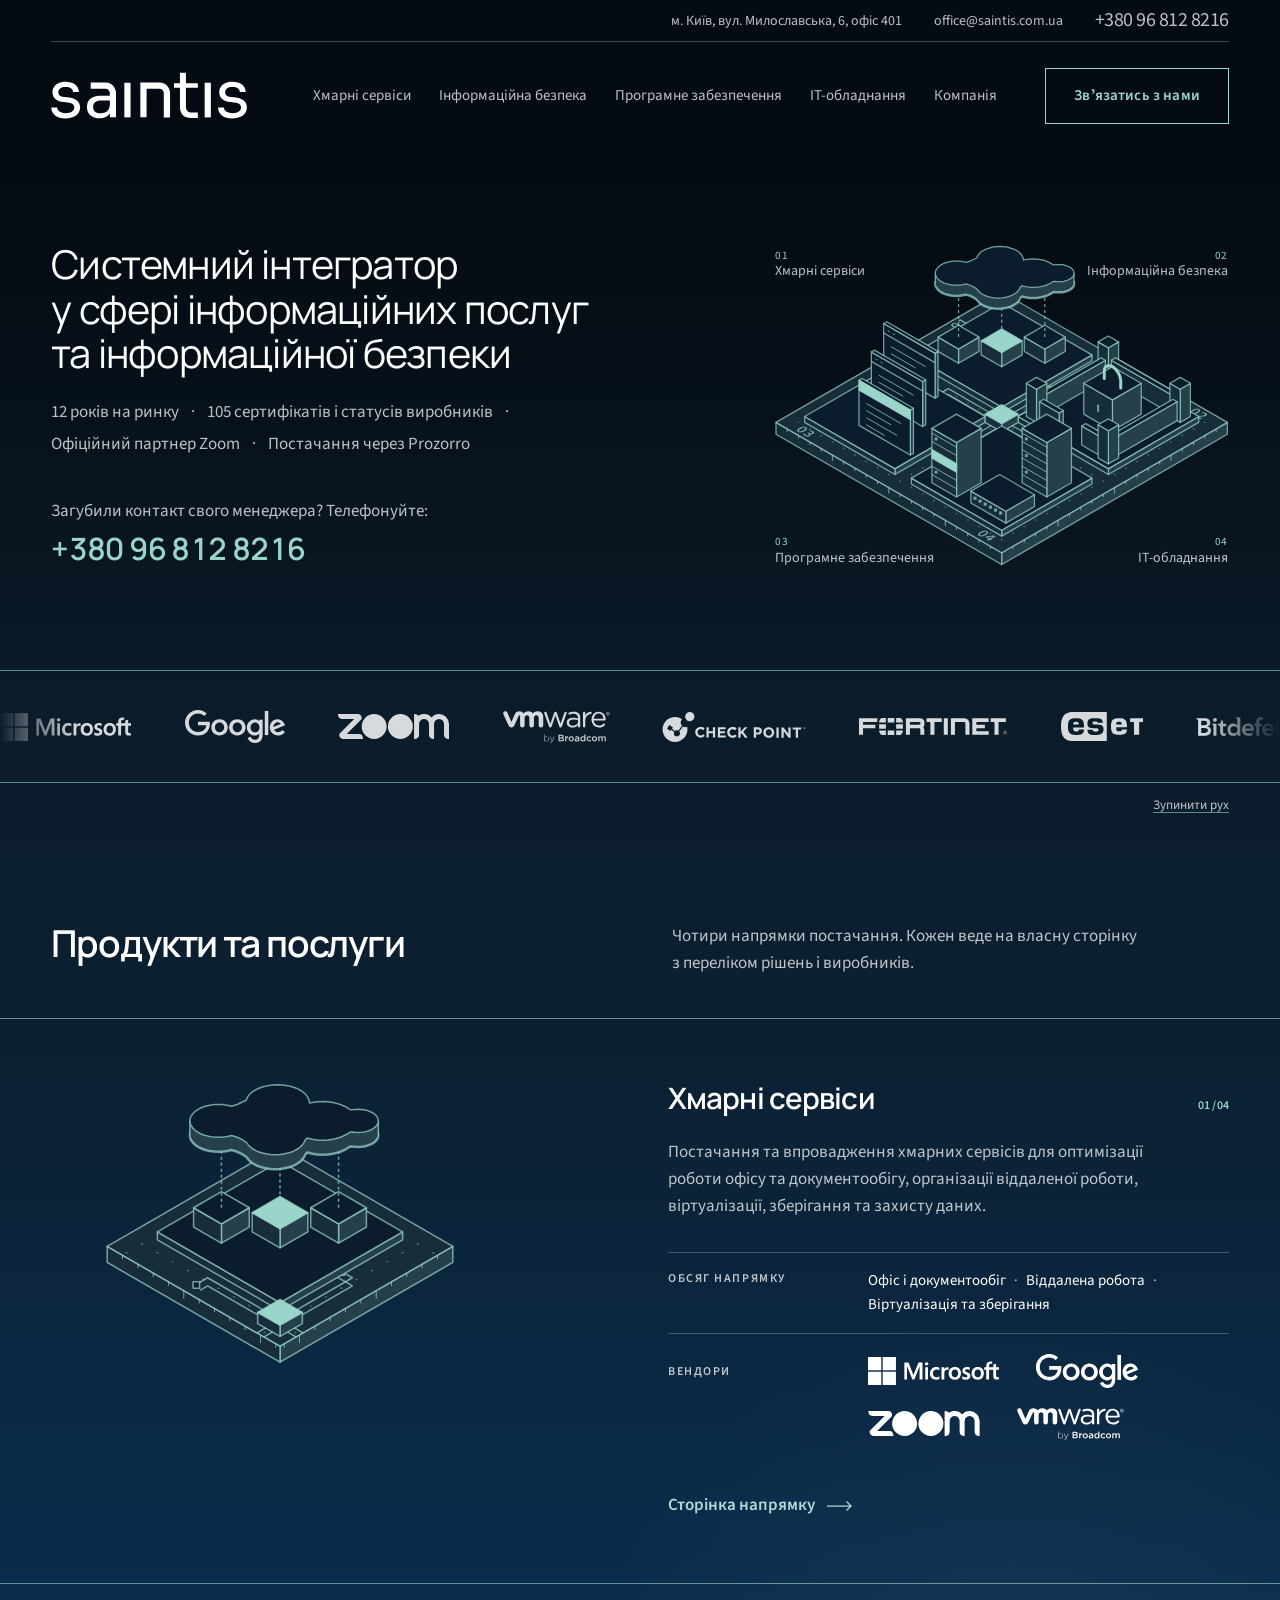
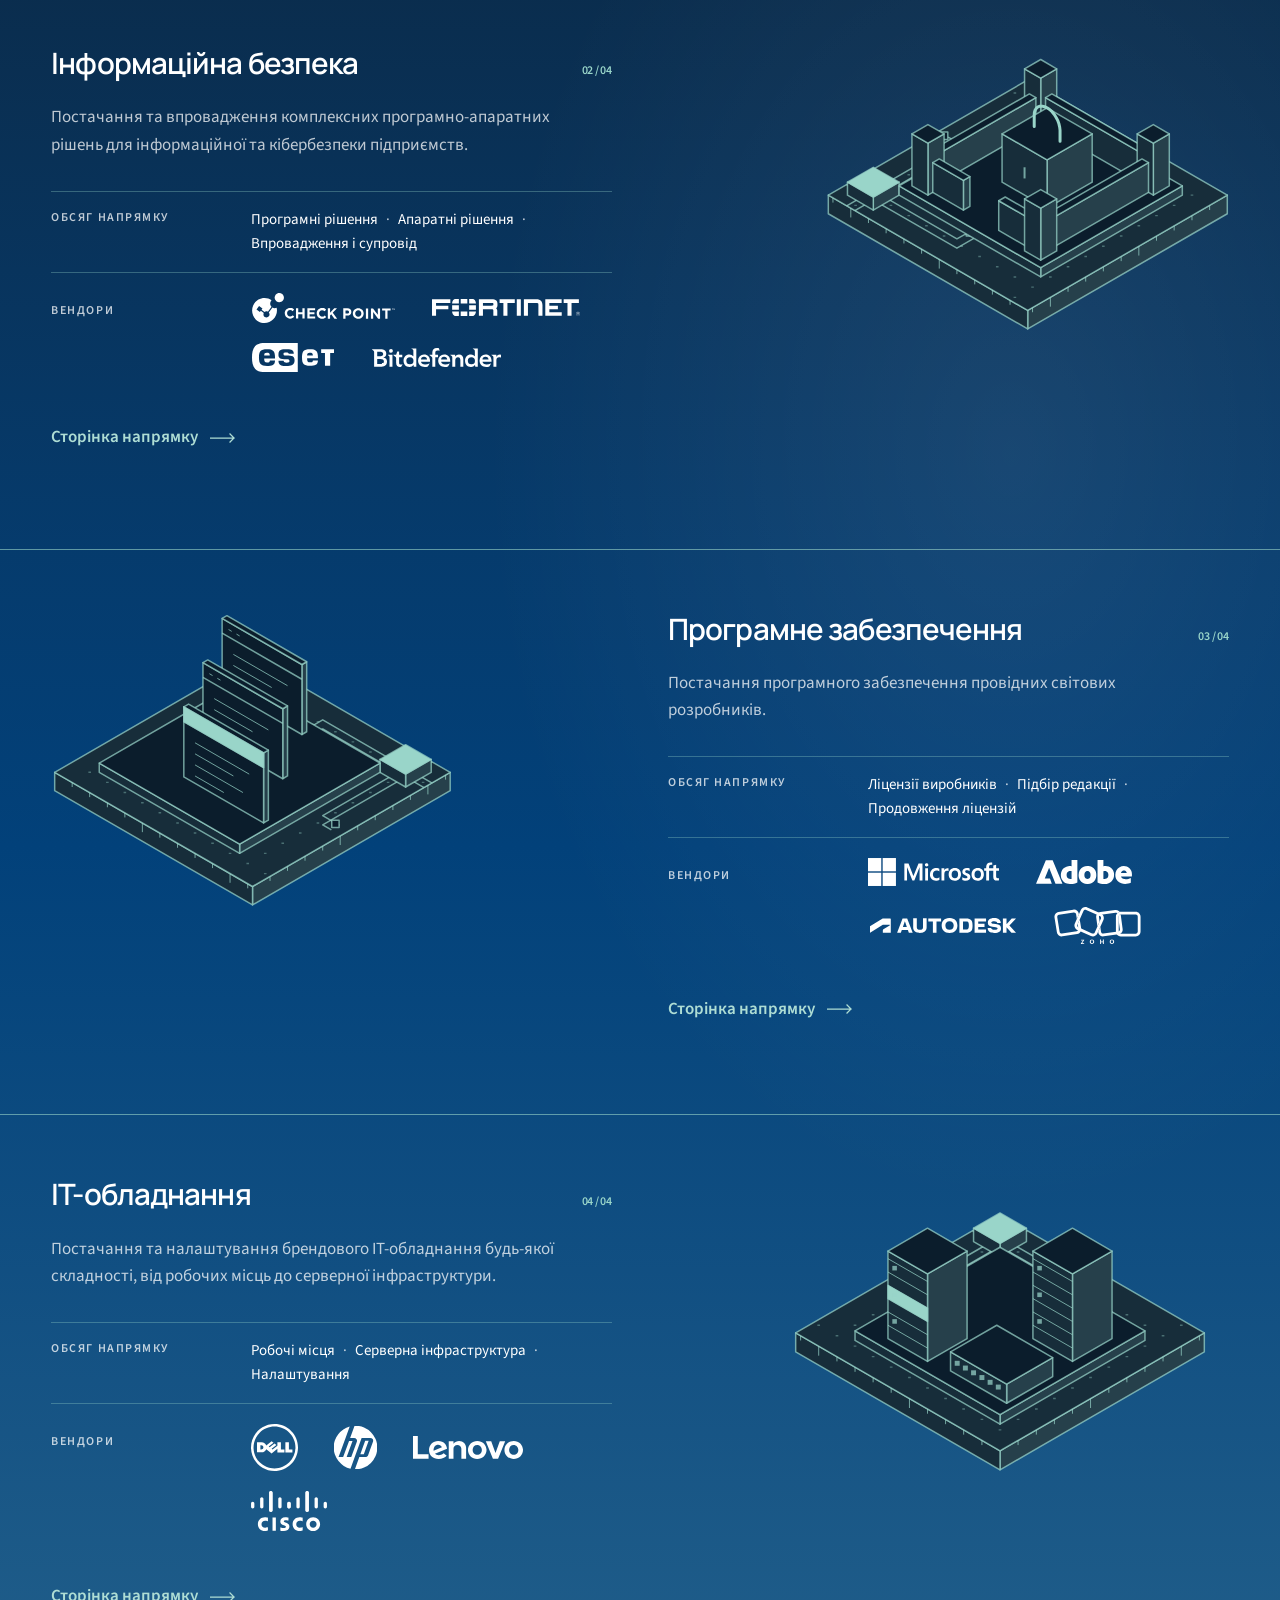
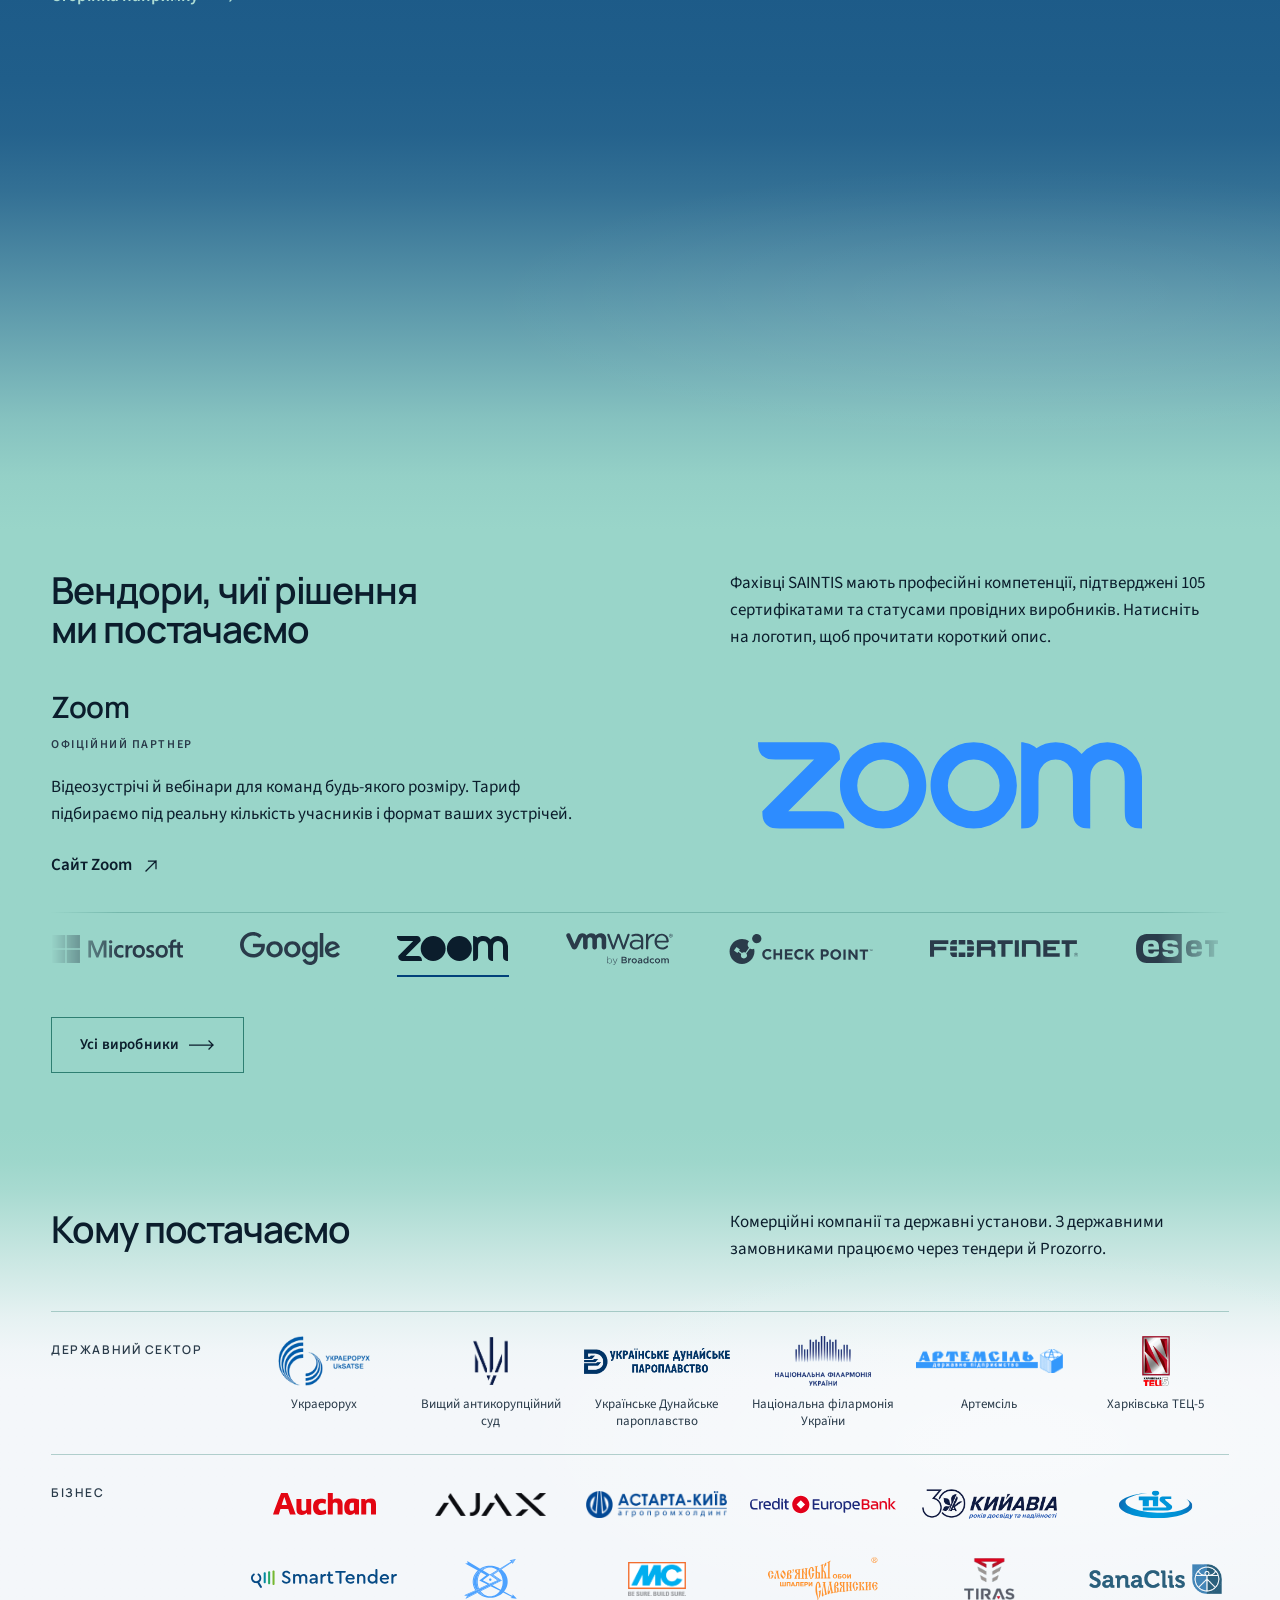
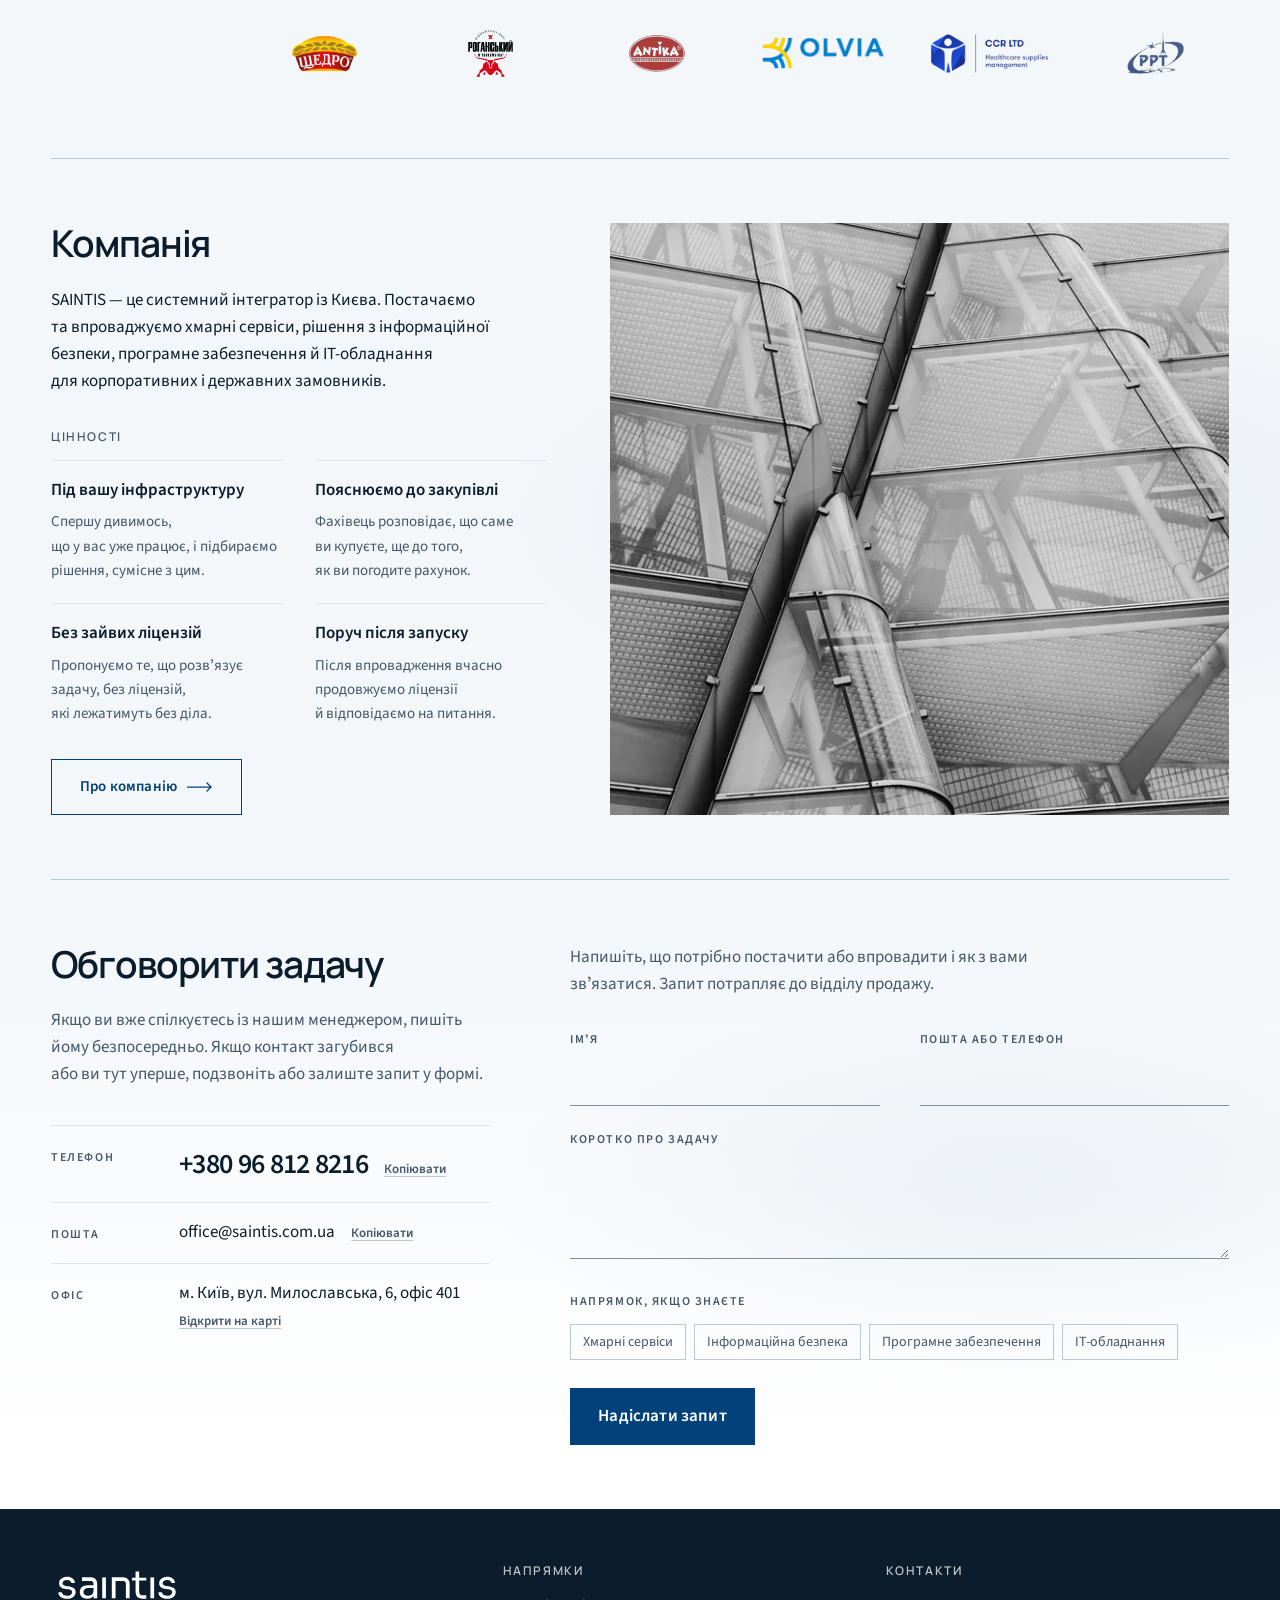
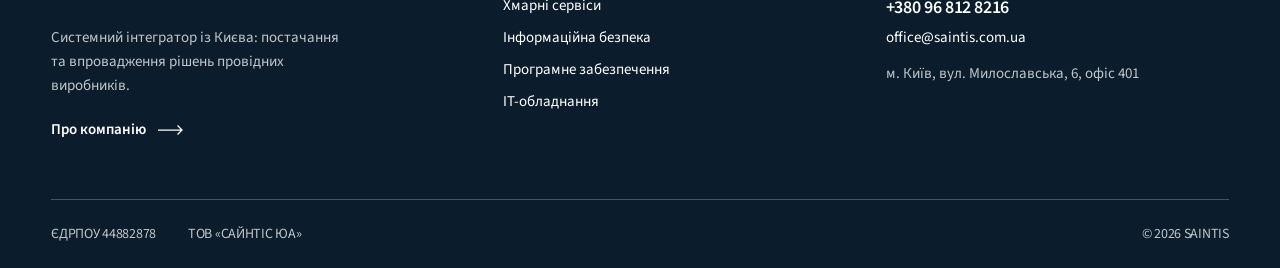
==== v11/index.html @ 276bfa2f "Горизонт з правками (v11) і сторінка «Компанія» Co-Authored-By: Claude Opus 5.5 <noreply@anthropic.c" ====
<!DOCTYPE html><html lang="uk"><head><meta charset="utf-8"><meta name="viewport" content="width=device-width, initial-scale=1"><meta name="robots" content="noindex" /><title>Системний інтегратор SAINTIS, Київ</title><meta name="description" content="ТОВ «САЙНТІС ЮА», Київ: хмарні сервіси, інформаційна безпека, програмне забезпечення та ІТ-обладнання. 12 років на ринку, 105 сертифікатів і статусів виробників."><link rel="icon" href="/_astro/icon-tile.CX155H_2_1tXdYQ.png" sizes="32x32"><link rel="apple-touch-icon" href="/_astro/icon-tile.CX155H_2_Z1qPI3j.png"><meta property="og:title" content="Системний інтегратор SAINTIS, Київ"><meta property="og:description" content="ТОВ «САЙНТІС ЮА», Київ: хмарні сервіси, інформаційна безпека, програмне забезпечення та ІТ-обладнання. 12 років на ринку, 105 сертифікатів і статусів виробників."><meta property="og:locale" content="uk_UA"><link rel="preconnect" href="https://fonts.googleapis.com"><link rel="preconnect" href="https://fonts.gstatic.com" crossorigin><link rel="stylesheet" href="https://fonts.googleapis.com/css2?family=Manrope:wght@400;600&family=Source+Sans+3:wght@400;600&display=swap"><link rel="stylesheet" href="/_astro/global.CYIT8djG.css"><link rel="stylesheet" href="/_astro/site.C4BrkSta.css"></head><body><a href="#main" class="sr-only focus:not-sr-only focus:absolute focus:z-50 focus:m-4 focus:bg-aqua focus:px-4 focus:py-2 focus:text-night-1">Перейти до вмісту</a><div><header class="masthead phase phase-dark relative z-50" style="--from:#050b12;--to:#050b12;--air:transparent" data-masthead><div class="shell"><div class="masthead-top flex flex-wrap items-center justify-end gap-x-8 gap-y-1 py-2 text-sm" style="border-bottom:1px solid var(--rule)"><span class="hidden text-[color:var(--dim)] sm:inline">м. Київ, вул. Милославська, 6, офіс 401</span><a href="mailto:office@saintis.com.ua" class="text-[color:var(--dim)] hover:text-white">office@saintis.com.ua</a><a href="tel:+380968128216" class="num text-[1.25rem] leading-tight tracking-tight text-[color:var(--dim)] hover:text-white">+380 96 812 8216</a></div><div class="masthead-row flex flex-wrap items-center gap-x-6 py-5"><a href="/v11/" class="masthead-logo order-1 -ml-2 block w-[160px] shrink-0 text-[color:var(--ink)] sm:-ml-3 sm:w-[220px]" aria-label="SAINTIS, на головну"><?xml version="1.0" encoding="utf-8"?>
<!-- Generator: Adobe Illustrator 23.1.0, SVG Export Plug-In . SVG Version: 6.00 Build 0)  -->
<svg version="1.1" xmlns="http://www.w3.org/2000/svg" xmlns:xlink="http://www.w3.org/1999/xlink" x="0px" y="0px"
	 viewBox="0 0 566.9 173.2" style="enable-background:new 0 0 566.9 173.2;" xml:space="preserve">
<style type="text/css">
	.st0{fill:currentColor;}
</style>
<g>
	<g>
		<path class="st0" d="M68.6,145.4c-11.7,0-20.7-2.5-27.1-7.5c-6.4-5-9.7-11.8-9.9-20.5h15c0.2,3.4,2,6.7,5.3,9.8
			c3.3,3.1,8.9,4.6,16.8,4.6c7.1,0,12.6-1.4,16.4-4.3c3.8-2.8,5.7-6.3,5.7-10.4c0-3.7-1.4-6.5-4.2-8.6c-2.8-2.1-7.3-3.4-13.5-4.1
			l-9.7-1c-8.5-0.9-15.4-3.4-20.7-7.6c-5.3-4.2-8-10-8-17.6c0-5.7,1.4-10.5,4.3-14.6c2.9-4.1,6.9-7.2,12-9.3C56,52,61.9,51,68.6,51
			c10,0,18.1,2.2,24.4,6.7c6.2,4.5,9.5,11.1,9.7,19.9h-15c-0.1-3.6-1.8-6.6-4.9-9.1s-7.9-3.8-14.1-3.8s-11,1.3-14.2,3.8
			c-3.2,2.6-4.8,5.8-4.8,9.7c0,3.3,1.1,6,3.4,8c2.3,2,6,3.3,11.3,3.8l9.7,1c9.6,1,17.2,3.6,23,7.9c5.8,4.3,8.7,10.3,8.7,18.1
			c0,5.6-1.6,10.5-4.8,14.8c-3.2,4.3-7.5,7.6-13.1,10S75.8,145.4,68.6,145.4z"/>
		<polygon class="st0" points="219.9,142.7 219.9,66.3 219.9,53.6 235.9,53.6 235.9,66.3 235.9,142.7 		"/>
		<path class="st0" d="M409.3,66.5v-12h-30.7v-27h-15.4v27h-15.4v12h15.4v46.7c0,7.9,1.3,14.2,3.9,18.8c2.6,4.6,6.3,7.9,11.2,9.8
			c4.8,1.9,10.6,2.8,17.3,2.8h13.7v-14.3h-15.7c-4.8,0-8.5-1.3-11.1-3.9c-2.6-2.6-3.9-6.3-3.9-11.1V66.5H409.3z"/>
		<path class="st0" d="M426.9,53.4v89.4h16V53.4H426.9z"/>
		<path class="st0" d="M498.4,145.4c-11.7,0-20.7-2.5-27.1-7.5c-6.4-5-9.7-11.8-9.9-20.5h15c0.2,3.4,2,6.7,5.3,9.8
			c3.3,3.1,8.9,4.6,16.8,4.6c7.1,0,12.6-1.4,16.4-4.3c3.8-2.8,5.7-6.3,5.7-10.4c0-3.7-1.4-6.5-4.2-8.6c-2.8-2.1-7.3-3.4-13.5-4.1
			l-9.7-1c-8.5-0.9-15.4-3.4-20.7-7.6c-5.3-4.2-8-10-8-17.6c0-5.7,1.4-10.5,4.3-14.6c2.9-4.1,6.9-7.2,12-9.3
			c5.1-2.2,11-3.3,17.7-3.3c10,0,18.1,2.2,24.4,6.7c6.2,4.5,9.5,11.1,9.7,19.9h-15c-0.1-3.6-1.8-6.6-4.9-9.1
			c-3.2-2.5-7.9-3.8-14.1-3.8c-6.2,0-11,1.3-14.2,3.8c-3.2,2.6-4.8,5.8-4.8,9.7c0,3.3,1.1,6,3.4,8c2.3,2,6,3.3,11.3,3.8l9.7,1
			c9.6,1,17.2,3.6,23,7.9c5.8,4.3,8.7,10.3,8.7,18.1c0,5.6-1.6,10.5-4.8,14.8c-3.2,4.3-7.5,7.6-13.1,10
			C512,144.2,505.6,145.4,498.4,145.4z"/>
		<path class="st0" d="M337.5,142.8L337.5,142.8l-15.9,0V79.9c0-0.4-0.1-0.7-0.1-1.1c-0.7-3-2-5.6-4-7.5c-0.1-0.1-0.2-0.2-0.3-0.3
			c-0.2-0.2-0.5-0.4-0.7-0.5c-1.7-1.1-3.8-1.8-6.1-1.8h-33.1v18.5c-0.1,0.7-0.1,1.5-0.1,2.3v53.2h-16V53.6h0l0,0c0,0,0.1,0,0.1,0
			v-0.7h26.5c5.3-0.1,9.6-0.2,10.5-0.2c2.3,0,4.5,0.1,6.5,0.2h5.7c14.9,0,27.1,12.1,27.1,27.1V84c0,0.8,0.1,1.5,0.1,2.4v56.4v0
			H337.5z"/>
		<path class="st0" d="M171.4,52.8h-38.2v15.9h38.2c6.1,0,11.1,5,11.1,11.1v7.4H160c-7.7,0-14.2,1.1-19.7,3.3
			c-5.5,2.2-9.6,5.4-12.4,9.6c-2.8,4.2-4.3,9.5-4.3,15.9c0,6.1,1.3,11.3,3.9,15.7c2.6,4.3,6.3,7.7,11.2,9.9
			c4.8,2.3,10.6,3.4,17.3,3.4c6.2,0,11.5-1.1,15.9-3.3c4.4-2.2,7.8-5.5,10.3-9.8c0.1-0.2,0.2-0.5,0.3-0.7v11.5h15.9V79.9
			C198.5,65,186.4,52.8,171.4,52.8z M182.5,109.7c-0.2,5.8-1.5,10.3-3.8,13.6c-2.3,3.3-5.1,5.6-8.6,7c-3.5,1.4-7.1,2.1-10.8,2.1
			c-6.4,0-11.4-1.5-14.8-4.5c-3.5-3-5.2-7-5.2-11.9c0-4.9,1.7-8.9,5.2-12c3.4-3.1,8.4-4.7,14.8-4.7h23.3v10.5L182.5,109.7z"/>
	</g>
</g>
</svg>
</a><nav class="navrow order-4 hidden basis-full pt-4 sm:block xl:order-2 xl:ml-auto xl:basis-auto xl:pt-0" aria-label="Основна навігація"><ul class="flex items-center gap-4 text-[0.9375rem] md:gap-7"><li><a href="#hmarni-servisy" class="whitespace-nowrap text-[color:var(--dim)] hover:text-[color:var(--ink)]">Хмарні сервіси</a></li><li><a href="#informatsiina-bezpeka" class="whitespace-nowrap text-[color:var(--dim)] hover:text-[color:var(--ink)]">Інформаційна безпека</a></li><li><a href="#programne-zabezpechennia" class="whitespace-nowrap text-[color:var(--dim)] hover:text-[color:var(--ink)]">Програмне забезпечення</a></li><li><a href="#it-obladnannia" class="whitespace-nowrap text-[color:var(--dim)] hover:text-[color:var(--ink)]">ІТ-обладнання</a></li><li><a href="#kompaniia" class="whitespace-nowrap text-[color:var(--dim)] hover:text-[color:var(--ink)]">Компанія</a></li></ul></nav><button type="button" class="cta cta-ghost order-2 ml-auto hidden text-[0.9375rem] sm:inline-flex xl:order-3 xl:ml-6" data-open-request>Звʼязатись з нами</button><details class="menu order-3 ml-auto sm:hidden"><summary class="flex cursor-pointer list-none items-center gap-2.5 py-2 pl-3 font-semibold [&amp;::-webkit-details-marker]:hidden"><span class="menu-label">Меню</span><svg width="18" height="14" viewBox="0 0 18 14" fill="none" aria-hidden="true"><path class="menu-bar-1" d="M0 1.5h18" stroke="currentColor" stroke-width="1.5"></path><path class="menu-bar-2" d="M0 7h18" stroke="currentColor" stroke-width="1.5"></path><path class="menu-bar-3" d="M0 12.5h18" stroke="currentColor" stroke-width="1.5"></path></svg></summary><div class="menu-panel phase-dark"><div class="horizon"></div><div class="shell"><nav aria-label="Основна навігація"><ul><li><a href="#hmarni-servisy" class="rule-top block py-4 text-[1.0625rem] font-semibold hover:text-aqua">Хмарні сервіси</a></li><li><a href="#informatsiina-bezpeka" class="rule-top block py-4 text-[1.0625rem] font-semibold hover:text-aqua">Інформаційна безпека</a></li><li><a href="#programne-zabezpechennia" class="rule-top block py-4 text-[1.0625rem] font-semibold hover:text-aqua">Програмне забезпечення</a></li><li><a href="#it-obladnannia" class="rule-top block py-4 text-[1.0625rem] font-semibold hover:text-aqua">ІТ-обладнання</a></li><li><a href="#kompaniia" class="rule-top block py-4 text-[1.0625rem] font-semibold hover:text-aqua">Компанія</a></li></ul></nav><div class="rule-top mt-2 flex flex-col gap-4 pt-6 pb-8"><button type="button" class="cta cta-aqua justify-center" data-open-request>Звʼязатись з нами</button><a href="tel:+380968128216" class="num text-center text-lg font-semibold">+380 96 812 8216</a></div></div></div></details></div></div></header></div><script type="module">var e=document.querySelector(`[data-masthead]`),t=e?.parentElement;if(e&&t){new IntersectionObserver(([n])=>{let r=!n.isIntersecting&&n.boundingClientRect.top<0;r!==e.classList.contains(`is-compact`)&&(t.style.height=r?`${t.offsetHeight}px`:``,e.classList.toggle(`is-compact`,r),r?_():(e.style.background=``,u(!1)))}).observe(t);let n=(e,t,n)=>`color-mix(in oklab, ${t} ${(n*100).toFixed(2)}%, ${e})`,r=[[0,0],[.12,.04],[.25,.16],[.5,.5],[.75,.84],[.88,.96],[1,1]],i=`#0b1d2c`,a=`#02417a`,o=`#205e8a`,s=[[0,i],[.14,n(i,a,.16)],[.34,n(i,a,.5)],[.54,n(i,a,.84)],[.66,a],[.84,n(a,o,.5)],[1,o]],c=[...document.querySelectorAll(`main > .phase, body > footer.phase`)],l=e=>{if(e.classList.contains(`phase-directions`))return s;let t=getComputedStyle(e),i=t.getPropertyValue(`--from`).trim(),a=t.getPropertyValue(`--to`).trim(),o=parseFloat(t.getPropertyValue(`--ramp`))||1;return[...r.map(([e,t])=>[e*o,n(i,a,t)]),[1,a]]},u=t=>{e.classList.toggle(`phase-light`,t),e.classList.toggle(`phase-dark`,!t)},d=e=>Math.min(1,Math.max(0,e)),f=(e,t,n)=>{let r=(e+.3963377774*t+.2158037573*n)**3,i=(e-.1055613458*t-.0638541728*n)**3,a=(e-.0894841775*t-1.291485548*n)**3;return .2126*d(4.0767416621*r-3.3077115913*i+.2309699292*a)+.7152*d(-1.2684380046*r+2.6097574011*i-.3413193965*a)+.0722*d(-.0041960863*r-.7034186147*i+1.707614701*a)},p=.085,m=.235,h=t=>{let n=(t.match(/-?[\d.]+%?/g)??[]).map(parseFloat);if(!t.startsWith(`oklab`)||n.length<3)return u(!1);let r=t.includes(`%`)&&n[0]>1?n[0]/100:n[0],[i,a]=[n[1],n[2]],o=f(r,i,a);if(o>p&&o<m){let t=o<.15?p:m,n=0,r=1;for(let e=0;e<20;e++){let e=(n+r)/2;f(e,i,a)<t?n=e:r=e}return e.style.background=`oklab(${r.toFixed(4)} ${i} ${a})`,u(t===m)}u(o>=m)},g=!1;function _(){if(g=!1,!e.classList.contains(`is-compact`))return;let t=e.getBoundingClientRect().bottom,r=c.find(e=>{let n=e.getBoundingClientRect();return n.top<=t&&n.bottom>t});if(!r)return;let i=r.getBoundingClientRect(),a=Math.min(1,Math.max(0,(t-i.top)/i.height)),o=l(r),s=Math.max(1,o.findIndex(([e])=>e>=a)),[u,d]=o[s-1],[f,p]=o[s];e.style.background=n(d,p,f>u?(a-u)/(f-u):0),h(getComputedStyle(e).backgroundColor)}let v=e.querySelector(`.menu`);v&&(v.addEventListener(`click`,e=>{e.target.closest(`.menu-panel a`)&&(v.open=!1)}),addEventListener(`keydown`,e=>{e.key===`Escape`&&v.open&&!document.querySelector(`dialog[open]`)&&(v.open=!1,v.querySelector(`summary`)?.focus())})),addEventListener(`scroll`,()=>{g||(g=!0,requestAnimationFrame(_))},{passive:!0})}</script><main id="main"><section class="phase phase-dark hero-fill" style="--from:#050b12;--to:#0b1d2c;--air:transparent"><div class="hero-body"><div class="shell"><div class="grid gap-x-16 gap-y-12 pt-10 pb-14 md:pt-14 md:pb-16 lg:grid-cols-12"><div class="lg:col-span-7"><h1 class="max-w-[29ch] text-[clamp(1.4375rem,6.4vw,1.75rem)] leading-[1.12] font-normal tracking-[-0.02em] md:text-[clamp(1.75rem,3.1vw,2.75rem)]">Системний інтегратор у сфері інформаційних послуг та інформаційної безпеки</h1><ul class="hero-facts mt-6 flex max-w-[36rem] flex-col gap-x-3 gap-y-1 text-[color:var(--dim)] sm:flex-row sm:flex-wrap"><li>12 років на ринку</li><li>105 сертифікатів і статусів виробників</li><li>Офіційний партнер Zoom</li><li>Постачання через Prozorro</li></ul><div class="mt-10"><p class="text-[color:var(--dim)]">Загубили контакт свого менеджера? Телефонуйте:</p><a href="tel:+380968128216" class="hero-phone num display mt-2 inline-block text-[clamp(1.5rem,2.4vw,2rem)] text-aqua hover:text-white">+380 96 812 8216</a></div></div><div class="hero-scene hidden lg:col-span-5 lg:col-start-8 lg:block lg:w-[min(30rem,100%)] lg:justify-self-end"><svg class="scene" viewBox="0 0 486 343" preserveAspectRatio="xMaxYMid meet" fill="none" xmlns="http://www.w3.org/2000/svg" role="group" aria-label="Чотири напрямки однією системою"><g transform="translate(243 49.9) scale(1.270)" stroke="var(--art-line)" stroke-width="1.25" stroke-linejoin="round"><path d="M190.5 120L0 230L0 220L190.5 110Z" fill="var(--art-s2)"/><path d="M-190.5 120L0 230L0 220L-190.5 110Z" fill="var(--art-s1)"/><path d="M0 0L190.5 110L0 220L-190.5 110Z" fill="var(--art-s1)"/><g stroke-width="1"><path d="M181 115.5L181 118"/><path d="M-181 115.5L-181 118"/><path d="M171.5 121L171.5 123.5"/><path d="M-171.5 121L-171.5 123.5"/><path d="M161.9 126.5L161.9 129"/><path d="M-161.9 126.5L-161.9 129"/><path d="M152.4 132L152.4 134.5"/><path d="M-152.4 132L-152.4 134.5"/><path d="M142.9 137.5L142.9 142.5"/><path d="M-142.9 137.5L-142.9 142.5"/><path d="M133.4 143L133.4 145.5"/><path d="M-133.4 143L-133.4 145.5"/><path d="M123.8 148.5L123.8 151"/><path d="M-123.8 148.5L-123.8 151"/><path d="M114.3 154L114.3 156.5"/><path d="M-114.3 154L-114.3 156.5"/><path d="M104.8 159.5L104.8 162"/><path d="M-104.8 159.5L-104.8 162"/><path d="M95.3 165L95.3 170"/><path d="M-95.3 165L-95.3 170"/><path d="M85.7 170.5L85.7 173"/><path d="M-85.7 170.5L-85.7 173"/><path d="M76.2 176L76.2 178.5"/><path d="M-76.2 176L-76.2 178.5"/><path d="M66.7 181.5L66.7 184"/><path d="M-66.7 181.5L-66.7 184"/><path d="M57.2 187L57.2 189.5"/><path d="M-57.2 187L-57.2 189.5"/><path d="M47.6 192.5L47.6 197.5"/><path d="M-47.6 192.5L-47.6 197.5"/><path d="M38.1 198L38.1 200.5"/><path d="M-38.1 198L-38.1 200.5"/><path d="M28.6 203.5L28.6 206"/><path d="M-28.6 203.5L-28.6 206"/><path d="M19.1 209L19.1 211.5"/><path d="M-19.1 209L-19.1 211.5"/><path d="M9.5 214.5L9.5 217"/><path d="M-9.5 214.5L-9.5 217"/></g><path d="M-0.7 11h1.4M-10.2 16.5h1.4M-19.8 22h1.4M-29.3 27.5h1.4M-38.8 33h1.4M-48.3 38.5h1.4M-57.9 44h1.4M-67.4 49.5h1.4M-76.9 55h1.4M-86.4 60.5h1.4M-96 66h1.4M-105.5 71.5h1.4M-115 77h1.4M-124.5 82.5h1.4M-134.1 88h1.4M-143.6 93.5h1.4M-153.1 99h1.4M-162.6 104.5h1.4M-172.2 110h1.4M8.8 16.5h1.4M-76.9 66h1.4M-162.6 115.5h1.4M18.4 22h1.4M-67.4 71.5h1.4M-153.1 121h1.4M27.9 27.5h1.4M-57.9 77h1.4M-143.6 126.5h1.4M37.4 33h1.4M-48.3 82.5h1.4M-134.1 132h1.4M46.9 38.5h1.4M-38.8 88h1.4M-124.5 137.5h1.4M56.5 44h1.4M-29.3 93.5h1.4M-115 143h1.4M66 49.5h1.4M-19.8 99h1.4M-105.5 148.5h1.4M75.5 55h1.4M-10.2 104.5h1.4M-96 154h1.4M85 60.5h1.4M75.5 66h1.4M66 71.5h1.4M56.5 77h1.4M46.9 82.5h1.4M37.4 88h1.4M27.9 93.5h1.4M18.4 99h1.4M8.8 104.5h1.4M-10.2 115.5h1.4M-19.8 121h1.4M-29.3 126.5h1.4M-38.8 132h1.4M-48.3 137.5h1.4M-57.9 143h1.4M-67.4 148.5h1.4M-76.9 154h1.4M-86.4 159.5h1.4M94.6 66h1.4M8.8 115.5h1.4M-76.9 165h1.4M104.1 71.5h1.4M18.4 121h1.4M-67.4 170.5h1.4M113.6 77h1.4M27.9 126.5h1.4M-57.9 176h1.4M123.1 82.5h1.4M37.4 132h1.4M-48.3 181.5h1.4M132.7 88h1.4M46.9 137.5h1.4M-38.8 187h1.4M142.2 93.5h1.4M56.5 143h1.4M-29.3 192.5h1.4M151.7 99h1.4M66 148.5h1.4M-19.8 198h1.4M161.2 104.5h1.4M75.5 154h1.4M-10.2 203.5h1.4M170.8 110h1.4M161.2 115.5h1.4M151.7 121h1.4M142.2 126.5h1.4M132.7 132h1.4M123.1 137.5h1.4M113.6 143h1.4M104.1 148.5h1.4M94.6 154h1.4M85 159.5h1.4M75.5 165h1.4M66 170.5h1.4M56.5 176h1.4M46.9 181.5h1.4M37.4 187h1.4M27.9 192.5h1.4M18.4 198h1.4M8.8 203.5h1.4M-0.7 209h1.4" stroke-width="1.4" opacity="0.55"/><text class="scene-silk" aria-hidden="true" transform="matrix(0.866 -0.5 0.866 0.5 -37.7 32.3)">01</text><text class="scene-silk" aria-hidden="true" transform="matrix(0.866 0.5 -0.866 0.5 157.2 101.3)">02</text><text class="scene-silk" aria-hidden="true" transform="matrix(0.866 0.5 -0.866 0.5 -174.1 116.5)">03</text><text class="scene-silk" aria-hidden="true" transform="matrix(0.866 0.5 -0.866 0.5 -21.7 204.5)">04</text><path d="M-2.2 108.8L45 81.5L40.3 78.8"/><path d="M2.2 111.3L45 86.5L35.9 81.3"/><rect x="36.1" y="76" width="4" height="4" fill="var(--art-panel)"/><path d="M2.2 108.8L45 133.5L49.8 130.8"/><path d="M-2.2 111.3L45 138.5L54.1 133.3"/><rect x="50" y="128" width="4" height="4" fill="var(--art-panel)"/><path d="M2.2 108.8L-45 81.5L-54.1 86.8"/><path d="M-2.2 111.3L-45 86.5L-49.8 89.3"/><rect x="-54" y="84" width="4" height="4" fill="var(--art-panel)"/><path d="M-2.2 108.8L-45 133.5L-35.9 138.8"/><path d="M2.2 111.3L-45 138.5L-40.3 141.3"/><rect x="-40.1" y="136" width="4" height="4" fill="var(--art-panel)"/><a href="#hmarni-servisy" class="scene-link" data-dir="0" aria-label="Хмарні сервіси"><g class="scene-mod"><path d="M76.2 58L0 102L0 97L76.2 53Z" fill="var(--art-s2)"/><path d="M-76.2 58L0 102L0 97L-76.2 53Z" fill="var(--art-s1)"/><path d="M0 9L76.2 53L0 97L-76.2 53Z" fill="var(--art-panel)"/><path d="M-19.1 50L-36.4 60L-36.4 48L-19.1 38Z" fill="var(--art-s2)"/><path d="M-53.7 50L-36.4 60L-36.4 48L-53.7 38Z" fill="var(--art-s1)"/><path d="M-36.4 28L-19.1 38L-36.4 48L-53.7 38Z" fill="var(--art-panel)"/><path d="M53.7 50L36.4 60L36.4 48L53.7 38Z" fill="var(--art-s2)"/><path d="M19.1 50L36.4 60L36.4 48L19.1 38Z" fill="var(--art-s1)"/><path d="M36.4 28L53.7 38L36.4 48L19.1 38Z" fill="var(--art-panel)"/><path d="M17.3 53L0 63L0 51L17.3 41Z" fill="var(--art-s2)"/><path d="M-17.3 53L0 63L0 51L-17.3 41Z" fill="var(--art-s1)"/><path d="M0 31L17.3 41L0 51L-17.3 41Z" fill="var(--art-mark)"/><g stroke-dasharray="3 3"><path d="M-36.4 38L-36.4 -10"/><path d="M0 41L0 -7"/><path d="M36.4 38L36.4 -10"/></g><defs><path id="sc-cloud" d="M-21 -28.8L-20.3 -30.6L-19.1 -32.2L-17.5 -33.8L-15.5 -35.1L-13.1 -36.3L-10.5 -37.2L-7.6 -37.9L-4.6 -38.3L-1.5 -38.5L1.6 -38.3L4.6 -37.9L7.5 -37.2L10.2 -36.3L12.5 -35.1L14.5 -33.8L16.2 -32.2L17.3 -30.6L18.1 -28.8L18.3 -27.1L20.1 -27.4L23.2 -27.9L26.5 -28L29.8 -27.9L32.9 -27.4L36 -26.7L38.7 -25.7L41.2 -24.5L43.3 -23.1L44.7 -22.9L46.6 -23.1L48.6 -23.2L50.5 -23.1L52.4 -22.9L54.3 -22.4L55.9 -21.8L57.4 -21.1L58.7 -20.2L59.7 -19.3L60.5 -18.2L60.9 -17.1L61.1 -16L60.9 -14.9L60.5 -13.8L59.7 -12.7L58.7 -11.8L57.4 -10.9L55.9 -10.2L54.3 -9.6L52.4 -9.1L50.5 -8.9L48.6 -8.8L46.6 -8.9L44.7 -9.1L43.3 -8.9L41.2 -7.5L38.7 -6.3L36 -5.3L32.9 -4.6L29.8 -4.1L26.5 -4L23.2 -4.1L20.1 -4.6L17 -5.3L15.6 -4.1L14.9 -2.5L13.8 -0.9L12.2 0.6L10.3 1.8L8.1 3L5.6 3.8L2.8 4.5L0 4.9L-2.9 5L-5.9 4.9L-8.7 4.5L-11.5 3.8L-14 3L-16.2 1.8L-18.1 0.6L-19.6 -0.9L-20.8 -2.5L-23.5 -4.3L-26.5 -5.8L-30.2 -6.9L-32.8 -6.3L-35.5 -5.9L-38.3 -5.8L-41 -5.9L-43.7 -6.3L-46.3 -6.9L-48.7 -7.7L-50.8 -8.8L-52.6 -10L-54 -11.4L-55.1 -12.8L-55.8 -14.4L-56 -16L-55.8 -17.6L-55.1 -19.2L-54 -20.6L-52.6 -22L-50.8 -23.2L-48.7 -24.3L-46.3 -25.1L-43.7 -25.7L-41 -26.1L-38.3 -26.2L-35.5 -26.1L-32.8 -25.7L-30.2 -25.1L-26.5 -26.2L-23.5 -27.7Z"/></defs><use href="#sc-cloud" y="9" fill="var(--art-s2)" stroke-width="2.5"/><use href="#sc-cloud" y="7.5" fill="var(--art-s2)" stroke="none"/><use href="#sc-cloud" y="6" fill="var(--art-s2)" stroke="none"/><use href="#sc-cloud" y="4.5" fill="var(--art-s2)" stroke="none"/><use href="#sc-cloud" y="3" fill="var(--art-s2)" stroke="none"/><use href="#sc-cloud" y="1.5" fill="var(--art-s2)" stroke="none"/><path d="M-56 -16v9M61.1 -16v9"/><use href="#sc-cloud" fill="var(--art-panel)"/></g></a><a href="#informatsiina-bezpeka" class="scene-link" data-dir="1" aria-label="Інформаційна безпека"><g class="scene-mod"><path d="M166.3 110L90.1 154L90.1 149L166.3 105Z" fill="var(--art-s2)"/><path d="M13.9 110L90.1 154L90.1 149L13.9 105Z" fill="var(--art-s1)"/><path d="M90.1 61L166.3 105L90.1 149L13.9 105Z" fill="var(--art-panel)"/><path d="M98.7 70L90.1 75L90.1 47L98.7 42Z" fill="var(--art-s2)"/><path d="M81.4 70L90.1 75L90.1 47L81.4 42Z" fill="var(--art-s1)"/><path d="M90.1 37L98.7 42L90.1 47L81.4 42Z" fill="var(--art-panel)"/><path d="M148.1 101.5L144.6 103.5L144.6 87.5L148.1 85.5Z" fill="var(--art-s2)"/><path d="M92.7 73.5L144.6 103.5L144.6 87.5L92.7 57.5Z" fill="var(--art-s1)"/><path d="M96.1 55.5L148.1 85.5L144.6 87.5L92.7 57.5Z" fill="var(--art-panel)"/><path d="M87.5 73.5L35.5 103.5L35.5 87.5L87.5 57.5Z" fill="var(--art-s2)"/><path d="M32 101.5L35.5 103.5L35.5 87.5L32 85.5Z" fill="var(--art-s1)"/><path d="M84 55.5L87.5 57.5L35.5 87.5L32 85.5Z" fill="var(--art-panel)"/><path d="M117.8 103L93.5 117L93.5 91L117.8 77Z" fill="var(--art-s2)"/><path d="M69.3 103L93.5 117L93.5 91L69.3 77Z" fill="var(--art-s1)"/><path d="M93.5 63L117.8 77L93.5 91L69.3 77Z" fill="var(--art-panel)"/><path d="M81.4 101L81.4 95" stroke-width="2"/><path d="M86.6 73L86.6 67L86.7 65.5L87.1 64.2L87.8 63.2L88.6 62.5L89.7 62.1L90.9 62.1L92.2 62.4L93.5 63L94.9 63.9L96.2 65.1L97.4 66.6L98.4 68.2L99.3 69.9L99.9 71.6L100.3 73.4L100.5 75L100.5 81" stroke="var(--art-mark)" stroke-width="3" stroke-linecap="round"/><path d="M159.3 105L150.7 110L150.7 82L159.3 77Z" fill="var(--art-s2)"/><path d="M142 105L150.7 110L150.7 82L142 77Z" fill="var(--art-s1)"/><path d="M150.7 72L159.3 77L150.7 82L142 77Z" fill="var(--art-panel)"/><path d="M38.1 105L29.4 110L29.4 82L38.1 77Z" fill="var(--art-s2)"/><path d="M20.8 105L29.4 110L29.4 82L20.8 77Z" fill="var(--art-s1)"/><path d="M29.4 72L38.1 77L29.4 82L20.8 77Z" fill="var(--art-panel)"/><path d="M52 116L48.5 118L48.5 102L52 100Z" fill="var(--art-s2)"/><path d="M32 108.5L48.5 118L48.5 102L32 92.5Z" fill="var(--art-s1)"/><path d="M35.5 90.5L52 100L48.5 102L32 92.5Z" fill="var(--art-panel)"/><path d="M148.1 108.5L96.1 138.5L96.1 122.5L148.1 92.5Z" fill="var(--art-s2)"/><path d="M92.7 136.5L96.1 138.5L96.1 122.5L92.7 120.5Z" fill="var(--art-s1)"/><path d="M144.6 90.5L148.1 92.5L96.1 122.5L92.7 120.5Z" fill="var(--art-panel)"/><path d="M87.5 136.5L84 138.5L84 122.5L87.5 120.5Z" fill="var(--art-s2)"/><path d="M67.5 129L84 138.5L84 122.5L67.5 113Z" fill="var(--art-s1)"/><path d="M71 111L87.5 120.5L84 122.5L67.5 113Z" fill="var(--art-panel)"/><path d="M98.7 140L90.1 145L90.1 117L98.7 112Z" fill="var(--art-s2)"/><path d="M81.4 140L90.1 145L90.1 117L81.4 112Z" fill="var(--art-s1)"/><path d="M90.1 107L98.7 112L90.1 117L81.4 112Z" fill="var(--art-panel)"/></g></a><a href="#programne-zabezpechennia" class="scene-link" data-dir="2" aria-label="Програмне забезпечення"><g class="scene-mod"><path d="M-13.9 110L-90.1 154L-90.1 149L-13.9 105Z" fill="var(--art-s2)"/><path d="M-166.3 110L-90.1 154L-90.1 149L-166.3 105Z" fill="var(--art-s1)"/><path d="M-90.1 61L-13.9 105L-90.1 149L-166.3 105Z" fill="var(--art-panel)"/><path d="M-53.7 88L-56.3 89.5L-56.3 51.5L-53.7 50Z" fill="var(--art-s2)"/><path d="M-99.6 64.5L-56.3 89.5L-56.3 51.5L-99.6 26.5Z" fill="var(--art-panel)"/><path d="M-97 25L-53.7 50L-56.3 51.5L-99.6 26.5Z" fill="var(--art-panel)"/><path d="M-99.6 34.5L-56.3 59.5"/><g stroke-width="1"><path d="M-96.1 32.5L-94.4 33.5"/><path d="M-91.8 35L-90.1 36"/><path d="M-93.5 46L-64.1 63"/><path d="M-93.5 52L-72.7 64"/></g><path d="M-64.1 112L-66.7 113.5L-66.7 75.5L-64.1 74Z" fill="var(--art-s2)"/><path d="M-110 88.5L-66.7 113.5L-66.7 75.5L-110 50.5Z" fill="var(--art-panel)"/><path d="M-107.4 49L-64.1 74L-66.7 75.5L-110 50.5Z" fill="var(--art-panel)"/><path d="M-110 58.5L-66.7 83.5"/><g stroke-width="1"><path d="M-106.5 56.5L-104.8 57.5"/><path d="M-102.2 59L-100.5 60"/><path d="M-103.9 70L-74.5 87"/><path d="M-103.9 76L-83.1 88"/></g><path d="M-74.5 136L-77.1 137.5L-77.1 99.5L-74.5 98Z" fill="var(--art-s2)"/><path d="M-120.4 112.5L-77.1 137.5L-77.1 99.5L-120.4 74.5Z" fill="var(--art-panel)"/><path d="M-117.8 73L-74.5 98L-77.1 99.5L-120.4 74.5Z" fill="var(--art-panel)"/><path d="M-120.4 82.5L-77.1 107.5L-77.1 99.5L-120.4 74.5Z" fill="var(--art-mark)"/><path d="M-120.4 82.5L-77.1 107.5"/><g stroke-width="1"><path d="M-116.9 80.5L-115.2 81.5"/><path d="M-112.6 83L-110.9 84"/><path d="M-114.3 94L-84.9 111"/><path d="M-114.3 100L-93.5 112"/><path d="M-114.3 106L-88.3 121"/><path d="M-114.3 112L-98.7 121"/></g></g></a><path d="M13.9 110L0 118L0 111L13.9 103Z" fill="var(--art-s2)"/><path d="M-13.9 110L0 118L0 111L-13.9 103Z" fill="var(--art-s1)"/><path d="M0 95L13.9 103L0 111L-13.9 103Z" fill="var(--art-mark)"/><a href="#it-obladnannia" class="scene-link" data-dir="3" aria-label="ІТ-обладнання"><g class="scene-mod"><path d="M76.2 162L0 206L0 201L76.2 157Z" fill="var(--art-s2)"/><path d="M-76.2 162L0 206L0 201L-76.2 157Z" fill="var(--art-s1)"/><path d="M0 113L76.2 157L0 201L-76.2 157Z" fill="var(--art-panel)"/><path d="M-17.3 161L-38.1 173L-38.1 127L-17.3 115Z" fill="var(--art-s2)"/><path d="M-58.9 161L-38.1 173L-38.1 127L-58.9 115Z" fill="var(--art-s1)"/><path d="M-38.1 103L-17.3 115L-38.1 127L-58.9 115Z" fill="var(--art-panel)"/><path d="M-58.9 140L-38.1 152L-38.1 145L-58.9 133Z" fill="var(--art-mark)"/><g stroke-width="1"><path d="M-58.9 154L-38.1 166"/><path d="M-58.9 147L-38.1 159"/><path d="M-58.9 140L-38.1 152"/><path d="M-58.9 133L-38.1 145"/><path d="M-58.9 126L-38.1 138"/><path d="M-58.9 119L-38.1 131"/></g><rect x="-56.6" y="150.8" width="2.4" height="2.4" fill="var(--art-line)" stroke="none"/><rect x="-56.6" y="136.8" width="2.4" height="2.4" fill="var(--art-line)" stroke="none"/><rect x="-56.6" y="122.8" width="2.4" height="2.4" fill="var(--art-line)" stroke="none"/><path d="M58.9 161L38.1 173L38.1 127L58.9 115Z" fill="var(--art-s2)"/><path d="M17.3 161L38.1 173L38.1 127L17.3 115Z" fill="var(--art-s1)"/><path d="M38.1 103L58.9 115L38.1 127L17.3 115Z" fill="var(--art-panel)"/><g stroke-width="1"><path d="M17.3 154L38.1 166"/><path d="M17.3 147L38.1 159"/><path d="M17.3 140L38.1 152"/><path d="M17.3 133L38.1 145"/><path d="M17.3 126L38.1 138"/><path d="M17.3 119L38.1 131"/></g><rect x="19.6" y="150.8" width="2.4" height="2.4" fill="var(--art-line)" stroke="none"/><rect x="19.6" y="136.8" width="2.4" height="2.4" fill="var(--art-line)" stroke="none"/><rect x="19.6" y="122.8" width="2.4" height="2.4" fill="var(--art-line)" stroke="none"/><path d="M27.7 181L3.5 195L3.5 185L27.7 171Z" fill="var(--art-s2)"/><path d="M-26 178L3.5 195L3.5 185L-26 168Z" fill="var(--art-s1)"/><path d="M-1.7 154L27.7 171L3.5 185L-26 168Z" fill="var(--art-panel)"/><rect x="-23.8" y="172.7" width="2.6" height="2.6" fill="var(--art-line)" stroke="none"/><rect x="-19.5" y="175.2" width="2.6" height="2.6" fill="var(--art-line)" stroke="none"/><rect x="-15.2" y="177.7" width="2.6" height="2.6" fill="var(--art-line)" stroke="none"/><rect x="-10.8" y="180.2" width="2.6" height="2.6" fill="var(--art-line)" stroke="none"/><rect x="-6.5" y="182.7" width="2.6" height="2.6" fill="var(--art-line)" stroke="none"/><rect x="-2.2" y="185.2" width="2.6" height="2.6" fill="var(--art-line)" stroke="none"/></g></a></g><a href="#hmarni-servisy" class="scene-link" data-dir="0" tabindex="-1" aria-hidden="true"><text class="scene-label" x="0" y="14" text-anchor="start"><tspan class="scene-num">01</tspan><tspan x="0" dy="18">Хмарні сервіси</tspan></text></a><a href="#informatsiina-bezpeka" class="scene-link" data-dir="1" tabindex="-1" aria-hidden="true"><text class="scene-label" x="486" y="14" text-anchor="end"><tspan class="scene-num">02</tspan><tspan x="486" dy="18">Інформаційна безпека</tspan></text></a><a href="#programne-zabezpechennia" class="scene-link" data-dir="2" tabindex="-1" aria-hidden="true"><text class="scene-label" x="0" y="321" text-anchor="start"><tspan class="scene-num">03</tspan><tspan x="0" dy="18">Програмне забезпечення</tspan></text></a><a href="#it-obladnannia" class="scene-link" data-dir="3" tabindex="-1" aria-hidden="true"><text class="scene-label" x="486" y="321" text-anchor="end"><tspan class="scene-num">04</tspan><tspan x="486" dy="18">ІТ-обладнання</tspan></text></a></svg></div></div></div></div><div><div class="horizon"></div><div class="strip py-7 md:py-8" style="--drift:125s;--strip-gap:3.25rem" role="group" aria-label="Вендори, з якими працюємо"><div class="strip-track"><div class="strip-group"><a class="logo-link" href="#vendory" data-vendor="microsoft" tabindex="-1" aria-label="Microsoft"><span class="logo" style="--src:url('/vendors/microsoft.svg');--h:28.1;--r:4.69"></span></a><a class="logo-link" href="#vendory" data-vendor="google" tabindex="-1" aria-label="Google"><span class="logo" style="--src:url('/vendors/google.svg');--h:33.5;--r:3.04"></span></a><a class="logo-link" href="#vendory" data-vendor="zoom" tabindex="-1" aria-label="Zoom"><span class="logo" style="--src:url('/vendors/zoom.svg');--h:25.256;--r:4.45"></span></a><a class="logo-link" href="#vendory" data-vendor="vmware" tabindex="-1" aria-label="VMware"><span class="logo" style="--src:url('/vendors/color/vmware-by-broadcom.svg');--h:32.2;--r:3.36"></span></a><a class="logo-link" href="#vendory" data-vendor="checkpoint" tabindex="-1" aria-label="Check Point"><span class="logo" style="--src:url('/vendors/checkpoint.svg');--h:30.240000000000002;--r:4.76"></span></a><a class="logo-link" href="#vendory" data-vendor="fortinet" tabindex="-1" aria-label="Fortinet"><span class="logo" style="--src:url('/vendors/fortinet.svg');--h:17.2;--r:8.72"></span></a><a class="logo-link" href="#vendory" data-vendor="eset" tabindex="-1" aria-label="ESET"><span class="logo" style="--src:url('/vendors/eset.svg');--h:29.325;--r:2.83"></span></a><a class="logo-link" href="#vendory" data-vendor="bitdefender" tabindex="-1" aria-label="Bitdefender"><span class="logo" style="--src:url('/vendors/bitdefender.svg');--h:19.36;--r:6.81"></span></a><a class="logo-link" href="#vendory" data-vendor="adobe" tabindex="-1" aria-label="Adobe"><span class="logo" style="--src:url('/vendors/adobe.svg');--h:24;--r:4"></span></a><a class="logo-link" href="#vendory" data-vendor="autodesk" tabindex="-1" aria-label="Autodesk"><span class="logo" style="--src:url('/vendors/autodesk.svg');--h:15.4;--r:9.74"></span></a><a class="logo-link" href="#vendory" data-vendor="zoho" tabindex="-1" aria-label="Zoho"><span class="logo" style="--src:url('/vendors/zoho.svg');--h:37.4;--r:2.33"></span></a><a class="logo-link" href="#vendory" data-vendor="dell" tabindex="-1" aria-label="Dell"><span class="logo" style="--src:url('/vendors/dell.svg');--h:47.199999999999996;--r:1"></span></a><a class="logo-link" href="#vendory" data-vendor="hp" tabindex="-1" aria-label="HP"><span class="logo" style="--src:url('/vendors/color/hp-2025.svg');--h:42.400000000000006;--r:1"></span></a><a class="logo-link" href="#vendory" data-vendor="lenovo" tabindex="-1" aria-label="Lenovo"><span class="logo" style="--src:url('/vendors/color/lenovo.svg');--h:22.796;--r:4.83"></span></a><a class="logo-link" href="#vendory" data-vendor="cisco" tabindex="-1" aria-label="Cisco"><span class="logo" style="--src:url('/vendors/cisco.svg');--h:40;--r:1.9"></span></a></div><div class="strip-group" aria-hidden="true"><a class="logo-link" href="#vendory" data-vendor="microsoft" tabindex="-1" aria-label="Microsoft"><span class="logo" style="--src:url('/vendors/microsoft.svg');--h:28.1;--r:4.69"></span></a><a class="logo-link" href="#vendory" data-vendor="google" tabindex="-1" aria-label="Google"><span class="logo" style="--src:url('/vendors/google.svg');--h:33.5;--r:3.04"></span></a><a class="logo-link" href="#vendory" data-vendor="zoom" tabindex="-1" aria-label="Zoom"><span class="logo" style="--src:url('/vendors/zoom.svg');--h:25.256;--r:4.45"></span></a><a class="logo-link" href="#vendory" data-vendor="vmware" tabindex="-1" aria-label="VMware"><span class="logo" style="--src:url('/vendors/color/vmware-by-broadcom.svg');--h:32.2;--r:3.36"></span></a><a class="logo-link" href="#vendory" data-vendor="checkpoint" tabindex="-1" aria-label="Check Point"><span class="logo" style="--src:url('/vendors/checkpoint.svg');--h:30.240000000000002;--r:4.76"></span></a><a class="logo-link" href="#vendory" data-vendor="fortinet" tabindex="-1" aria-label="Fortinet"><span class="logo" style="--src:url('/vendors/fortinet.svg');--h:17.2;--r:8.72"></span></a><a class="logo-link" href="#vendory" data-vendor="eset" tabindex="-1" aria-label="ESET"><span class="logo" style="--src:url('/vendors/eset.svg');--h:29.325;--r:2.83"></span></a><a class="logo-link" href="#vendory" data-vendor="bitdefender" tabindex="-1" aria-label="Bitdefender"><span class="logo" style="--src:url('/vendors/bitdefender.svg');--h:19.36;--r:6.81"></span></a><a class="logo-link" href="#vendory" data-vendor="adobe" tabindex="-1" aria-label="Adobe"><span class="logo" style="--src:url('/vendors/adobe.svg');--h:24;--r:4"></span></a><a class="logo-link" href="#vendory" data-vendor="autodesk" tabindex="-1" aria-label="Autodesk"><span class="logo" style="--src:url('/vendors/autodesk.svg');--h:15.4;--r:9.74"></span></a><a class="logo-link" href="#vendory" data-vendor="zoho" tabindex="-1" aria-label="Zoho"><span class="logo" style="--src:url('/vendors/zoho.svg');--h:37.4;--r:2.33"></span></a><a class="logo-link" href="#vendory" data-vendor="dell" tabindex="-1" aria-label="Dell"><span class="logo" style="--src:url('/vendors/dell.svg');--h:47.199999999999996;--r:1"></span></a><a class="logo-link" href="#vendory" data-vendor="hp" tabindex="-1" aria-label="HP"><span class="logo" style="--src:url('/vendors/color/hp-2025.svg');--h:42.400000000000006;--r:1"></span></a><a class="logo-link" href="#vendory" data-vendor="lenovo" tabindex="-1" aria-label="Lenovo"><span class="logo" style="--src:url('/vendors/color/lenovo.svg');--h:22.796;--r:4.83"></span></a><a class="logo-link" href="#vendory" data-vendor="cisco" tabindex="-1" aria-label="Cisco"><span class="logo" style="--src:url('/vendors/cisco.svg');--h:40;--r:1.9"></span></a></div></div></div><div class="horizon"></div><div class="shell flex justify-end"><button type="button" class="motion-toggle" data-motion-toggle>Зупинити рух</button></div></div></section><script type="module">var e=document.querySelector(`[data-motion-toggle]`);e?.addEventListener(`click`,()=>{e.textContent=document.documentElement.classList.toggle(`motion-paused`)?`Увімкнути рух`:`Зупинити рух`});</script><script type="module">document.querySelectorAll(`[data-vendor]`).forEach(e=>{e.addEventListener(`click`,()=>{let t=document.querySelector(`#vf-${e.dataset.vendor}`);t&&(t.checked=!0,t.dispatchEvent(new Event(`change`,{bubbles:!0})))})});</script><section class="phase phase-dark phase-directions" aria-labelledby="napriamky"><div class="shell pt-16 pb-6 md:pt-24 md:pb-10"><div class="grid gap-x-16 gap-y-5 lg:grid-cols-[1fr_1fr]"><h2 id="napriamky" class="text-[clamp(1.375rem,2.9vw,2.5rem)]">Продукти та послуги</h2><p class="measure text-[color:var(--dim)] lg:self-end">Чотири напрямки постачання. Кожен веде на власну сторінку з переліком рішень і виробників.</p></div></div><div class="dir-rows"><article id="hmarni-servisy" class="dir-row"><div class="horizon"></div><div class="shell"><div class="grid items-center gap-x-14 gap-y-10 py-12 md:grid-cols-12 md:py-16"><figure class="dir-art md:col-span-5 md:row-start-1 md:self-start"><div class="mx-auto max-w-[540px] [&amp;&gt;svg]:h-auto [&amp;&gt;svg]:w-full"><svg class="dir-scene" viewBox="0 0 540 345" fill="none" xmlns="http://www.w3.org/2000/svg" role="img" aria-label="Схема: хмарна платформа над трьома підключеними майданчиками"><g transform="translate(270 75) scale(1.897)" stroke="var(--art-line)" stroke-width="1.5" stroke-linejoin="round"><path d="M107.4 72L0 134L0 124L107.4 62Z" fill="var(--art-s2)"/><path d="M-107.4 72L0 134L0 124L-107.4 62Z" fill="var(--art-s1)"/><path d="M0 0L107.4 62L0 124L-107.4 62Z" fill="var(--art-s1)"/><g stroke-width="1"><path d="M97.9 67.5L97.9 70"/><path d="M-97.9 67.5L-97.9 70"/><path d="M88.3 73L88.3 75.5"/><path d="M-88.3 73L-88.3 75.5"/><path d="M78.8 78.5L78.8 81"/><path d="M-78.8 78.5L-78.8 81"/><path d="M69.3 84L69.3 86.5"/><path d="M-69.3 84L-69.3 86.5"/><path d="M59.8 89.5L59.8 94.5"/><path d="M-59.8 89.5L-59.8 94.5"/><path d="M50.2 95L50.2 97.5"/><path d="M-50.2 95L-50.2 97.5"/><path d="M40.7 100.5L40.7 103"/><path d="M-40.7 100.5L-40.7 103"/><path d="M31.2 106L31.2 108.5"/><path d="M-31.2 106L-31.2 108.5"/><path d="M21.7 111.5L21.7 114"/><path d="M-21.7 111.5L-21.7 114"/><path d="M12.1 117L12.1 122"/><path d="M-12.1 117L-12.1 122"/><path d="M2.6 122.5L2.6 125"/><path d="M-2.6 122.5L-2.6 125"/></g><path d="M-0.7 11h1.4M-10.2 16.5h1.4M-19.8 22h1.4M-29.3 27.5h1.4M-38.8 33h1.4M-48.3 38.5h1.4M-57.9 44h1.4M-67.4 49.5h1.4M-76.9 55h1.4M-86.4 60.5h1.4M-96 66h1.4M8.8 16.5h1.4M-76.9 66h1.4M18.4 22h1.4M-67.4 71.5h1.4M27.9 27.5h1.4M-57.9 77h1.4M37.4 33h1.4M-48.3 82.5h1.4M46.9 38.5h1.4M-38.8 88h1.4M56.5 44h1.4M-29.3 93.5h1.4M66 49.5h1.4M-19.8 99h1.4M75.5 55h1.4M-10.2 104.5h1.4M85 60.5h1.4M75.5 66h1.4M66 71.5h1.4M56.5 77h1.4M46.9 82.5h1.4M37.4 88h1.4M27.9 93.5h1.4M18.4 99h1.4M8.8 104.5h1.4M-10.2 115.5h1.4M94.6 66h1.4M8.8 115.5h1.4" stroke-width="1.4" opacity="0.55"/><clipPath id="sc-clip-0"><path d="M0 0L107.4 62L0 124L-107.4 62Z"/></clipPath><g clip-path="url(#sc-clip-0)"><path d="M-2.2 108.8L45 81.5L40.3 78.8"/><path d="M2.2 111.3L45 86.5L35.9 81.3"/><rect x="36.1" y="76" width="4" height="4" fill="var(--art-panel)"/><path d="M2.2 108.8L45 133.5L49.8 130.8"/><path d="M-2.2 111.3L45 138.5L54.1 133.3"/><rect x="50" y="128" width="4" height="4" fill="var(--art-panel)"/><path d="M2.2 108.8L-45 81.5L-54.1 86.8"/><path d="M-2.2 111.3L-45 86.5L-49.8 89.3"/><rect x="-54" y="84" width="4" height="4" fill="var(--art-panel)"/><path d="M-2.2 108.8L-45 133.5L-35.9 138.8"/><path d="M2.2 111.3L-45 138.5L-40.3 141.3"/><rect x="-40.1" y="136" width="4" height="4" fill="var(--art-panel)"/></g><path d="M0 110L45 84L38.1 80" class="scene-pulse" pathLength="100"/><path d="M76.2 58L0 102L0 97L76.2 53Z" fill="var(--art-s2)"/><path d="M-76.2 58L0 102L0 97L-76.2 53Z" fill="var(--art-s1)"/><path d="M0 9L76.2 53L0 97L-76.2 53Z" fill="var(--art-panel)"/><path d="M-19.1 50L-36.4 60L-36.4 48L-19.1 38Z" fill="var(--art-s2)"/><path d="M-53.7 50L-36.4 60L-36.4 48L-53.7 38Z" fill="var(--art-s1)"/><path d="M-36.4 28L-19.1 38L-36.4 48L-53.7 38Z" fill="var(--art-panel)"/><path d="M53.7 50L36.4 60L36.4 48L53.7 38Z" fill="var(--art-s2)"/><path d="M19.1 50L36.4 60L36.4 48L19.1 38Z" fill="var(--art-s1)"/><path d="M36.4 28L53.7 38L36.4 48L19.1 38Z" fill="var(--art-panel)"/><path d="M17.3 53L0 63L0 51L17.3 41Z" fill="var(--art-s2)"/><path d="M-17.3 53L0 63L0 51L-17.3 41Z" fill="var(--art-s1)"/><path d="M0 31L17.3 41L0 51L-17.3 41Z" fill="var(--art-mark)"/><g stroke-dasharray="3 3"><path d="M-36.4 38L-36.4 -10"/><path d="M0 41L0 -7"/><path d="M36.4 38L36.4 -10"/></g><defs><path id="sc-cloud-card" d="M-21 -28.8L-20.3 -30.6L-19.1 -32.2L-17.5 -33.8L-15.5 -35.1L-13.1 -36.3L-10.5 -37.2L-7.6 -37.9L-4.6 -38.3L-1.5 -38.5L1.6 -38.3L4.6 -37.9L7.5 -37.2L10.2 -36.3L12.5 -35.1L14.5 -33.8L16.2 -32.2L17.3 -30.6L18.1 -28.8L18.3 -27.1L20.1 -27.4L23.2 -27.9L26.5 -28L29.8 -27.9L32.9 -27.4L36 -26.7L38.7 -25.7L41.2 -24.5L43.3 -23.1L44.7 -22.9L46.6 -23.1L48.6 -23.2L50.5 -23.1L52.4 -22.9L54.3 -22.4L55.9 -21.8L57.4 -21.1L58.7 -20.2L59.7 -19.3L60.5 -18.2L60.9 -17.1L61.1 -16L60.9 -14.9L60.5 -13.8L59.7 -12.7L58.7 -11.8L57.4 -10.9L55.9 -10.2L54.3 -9.6L52.4 -9.1L50.5 -8.9L48.6 -8.8L46.6 -8.9L44.7 -9.1L43.3 -8.9L41.2 -7.5L38.7 -6.3L36 -5.3L32.9 -4.6L29.8 -4.1L26.5 -4L23.2 -4.1L20.1 -4.6L17 -5.3L15.6 -4.1L14.9 -2.5L13.8 -0.9L12.2 0.6L10.3 1.8L8.1 3L5.6 3.8L2.8 4.5L0 4.9L-2.9 5L-5.9 4.9L-8.7 4.5L-11.5 3.8L-14 3L-16.2 1.8L-18.1 0.6L-19.6 -0.9L-20.8 -2.5L-23.5 -4.3L-26.5 -5.8L-30.2 -6.9L-32.8 -6.3L-35.5 -5.9L-38.3 -5.8L-41 -5.9L-43.7 -6.3L-46.3 -6.9L-48.7 -7.7L-50.8 -8.8L-52.6 -10L-54 -11.4L-55.1 -12.8L-55.8 -14.4L-56 -16L-55.8 -17.6L-55.1 -19.2L-54 -20.6L-52.6 -22L-50.8 -23.2L-48.7 -24.3L-46.3 -25.1L-43.7 -25.7L-41 -26.1L-38.3 -26.2L-35.5 -26.1L-32.8 -25.7L-30.2 -25.1L-26.5 -26.2L-23.5 -27.7Z"/></defs><use href="#sc-cloud-card" y="9" fill="var(--art-s2)" stroke-width="2.5"/><use href="#sc-cloud-card" y="7.5" fill="var(--art-s2)" stroke="none"/><use href="#sc-cloud-card" y="6" fill="var(--art-s2)" stroke="none"/><use href="#sc-cloud-card" y="4.5" fill="var(--art-s2)" stroke="none"/><use href="#sc-cloud-card" y="3" fill="var(--art-s2)" stroke="none"/><use href="#sc-cloud-card" y="1.5" fill="var(--art-s2)" stroke="none"/><path d="M-56 -16v9M61.1 -16v9"/><use href="#sc-cloud-card" fill="var(--art-panel)"/><path d="M13.9 110L0 118L0 111L13.9 103Z" fill="var(--art-s2)"/><path d="M-13.9 110L0 118L0 111L-13.9 103Z" fill="var(--art-s1)"/><path d="M0 95L13.9 103L0 111L-13.9 103Z" fill="var(--art-mark)"/></g></svg></div></figure><div class="dir-copy md:col-span-6 md:row-start-1 md:col-start-7"><div class="flex items-baseline justify-between gap-6"><h3 class="text-[clamp(1.25rem,2.3vw,2rem)]">Хмарні сервіси</h3><span class="num label shrink-0 text-aqua">01 / 04</span></div><p class="measure mt-6 text-[color:var(--dim)]">Постачання та впровадження хмарних сервісів для оптимізації роботи офісу та документообігу, організації віддаленої роботи, віртуалізації, зберігання та захисту даних.</p><dl class="mt-8 text-[0.9375rem]"><div class="rule-top grid gap-x-6 gap-y-1 py-4 sm:grid-cols-[11rem_1fr] lg:grid-cols-1 xl:grid-cols-[11rem_1fr]"><dt class="label">Обсяг напрямку</dt><dd class="flex flex-wrap items-baseline gap-x-2"><span>Офіс і документообіг</span><span class="text-[color:var(--dim)]" aria-hidden="true">·</span><span>Віддалена робота</span><span class="text-[color:var(--dim)]" aria-hidden="true">·</span><span>Віртуалізація та зберігання</span></dd></div><div class="rule-top grid gap-x-6 gap-y-4 py-5 sm:grid-cols-[11rem_1fr] lg:grid-cols-1 xl:grid-cols-[11rem_1fr]"><dt class="label sm:pt-2 lg:pt-0 xl:pt-2">Вендори</dt><dd class="flex flex-wrap items-center gap-x-9 gap-y-5"><span class="logo" style="--src:url('/vendors/microsoft.svg');--h:28.1;--r:4.69" role="img" aria-label="Microsoft"></span><span class="logo" style="--src:url('/vendors/google.svg');--h:33.5;--r:3.04" role="img" aria-label="Google"></span><span class="logo" style="--src:url('/vendors/zoom.svg');--h:25.256;--r:4.45" role="img" aria-label="Zoom"></span><span class="logo" style="--src:url('/vendors/color/vmware-by-broadcom.svg');--h:32.2;--r:3.36" role="img" aria-label="VMware"></span></dd></div></dl><a href="#hmarni-servisy" class="arrow-link dir-link mt-8 inline-flex items-center gap-3 font-semibold hover:text-white">Сторінка напрямку<svg width="26" height="10" viewBox="0 0 26 10" fill="none" aria-hidden="true"><path d="M0 5h24M20 1l4 4-4 4" stroke="currentColor" stroke-width="1.25" stroke-linecap="square"></path></svg></a></div></div></div></article><article id="informatsiina-bezpeka" class="dir-row"><div class="horizon"></div><div class="shell"><div class="grid items-center gap-x-14 gap-y-10 py-12 md:grid-cols-12 md:py-16"><figure class="dir-art md:col-span-5 md:row-start-1 md:self-start md:col-start-8"><div class="mx-auto max-w-[540px] [&amp;&gt;svg]:h-auto [&amp;&gt;svg]:w-full"><svg class="dir-scene" viewBox="0 0 540 345" fill="none" xmlns="http://www.w3.org/2000/svg" role="img" aria-label="Схема: периметр із вежами, воротами і сховищем під замком"><g transform="translate(120.6 -67.5) scale(2.191)" stroke="var(--art-line)" stroke-width="1.5" stroke-linejoin="round"><path d="M190.5 120L83.1 182L83.1 172L190.5 110Z" fill="var(--art-s2)"/><path d="M-24.2 120L83.1 182L83.1 172L-24.2 110Z" fill="var(--art-s1)"/><path d="M83.1 48L190.5 110L83.1 172L-24.2 110Z" fill="var(--art-s1)"/><g stroke-width="1"><path d="M181 115.5L181 118"/><path d="M171.5 121L171.5 123.5"/><path d="M161.9 126.5L161.9 129"/><path d="M152.4 132L152.4 134.5"/><path d="M142.9 137.5L142.9 142.5"/><path d="M133.4 143L133.4 145.5"/><path d="M123.8 148.5L123.8 151"/><path d="M114.3 154L114.3 156.5"/><path d="M104.8 159.5L104.8 162"/><path d="M-21.7 111.5L-21.7 114"/><path d="M95.3 165L95.3 170"/><path d="M-12.1 117L-12.1 122"/><path d="M85.7 170.5L85.7 173"/><path d="M-2.6 122.5L-2.6 125"/><path d="M6.9 128L6.9 130.5"/><path d="M16.5 133.5L16.5 136"/><path d="M26 139L26 141.5"/><path d="M35.5 144.5L35.5 149.5"/><path d="M45 150L45 152.5"/><path d="M54.6 155.5L54.6 158"/><path d="M64.1 161L64.1 163.5"/><path d="M73.6 166.5L73.6 169"/></g><path d="M75.5 55h1.4M-10.2 104.5h1.4M85 60.5h1.4M75.5 66h1.4M66 71.5h1.4M56.5 77h1.4M46.9 82.5h1.4M37.4 88h1.4M27.9 93.5h1.4M18.4 99h1.4M8.8 104.5h1.4M-10.2 115.5h1.4M94.6 66h1.4M8.8 115.5h1.4M104.1 71.5h1.4M18.4 121h1.4M113.6 77h1.4M27.9 126.5h1.4M123.1 82.5h1.4M37.4 132h1.4M132.7 88h1.4M46.9 137.5h1.4M142.2 93.5h1.4M56.5 143h1.4M151.7 99h1.4M66 148.5h1.4M161.2 104.5h1.4M75.5 154h1.4M170.8 110h1.4M161.2 115.5h1.4M151.7 121h1.4M142.2 126.5h1.4M132.7 132h1.4M123.1 137.5h1.4M113.6 143h1.4M104.1 148.5h1.4M94.6 154h1.4M85 159.5h1.4M75.5 165h1.4" stroke-width="1.4" opacity="0.55"/><clipPath id="sc-clip-1"><path d="M83.1 48L190.5 110L83.1 172L-24.2 110Z"/></clipPath><g clip-path="url(#sc-clip-1)"><path d="M-2.2 108.8L45 81.5L40.3 78.8"/><path d="M2.2 111.3L45 86.5L35.9 81.3"/><rect x="36.1" y="76" width="4" height="4" fill="var(--art-panel)"/><path d="M2.2 108.8L45 133.5L49.8 130.8"/><path d="M-2.2 111.3L45 138.5L54.1 133.3"/><rect x="50" y="128" width="4" height="4" fill="var(--art-panel)"/><path d="M2.2 108.8L-45 81.5L-54.1 86.8"/><path d="M-2.2 111.3L-45 86.5L-49.8 89.3"/><rect x="-54" y="84" width="4" height="4" fill="var(--art-panel)"/><path d="M-2.2 108.8L-45 133.5L-35.9 138.8"/><path d="M2.2 111.3L-45 138.5L-40.3 141.3"/><rect x="-40.1" y="136" width="4" height="4" fill="var(--art-panel)"/></g><path d="M0 110L45 136L52 132" class="scene-pulse" pathLength="100"/><path d="M13.9 110L0 118L0 111L13.9 103Z" fill="var(--art-s2)"/><path d="M-13.9 110L0 118L0 111L-13.9 103Z" fill="var(--art-s1)"/><path d="M0 95L13.9 103L0 111L-13.9 103Z" fill="var(--art-mark)"/><path d="M166.3 110L90.1 154L90.1 149L166.3 105Z" fill="var(--art-s2)"/><path d="M13.9 110L90.1 154L90.1 149L13.9 105Z" fill="var(--art-s1)"/><path d="M90.1 61L166.3 105L90.1 149L13.9 105Z" fill="var(--art-panel)"/><path d="M98.7 70L90.1 75L90.1 47L98.7 42Z" fill="var(--art-s2)"/><path d="M81.4 70L90.1 75L90.1 47L81.4 42Z" fill="var(--art-s1)"/><path d="M90.1 37L98.7 42L90.1 47L81.4 42Z" fill="var(--art-panel)"/><path d="M148.1 101.5L144.6 103.5L144.6 87.5L148.1 85.5Z" fill="var(--art-s2)"/><path d="M92.7 73.5L144.6 103.5L144.6 87.5L92.7 57.5Z" fill="var(--art-s1)"/><path d="M96.1 55.5L148.1 85.5L144.6 87.5L92.7 57.5Z" fill="var(--art-panel)"/><path d="M87.5 73.5L35.5 103.5L35.5 87.5L87.5 57.5Z" fill="var(--art-s2)"/><path d="M32 101.5L35.5 103.5L35.5 87.5L32 85.5Z" fill="var(--art-s1)"/><path d="M84 55.5L87.5 57.5L35.5 87.5L32 85.5Z" fill="var(--art-panel)"/><path d="M117.8 103L93.5 117L93.5 91L117.8 77Z" fill="var(--art-s2)"/><path d="M69.3 103L93.5 117L93.5 91L69.3 77Z" fill="var(--art-s1)"/><path d="M93.5 63L117.8 77L93.5 91L69.3 77Z" fill="var(--art-panel)"/><path d="M81.4 101L81.4 95" stroke-width="2"/><path d="M86.6 73L86.6 67L86.7 65.5L87.1 64.2L87.8 63.2L88.6 62.5L89.7 62.1L90.9 62.1L92.2 62.4L93.5 63L94.9 63.9L96.2 65.1L97.4 66.6L98.4 68.2L99.3 69.9L99.9 71.6L100.3 73.4L100.5 75L100.5 81" stroke="var(--art-mark)" stroke-width="3" stroke-linecap="round"/><path d="M159.3 105L150.7 110L150.7 82L159.3 77Z" fill="var(--art-s2)"/><path d="M142 105L150.7 110L150.7 82L142 77Z" fill="var(--art-s1)"/><path d="M150.7 72L159.3 77L150.7 82L142 77Z" fill="var(--art-panel)"/><path d="M38.1 105L29.4 110L29.4 82L38.1 77Z" fill="var(--art-s2)"/><path d="M20.8 105L29.4 110L29.4 82L20.8 77Z" fill="var(--art-s1)"/><path d="M29.4 72L38.1 77L29.4 82L20.8 77Z" fill="var(--art-panel)"/><path d="M52 116L48.5 118L48.5 102L52 100Z" fill="var(--art-s2)"/><path d="M32 108.5L48.5 118L48.5 102L32 92.5Z" fill="var(--art-s1)"/><path d="M35.5 90.5L52 100L48.5 102L32 92.5Z" fill="var(--art-panel)"/><path d="M148.1 108.5L96.1 138.5L96.1 122.5L148.1 92.5Z" fill="var(--art-s2)"/><path d="M92.7 136.5L96.1 138.5L96.1 122.5L92.7 120.5Z" fill="var(--art-s1)"/><path d="M144.6 90.5L148.1 92.5L96.1 122.5L92.7 120.5Z" fill="var(--art-panel)"/><path d="M87.5 136.5L84 138.5L84 122.5L87.5 120.5Z" fill="var(--art-s2)"/><path d="M67.5 129L84 138.5L84 122.5L67.5 113Z" fill="var(--art-s1)"/><path d="M71 111L87.5 120.5L84 122.5L67.5 113Z" fill="var(--art-panel)"/><path d="M98.7 140L90.1 145L90.1 117L98.7 112Z" fill="var(--art-s2)"/><path d="M81.4 140L90.1 145L90.1 117L81.4 112Z" fill="var(--art-s1)"/><path d="M90.1 107L98.7 112L90.1 117L81.4 112Z" fill="var(--art-panel)"/></g></svg></div></figure><div class="dir-copy md:col-span-6 md:row-start-1 md:col-start-1"><div class="flex items-baseline justify-between gap-6"><h3 class="text-[clamp(1.25rem,2.3vw,2rem)]">Інформаційна безпека</h3><span class="num label shrink-0 text-aqua">02 / 04</span></div><p class="measure mt-6 text-[color:var(--dim)]">Постачання та впровадження комплексних програмно-апаратних рішень для інформаційної та кібербезпеки підприємств.</p><dl class="mt-8 text-[0.9375rem]"><div class="rule-top grid gap-x-6 gap-y-1 py-4 sm:grid-cols-[11rem_1fr] lg:grid-cols-1 xl:grid-cols-[11rem_1fr]"><dt class="label">Обсяг напрямку</dt><dd class="flex flex-wrap items-baseline gap-x-2"><span>Програмні рішення</span><span class="text-[color:var(--dim)]" aria-hidden="true">·</span><span>Апаратні рішення</span><span class="text-[color:var(--dim)]" aria-hidden="true">·</span><span>Впровадження і супровід</span></dd></div><div class="rule-top grid gap-x-6 gap-y-4 py-5 sm:grid-cols-[11rem_1fr] lg:grid-cols-1 xl:grid-cols-[11rem_1fr]"><dt class="label sm:pt-2 lg:pt-0 xl:pt-2">Вендори</dt><dd class="flex flex-wrap items-center gap-x-9 gap-y-5"><span class="logo" style="--src:url('/vendors/checkpoint.svg');--h:30.240000000000002;--r:4.76" role="img" aria-label="Check Point"></span><span class="logo" style="--src:url('/vendors/fortinet.svg');--h:17.2;--r:8.72" role="img" aria-label="Fortinet"></span><span class="logo" style="--src:url('/vendors/eset.svg');--h:29.325;--r:2.83" role="img" aria-label="ESET"></span><span class="logo" style="--src:url('/vendors/bitdefender.svg');--h:19.36;--r:6.81" role="img" aria-label="Bitdefender"></span></dd></div></dl><a href="#informatsiina-bezpeka" class="arrow-link dir-link mt-8 inline-flex items-center gap-3 font-semibold hover:text-white">Сторінка напрямку<svg width="26" height="10" viewBox="0 0 26 10" fill="none" aria-hidden="true"><path d="M0 5h24M20 1l4 4-4 4" stroke="currentColor" stroke-width="1.25" stroke-linecap="square"></path></svg></a></div></div></div></article><article id="programne-zabezpechennia" class="dir-row"><div class="horizon"></div><div class="shell"><div class="grid items-center gap-x-14 gap-y-10 py-12 md:grid-cols-12 md:py-16"><figure class="dir-art md:col-span-5 md:row-start-1 md:self-start"><div class="mx-auto max-w-[540px] [&amp;&gt;svg]:h-auto [&amp;&gt;svg]:w-full"><svg class="dir-scene" viewBox="0 0 540 345" fill="none" xmlns="http://www.w3.org/2000/svg" role="img" aria-label="Схема: три вікна прикладних програм на модулі системи"><g transform="translate(418.1 -52.3) scale(2.172)" stroke="var(--art-line)" stroke-width="1.5" stroke-linejoin="round"><path d="M24.2 120L-83.1 182L-83.1 172L24.2 110Z" fill="var(--art-s2)"/><path d="M-190.5 120L-83.1 182L-83.1 172L-190.5 110Z" fill="var(--art-s1)"/><path d="M-83.1 48L24.2 110L-83.1 172L-190.5 110Z" fill="var(--art-s1)"/><g stroke-width="1"><path d="M-181 115.5L-181 118"/><path d="M-171.5 121L-171.5 123.5"/><path d="M-161.9 126.5L-161.9 129"/><path d="M-152.4 132L-152.4 134.5"/><path d="M-142.9 137.5L-142.9 142.5"/><path d="M-133.4 143L-133.4 145.5"/><path d="M-123.8 148.5L-123.8 151"/><path d="M-114.3 154L-114.3 156.5"/><path d="M21.7 111.5L21.7 114"/><path d="M-104.8 159.5L-104.8 162"/><path d="M12.1 117L12.1 122"/><path d="M-95.3 165L-95.3 170"/><path d="M2.6 122.5L2.6 125"/><path d="M-85.7 170.5L-85.7 173"/><path d="M-6.9 128L-6.9 130.5"/><path d="M-16.5 133.5L-16.5 136"/><path d="M-26 139L-26 141.5"/><path d="M-35.5 144.5L-35.5 149.5"/><path d="M-45 150L-45 152.5"/><path d="M-54.6 155.5L-54.6 158"/><path d="M-64.1 161L-64.1 163.5"/><path d="M-73.6 166.5L-73.6 169"/></g><path d="M-76.9 55h1.4M-86.4 60.5h1.4M-96 66h1.4M-105.5 71.5h1.4M-115 77h1.4M-124.5 82.5h1.4M-134.1 88h1.4M-143.6 93.5h1.4M-153.1 99h1.4M-162.6 104.5h1.4M-172.2 110h1.4M-76.9 66h1.4M-162.6 115.5h1.4M-67.4 71.5h1.4M-153.1 121h1.4M-57.9 77h1.4M-143.6 126.5h1.4M-48.3 82.5h1.4M-134.1 132h1.4M-38.8 88h1.4M-124.5 137.5h1.4M-29.3 93.5h1.4M-115 143h1.4M-19.8 99h1.4M-105.5 148.5h1.4M-10.2 104.5h1.4M-96 154h1.4M8.8 104.5h1.4M-10.2 115.5h1.4M-19.8 121h1.4M-29.3 126.5h1.4M-38.8 132h1.4M-48.3 137.5h1.4M-57.9 143h1.4M-67.4 148.5h1.4M-76.9 154h1.4M-86.4 159.5h1.4M8.8 115.5h1.4M-76.9 165h1.4" stroke-width="1.4" opacity="0.55"/><clipPath id="sc-clip-2"><path d="M-83.1 48L24.2 110L-83.1 172L-190.5 110Z"/></clipPath><g clip-path="url(#sc-clip-2)"><path d="M-2.2 108.8L45 81.5L40.3 78.8"/><path d="M2.2 111.3L45 86.5L35.9 81.3"/><rect x="36.1" y="76" width="4" height="4" fill="var(--art-panel)"/><path d="M2.2 108.8L45 133.5L49.8 130.8"/><path d="M-2.2 111.3L45 138.5L54.1 133.3"/><rect x="50" y="128" width="4" height="4" fill="var(--art-panel)"/><path d="M2.2 108.8L-45 81.5L-54.1 86.8"/><path d="M-2.2 111.3L-45 86.5L-49.8 89.3"/><rect x="-54" y="84" width="4" height="4" fill="var(--art-panel)"/><path d="M-2.2 108.8L-45 133.5L-35.9 138.8"/><path d="M2.2 111.3L-45 138.5L-40.3 141.3"/><rect x="-40.1" y="136" width="4" height="4" fill="var(--art-panel)"/></g><path d="M0 110L-45 84L-52 88" class="scene-pulse" pathLength="100"/><path d="M13.9 110L0 118L0 111L13.9 103Z" fill="var(--art-s2)"/><path d="M-13.9 110L0 118L0 111L-13.9 103Z" fill="var(--art-s1)"/><path d="M0 95L13.9 103L0 111L-13.9 103Z" fill="var(--art-mark)"/><path d="M-13.9 110L-90.1 154L-90.1 149L-13.9 105Z" fill="var(--art-s2)"/><path d="M-166.3 110L-90.1 154L-90.1 149L-166.3 105Z" fill="var(--art-s1)"/><path d="M-90.1 61L-13.9 105L-90.1 149L-166.3 105Z" fill="var(--art-panel)"/><path d="M-53.7 88L-56.3 89.5L-56.3 51.5L-53.7 50Z" fill="var(--art-s2)"/><path d="M-99.6 64.5L-56.3 89.5L-56.3 51.5L-99.6 26.5Z" fill="var(--art-panel)"/><path d="M-97 25L-53.7 50L-56.3 51.5L-99.6 26.5Z" fill="var(--art-panel)"/><path d="M-99.6 34.5L-56.3 59.5"/><g stroke-width="1"><path d="M-96.1 32.5L-94.4 33.5"/><path d="M-91.8 35L-90.1 36"/><path d="M-93.5 46L-64.1 63"/><path d="M-93.5 52L-72.7 64"/></g><path d="M-64.1 112L-66.7 113.5L-66.7 75.5L-64.1 74Z" fill="var(--art-s2)"/><path d="M-110 88.5L-66.7 113.5L-66.7 75.5L-110 50.5Z" fill="var(--art-panel)"/><path d="M-107.4 49L-64.1 74L-66.7 75.5L-110 50.5Z" fill="var(--art-panel)"/><path d="M-110 58.5L-66.7 83.5"/><g stroke-width="1"><path d="M-106.5 56.5L-104.8 57.5"/><path d="M-102.2 59L-100.5 60"/><path d="M-103.9 70L-74.5 87"/><path d="M-103.9 76L-83.1 88"/></g><path d="M-74.5 136L-77.1 137.5L-77.1 99.5L-74.5 98Z" fill="var(--art-s2)"/><path d="M-120.4 112.5L-77.1 137.5L-77.1 99.5L-120.4 74.5Z" fill="var(--art-panel)"/><path d="M-117.8 73L-74.5 98L-77.1 99.5L-120.4 74.5Z" fill="var(--art-panel)"/><path d="M-120.4 82.5L-77.1 107.5L-77.1 99.5L-120.4 74.5Z" fill="var(--art-mark)"/><path d="M-120.4 82.5L-77.1 107.5"/><g stroke-width="1"><path d="M-116.9 80.5L-115.2 81.5"/><path d="M-112.6 83L-110.9 84"/><path d="M-114.3 94L-84.9 111"/><path d="M-114.3 100L-93.5 112"/><path d="M-114.3 106L-88.3 121"/><path d="M-114.3 112L-98.7 121"/></g></g></svg></div></figure><div class="dir-copy md:col-span-6 md:row-start-1 md:col-start-7"><div class="flex items-baseline justify-between gap-6"><h3 class="text-[clamp(1.25rem,2.3vw,2rem)]">Програмне забезпечення</h3><span class="num label shrink-0 text-aqua">03 / 04</span></div><p class="measure mt-6 text-[color:var(--dim)]">Постачання програмного забезпечення провідних світових розробників.</p><dl class="mt-8 text-[0.9375rem]"><div class="rule-top grid gap-x-6 gap-y-1 py-4 sm:grid-cols-[11rem_1fr] lg:grid-cols-1 xl:grid-cols-[11rem_1fr]"><dt class="label">Обсяг напрямку</dt><dd class="flex flex-wrap items-baseline gap-x-2"><span>Ліцензії виробників</span><span class="text-[color:var(--dim)]" aria-hidden="true">·</span><span>Підбір редакції</span><span class="text-[color:var(--dim)]" aria-hidden="true">·</span><span>Продовження ліцензій</span></dd></div><div class="rule-top grid gap-x-6 gap-y-4 py-5 sm:grid-cols-[11rem_1fr] lg:grid-cols-1 xl:grid-cols-[11rem_1fr]"><dt class="label sm:pt-2 lg:pt-0 xl:pt-2">Вендори</dt><dd class="flex flex-wrap items-center gap-x-9 gap-y-5"><span class="logo" style="--src:url('/vendors/microsoft.svg');--h:28.1;--r:4.69" role="img" aria-label="Microsoft"></span><span class="logo" style="--src:url('/vendors/adobe.svg');--h:24;--r:4" role="img" aria-label="Adobe"></span><span class="logo" style="--src:url('/vendors/autodesk.svg');--h:15.4;--r:9.74" role="img" aria-label="Autodesk"></span><span class="logo" style="--src:url('/vendors/zoho.svg');--h:37.4;--r:2.33" role="img" aria-label="Zoho"></span></dd></div></dl><a href="#programne-zabezpechennia" class="arrow-link dir-link mt-8 inline-flex items-center gap-3 font-semibold hover:text-white">Сторінка напрямку<svg width="26" height="10" viewBox="0 0 26 10" fill="none" aria-hidden="true"><path d="M0 5h24M20 1l4 4-4 4" stroke="currentColor" stroke-width="1.25" stroke-linecap="square"></path></svg></a></div></div></div></article><article id="it-obladnannia" class="dir-row"><div class="horizon"></div><div class="shell"><div class="grid items-center gap-x-14 gap-y-10 py-12 md:grid-cols-12 md:py-16"><figure class="dir-art md:col-span-5 md:row-start-1 md:self-start md:col-start-8"><div class="mx-auto max-w-[540px] [&amp;&gt;svg]:h-auto [&amp;&gt;svg]:w-full"><svg class="dir-scene" viewBox="0 0 540 345" fill="none" xmlns="http://www.w3.org/2000/svg" role="img" aria-label="Схема: дві серверні стійки і комутатор на модулі системи"><g transform="translate(270 -173) scale(2.243)" stroke="var(--art-line)" stroke-width="1.5" stroke-linejoin="round"><path d="M107.4 168L0 230L0 220L107.4 158Z" fill="var(--art-s2)"/><path d="M-107.4 168L0 230L0 220L-107.4 158Z" fill="var(--art-s1)"/><path d="M0 96L107.4 158L0 220L-107.4 158Z" fill="var(--art-s1)"/><g stroke-width="1"><path d="M104.8 159.5L104.8 162"/><path d="M-104.8 159.5L-104.8 162"/><path d="M95.3 165L95.3 170"/><path d="M-95.3 165L-95.3 170"/><path d="M85.7 170.5L85.7 173"/><path d="M-85.7 170.5L-85.7 173"/><path d="M76.2 176L76.2 178.5"/><path d="M-76.2 176L-76.2 178.5"/><path d="M66.7 181.5L66.7 184"/><path d="M-66.7 181.5L-66.7 184"/><path d="M57.2 187L57.2 189.5"/><path d="M-57.2 187L-57.2 189.5"/><path d="M47.6 192.5L47.6 197.5"/><path d="M-47.6 192.5L-47.6 197.5"/><path d="M38.1 198L38.1 200.5"/><path d="M-38.1 198L-38.1 200.5"/><path d="M28.6 203.5L28.6 206"/><path d="M-28.6 203.5L-28.6 206"/><path d="M19.1 209L19.1 211.5"/><path d="M-19.1 209L-19.1 211.5"/><path d="M9.5 214.5L9.5 217"/><path d="M-9.5 214.5L-9.5 217"/></g><path d="M-10.2 104.5h1.4M-96 154h1.4M8.8 104.5h1.4M-10.2 115.5h1.4M-19.8 121h1.4M-29.3 126.5h1.4M-38.8 132h1.4M-48.3 137.5h1.4M-57.9 143h1.4M-67.4 148.5h1.4M-76.9 154h1.4M-86.4 159.5h1.4M8.8 115.5h1.4M-76.9 165h1.4M18.4 121h1.4M-67.4 170.5h1.4M27.9 126.5h1.4M-57.9 176h1.4M37.4 132h1.4M-48.3 181.5h1.4M46.9 137.5h1.4M-38.8 187h1.4M56.5 143h1.4M-29.3 192.5h1.4M66 148.5h1.4M-19.8 198h1.4M75.5 154h1.4M-10.2 203.5h1.4M94.6 154h1.4M85 159.5h1.4M75.5 165h1.4M66 170.5h1.4M56.5 176h1.4M46.9 181.5h1.4M37.4 187h1.4M27.9 192.5h1.4M18.4 198h1.4M8.8 203.5h1.4M-0.7 209h1.4" stroke-width="1.4" opacity="0.55"/><clipPath id="sc-clip-3"><path d="M0 96L107.4 158L0 220L-107.4 158Z"/></clipPath><g clip-path="url(#sc-clip-3)"><path d="M-2.2 108.8L45 81.5L40.3 78.8"/><path d="M2.2 111.3L45 86.5L35.9 81.3"/><rect x="36.1" y="76" width="4" height="4" fill="var(--art-panel)"/><path d="M2.2 108.8L45 133.5L49.8 130.8"/><path d="M-2.2 111.3L45 138.5L54.1 133.3"/><rect x="50" y="128" width="4" height="4" fill="var(--art-panel)"/><path d="M2.2 108.8L-45 81.5L-54.1 86.8"/><path d="M-2.2 111.3L-45 86.5L-49.8 89.3"/><rect x="-54" y="84" width="4" height="4" fill="var(--art-panel)"/><path d="M-2.2 108.8L-45 133.5L-35.9 138.8"/><path d="M2.2 111.3L-45 138.5L-40.3 141.3"/><rect x="-40.1" y="136" width="4" height="4" fill="var(--art-panel)"/></g><path d="M0 110L-45 136L-38.1 140" class="scene-pulse" pathLength="100"/><path d="M13.9 110L0 118L0 111L13.9 103Z" fill="var(--art-s2)"/><path d="M-13.9 110L0 118L0 111L-13.9 103Z" fill="var(--art-s1)"/><path d="M0 95L13.9 103L0 111L-13.9 103Z" fill="var(--art-mark)"/><path d="M76.2 162L0 206L0 201L76.2 157Z" fill="var(--art-s2)"/><path d="M-76.2 162L0 206L0 201L-76.2 157Z" fill="var(--art-s1)"/><path d="M0 113L76.2 157L0 201L-76.2 157Z" fill="var(--art-panel)"/><path d="M-17.3 161L-38.1 173L-38.1 127L-17.3 115Z" fill="var(--art-s2)"/><path d="M-58.9 161L-38.1 173L-38.1 127L-58.9 115Z" fill="var(--art-s1)"/><path d="M-38.1 103L-17.3 115L-38.1 127L-58.9 115Z" fill="var(--art-panel)"/><path d="M-58.9 140L-38.1 152L-38.1 145L-58.9 133Z" fill="var(--art-mark)"/><g stroke-width="1"><path d="M-58.9 154L-38.1 166"/><path d="M-58.9 147L-38.1 159"/><path d="M-58.9 140L-38.1 152"/><path d="M-58.9 133L-38.1 145"/><path d="M-58.9 126L-38.1 138"/><path d="M-58.9 119L-38.1 131"/></g><rect x="-56.6" y="150.8" width="2.4" height="2.4" fill="var(--art-line)" stroke="none"/><rect x="-56.6" y="136.8" width="2.4" height="2.4" fill="var(--art-line)" stroke="none"/><rect x="-56.6" y="122.8" width="2.4" height="2.4" fill="var(--art-line)" stroke="none"/><path d="M58.9 161L38.1 173L38.1 127L58.9 115Z" fill="var(--art-s2)"/><path d="M17.3 161L38.1 173L38.1 127L17.3 115Z" fill="var(--art-s1)"/><path d="M38.1 103L58.9 115L38.1 127L17.3 115Z" fill="var(--art-panel)"/><g stroke-width="1"><path d="M17.3 154L38.1 166"/><path d="M17.3 147L38.1 159"/><path d="M17.3 140L38.1 152"/><path d="M17.3 133L38.1 145"/><path d="M17.3 126L38.1 138"/><path d="M17.3 119L38.1 131"/></g><rect x="19.6" y="150.8" width="2.4" height="2.4" fill="var(--art-line)" stroke="none"/><rect x="19.6" y="136.8" width="2.4" height="2.4" fill="var(--art-line)" stroke="none"/><rect x="19.6" y="122.8" width="2.4" height="2.4" fill="var(--art-line)" stroke="none"/><path d="M27.7 181L3.5 195L3.5 185L27.7 171Z" fill="var(--art-s2)"/><path d="M-26 178L3.5 195L3.5 185L-26 168Z" fill="var(--art-s1)"/><path d="M-1.7 154L27.7 171L3.5 185L-26 168Z" fill="var(--art-panel)"/><rect x="-23.8" y="172.7" width="2.6" height="2.6" fill="var(--art-line)" stroke="none"/><rect x="-19.5" y="175.2" width="2.6" height="2.6" fill="var(--art-line)" stroke="none"/><rect x="-15.2" y="177.7" width="2.6" height="2.6" fill="var(--art-line)" stroke="none"/><rect x="-10.8" y="180.2" width="2.6" height="2.6" fill="var(--art-line)" stroke="none"/><rect x="-6.5" y="182.7" width="2.6" height="2.6" fill="var(--art-line)" stroke="none"/><rect x="-2.2" y="185.2" width="2.6" height="2.6" fill="var(--art-line)" stroke="none"/></g></svg></div></figure><div class="dir-copy md:col-span-6 md:row-start-1 md:col-start-1"><div class="flex items-baseline justify-between gap-6"><h3 class="text-[clamp(1.25rem,2.3vw,2rem)]">ІТ-обладнання</h3><span class="num label shrink-0 text-aqua">04 / 04</span></div><p class="measure mt-6 text-[color:var(--dim)]">Постачання та налаштування брендового ІТ-обладнання будь-якої складності, від робочих місць до серверної інфраструктури.</p><dl class="mt-8 text-[0.9375rem]"><div class="rule-top grid gap-x-6 gap-y-1 py-4 sm:grid-cols-[11rem_1fr] lg:grid-cols-1 xl:grid-cols-[11rem_1fr]"><dt class="label">Обсяг напрямку</dt><dd class="flex flex-wrap items-baseline gap-x-2"><span>Робочі місця</span><span class="text-[color:var(--dim)]" aria-hidden="true">·</span><span>Серверна інфраструктура</span><span class="text-[color:var(--dim)]" aria-hidden="true">·</span><span>Налаштування</span></dd></div><div class="rule-top grid gap-x-6 gap-y-4 py-5 sm:grid-cols-[11rem_1fr] lg:grid-cols-1 xl:grid-cols-[11rem_1fr]"><dt class="label sm:pt-2 lg:pt-0 xl:pt-2">Вендори</dt><dd class="flex flex-wrap items-center gap-x-9 gap-y-5"><span class="logo" style="--src:url('/vendors/dell.svg');--h:47.199999999999996;--r:1" role="img" aria-label="Dell"></span><span class="logo" style="--src:url('/vendors/color/hp-2025.svg');--h:42.400000000000006;--r:1" role="img" aria-label="HP"></span><span class="logo" style="--src:url('/vendors/color/lenovo.svg');--h:22.796;--r:4.83" role="img" aria-label="Lenovo"></span><span class="logo" style="--src:url('/vendors/cisco.svg');--h:40;--r:1.9" role="img" aria-label="Cisco"></span></dd></div></dl><a href="#it-obladnannia" class="arrow-link dir-link mt-8 inline-flex items-center gap-3 font-semibold hover:text-white">Сторінка напрямку<svg width="26" height="10" viewBox="0 0 26 10" fill="none" aria-hidden="true"><path d="M0 5h24M20 1l4 4-4 4" stroke="currentColor" stroke-width="1.25" stroke-linecap="square"></path></svg></a></div></div></div></article></div></section><script type="module">var e=e=>{let t=performance.now();t-(Number(e.dataset.pulsedAt)||-6e3)<6e3||(e.dataset.pulsedAt=String(t),e.classList.remove(`is-pulsed`),e.offsetWidth,e.classList.add(`is-pulsed`))},t=new IntersectionObserver(n=>{for(let r of n)r.isIntersecting&&(e(r.target),t.unobserve(r.target))},{threshold:.75});document.querySelectorAll(`.dir-art:has(.scene-pulse)`).forEach(n=>{t.observe(n),n.querySelector(`svg`)?.addEventListener(`pointerenter`,()=>e(n))});</script><div class="phase phase-dark" style="--from:#205e8a;--to:#99d5c9;height:clamp(390px,50vh,680px)" aria-hidden="true"></div><section id="vendory" class="phase phase-light scroll-mt-4" style="--from:#99d5c9;--to:#99d5c9;--air:transparent" aria-labelledby="vendory-title"><div class="shell pt-6 pb-10 md:pt-10 md:pb-14"><div class="grid gap-x-20 gap-y-5 lg:grid-cols-[1.2fr_1fr]"><h2 id="vendory-title" class="text-[clamp(1.375rem,2.9vw,2.5rem)]">Вендори, чиї рішення ми постачаємо</h2><p class="measure text-[1.0625rem] lg:self-end">Фахівці SAINTIS мають професійні компетенції, підтверджені 105 сертифікатами та статусами провідних виробників. Натисніть на логотип, щоб прочитати короткий опис.</p></div><fieldset class="vendor-stage mt-8 md:mt-10"><legend class="sr-only">Оберіть вендора</legend><input class="sr-only" type="radio" name="vendor" id="vf-microsoft"><input class="sr-only" type="radio" name="vendor" id="vf-google"><input class="sr-only" type="radio" name="vendor" id="vf-zoom" checked><input class="sr-only" type="radio" name="vendor" id="vf-vmware"><input class="sr-only" type="radio" name="vendor" id="vf-checkpoint"><input class="sr-only" type="radio" name="vendor" id="vf-fortinet"><input class="sr-only" type="radio" name="vendor" id="vf-eset"><input class="sr-only" type="radio" name="vendor" id="vf-bitdefender"><input class="sr-only" type="radio" name="vendor" id="vf-adobe"><input class="sr-only" type="radio" name="vendor" id="vf-autodesk"><input class="sr-only" type="radio" name="vendor" id="vf-zoho"><input class="sr-only" type="radio" name="vendor" id="vf-dell"><input class="sr-only" type="radio" name="vendor" id="vf-hp"><input class="sr-only" type="radio" name="vendor" id="vf-lenovo"><input class="sr-only" type="radio" name="vendor" id="vf-cisco"><div class="vendor-panels"><article class="vendor-panel" data-panel="microsoft"><div><h3 class="text-[clamp(1.25rem,2.3vw,2rem)]">Microsoft</h3><p class="measure mt-5 text-[1.0625rem]">Робочі місця, пошта, сервери та хмарні сервіси в одній екосистемі. Підбираємо схему ліцензування під розмір компанії та спосіб її роботи.</p><a href="https://www.microsoft.com" target="_blank" rel="noopener" class="arrow-link mt-6 inline-flex items-center gap-3 font-semibold hover:text-navy">Сайт Microsoft<svg width="14" height="14" viewBox="0 0 14 14" fill="none" aria-hidden="true"><path d="M2 12L12 2M4.5 2H12v7.5" stroke="currentColor" stroke-width="1.25" stroke-linecap="square"></path></svg></a></div><figure class="vendor-mark"><img src="/vendors/color/microsoft.svg" alt="" loading="lazy" decoding="async"></figure></article><article class="vendor-panel" data-panel="google"><div><h3 class="text-[clamp(1.25rem,2.3vw,2rem)]">Google</h3><p class="measure mt-5 text-[1.0625rem]">Пошта, диск, документи й відеозустрічі одним набором для команд, що працюють розподілено.</p><a href="https://workspace.google.com" target="_blank" rel="noopener" class="arrow-link mt-6 inline-flex items-center gap-3 font-semibold hover:text-navy">Сайт Google<svg width="14" height="14" viewBox="0 0 14 14" fill="none" aria-hidden="true"><path d="M2 12L12 2M4.5 2H12v7.5" stroke="currentColor" stroke-width="1.25" stroke-linecap="square"></path></svg></a></div><figure class="vendor-mark"><img src="/vendors/color/google.svg" alt="" loading="lazy" decoding="async"></figure></article><article class="vendor-panel" data-panel="zoom"><div><h3 class="text-[clamp(1.25rem,2.3vw,2rem)]">Zoom</h3><p class="label mt-3">Офіційний партнер</p><p class="measure mt-5 text-[1.0625rem]">Відеозустрічі й вебінари для команд будь-якого розміру. Тариф підбираємо під реальну кількість учасників і формат ваших зустрічей.</p><a href="https://www.zoom.com" target="_blank" rel="noopener" class="arrow-link mt-6 inline-flex items-center gap-3 font-semibold hover:text-navy">Сайт Zoom<svg width="14" height="14" viewBox="0 0 14 14" fill="none" aria-hidden="true"><path d="M2 12L12 2M4.5 2H12v7.5" stroke="currentColor" stroke-width="1.25" stroke-linecap="square"></path></svg></a></div><figure class="vendor-mark"><img src="/vendors/color/zoom.svg" alt="" loading="lazy" decoding="async"></figure></article><article class="vendor-panel" data-panel="vmware"><div><h3 class="text-[clamp(1.25rem,2.3vw,2rem)]">VMware</h3><p class="measure mt-5 text-[1.0625rem]">Віртуалізація серверів і робочих місць, коли кілька систем працюють на одному обладнанні.</p><a href="https://www.vmware.com" target="_blank" rel="noopener" class="arrow-link mt-6 inline-flex items-center gap-3 font-semibold hover:text-navy">Сайт VMware<svg width="14" height="14" viewBox="0 0 14 14" fill="none" aria-hidden="true"><path d="M2 12L12 2M4.5 2H12v7.5" stroke="currentColor" stroke-width="1.25" stroke-linecap="square"></path></svg></a></div><figure class="vendor-mark"><img src="/vendors/color/vmware-by-broadcom.svg" alt="" loading="lazy" decoding="async"></figure></article><article class="vendor-panel" data-panel="checkpoint"><div><h3 class="text-[clamp(1.25rem,2.3vw,2rem)]">Check Point</h3><p class="measure mt-5 text-[1.0625rem]">Мережеві шлюзи та централізоване керування політиками безпеки. Разом із замовником визначаємо, що захищати першим.</p><a href="https://www.checkpoint.com" target="_blank" rel="noopener" class="arrow-link mt-6 inline-flex items-center gap-3 font-semibold hover:text-navy">Сайт Check Point<svg width="14" height="14" viewBox="0 0 14 14" fill="none" aria-hidden="true"><path d="M2 12L12 2M4.5 2H12v7.5" stroke="currentColor" stroke-width="1.25" stroke-linecap="square"></path></svg></a></div><figure class="vendor-mark"><img src="/vendors/color/checkpoint.svg" alt="" loading="lazy" decoding="async"></figure></article><article class="vendor-panel" data-panel="fortinet"><div><h3 class="text-[clamp(1.25rem,2.3vw,2rem)]">Fortinet</h3><p class="measure mt-5 text-[1.0625rem]">Міжмережеві екрани та захист мережі для головного офісу й філій. Обладнання підбираємо під пропускну здатність ваших каналів.</p><a href="https://www.fortinet.com" target="_blank" rel="noopener" class="arrow-link mt-6 inline-flex items-center gap-3 font-semibold hover:text-navy">Сайт Fortinet<svg width="14" height="14" viewBox="0 0 14 14" fill="none" aria-hidden="true"><path d="M2 12L12 2M4.5 2H12v7.5" stroke="currentColor" stroke-width="1.25" stroke-linecap="square"></path></svg></a></div><figure class="vendor-mark"><img src="/vendors/color/fortinet.svg" alt="" loading="lazy" decoding="async"></figure></article><article class="vendor-panel" data-panel="eset"><div><h3 class="text-[clamp(1.25rem,2.3vw,2rem)]">ESET</h3><p class="measure mt-5 text-[1.0625rem]">Захист робочих станцій і серверів від шкідливого програмного забезпечення. Усі пристрої керуються з однієї консолі.</p><a href="https://www.eset.com" target="_blank" rel="noopener" class="arrow-link mt-6 inline-flex items-center gap-3 font-semibold hover:text-navy">Сайт ESET<svg width="14" height="14" viewBox="0 0 14 14" fill="none" aria-hidden="true"><path d="M2 12L12 2M4.5 2H12v7.5" stroke="currentColor" stroke-width="1.25" stroke-linecap="square"></path></svg></a></div><figure class="vendor-mark"><img src="/vendors/color/eset.svg" alt="" loading="lazy" decoding="async"></figure></article><article class="vendor-panel" data-panel="bitdefender"><div><h3 class="text-[clamp(1.25rem,2.3vw,2rem)]">Bitdefender</h3><p class="measure mt-5 text-[1.0625rem]">Захист кінцевих пристроїв з єдиною консоллю для адміністратора. Підходить і невеликому офісу, і мережі філій.</p><a href="https://www.bitdefender.com" target="_blank" rel="noopener" class="arrow-link mt-6 inline-flex items-center gap-3 font-semibold hover:text-navy">Сайт Bitdefender<svg width="14" height="14" viewBox="0 0 14 14" fill="none" aria-hidden="true"><path d="M2 12L12 2M4.5 2H12v7.5" stroke="currentColor" stroke-width="1.25" stroke-linecap="square"></path></svg></a></div><figure class="vendor-mark"><img src="/vendors/color/bitdefender.svg" alt="" loading="lazy" decoding="async"></figure></article><article class="vendor-panel" data-panel="adobe"><div><h3 class="text-[clamp(1.25rem,2.3vw,2rem)]">Adobe</h3><p class="measure mt-5 text-[1.0625rem]">Програми для роботи з графікою та документами PDF.</p><a href="https://www.adobe.com" target="_blank" rel="noopener" class="arrow-link mt-6 inline-flex items-center gap-3 font-semibold hover:text-navy">Сайт Adobe<svg width="14" height="14" viewBox="0 0 14 14" fill="none" aria-hidden="true"><path d="M2 12L12 2M4.5 2H12v7.5" stroke="currentColor" stroke-width="1.25" stroke-linecap="square"></path></svg></a></div><figure class="vendor-mark"><img src="/vendors/color/adobe.svg" alt="" loading="lazy" decoding="async"></figure></article><article class="vendor-panel" data-panel="autodesk"><div><h3 class="text-[clamp(1.25rem,2.3vw,2rem)]">Autodesk</h3><p class="measure mt-5 text-[1.0625rem]">Програмне забезпечення для проєктування й інженерних креслень. Ним користуються в будівництві та машинобудуванні.</p><a href="https://www.autodesk.com" target="_blank" rel="noopener" class="arrow-link mt-6 inline-flex items-center gap-3 font-semibold hover:text-navy">Сайт Autodesk<svg width="14" height="14" viewBox="0 0 14 14" fill="none" aria-hidden="true"><path d="M2 12L12 2M4.5 2H12v7.5" stroke="currentColor" stroke-width="1.25" stroke-linecap="square"></path></svg></a></div><figure class="vendor-mark"><img src="/vendors/color/autodesk.svg" alt="" loading="lazy" decoding="async"></figure></article><article class="vendor-panel" data-panel="zoho"><div><h3 class="text-[clamp(1.25rem,2.3vw,2rem)]">Zoho</h3><p class="measure mt-5 text-[1.0625rem]">Хмарні застосунки для продажів і роботи з клієнтами. Налаштовуємо їх під процеси вашого відділу продажу.</p><a href="https://www.zoho.com" target="_blank" rel="noopener" class="arrow-link mt-6 inline-flex items-center gap-3 font-semibold hover:text-navy">Сайт Zoho<svg width="14" height="14" viewBox="0 0 14 14" fill="none" aria-hidden="true"><path d="M2 12L12 2M4.5 2H12v7.5" stroke="currentColor" stroke-width="1.25" stroke-linecap="square"></path></svg></a></div><figure class="vendor-mark"><img src="/vendors/color/zoho.svg" alt="" loading="lazy" decoding="async"></figure></article><article class="vendor-panel" data-panel="dell"><div><h3 class="text-[clamp(1.25rem,2.3vw,2rem)]">Dell</h3><p class="measure mt-5 text-[1.0625rem]">Робочі станції, ноутбуки, сервери та системи зберігання даних.</p><a href="https://www.dell.com" target="_blank" rel="noopener" class="arrow-link mt-6 inline-flex items-center gap-3 font-semibold hover:text-navy">Сайт Dell<svg width="14" height="14" viewBox="0 0 14 14" fill="none" aria-hidden="true"><path d="M2 12L12 2M4.5 2H12v7.5" stroke="currentColor" stroke-width="1.25" stroke-linecap="square"></path></svg></a></div><figure class="vendor-mark"><img src="/vendors/color/dell.svg" alt="" loading="lazy" decoding="async"></figure></article><article class="vendor-panel" data-panel="hp"><div><h3 class="text-[clamp(1.25rem,2.3vw,2rem)]">HP</h3><p class="measure mt-5 text-[1.0625rem]">Компʼютери й друкарська техніка для офісу.</p><a href="https://www.hp.com" target="_blank" rel="noopener" class="arrow-link mt-6 inline-flex items-center gap-3 font-semibold hover:text-navy">Сайт HP<svg width="14" height="14" viewBox="0 0 14 14" fill="none" aria-hidden="true"><path d="M2 12L12 2M4.5 2H12v7.5" stroke="currentColor" stroke-width="1.25" stroke-linecap="square"></path></svg></a></div><figure class="vendor-mark"><img src="/vendors/color/hp-2025.svg" alt="" loading="lazy" decoding="async"></figure></article><article class="vendor-panel" data-panel="lenovo"><div><h3 class="text-[clamp(1.25rem,2.3vw,2rem)]">Lenovo</h3><p class="measure mt-5 text-[1.0625rem]">Ноутбуки та робочі станції для корпоративних парків техніки.</p><a href="https://www.lenovo.com" target="_blank" rel="noopener" class="arrow-link mt-6 inline-flex items-center gap-3 font-semibold hover:text-navy">Сайт Lenovo<svg width="14" height="14" viewBox="0 0 14 14" fill="none" aria-hidden="true"><path d="M2 12L12 2M4.5 2H12v7.5" stroke="currentColor" stroke-width="1.25" stroke-linecap="square"></path></svg></a></div><figure class="vendor-mark"><img src="/vendors/color/lenovo.svg" alt="" loading="lazy" decoding="async"></figure></article><article class="vendor-panel" data-panel="cisco"><div><h3 class="text-[clamp(1.25rem,2.3vw,2rem)]">Cisco</h3><p class="measure mt-5 text-[1.0625rem]">Комутатори та маршрутизатори для корпоративної мережі. Конфігурацію підбираємо під інфраструктуру, що вже стоїть у замовника.</p><a href="https://www.cisco.com" target="_blank" rel="noopener" class="arrow-link mt-6 inline-flex items-center gap-3 font-semibold hover:text-navy">Сайт Cisco<svg width="14" height="14" viewBox="0 0 14 14" fill="none" aria-hidden="true"><path d="M2 12L12 2M4.5 2H12v7.5" stroke="currentColor" stroke-width="1.25" stroke-linecap="square"></path></svg></a></div><figure class="vendor-mark"><img src="/vendors/color/cisco.svg" alt="" loading="lazy" decoding="async"></figure></article></div><div class="vendor-strip strip rule-top mt-8" style="--drift:140s;--strip-gap:3.5rem"><div class="strip-track"><div class="strip-group"><label class="vendor-tab" for="vf-microsoft"><span class="logo" style="--src:url('/vendors/microsoft.svg');--h:28.1;--r:4.69"></span><span class="sr-only">Microsoft</span></label><label class="vendor-tab" for="vf-google"><span class="logo" style="--src:url('/vendors/google.svg');--h:33.5;--r:3.04"></span><span class="sr-only">Google</span></label><label class="vendor-tab" for="vf-zoom"><span class="logo" style="--src:url('/vendors/zoom.svg');--h:25.256;--r:4.45"></span><span class="sr-only">Zoom</span></label><label class="vendor-tab" for="vf-vmware"><span class="logo" style="--src:url('/vendors/color/vmware-by-broadcom.svg');--h:32.2;--r:3.36"></span><span class="sr-only">VMware</span></label><label class="vendor-tab" for="vf-checkpoint"><span class="logo" style="--src:url('/vendors/checkpoint.svg');--h:30.240000000000002;--r:4.76"></span><span class="sr-only">Check Point</span></label><label class="vendor-tab" for="vf-fortinet"><span class="logo" style="--src:url('/vendors/fortinet.svg');--h:17.2;--r:8.72"></span><span class="sr-only">Fortinet</span></label><label class="vendor-tab" for="vf-eset"><span class="logo" style="--src:url('/vendors/eset.svg');--h:29.325;--r:2.83"></span><span class="sr-only">ESET</span></label><label class="vendor-tab" for="vf-bitdefender"><span class="logo" style="--src:url('/vendors/bitdefender.svg');--h:19.36;--r:6.81"></span><span class="sr-only">Bitdefender</span></label><label class="vendor-tab" for="vf-adobe"><span class="logo" style="--src:url('/vendors/adobe.svg');--h:24;--r:4"></span><span class="sr-only">Adobe</span></label><label class="vendor-tab" for="vf-autodesk"><span class="logo" style="--src:url('/vendors/autodesk.svg');--h:15.4;--r:9.74"></span><span class="sr-only">Autodesk</span></label><label class="vendor-tab" for="vf-zoho"><span class="logo" style="--src:url('/vendors/zoho.svg');--h:37.4;--r:2.33"></span><span class="sr-only">Zoho</span></label><label class="vendor-tab" for="vf-dell"><span class="logo" style="--src:url('/vendors/dell.svg');--h:47.199999999999996;--r:1"></span><span class="sr-only">Dell</span></label><label class="vendor-tab" for="vf-hp"><span class="logo" style="--src:url('/vendors/color/hp-2025.svg');--h:42.400000000000006;--r:1"></span><span class="sr-only">HP</span></label><label class="vendor-tab" for="vf-lenovo"><span class="logo" style="--src:url('/vendors/color/lenovo.svg');--h:22.796;--r:4.83"></span><span class="sr-only">Lenovo</span></label><label class="vendor-tab" for="vf-cisco"><span class="logo" style="--src:url('/vendors/cisco.svg');--h:40;--r:1.9"></span><span class="sr-only">Cisco</span></label></div><div class="strip-group" aria-hidden="true"><label class="vendor-tab" for="vf-microsoft"><span class="logo" style="--src:url('/vendors/microsoft.svg');--h:28.1;--r:4.69"></span></label><label class="vendor-tab" for="vf-google"><span class="logo" style="--src:url('/vendors/google.svg');--h:33.5;--r:3.04"></span></label><label class="vendor-tab" for="vf-zoom"><span class="logo" style="--src:url('/vendors/zoom.svg');--h:25.256;--r:4.45"></span></label><label class="vendor-tab" for="vf-vmware"><span class="logo" style="--src:url('/vendors/color/vmware-by-broadcom.svg');--h:32.2;--r:3.36"></span></label><label class="vendor-tab" for="vf-checkpoint"><span class="logo" style="--src:url('/vendors/checkpoint.svg');--h:30.240000000000002;--r:4.76"></span></label><label class="vendor-tab" for="vf-fortinet"><span class="logo" style="--src:url('/vendors/fortinet.svg');--h:17.2;--r:8.72"></span></label><label class="vendor-tab" for="vf-eset"><span class="logo" style="--src:url('/vendors/eset.svg');--h:29.325;--r:2.83"></span></label><label class="vendor-tab" for="vf-bitdefender"><span class="logo" style="--src:url('/vendors/bitdefender.svg');--h:19.36;--r:6.81"></span></label><label class="vendor-tab" for="vf-adobe"><span class="logo" style="--src:url('/vendors/adobe.svg');--h:24;--r:4"></span></label><label class="vendor-tab" for="vf-autodesk"><span class="logo" style="--src:url('/vendors/autodesk.svg');--h:15.4;--r:9.74"></span></label><label class="vendor-tab" for="vf-zoho"><span class="logo" style="--src:url('/vendors/zoho.svg');--h:37.4;--r:2.33"></span></label><label class="vendor-tab" for="vf-dell"><span class="logo" style="--src:url('/vendors/dell.svg');--h:47.199999999999996;--r:1"></span></label><label class="vendor-tab" for="vf-hp"><span class="logo" style="--src:url('/vendors/color/hp-2025.svg');--h:42.400000000000006;--r:1"></span></label><label class="vendor-tab" for="vf-lenovo"><span class="logo" style="--src:url('/vendors/color/lenovo.svg');--h:22.796;--r:4.83"></span></label><label class="vendor-tab" for="vf-cisco"><span class="logo" style="--src:url('/vendors/cisco.svg');--h:40;--r:1.9"></span></label></div></div></div></fieldset><a href="/v11/kompaniia/" class="cta cta-ghost mt-8 text-[0.9375rem]">Усі виробники<svg width="26" height="10" viewBox="0 0 26 10" fill="none" aria-hidden="true"><path d="M0 5h24M20 1l4 4-4 4" stroke="currentColor" stroke-width="1.25" stroke-linecap="square"></path></svg></a></div></section><style>@layer components {
  #vf-microsoft:checked ~ .vendor-panels [data-panel="microsoft"] {
    opacity: 1;
    visibility: visible;
    transform: none;
    transition-delay: 0s;
  }
  #vf-microsoft:checked ~ .vendor-strip [for="vf-microsoft"] { --tab-on: 1; color: var(--ink); }
  #vf-microsoft:focus-visible ~ .vendor-strip [for="vf-microsoft"] {
    outline: 2px solid var(--color-yale);
    outline-offset: -4px;
  }
  #vf-google:checked ~ .vendor-panels [data-panel="google"] {
    opacity: 1;
    visibility: visible;
    transform: none;
    transition-delay: 0s;
  }
  #vf-google:checked ~ .vendor-strip [for="vf-google"] { --tab-on: 1; color: var(--ink); }
  #vf-google:focus-visible ~ .vendor-strip [for="vf-google"] {
    outline: 2px solid var(--color-yale);
    outline-offset: -4px;
  }
  #vf-zoom:checked ~ .vendor-panels [data-panel="zoom"] {
    opacity: 1;
    visibility: visible;
    transform: none;
    transition-delay: 0s;
  }
  #vf-zoom:checked ~ .vendor-strip [for="vf-zoom"] { --tab-on: 1; color: var(--ink); }
  #vf-zoom:focus-visible ~ .vendor-strip [for="vf-zoom"] {
    outline: 2px solid var(--color-yale);
    outline-offset: -4px;
  }
  #vf-vmware:checked ~ .vendor-panels [data-panel="vmware"] {
    opacity: 1;
    visibility: visible;
    transform: none;
    transition-delay: 0s;
  }
  #vf-vmware:checked ~ .vendor-strip [for="vf-vmware"] { --tab-on: 1; color: var(--ink); }
  #vf-vmware:focus-visible ~ .vendor-strip [for="vf-vmware"] {
    outline: 2px solid var(--color-yale);
    outline-offset: -4px;
  }
  #vf-checkpoint:checked ~ .vendor-panels [data-panel="checkpoint"] {
    opacity: 1;
    visibility: visible;
    transform: none;
    transition-delay: 0s;
  }
  #vf-checkpoint:checked ~ .vendor-strip [for="vf-checkpoint"] { --tab-on: 1; color: var(--ink); }
  #vf-checkpoint:focus-visible ~ .vendor-strip [for="vf-checkpoint"] {
    outline: 2px solid var(--color-yale);
    outline-offset: -4px;
  }
  #vf-fortinet:checked ~ .vendor-panels [data-panel="fortinet"] {
    opacity: 1;
    visibility: visible;
    transform: none;
    transition-delay: 0s;
  }
  #vf-fortinet:checked ~ .vendor-strip [for="vf-fortinet"] { --tab-on: 1; color: var(--ink); }
  #vf-fortinet:focus-visible ~ .vendor-strip [for="vf-fortinet"] {
    outline: 2px solid var(--color-yale);
    outline-offset: -4px;
  }
  #vf-eset:checked ~ .vendor-panels [data-panel="eset"] {
    opacity: 1;
    visibility: visible;
    transform: none;
    transition-delay: 0s;
  }
  #vf-eset:checked ~ .vendor-strip [for="vf-eset"] { --tab-on: 1; color: var(--ink); }
  #vf-eset:focus-visible ~ .vendor-strip [for="vf-eset"] {
    outline: 2px solid var(--color-yale);
    outline-offset: -4px;
  }
  #vf-bitdefender:checked ~ .vendor-panels [data-panel="bitdefender"] {
    opacity: 1;
    visibility: visible;
    transform: none;
    transition-delay: 0s;
  }
  #vf-bitdefender:checked ~ .vendor-strip [for="vf-bitdefender"] { --tab-on: 1; color: var(--ink); }
  #vf-bitdefender:focus-visible ~ .vendor-strip [for="vf-bitdefender"] {
    outline: 2px solid var(--color-yale);
    outline-offset: -4px;
  }
  #vf-adobe:checked ~ .vendor-panels [data-panel="adobe"] {
    opacity: 1;
    visibility: visible;
    transform: none;
    transition-delay: 0s;
  }
  #vf-adobe:checked ~ .vendor-strip [for="vf-adobe"] { --tab-on: 1; color: var(--ink); }
  #vf-adobe:focus-visible ~ .vendor-strip [for="vf-adobe"] {
    outline: 2px solid var(--color-yale);
    outline-offset: -4px;
  }
  #vf-autodesk:checked ~ .vendor-panels [data-panel="autodesk"] {
    opacity: 1;
    visibility: visible;
    transform: none;
    transition-delay: 0s;
  }
  #vf-autodesk:checked ~ .vendor-strip [for="vf-autodesk"] { --tab-on: 1; color: var(--ink); }
  #vf-autodesk:focus-visible ~ .vendor-strip [for="vf-autodesk"] {
    outline: 2px solid var(--color-yale);
    outline-offset: -4px;
  }
  #vf-zoho:checked ~ .vendor-panels [data-panel="zoho"] {
    opacity: 1;
    visibility: visible;
    transform: none;
    transition-delay: 0s;
  }
  #vf-zoho:checked ~ .vendor-strip [for="vf-zoho"] { --tab-on: 1; color: var(--ink); }
  #vf-zoho:focus-visible ~ .vendor-strip [for="vf-zoho"] {
    outline: 2px solid var(--color-yale);
    outline-offset: -4px;
  }
  #vf-dell:checked ~ .vendor-panels [data-panel="dell"] {
    opacity: 1;
    visibility: visible;
    transform: none;
    transition-delay: 0s;
  }
  #vf-dell:checked ~ .vendor-strip [for="vf-dell"] { --tab-on: 1; color: var(--ink); }
  #vf-dell:focus-visible ~ .vendor-strip [for="vf-dell"] {
    outline: 2px solid var(--color-yale);
    outline-offset: -4px;
  }
  #vf-hp:checked ~ .vendor-panels [data-panel="hp"] {
    opacity: 1;
    visibility: visible;
    transform: none;
    transition-delay: 0s;
  }
  #vf-hp:checked ~ .vendor-strip [for="vf-hp"] { --tab-on: 1; color: var(--ink); }
  #vf-hp:focus-visible ~ .vendor-strip [for="vf-hp"] {
    outline: 2px solid var(--color-yale);
    outline-offset: -4px;
  }
  #vf-lenovo:checked ~ .vendor-panels [data-panel="lenovo"] {
    opacity: 1;
    visibility: visible;
    transform: none;
    transition-delay: 0s;
  }
  #vf-lenovo:checked ~ .vendor-strip [for="vf-lenovo"] { --tab-on: 1; color: var(--ink); }
  #vf-lenovo:focus-visible ~ .vendor-strip [for="vf-lenovo"] {
    outline: 2px solid var(--color-yale);
    outline-offset: -4px;
  }
  #vf-cisco:checked ~ .vendor-panels [data-panel="cisco"] {
    opacity: 1;
    visibility: visible;
    transform: none;
    transition-delay: 0s;
  }
  #vf-cisco:checked ~ .vendor-strip [for="vf-cisco"] { --tab-on: 1; color: var(--ink); }
  #vf-cisco:focus-visible ~ .vendor-strip [for="vf-cisco"] {
    outline: 2px solid var(--color-yale);
    outline-offset: -4px;
  }
}</style><script type="module">var e=document.querySelector(`.vendor-stage`),t=e?[...e.querySelectorAll(`input[name="vendor"]`)]:[];if(e&&t.length>1){let n=matchMedia(`(prefers-reduced-motion: reduce)`),r,i,a=!1,o=!1,s=!1,c=!1,l=e.querySelector(`.vendor-strip`),u=()=>{let e=t.find(e=>e.checked);l?.querySelector(`[for="${e?.id}"]`)?.scrollIntoView({block:`nearest`,inline:`center`})},d=()=>{clearInterval(r),l&&(l.classList.toggle(`is-keyboard`,s),s||(l.scrollLeft=0)),!(n.matches||!a||o||s||c)&&(r=window.setInterval(()=>{if(document.documentElement.classList.contains(`motion-paused`))return;let e=t.findIndex(e=>e.checked);t[(e+1)%t.length].checked=!0},6e3))};new IntersectionObserver(([e])=>{a=e.isIntersecting,d()}).observe(e),e.addEventListener(`pointerenter`,()=>{o=!0,d()}),e.addEventListener(`pointerleave`,()=>{o=!1,d()}),e.addEventListener(`focusin`,e=>{s=e.target.matches(`:focus-visible`),d(),s&&u()}),e.addEventListener(`focusout`,()=>{s=!1,d()}),e.addEventListener(`change`,()=>{c=!0,d(),s&&u(),clearTimeout(i),i=window.setTimeout(()=>{c=!1,d()},2e4)}),n.addEventListener(`change`,d)}</script><section class="phase phase-light" style="--from:#99d5c9;--to:#f4f7fa;--ramp:0.4" aria-labelledby="kliienty-title"><div class="shell pt-16 pb-12 md:pt-20 md:pb-14"><div class="grid gap-x-20 gap-y-6 lg:grid-cols-[1.2fr_1fr]"><h2 id="kliienty-title" class="text-[clamp(1.375rem,2.9vw,2.5rem)]">Кому постачаємо</h2><p class="measure text-[1.0625rem] lg:self-end">Комерційні компанії та державні установи. З державними замовниками працюємо через тендери й Prozorro.</p></div><div class="mt-10 md:mt-12"><div class="rule-top grid gap-x-6 gap-y-5 py-6 xl:grid-cols-[11rem_1fr]"><h3 class="label xl:pt-2">Державний сектор</h3><ul class="client-grid" role="list"><li class="client-cell"><span class="client-slot"><img class="client-logo" src="/clients/uksatse.png" alt loading="lazy" decoding="async" style="--h:48;--r:1.83"></span><span class="client-name">Украерорух</span></li><li class="client-cell"><span class="client-slot"><img class="client-logo" src="/clients/vaks-t.png" alt loading="lazy" decoding="async" style="--h:46;--r:0.72"></span><span class="client-name">Вищий антикорупційний суд</span></li><li class="client-cell"><span class="client-slot"><img class="client-logo" src="/clients/udp.png" alt loading="lazy" decoding="async" style="--h:26;--r:5.74"></span><span class="client-name">Українське Дунайське пароплавство</span></li><li class="client-cell"><span class="client-slot"><img class="client-logo" src="/clients/filarmonia.png" alt loading="lazy" decoding="async" style="--h:48;--r:1.9"></span><span class="client-name">Національна філармонія України</span></li><li class="client-cell"><span class="client-slot"><img class="client-logo" src="/clients/artemsil.png" alt loading="lazy" decoding="async" style="--h:24.5;--r:6.11"></span><span class="client-name">Артемсіль</span></li><li class="client-cell"><span class="client-slot"><img class="client-logo" src="/clients/tec5.png" alt loading="lazy" decoding="async" style="--h:48;--r:0.56"></span><span class="client-name">Харківська ТЕЦ-5</span></li></ul></div><div class="rule-top grid gap-x-6 gap-y-5 py-6 xl:grid-cols-[11rem_1fr]"><h3 class="label xl:pt-2">Бізнес</h3><ul class="client-grid" role="list"><li class="client-cell"><span class="client-slot"><img class="client-logo" src="/clients/auchan.svg" alt="Auchan" loading="lazy" decoding="async" style="--h:20.72;--r:4.77"></span></li><li class="client-cell"><span class="client-slot"><img class="client-logo" src="/clients/ajax.png" alt="AJAX" loading="lazy" decoding="async" style="--h:21.45;--r:4.96"></span></li><li class="client-cell"><span class="client-slot"><img class="client-logo" src="/clients/astarta.png" alt="АСТАРТА-КИЇВ" loading="lazy" decoding="async" style="--h:25.46;--r:5.29"></span></li><li class="client-cell"><span class="client-slot"><img class="client-logo" src="/clients/crediteurope.svg" alt="Credit Europe Bank" loading="lazy" decoding="async" style="--h:19;--r:7.9"></span></li><li class="client-cell"><span class="client-slot"><img class="client-logo" src="/clients/kiyavia.png" alt="Кий Авіа" loading="lazy" decoding="async" style="--h:28.5;--r:4.53"></span></li><li class="client-cell"><span class="client-slot"><img class="client-logo" src="/clients/tis.svg" alt="TIS" loading="lazy" decoding="async" style="--h:27.69;--r:2.62"></span></li><li class="client-cell"><span class="client-slot"><img class="client-logo" src="/clients/smarttender.svg" alt="SmartTender" loading="lazy" decoding="async" style="--h:19.8;--r:7.58"></span></li><li class="client-cell"><span class="client-slot"><img class="client-logo" src="/clients/oriongroup.svg" alt="ORION.GROUP" loading="lazy" decoding="async" style="--h:38;--r:1.32"></span></li><li class="client-cell"><span class="client-slot"><img class="client-logo" src="/clients/mcbauchemie.png" alt="MC-Bauchemie" loading="lazy" decoding="async" style="--h:32.8;--r:1.67"></span></li><li class="client-cell"><span class="client-slot"><img class="client-logo" src="/clients/slavoboi.svg" alt="Слов'янські шпалери" loading="lazy" decoding="async" style="--h:41.4;--r:2.53"></span></li><li class="client-cell"><span class="client-slot"><img class="client-logo" src="/clients/tiras.png" alt="TIRAS" loading="lazy" decoding="async" style="--h:40;--r:1.21"></span></li><li class="client-cell"><span class="client-slot"><img class="client-logo" src="/clients/sanaclis.png" alt="SanaClis" loading="lazy" decoding="async" style="--h:28.8;--r:4.42"></span></li><li class="client-cell"><span class="client-slot"><img class="client-logo" src="/clients/shchedro.png" alt="Щедро" loading="lazy" decoding="async" style="--h:35.2;--r:1.8"></span></li><li class="client-cell"><span class="client-slot"><img class="client-logo" src="/clients/rogan.png" alt="Роганський м'ясокомбінат" loading="lazy" decoding="async" style="--h:44.800000000000004;--r:0.97"></span></li><li class="client-cell"><span class="client-slot"><img class="client-logo" src="/clients/antika.png" alt="ANTIKA" loading="lazy" decoding="async" style="--h:35.2;--r:1.51"></span></li><li class="client-cell"><span class="client-slot"><img class="client-logo" src="/clients/olvia.png" alt="OLVIA" loading="lazy" decoding="async" style="--h:30.7;--r:3.77"></span></li><li class="client-cell"><span class="client-slot"><img class="client-logo" src="/clients/ccr.png" alt="CCR LTD" loading="lazy" decoding="async" style="--h:36.96000000000001;--r:3.02"></span></li><li class="client-cell"><span class="client-slot"><img class="client-logo" src="/clients/ppt.png" alt="PPT" loading="lazy" decoding="async" style="--h:40;--r:1.36"></span></li></ul></div></div></div></section><section id="kompaniia" class="phase phase-day" style="--from:#f4f7fa;--to:#f4f7fa" aria-labelledby="kompaniia-title"><div class="shell"><div class="section-rule grid items-center gap-x-16 gap-y-10 py-12 md:py-16 lg:grid-cols-[minmax(0,1fr)_minmax(0,1.25fr)]"><div><h2 id="kompaniia-title" class="text-[clamp(1.375rem,2.9vw,2.5rem)]">Компанія</h2><p class="measure mt-6 text-[1.0625rem]">SAINTIS — це системний інтегратор із Києва. Постачаємо та впроваджуємо хмарні сервіси, рішення з інформаційної безпеки, програмне забезпечення й ІТ-обладнання для корпоративних і державних замовників.</p><h3 class="label mt-9">Цінності</h3><ul class="mt-4 grid gap-x-8 gap-y-5 sm:grid-cols-2" role="list"><li class="rule-top pt-4"><p class="font-semibold">Під вашу інфраструктуру</p><p class="mt-1.5 text-[0.9375rem] leading-relaxed text-[color:var(--dim)]">Спершу дивимось, що у вас уже працює, і підбираємо рішення, сумісне з цим.</p></li><li class="rule-top pt-4"><p class="font-semibold">Пояснюємо до закупівлі</p><p class="mt-1.5 text-[0.9375rem] leading-relaxed text-[color:var(--dim)]">Фахівець розповідає, що саме ви купуєте, ще до того, як ви погодите рахунок.</p></li><li class="rule-top pt-4"><p class="font-semibold">Без зайвих ліцензій</p><p class="mt-1.5 text-[0.9375rem] leading-relaxed text-[color:var(--dim)]">Пропонуємо те, що розвʼязує задачу, без ліцензій, які лежатимуть без діла.</p></li><li class="rule-top pt-4"><p class="font-semibold">Поруч після запуску</p><p class="mt-1.5 text-[0.9375rem] leading-relaxed text-[color:var(--dim)]">Після впровадження вчасно продовжуємо ліцензії й відповідаємо на питання.</p></li></ul><a href="/v11/kompaniia/" class="cta cta-ghost arrow-link mt-8 text-[0.9375rem]">Про компанію<svg width="26" height="10" viewBox="0 0 26 10" fill="none" aria-hidden="true"><path d="M0 5h24M20 1l4 4-4 4" stroke="currentColor" stroke-width="1.25" stroke-linecap="square"></path></svg></a></div><figure class="company-shot w-full lg:max-w-[630px] lg:justify-self-end"><img src="/_astro/facade.DhBAhoup_25HbDi.webp" srcset="/_astro/facade.DhBAhoup_Z1SwyBH.webp 640w, /_astro/facade.DhBAhoup_Za2T8Q.webp 1260w" alt sizes="(min-width: 1024px) 630px, 92vw" loading="lazy" decoding="async" width="1800" height="2700"></figure></div></div></section><section id="zapyt" class="phase phase-day" style="--from:#f4f7fa;--to:#ffffff"><div class="shell"><div class="section-rule grid gap-x-20 gap-y-12 py-12 md:py-16 lg:grid-cols-[0.8fr_1.2fr]"><div><h2 class="text-[clamp(1.375rem,2.9vw,2.5rem)]">Обговорити задачу</h2><p class="measure mt-6 text-[1.0625rem] text-[color:var(--dim)]">Якщо ви вже спілкуєтесь із нашим менеджером, пишіть йому безпосередньо. Якщо контакт загубився або ви тут уперше, подзвоніть або залиште запит у формі.</p><dl class="mt-9"><div class="rule-top grid gap-x-6 gap-y-1 py-4 sm:grid-cols-[6.5rem_1fr]"><dt class="label sm:pt-1.5">Телефон</dt><dd class="flex flex-wrap items-baseline gap-x-4 gap-y-1"><span class="num text-[clamp(1.375rem,2.4vw,1.75rem)] font-semibold tracking-tight"><a href="tel:+380968128216" class="hover:text-navy">+380 96 812 8216</a></span><button type="button" class="contact-aside" data-copy="+380 96 812 8216" aria-live="polite">Копіювати</button></dd></div><div class="rule-top grid gap-x-6 gap-y-1 py-4 sm:grid-cols-[6.5rem_1fr]"><dt class="label sm:pt-1.5">Пошта</dt><dd class="flex flex-wrap items-baseline gap-x-4 gap-y-1"><span><a href="mailto:office@saintis.com.ua" class="hover:text-navy">office@saintis.com.ua</a></span><button type="button" class="contact-aside" data-copy="office@saintis.com.ua" aria-live="polite">Копіювати</button></dd></div><div class="rule-top grid gap-x-6 gap-y-1 py-4 sm:grid-cols-[6.5rem_1fr]"><dt class="label sm:pt-1.5">Офіс</dt><dd class="flex flex-wrap items-baseline gap-x-4 gap-y-1"><span>м. Київ, вул. Милославська, 6, офіс 401</span><a href="https://www.google.com/maps/search/?api=1&amp;query=%D0%B2%D1%83%D0%BB.%20%D0%9C%D0%B8%D0%BB%D0%BE%D1%81%D0%BB%D0%B0%D0%B2%D1%81%D1%8C%D0%BA%D0%B0%2C%206%2C%20%D0%9A%D0%B8%D1%97%D0%B2" class="contact-aside" target="_blank" rel="noopener">Відкрити на карті</a></dd></div></dl></div><div><p class="measure mb-8 text-[1.0625rem] text-[color:var(--dim)]">Напишіть, що потрібно постачити або впровадити і як з вами звʼязатися. Запит потрапляє до відділу продажу.</p><form class="request-form" data-request-form data-fallback="Не вдалося надіслати. Напишіть на office@saintis.com.ua або зателефонуйте +380 96 812 8216." novalidate><input type="hidden" name="access_key" value="WEB3FORMS_ACCESS_KEY_PLACEHOLDER"><input type="hidden" name="subject" value="Запит із сайту SAINTIS"><input type="text" name="botcheck" class="hidden" tabindex="-1" autocomplete="off"><div><label for="page-name" class="label block">Імʼя</label><input id="page-name" name="name" type="text" required autocomplete="name" aria-describedby="page-name-error" class="v11-field mt-1"><p id="page-name-error" class="field-error" hidden></p></div><div><label for="page-contact" class="label block">Пошта або телефон</label><input id="page-contact" name="contact" type="text" required autocomplete="email" aria-describedby="page-contact-error" class="v11-field mt-1"><p id="page-contact-error" class="field-error" hidden></p></div><div class="request-span"><label for="page-task" class="label block">Коротко про задачу</label><textarea id="page-task" name="task" rows="3" class="v11-field mt-1"></textarea></div><fieldset class="request-span"><legend class="label">Напрямок, якщо знаєте</legend><div class="mt-3 flex flex-wrap gap-2"><label class="topic"><input type="checkbox" name="topic" value="Хмарні сервіси" class="sr-only">Хмарні сервіси</label><label class="topic"><input type="checkbox" name="topic" value="Інформаційна безпека" class="sr-only">Інформаційна безпека</label><label class="topic"><input type="checkbox" name="topic" value="Програмне забезпечення" class="sr-only">Програмне забезпечення</label><label class="topic"><input type="checkbox" name="topic" value="ІТ-обладнання" class="sr-only">ІТ-обладнання</label></div></fieldset><div class="request-span flex flex-wrap items-center gap-6 pt-1"><button type="submit" class="cta cta-ink" data-submit>Надіслати запит</button><p data-status role="status" aria-live="polite" class="text-[0.9375rem] text-[color:var(--dim)]"></p></div></form><script type="module">var e={name:e=>e?``:`Вкажіть, як до вас звертатися.`,contact:e=>e?e.includes(`@`)?/^[^\s@]+@[^\s@]+\.[^\s@]{2,}$/.test(e)?``:`Схоже, в адресі пошти помилка.`:/^[\d\s()+-]+$/.test(e)?e.replace(/\D/g,``).length>=10?``:`У номері має бути щонайменше 10 цифр.`:`Вкажіть пошту з «@» або номер телефону.`:`Залиште пошту або телефон, щоб ми могли відповісти.`};function t(t){let n=e[t.name]?.(t.value.trim())??``,r=document.getElementById(`${t.id}-error`);return t.setCustomValidity(n),n?t.setAttribute(`aria-invalid`,`true`):t.removeAttribute(`aria-invalid`),r&&(r.textContent=n,r.hidden=!n),!n}document.querySelectorAll(`[data-request-form]`).forEach(e=>{let n=e.querySelector(`[data-status]`),r=e.querySelector(`[data-submit]`),i=[...e.querySelectorAll(`input[required]`)];i.forEach(e=>{e.addEventListener(`blur`,()=>e.value.trim()&&t(e)),e.addEventListener(`input`,()=>e.hasAttribute(`aria-invalid`)&&t(e))}),e.addEventListener(`submit`,async a=>{if(a.preventDefault(),!n||!r)return;let o=i.filter(e=>!t(e));if(o.length){o[0].focus();return}let s=e.querySelector(`[name="access_key"]`)?.value??``,c=e=>{n.textContent=e,n.scrollIntoView({block:`nearest`})};if(s.startsWith(`WEB3FORMS_ACCESS_KEY`)){c(`Форма ще не підключена до пошти.`);return}let l=new FormData(e),u=l.getAll(`topic`).join(`, `),d=Object.fromEntries(l);d.topic=u,u&&(d.subject=`${d.subject}: ${u}`),r.disabled=!0,r.style.opacity=`0.6`,c(`Надсилаємо…`);try{let t=await fetch(`https://api.web3forms.com/submit`,{method:`POST`,headers:{"Content-Type":`application/json`,Accept:`application/json`},body:JSON.stringify(d)});if(!t.ok)throw Error(String(t.status));e.reset(),c(`Запит надіслано. Відповімо на вказаний контакт.`)}catch{c(e.dataset.fallback??``)}finally{r.disabled=!1,r.style.opacity=`1`}})});</script></div></div></div></section></main><script type="module">document.querySelectorAll(`[data-copy]`).forEach(e=>{e.addEventListener(`click`,async()=>{try{await navigator.clipboard.writeText(e.dataset.copy??``),e.textContent=`Скопійовано`,setTimeout(()=>e.textContent=`Копіювати`,1800)}catch{}})});</script><footer class="phase phase-dark" style="--from:#0b1d2c;--to:#0b1d2c;--air:transparent"><div class="shell"><div class="grid gap-10 py-14 md:grid-cols-[1.2fr_1fr_1fr]"><div><div class="w-[132px]"><?xml version="1.0" encoding="utf-8"?>
<!-- Generator: Adobe Illustrator 23.1.0, SVG Export Plug-In . SVG Version: 6.00 Build 0)  -->
<svg version="1.1" xmlns="http://www.w3.org/2000/svg" xmlns:xlink="http://www.w3.org/1999/xlink" x="0px" y="0px"
	 viewBox="0 0 566.9 173.2" style="enable-background:new 0 0 566.9 173.2;" xml:space="preserve">
<style type="text/css">
	.st0{fill:currentColor;}
</style>
<g>
	<g>
		<path class="st0" d="M68.6,145.4c-11.7,0-20.7-2.5-27.1-7.5c-6.4-5-9.7-11.8-9.9-20.5h15c0.2,3.4,2,6.7,5.3,9.8
			c3.3,3.1,8.9,4.6,16.8,4.6c7.1,0,12.6-1.4,16.4-4.3c3.8-2.8,5.7-6.3,5.7-10.4c0-3.7-1.4-6.5-4.2-8.6c-2.8-2.1-7.3-3.4-13.5-4.1
			l-9.7-1c-8.5-0.9-15.4-3.4-20.7-7.6c-5.3-4.2-8-10-8-17.6c0-5.7,1.4-10.5,4.3-14.6c2.9-4.1,6.9-7.2,12-9.3C56,52,61.9,51,68.6,51
			c10,0,18.1,2.2,24.4,6.7c6.2,4.5,9.5,11.1,9.7,19.9h-15c-0.1-3.6-1.8-6.6-4.9-9.1s-7.9-3.8-14.1-3.8s-11,1.3-14.2,3.8
			c-3.2,2.6-4.8,5.8-4.8,9.7c0,3.3,1.1,6,3.4,8c2.3,2,6,3.3,11.3,3.8l9.7,1c9.6,1,17.2,3.6,23,7.9c5.8,4.3,8.7,10.3,8.7,18.1
			c0,5.6-1.6,10.5-4.8,14.8c-3.2,4.3-7.5,7.6-13.1,10S75.8,145.4,68.6,145.4z"/>
		<polygon class="st0" points="219.9,142.7 219.9,66.3 219.9,53.6 235.9,53.6 235.9,66.3 235.9,142.7 		"/>
		<path class="st0" d="M409.3,66.5v-12h-30.7v-27h-15.4v27h-15.4v12h15.4v46.7c0,7.9,1.3,14.2,3.9,18.8c2.6,4.6,6.3,7.9,11.2,9.8
			c4.8,1.9,10.6,2.8,17.3,2.8h13.7v-14.3h-15.7c-4.8,0-8.5-1.3-11.1-3.9c-2.6-2.6-3.9-6.3-3.9-11.1V66.5H409.3z"/>
		<path class="st0" d="M426.9,53.4v89.4h16V53.4H426.9z"/>
		<path class="st0" d="M498.4,145.4c-11.7,0-20.7-2.5-27.1-7.5c-6.4-5-9.7-11.8-9.9-20.5h15c0.2,3.4,2,6.7,5.3,9.8
			c3.3,3.1,8.9,4.6,16.8,4.6c7.1,0,12.6-1.4,16.4-4.3c3.8-2.8,5.7-6.3,5.7-10.4c0-3.7-1.4-6.5-4.2-8.6c-2.8-2.1-7.3-3.4-13.5-4.1
			l-9.7-1c-8.5-0.9-15.4-3.4-20.7-7.6c-5.3-4.2-8-10-8-17.6c0-5.7,1.4-10.5,4.3-14.6c2.9-4.1,6.9-7.2,12-9.3
			c5.1-2.2,11-3.3,17.7-3.3c10,0,18.1,2.2,24.4,6.7c6.2,4.5,9.5,11.1,9.7,19.9h-15c-0.1-3.6-1.8-6.6-4.9-9.1
			c-3.2-2.5-7.9-3.8-14.1-3.8c-6.2,0-11,1.3-14.2,3.8c-3.2,2.6-4.8,5.8-4.8,9.7c0,3.3,1.1,6,3.4,8c2.3,2,6,3.3,11.3,3.8l9.7,1
			c9.6,1,17.2,3.6,23,7.9c5.8,4.3,8.7,10.3,8.7,18.1c0,5.6-1.6,10.5-4.8,14.8c-3.2,4.3-7.5,7.6-13.1,10
			C512,144.2,505.6,145.4,498.4,145.4z"/>
		<path class="st0" d="M337.5,142.8L337.5,142.8l-15.9,0V79.9c0-0.4-0.1-0.7-0.1-1.1c-0.7-3-2-5.6-4-7.5c-0.1-0.1-0.2-0.2-0.3-0.3
			c-0.2-0.2-0.5-0.4-0.7-0.5c-1.7-1.1-3.8-1.8-6.1-1.8h-33.1v18.5c-0.1,0.7-0.1,1.5-0.1,2.3v53.2h-16V53.6h0l0,0c0,0,0.1,0,0.1,0
			v-0.7h26.5c5.3-0.1,9.6-0.2,10.5-0.2c2.3,0,4.5,0.1,6.5,0.2h5.7c14.9,0,27.1,12.1,27.1,27.1V84c0,0.8,0.1,1.5,0.1,2.4v56.4v0
			H337.5z"/>
		<path class="st0" d="M171.4,52.8h-38.2v15.9h38.2c6.1,0,11.1,5,11.1,11.1v7.4H160c-7.7,0-14.2,1.1-19.7,3.3
			c-5.5,2.2-9.6,5.4-12.4,9.6c-2.8,4.2-4.3,9.5-4.3,15.9c0,6.1,1.3,11.3,3.9,15.7c2.6,4.3,6.3,7.7,11.2,9.9
			c4.8,2.3,10.6,3.4,17.3,3.4c6.2,0,11.5-1.1,15.9-3.3c4.4-2.2,7.8-5.5,10.3-9.8c0.1-0.2,0.2-0.5,0.3-0.7v11.5h15.9V79.9
			C198.5,65,186.4,52.8,171.4,52.8z M182.5,109.7c-0.2,5.8-1.5,10.3-3.8,13.6c-2.3,3.3-5.1,5.6-8.6,7c-3.5,1.4-7.1,2.1-10.8,2.1
			c-6.4,0-11.4-1.5-14.8-4.5c-3.5-3-5.2-7-5.2-11.9c0-4.9,1.7-8.9,5.2-12c3.4-3.1,8.4-4.7,14.8-4.7h23.3v10.5L182.5,109.7z"/>
	</g>
</g>
</svg>
</div><p class="mt-5 max-w-[42ch] text-[0.9375rem] text-[color:var(--dim)]">Системний інтегратор із Києва: постачання та впровадження рішень провідних виробників.</p><a href="/v11/kompaniia/" class="arrow-link mt-5 inline-flex items-center gap-3 text-[0.9375rem] font-semibold hover:text-aqua">Про компанію<svg width="26" height="10" viewBox="0 0 26 10" fill="none" aria-hidden="true"><path d="M0 5h24M20 1l4 4-4 4" stroke="currentColor" stroke-width="1.25" stroke-linecap="square"></path></svg></a></div><nav aria-label="Напрямки"><h2 class="label">Напрямки</h2><ul class="mt-4 space-y-2 text-[0.9375rem]"><li><a href="#hmarni-servisy" class="hover:text-aqua">Хмарні сервіси</a></li><li><a href="#informatsiina-bezpeka" class="hover:text-aqua">Інформаційна безпека</a></li><li><a href="#programne-zabezpechennia" class="hover:text-aqua">Програмне забезпечення</a></li><li><a href="#it-obladnannia" class="hover:text-aqua">ІТ-обладнання</a></li></ul></nav><div><h2 class="label">Контакти</h2><div class="mt-4 text-[0.9375rem]"><a href="tel:+380968128216" class="num block text-lg font-semibold hover:text-aqua">+380 96 812 8216</a><a href="mailto:office@saintis.com.ua" class="mt-1 block hover:text-aqua">office@saintis.com.ua</a><p class="mt-3 text-[color:var(--dim)]">м. Київ, вул. Милославська, 6, офіс 401</p></div></div></div><div class="rule-top flex flex-wrap gap-x-8 gap-y-2 py-6 text-sm text-[color:var(--dim)]"><span class="num">ЄДРПОУ 44882878</span><span class="num">ТОВ «САЙНТІС ЮА»</span><span class="ml-auto num">© 2026 SAINTIS</span></div></div></footer><dialog id="request" class="modal" aria-labelledby="request-title"><form method="dialog"><button type="submit" class="modal-close" aria-label="Закрити вікно"><svg width="16" height="16" viewBox="0 0 16 16" fill="none" aria-hidden="true"><path d="M1 1l14 14M15 1L1 15" stroke="currentColor" stroke-width="1.5"></path></svg></button></form><div class="modal-body phase-day"><h2 id="request-title" class="max-w-[22ch] text-[clamp(1.5rem,2.9vw,2.25rem)]">Звʼязатись з нами</h2><p class="measure mt-4 mb-9 text-[0.9375rem] text-[color:var(--dim)]">Напишіть, що потрібно постачити або впровадити і як з вами звʼязатися. Запит потрапляє до відділу продажу.</p><form class="request-form" data-request-form data-fallback="Не вдалося надіслати. Напишіть на office@saintis.com.ua або зателефонуйте +380 96 812 8216." novalidate><input type="hidden" name="access_key" value="WEB3FORMS_ACCESS_KEY_PLACEHOLDER"><input type="hidden" name="subject" value="Запит із сайту SAINTIS"><input type="text" name="botcheck" class="hidden" tabindex="-1" autocomplete="off"><div><label for="modal-name" class="label block">Імʼя</label><input id="modal-name" name="name" type="text" required autocomplete="name" aria-describedby="modal-name-error" class="v11-field mt-1"><p id="modal-name-error" class="field-error" hidden></p></div><div><label for="modal-contact" class="label block">Пошта або телефон</label><input id="modal-contact" name="contact" type="text" required autocomplete="email" aria-describedby="modal-contact-error" class="v11-field mt-1"><p id="modal-contact-error" class="field-error" hidden></p></div><div class="request-span"><label for="modal-task" class="label block">Коротко про задачу</label><textarea id="modal-task" name="task" rows="3" class="v11-field mt-1"></textarea></div><fieldset class="request-span"><legend class="label">Напрямок, якщо знаєте</legend><div class="mt-3 flex flex-wrap gap-2"><label class="topic"><input type="checkbox" name="topic" value="Хмарні сервіси" class="sr-only">Хмарні сервіси</label><label class="topic"><input type="checkbox" name="topic" value="Інформаційна безпека" class="sr-only">Інформаційна безпека</label><label class="topic"><input type="checkbox" name="topic" value="Програмне забезпечення" class="sr-only">Програмне забезпечення</label><label class="topic"><input type="checkbox" name="topic" value="ІТ-обладнання" class="sr-only">ІТ-обладнання</label></div></fieldset><div class="request-span flex flex-wrap items-center gap-6 pt-1"><button type="submit" class="cta cta-ink" data-submit>Надіслати запит</button><p data-status role="status" aria-live="polite" class="text-[0.9375rem] text-[color:var(--dim)]"></p></div></form></div></dialog><script type="module">var e=document.querySelector(`#request`);document.querySelectorAll(`[data-open-request]`).forEach(t=>{t.addEventListener(`click`,t=>{t.preventDefault();let n=e?.querySelector(`[data-status]`);n&&(n.textContent=``),e?.showModal(),document.body.style.overflow=`hidden`})}),e?.addEventListener(`close`,()=>{document.body.style.overflow=``}),e?.addEventListener(`click`,t=>{if(t.target!==e)return;let n=e.getBoundingClientRect();(t.clientX<n.left||t.clientX>n.right||t.clientY<n.top||t.clientY>n.bottom)&&e.close()});</script></body></html>
---- _astro/site.C4BrkSta.css ----
:root{--font-sans:"Source Sans 3", "Segoe UI", system-ui, sans-serif;--color-yale:#02417a;--color-night-0:#050b12;--color-night-1:#0b1d2c;--color-teal:#2e7f72}.focus\:text-night-1:focus{color:var(--color-night-1)}@layer base{html{scroll-behavior:auto;scroll-padding-top:3.5rem}body{font-family:var(--font-sans);-webkit-font-smoothing:antialiased;background:var(--color-night-0);font-size:1.0625rem;line-height:1.6}h1,h2,h3{font-family:var(--font-display);letter-spacing:-.03em;text-wrap:balance;font-weight:600;line-height:1.06}:focus-visible{outline:2px solid var(--color-aqua);outline-offset:3px;box-shadow:none;border-radius:1px}}@layer components{.phase{background:linear-gradient(180deg, var(--from) 0%, color-mix(in oklab, var(--to) 4%, var(--from)) calc(12% * var(--ramp,1)), color-mix(in oklab, var(--to) 16%, var(--from)) calc(25% * var(--ramp,1)), color-mix(in oklab, var(--to) 50%, var(--from)) calc(50% * var(--ramp,1)), color-mix(in oklab, var(--to) 84%, var(--from)) calc(75% * var(--ramp,1)), color-mix(in oklab, var(--to) 96%, var(--from)) calc(88% * var(--ramp,1)), var(--to) calc(100% * var(--ramp,1)));position:relative}.phase-directions{background:linear-gradient(#0b1d2c 0%,oklab(24.7796% -.0184515 -.0462401) 14%,oklab(29.9072% -.024565 -.0710011) 34%,oklab(35.0347% -.0306785 -.095762) 54%,#02417a 66%,oklab(41.9343% -.0377915 -.0962353) 84%,#205e8a 100%)}.phase-dark{--ink:#fff;--dim:#ffffffbd;--rule:#99d5c952;--rule-strong:#99d5c999;--air:#ffffff13;--plane:#ffffff0a;--phantom:#ffffff12;--art-line:#99d5c9b8;--art-panel:#0b1d2c;--art-mark:#99d5c9;color:var(--ink)}.phase-light{--ink:#0b1d2c;--dim:#2a3b4a;--rule:color-mix(in oklab, var(--color-teal) 34%, transparent);--rule-strong:var(--color-teal);--air:#fff6;--plane:#ffffff4d;--phantom:#0b1d2c1a;--art-line:#02417a;--art-panel:#fff;--art-mark:#99d5c9;color:var(--ink)}.phase-day{--ink:#0b1d2c;--dim:#46586a;--rule:#dde5ec;--rule-strong:#b9c8d6;--air:#02417a0d;--plane:#02417a09;--phantom:#02417a14;--art-line:#02417a;--art-panel:#fff;--art-mark:#99d5c9;color:var(--ink)}.phase>*{z-index:1;position:relative}.phase:before{content:"";z-index:0;pointer-events:none;background:radial-gradient(56% 42% at 79% 50%, var(--air) 0%, transparent 74%);position:absolute;inset:0}.menu-panel{background:var(--color-night-1);min-height:calc(100svh - 100%);position:absolute;top:100%;left:0;right:0}.menu svg path{transform-origin:50%;transition:transform .35s cubic-bezier(.16,1,.3,1),opacity .2s linear}.menu[open] .menu-bar-1{transform:translateY(5.5px)rotate(45deg)}.menu[open] .menu-bar-2{opacity:0}.menu[open] .menu-bar-3{transform:translateY(-5.5px)rotate(-45deg)}.plane{border:1px solid var(--rule);background:var(--plane);position:relative}.horizon{background:var(--rule-strong);height:1px;position:relative}.rule-top{border-top:1px solid var(--rule)}.label{letter-spacing:.13em;text-transform:uppercase;color:var(--dim);font-size:.75rem;font-weight:600}.display{font-family:var(--font-display);letter-spacing:-.03em;font-weight:600;line-height:1}.num{font-variant-numeric:tabular-nums lining-nums;letter-spacing:-.02em}.measure{max-width:66ch}.shell{max-width:96rem;margin-inline:auto;padding-inline:clamp(1.25rem,4vw,4.5rem)}.cta{letter-spacing:.01em;align-items:center;gap:.625rem;padding:.9375rem 1.75rem;font-weight:600;transition:transform .5s cubic-bezier(.16,1,.3,1),background-color .5s cubic-bezier(.16,1,.3,1),box-shadow .5s cubic-bezier(.16,1,.3,1);display:inline-flex}.cta-aqua{background:var(--color-aqua);color:var(--color-night-1)}.cta-aqua:hover{background:color-mix(in oklab, var(--color-aqua) 86%, #fff);transform:translateY(-2px)}.cta-ink{background:var(--color-yale);color:#fff}.cta-ink:hover{background:color-mix(in oklab, var(--color-yale) 88%, #fff);transform:translateY(-2px)}.cta-ghost{border:1px solid var(--rule-strong);color:var(--ink)}.cta-ghost:hover{border-color:var(--ink);background:var(--air)}.phase-dark .cta-ghost,.phase-dark .cta-ghost:hover{border-color:var(--color-aqua);color:var(--color-aqua)}.phase-day .cta-ghost,.phase-day .cta-ghost:hover{border-color:var(--color-yale);color:var(--color-yale)}.navrow{scrollbar-width:none;overflow-x:auto}.navrow::-webkit-scrollbar{display:none}.navrow>ul{width:max-content}@media (width<=47rem){.navrow{mask-image:linear-gradient(90deg,#000 0 calc(100% - 3.5rem),#00000038 100%)}}@media (width>=80rem){.navrow{overflow:visible}}a,button,summary{transition:color .35s cubic-bezier(.16,1,.3,1),opacity .35s cubic-bezier(.16,1,.3,1)}.phase-light :focus-visible,.phase-day :focus-visible{outline-color:var(--color-yale)}@media (width>=48rem){.dir-rows{grid-auto-rows:1fr;display:grid}}.dir-row{position:relative}.dir-row:after{content:"";inset-inline:0;pointer-events:none;background:linear-gradient(90deg, transparent 0%, var(--color-aqua) 16%, var(--color-aqua) 84%, transparent 100%);transform-origin:0;height:1px;transition:transform .8s cubic-bezier(.16,1,.3,1);position:absolute;top:0;transform:scaleX(0)}@media (hover:hover){.dir-row:hover:after{transform:scaleX(1)}}.dir-row:focus-within:after{transform:scaleX(1)}.dir-art>*{transition:transform .9s cubic-bezier(.16,1,.3,1)}@media (hover:hover){.dir-row:hover .dir-art>*{transform:translateY(-6px)}}.arrow-link svg{transition:transform .6s cubic-bezier(.16,1,.3,1)}.dir-link{color:color-mix(in oklab, var(--color-aqua) 80%, #fff)}@media (hover:hover){.arrow-link:hover svg,.dir-row:hover .arrow-link svg{transform:translate(.5rem)}}.arrow-link:focus-visible svg{transform:translate(.5rem)}@keyframes rise-in{0%{opacity:0;transform:translateY(28px)}to{opacity:1;transform:none}}@keyframes rise-scroll{0%{transform:translateY(30px)}to{transform:none}}@supports (animation-timeline:view()){@media (prefers-reduced-motion:no-preference){.dir-art,.dir-copy{animation:linear both rise-scroll view()}.dir-art{animation-range:entry 6% cover 32%}.dir-copy{animation-range:entry 14% cover 42%}}}.logo{--k:.82;height:calc(var(--h) * var(--k) * 1px);width:calc(var(--h) * var(--r) * var(--k) * 1px);-webkit-mask:var(--src) center / contain no-repeat;mask:var(--src) center / contain no-repeat;background-color:currentColor;display:block}.client-grid{--k:.9;grid-template-columns:repeat(3,minmax(0,1fr));align-items:start;gap:1.75rem 1.25rem;display:grid}.client-cell{text-align:center;flex-direction:column;align-items:center;gap:.625rem;display:flex}.client-slot{width:100%;height:calc(48px * var(--k));justify-content:center;align-items:center;display:flex}.client-logo{max-width:100%;height:calc(var(--h) * var(--k) * 1px);width:calc(var(--h) * var(--r) * var(--k) * 1px);object-fit:contain;display:block}.client-name{color:var(--dim);font-size:.8125rem;line-height:1.3}.section-rule{border-top:1px solid var(--rule-strong)}.company-shot{margin:0;overflow:clip}.company-shot img{aspect-ratio:3/2;object-fit:cover;filter:grayscale()contrast(1.02);width:100%;height:auto;display:block}@media (width>=64rem){.company-shot{align-self:stretch;position:relative}.company-shot>img{aspect-ratio:auto;height:100%;position:absolute;inset:0}}@media (width>=40rem){.logo{--k:1}}@media (width>=64rem){.client-grid{--k:1.05;grid-template-columns:repeat(6,minmax(0,1fr));gap:1.5rem 1.25rem}}.logo-lg{--k:1.25}@media (width>=40rem){.logo-lg{--k:1.6}}.note{color:var(--dim);font-size:.875rem;line-height:1.5}@keyframes strip-drift{0%{transform:translate(-50%)}to{transform:translate(0)}}.strip{width:100%;min-width:0;max-width:150rem;margin-inline:auto;position:relative;overflow:hidden;-webkit-mask-image:linear-gradient(90deg,#0000 0,#000 6% 94%,#0000 100%);mask-image:linear-gradient(90deg,#0000 0,#000 6% 94%,#0000 100%)}.strip-track{width:max-content;animation:strip-drift var(--drift,60s) linear infinite;display:flex}.strip-reverse .strip-track{animation-direction:reverse}.strip:hover .strip-track,.strip:has(:focus-visible) .strip-track{animation-play-state:paused}.strip-group{align-items:center;gap:var(--strip-gap,3.25rem);padding-inline-end:var(--strip-gap,3.25rem);display:flex}.strip-group>*{flex:none}:root.motion-paused .strip-track{animation-play-state:paused}.motion-toggle{min-height:2.75rem;color:var(--dim);text-decoration:underline;text-decoration-color:var(--rule-strong);text-underline-offset:.25em;font-size:.8125rem}.motion-toggle:hover{color:var(--ink)}@media (prefers-reduced-motion:reduce){.motion-toggle{display:none}}.vendor-strip.is-keyboard{overflow-x:auto}.vendor-strip.is-keyboard .strip-track{animation:none}.vendor-strip.is-keyboard .strip-group[aria-hidden]{display:none}@media (prefers-reduced-motion:reduce){.strip{overflow-x:auto}.strip-track{animation:none}.strip-group[aria-hidden]{display:none}}.vendor-stage{border:0;min-width:0;margin:0;padding:0}.vendor-panels{display:grid}.vendor-panel{opacity:0;visibility:hidden;grid-area:1/1;align-items:center;gap:2rem clamp(2rem,5vw,5rem);transition:opacity .35s ease-out,transform .45s cubic-bezier(.16,1,.3,1),visibility 0s linear .35s;display:grid;transform:translateY(6px)}@media (width>=64rem){.vendor-panel{grid-template-columns:minmax(0,1fr) minmax(0,1fr)}}.vendor-mark{place-items:center;margin:0;display:grid}.vendor-mark img{object-fit:contain;width:min(100%,18.75rem);height:6rem;display:block}@media (width>=64rem){.vendor-mark img{width:min(100%,24rem);height:8rem}}.vendor-stage:has(:focus-visible) .strip-track{animation-play-state:paused}.vendor-tab{--tab-on:0;height:4.5rem;color:var(--dim);cursor:pointer;flex:none;place-items:center;display:grid;position:relative}@media (hover:hover){.vendor-tab:hover{color:var(--ink)}}.vendor-tab:after{content:"";inset-inline:0;background:var(--color-yale);height:2px;transform:scaleX(var(--tab-on));transform-origin:0;transition:transform .5s cubic-bezier(.16,1,.3,1);position:absolute;bottom:.5rem}.logo-link{color:#ffffffd6;display:block}@media (hover:hover){.logo-link:hover{color:#fff}}@media (width>=80rem){.hero-fill{flex-direction:column;min-height:calc(min(100svh,52rem) - 9.625rem);display:flex}.hero-body{flex-direction:column;flex:auto;justify-content:center;display:flex}.hero-body>.shell{width:100%}}.hero-scene{contain:size}.scene,.dir-scene{--art-s1:color-mix(in oklab, var(--art-mark) 10%, var(--art-panel));--art-s2:color-mix(in oklab, var(--art-mark) 22%, var(--art-panel));width:100%;display:block}.scene{height:100%}.scene *,.dir-scene *{vector-effect:non-scaling-stroke}.scene text,.dir-scene text{stroke:none}.dir-scene .scene-pulse{vector-effect:none;stroke:var(--art-mark);stroke-width:2px;stroke-linecap:round;stroke-dasharray:26 100;stroke-dashoffset:26px;opacity:0}@media (prefers-reduced-motion:no-preference){.dir-art.is-pulsed .scene-pulse{animation:1.2s cubic-bezier(.45,0,.25,1) .2s both pulse-run}}@keyframes pulse-run{0%{stroke-dashoffset:26px;opacity:1}85%{opacity:1}to{stroke-dashoffset:-100px;opacity:0}}.scene-label{fill:var(--dim);font-size:15px;transition:fill .3s}.scene-num{letter-spacing:.08em;fill:var(--art-mark);font-size:12px}.scene-silk{letter-spacing:.08em;fill:var(--art-line);font-size:12px;font-weight:600}.scene-mod{transition:transform .6s cubic-bezier(.16,1,.3,1)}.scene:has([data-dir="0"]:hover,[data-dir="0"]:focus-visible) [data-dir="0"],.scene:has([data-dir="1"]:hover,[data-dir="1"]:focus-visible) [data-dir="1"],.scene:has([data-dir="2"]:hover,[data-dir="2"]:focus-visible) [data-dir="2"],.scene:has([data-dir="3"]:hover,[data-dir="3"]:focus-visible) [data-dir="3"]{--lift:-4px;--label:#fff}.scene-link .scene-mod{transform:translateY(var(--lift,0))}.scene-link .scene-label{fill:var(--label,var(--dim))}@media (width>=40rem){.hero-facts>li:not(:last-child):after{content:"·";margin-left:.75rem}}.modal{width:min(46rem,100vw - 2rem);max-height:min(90vh,54rem);color:var(--ink);background:0 0;border:0;margin:auto;padding:0}.modal::backdrop{background:color-mix(in oklab, var(--color-night-0) 74%, transparent);animation:.35s ease-out fade-in}.modal[open]{animation:.4s cubic-bezier(.16,1,.3,1) rise-in}.modal-body{border:1px solid var(--rule);background:#fff;max-height:min(90vh,54rem);padding:clamp(1.75rem,4vw,3.25rem);position:relative;overflow-y:auto}.modal-close{z-index:1;background:var(--color-yale);color:#fff;justify-content:center;align-items:center;width:2.875rem;height:2.875rem;transition:background-color .35s cubic-bezier(.16,1,.3,1);display:flex;position:absolute;top:0;right:0}@media (hover:hover){.modal-close:hover{background:color-mix(in oklab, var(--color-yale) 88%, #fff)}}@keyframes fade-in{0%{opacity:0}to{opacity:1}}.request-form{gap:1.5rem 2.5rem;display:grid}@media (width>=40rem){.request-form{grid-template-columns:1fr 1fr}}.request-span{grid-column:1/-1}.v11-field{width:100%;font:inherit;color:var(--ink);background:0 0;border:0;border-bottom:1px solid #7d8fa1;padding:.75rem 0;transition:border-color .35s cubic-bezier(.16,1,.3,1)}.v11-field::placeholder{color:var(--dim);opacity:1}.v11-field:user-invalid,.v11-field[aria-invalid]{border-bottom-width:2px;border-bottom-color:var(--ink)}.v11-field:focus{border-bottom-color:var(--color-yale);box-shadow:0 2px 0 var(--color-yale);outline:none}.field-error{color:var(--ink);margin-top:.5rem;font-size:.875rem;line-height:1.4}.topic{border:1px solid var(--rule-strong);color:var(--dim);cursor:pointer;align-items:center;padding:.375rem .75rem;font-size:.875rem;transition:border-color .3s cubic-bezier(.16,1,.3,1),color .3s cubic-bezier(.16,1,.3,1);display:inline-flex}.topic:hover{color:var(--ink)}.topic:has(:checked){border-color:var(--color-yale);color:var(--ink);background:var(--air)}.topic:has(:focus-visible){outline:2px solid var(--color-yale);outline-offset:2px}.contact-aside{color:var(--dim);text-decoration:underline;text-decoration-color:var(--rule-strong);text-underline-offset:.25em;cursor:pointer;font-size:.8125rem;font-weight:600}.contact-aside:hover{color:var(--ink)}.masthead-top a,.hero-phone,.arrow-link,.contact-aside,.topic,#zapyt dd a,footer a{position:relative}.masthead-top a:after,.hero-phone:after,.arrow-link:after,.contact-aside:after,.topic:after,#zapyt dd a:after,footer a:after{content:"";position:absolute;inset:min(0px,50% - 22px) -4px}.vendor-tab{min-width:2.75rem}@media (width<40rem){.strip{-webkit-mask-image:linear-gradient(90deg,#0000 0,#000 14% 86%,#0000 100%);mask-image:linear-gradient(90deg,#0000 0,#000 14% 86%,#0000 100%)}}@media (width>=64rem) and (width<80rem){.hero-scene .scene-num{font-size:14px}}}@keyframes masthead-in{0%{transform:translateY(-100%)}}.masthead.is-compact{border-bottom:1px solid var(--rule);animation:.35s cubic-bezier(.16,1,.3,1) masthead-in;position:fixed;inset:0 0 auto}.masthead.is-compact .masthead-top{display:none}.masthead.is-compact.phase-light .navrow a{color:var(--ink)}.masthead.is-compact .masthead-row{padding-block:.375rem}.masthead.is-compact .cta{padding-block:.625rem}.masthead.is-compact .masthead-logo{width:140px}.masthead.is-compact.phase-light .masthead-logo{color:var(--color-yale)}@media (width>=40rem) and (width<80rem){.masthead.is-compact .navrow{display:none}.masthead.is-compact .menu{margin-left:0;display:block}}@media (prefers-reduced-motion:reduce){*,:before,:after{transition-duration:.01ms!important;animation-duration:.01ms!important}}
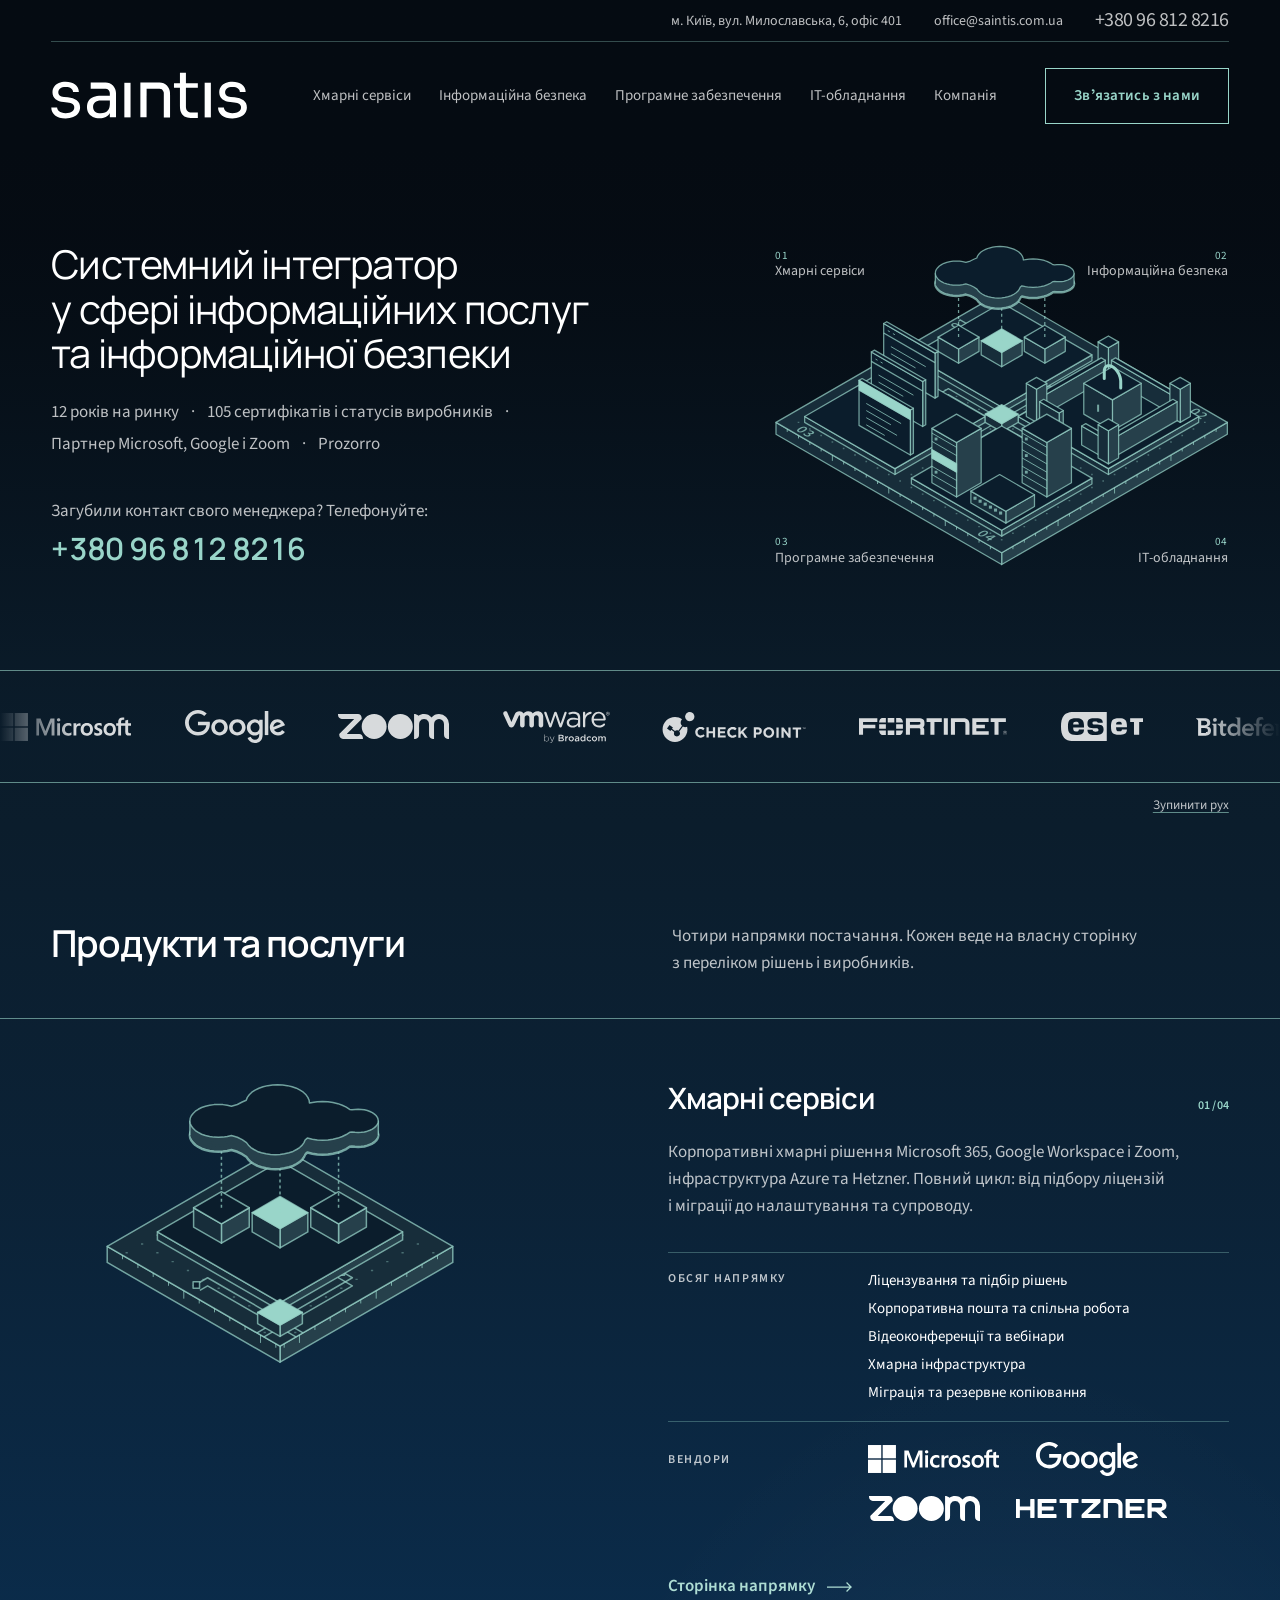
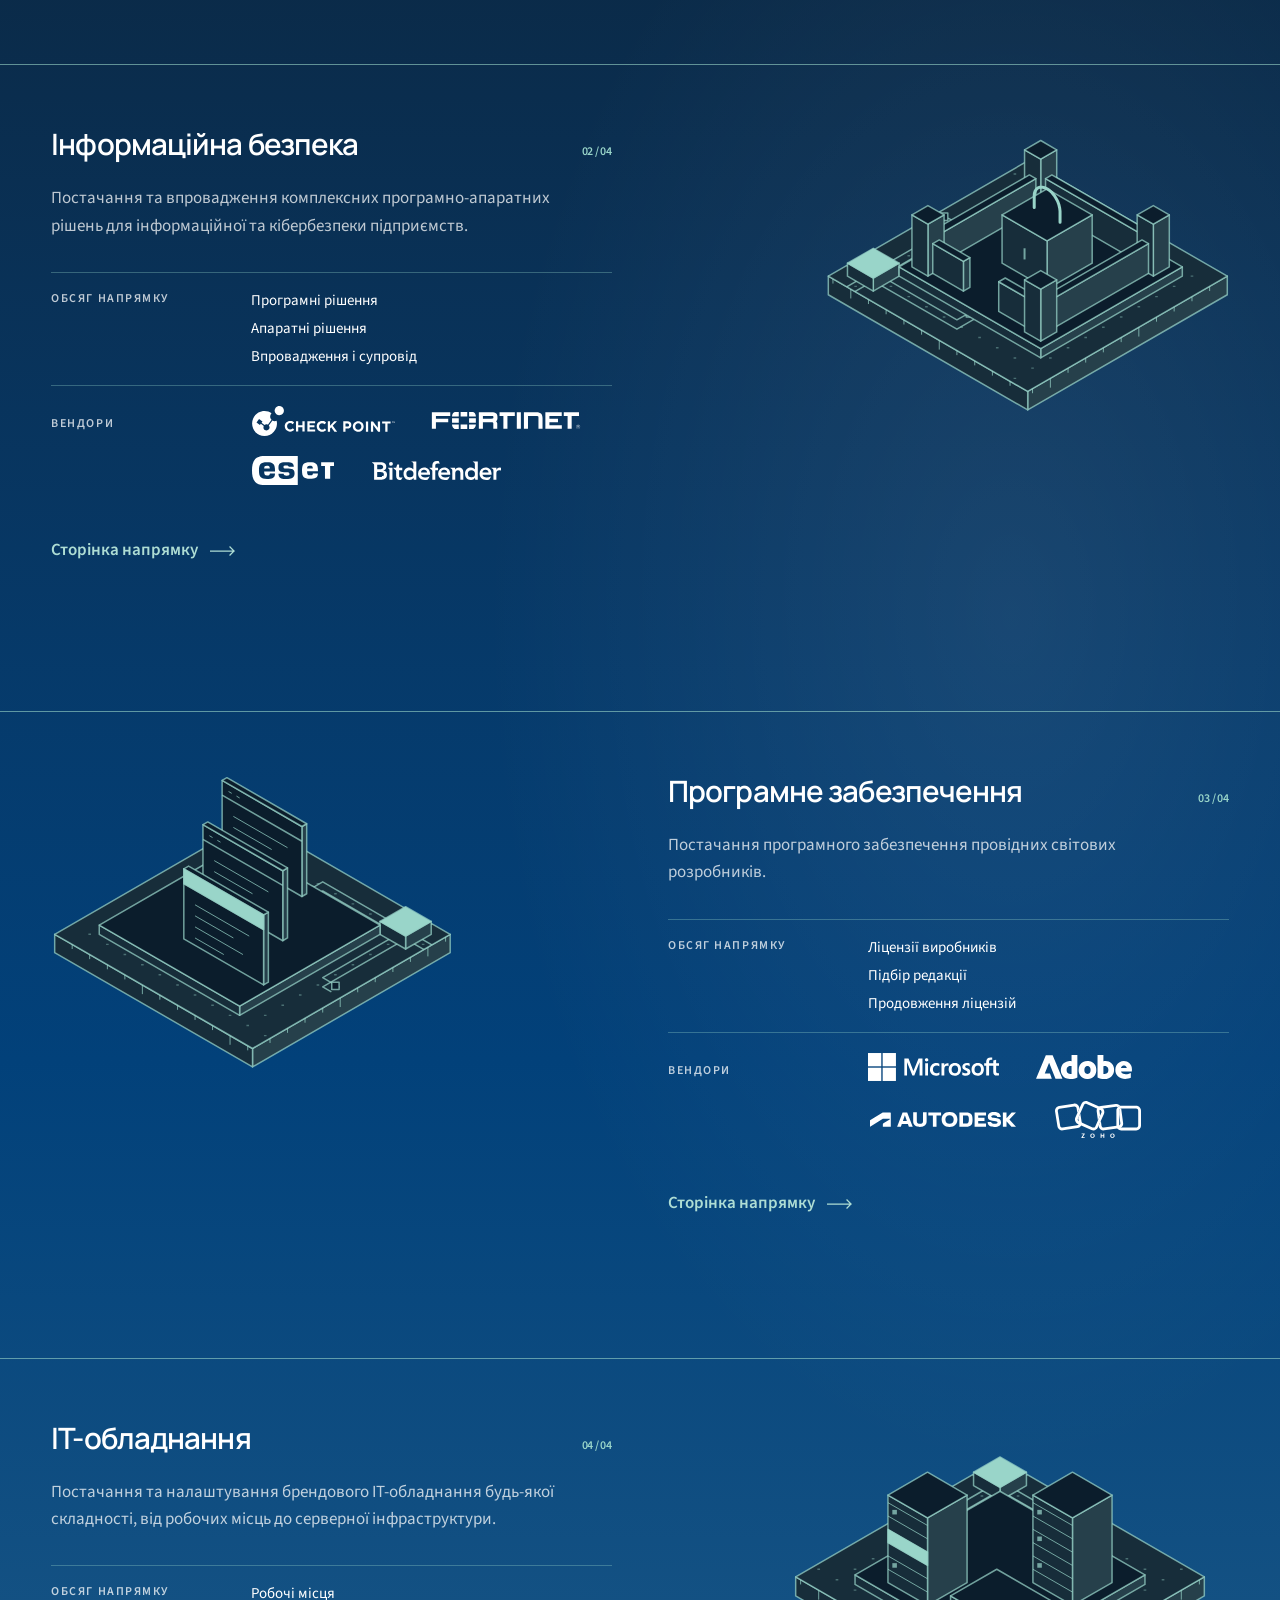
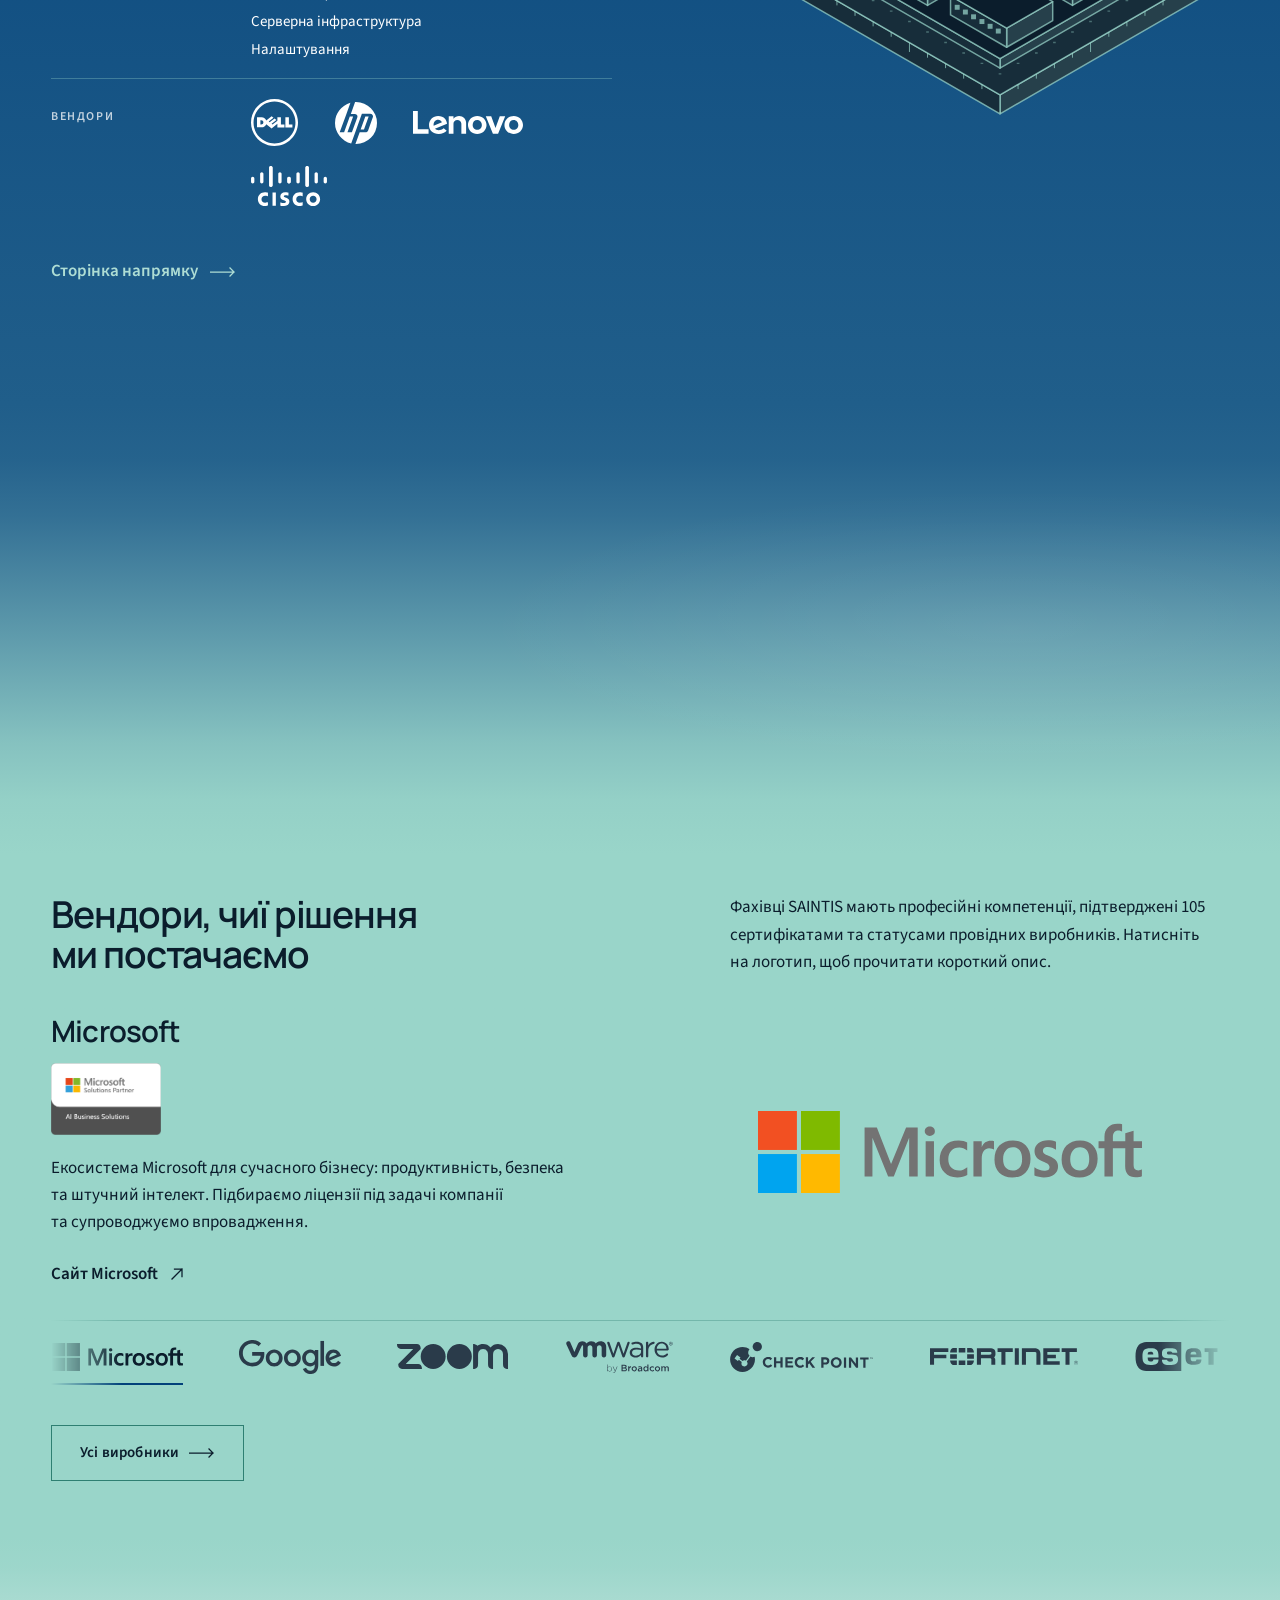
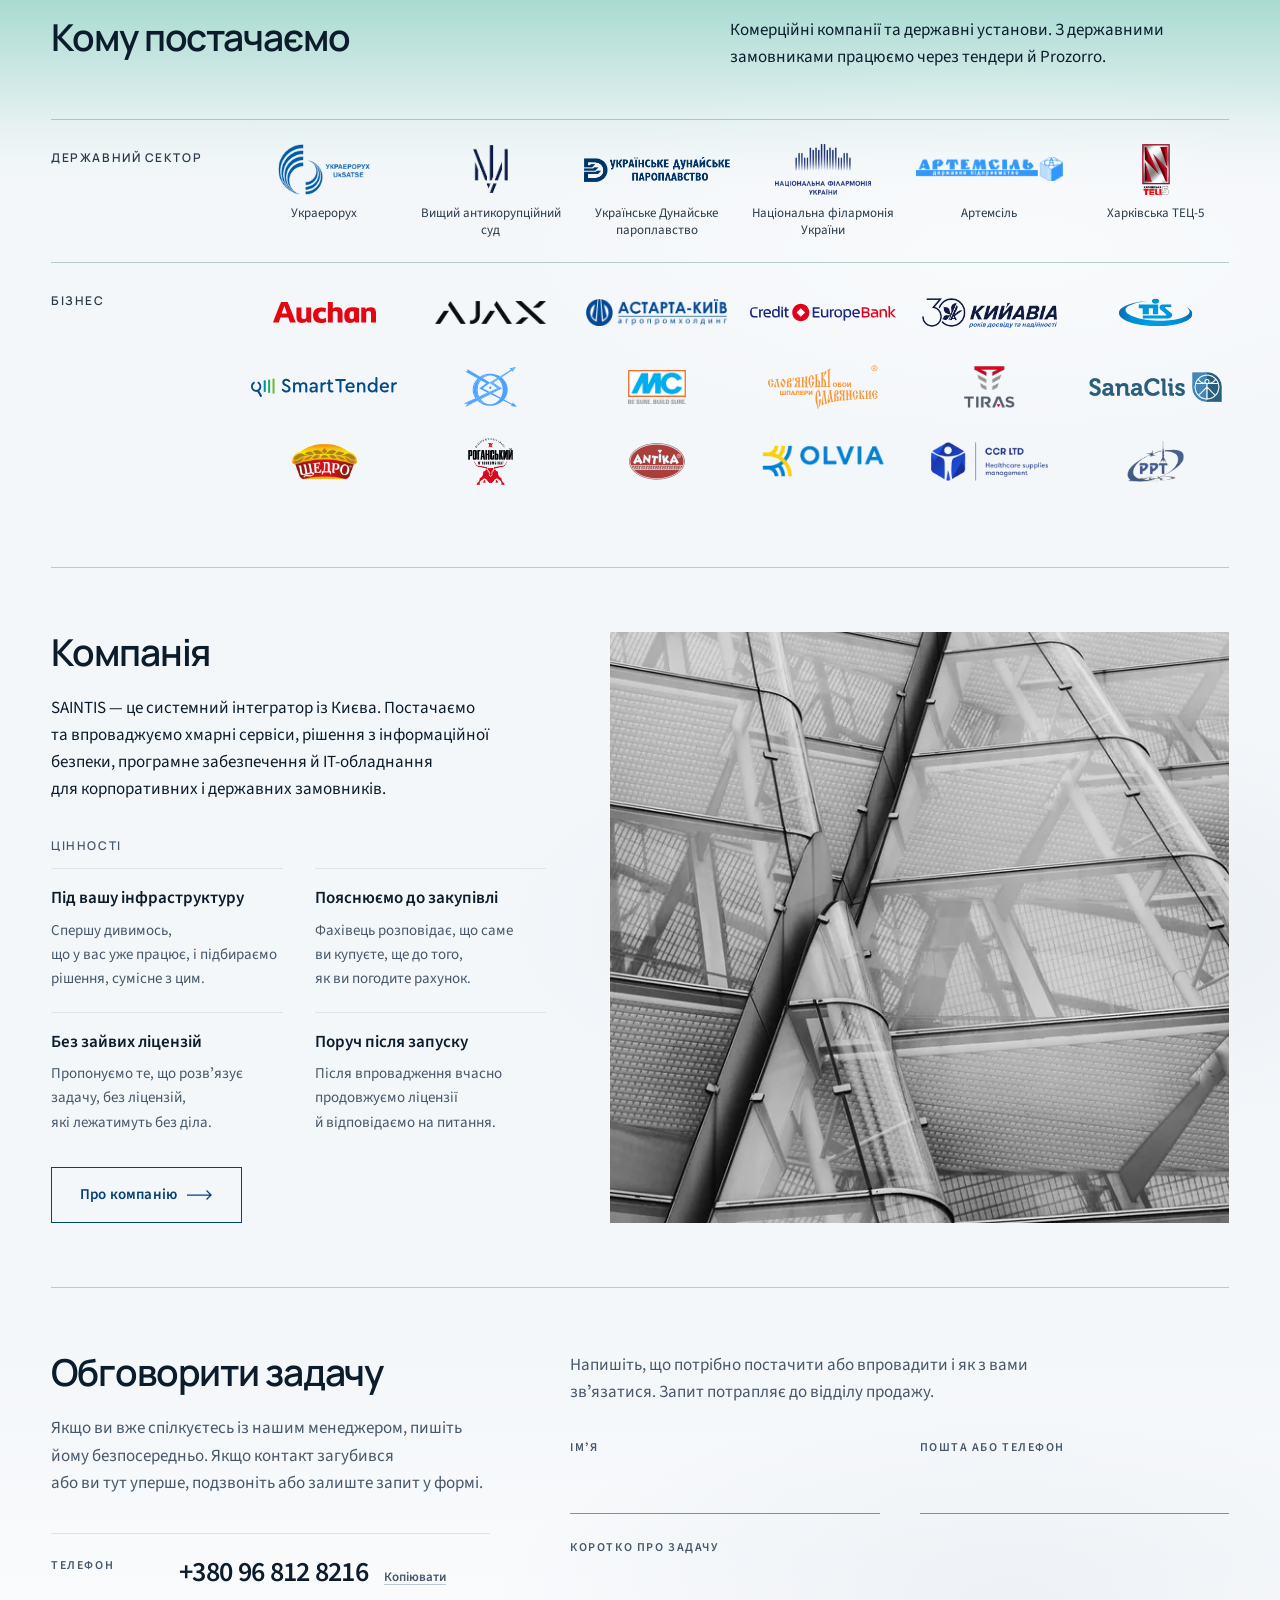
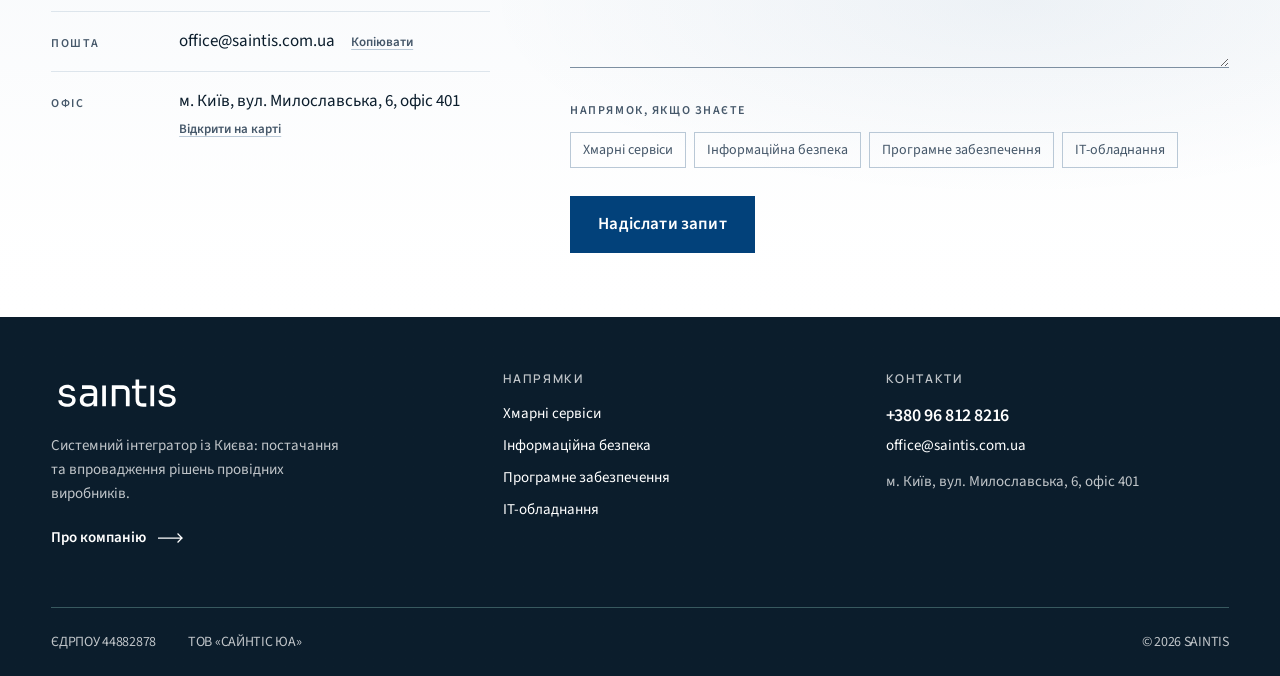
==== commit ad5736a8: "v11: облако, партнерські статуси й бейджі Co-Authored-By: Claude Opus 5.5 <noreply@anthropic.com>" ====
--- a/v11/index.html
+++ b/v11/index.html
@@ -1,4 +1,4 @@
-<!DOCTYPE html><html lang="uk"><head><meta charset="utf-8"><meta name="viewport" content="width=device-width, initial-scale=1"><meta name="robots" content="noindex" /><title>Системний інтегратор SAINTIS, Київ</title><meta name="description" content="ТОВ «САЙНТІС ЮА», Київ: хмарні сервіси, інформаційна безпека, програмне забезпечення та ІТ-обладнання. 12 років на ринку, 105 сертифікатів і статусів виробників."><link rel="icon" href="/_astro/icon-tile.CX155H_2_1tXdYQ.png" sizes="32x32"><link rel="apple-touch-icon" href="/_astro/icon-tile.CX155H_2_Z1qPI3j.png"><meta property="og:title" content="Системний інтегратор SAINTIS, Київ"><meta property="og:description" content="ТОВ «САЙНТІС ЮА», Київ: хмарні сервіси, інформаційна безпека, програмне забезпечення та ІТ-обладнання. 12 років на ринку, 105 сертифікатів і статусів виробників."><meta property="og:locale" content="uk_UA"><link rel="preconnect" href="https://fonts.googleapis.com"><link rel="preconnect" href="https://fonts.gstatic.com" crossorigin><link rel="stylesheet" href="https://fonts.googleapis.com/css2?family=Manrope:wght@400;600&family=Source+Sans+3:wght@400;600&display=swap"><link rel="stylesheet" href="/_astro/global.CYIT8djG.css"><link rel="stylesheet" href="/_astro/site.C4BrkSta.css"></head><body><a href="#main" class="sr-only focus:not-sr-only focus:absolute focus:z-50 focus:m-4 focus:bg-aqua focus:px-4 focus:py-2 focus:text-night-1">Перейти до вмісту</a><div><header class="masthead phase phase-dark relative z-50" style="--from:#050b12;--to:#050b12;--air:transparent" data-masthead><div class="shell"><div class="masthead-top flex flex-wrap items-center justify-end gap-x-8 gap-y-1 py-2 text-sm" style="border-bottom:1px solid var(--rule)"><span class="hidden text-[color:var(--dim)] sm:inline">м. Київ, вул. Милославська, 6, офіс 401</span><a href="mailto:office@saintis.com.ua" class="text-[color:var(--dim)] hover:text-white">office@saintis.com.ua</a><a href="tel:+380968128216" class="num text-[1.25rem] leading-tight tracking-tight text-[color:var(--dim)] hover:text-white">+380 96 812 8216</a></div><div class="masthead-row flex flex-wrap items-center gap-x-6 py-5"><a href="/v11/" class="masthead-logo order-1 -ml-2 block w-[160px] shrink-0 text-[color:var(--ink)] sm:-ml-3 sm:w-[220px]" aria-label="SAINTIS, на головну"><?xml version="1.0" encoding="utf-8"?>
+<!DOCTYPE html><html lang="uk"><head><meta charset="utf-8"><meta name="viewport" content="width=device-width, initial-scale=1"><meta name="robots" content="noindex" /><title>Системний інтегратор SAINTIS, Київ</title><meta name="description" content="ТОВ «САЙНТІС ЮА», Київ: хмарні сервіси, інформаційна безпека, програмне забезпечення та ІТ-обладнання. 12 років на ринку, 105 сертифікатів і статусів виробників."><link rel="icon" href="/_astro/icon-tile.CX155H_2_1tXdYQ.png" sizes="32x32"><link rel="apple-touch-icon" href="/_astro/icon-tile.CX155H_2_Z1qPI3j.png"><meta property="og:title" content="Системний інтегратор SAINTIS, Київ"><meta property="og:description" content="ТОВ «САЙНТІС ЮА», Київ: хмарні сервіси, інформаційна безпека, програмне забезпечення та ІТ-обладнання. 12 років на ринку, 105 сертифікатів і статусів виробників."><meta property="og:locale" content="uk_UA"><link rel="preconnect" href="https://fonts.googleapis.com"><link rel="preconnect" href="https://fonts.gstatic.com" crossorigin><link rel="stylesheet" href="https://fonts.googleapis.com/css2?family=Manrope:wght@400;600&family=Source+Sans+3:wght@400;600&display=swap"><link rel="stylesheet" href="/_astro/global.Dn0qfnr8.css"><link rel="stylesheet" href="/_astro/site.DMiTbckL.css"></head><body><a href="#main" class="sr-only focus:not-sr-only focus:absolute focus:z-50 focus:m-4 focus:bg-aqua focus:px-4 focus:py-2 focus:text-night-1">Перейти до вмісту</a><div><header class="masthead phase phase-dark relative z-50" style="--from:#050b12;--to:#050b12;--air:transparent" data-masthead><div class="shell"><div class="masthead-top flex flex-wrap items-center justify-end gap-x-8 gap-y-1 py-2 text-sm" style="border-bottom:1px solid var(--rule)"><span class="hidden text-[color:var(--dim)] sm:inline">м. Київ, вул. Милославська, 6, офіс 401</span><a href="mailto:office@saintis.com.ua" class="text-[color:var(--dim)] hover:text-white">office@saintis.com.ua</a><a href="tel:+380968128216" class="num text-[1.25rem] leading-tight tracking-tight text-[color:var(--dim)] hover:text-white">+380 96 812 8216</a></div><div class="masthead-row flex flex-wrap items-center gap-x-6 py-5"><a href="/v11/" class="masthead-logo order-1 -ml-2 block w-[160px] shrink-0 text-[color:var(--ink)] sm:-ml-3 sm:w-[220px]" aria-label="SAINTIS, на головну"><?xml version="1.0" encoding="utf-8"?>
 <!-- Generator: Adobe Illustrator 23.1.0, SVG Export Plug-In . SVG Version: 6.00 Build 0)  -->
 <svg version="1.1" xmlns="http://www.w3.org/2000/svg" xmlns:xlink="http://www.w3.org/1999/xlink" x="0px" y="0px"
 	 viewBox="0 0 566.9 173.2" style="enable-background:new 0 0 566.9 173.2;" xml:space="preserve">
@@ -36,7 +36,7 @@
 	</g>
 </g>
 </svg>
-</a><nav class="navrow order-4 hidden basis-full pt-4 sm:block xl:order-2 xl:ml-auto xl:basis-auto xl:pt-0" aria-label="Основна навігація"><ul class="flex items-center gap-4 text-[0.9375rem] md:gap-7"><li><a href="#hmarni-servisy" class="whitespace-nowrap text-[color:var(--dim)] hover:text-[color:var(--ink)]">Хмарні сервіси</a></li><li><a href="#informatsiina-bezpeka" class="whitespace-nowrap text-[color:var(--dim)] hover:text-[color:var(--ink)]">Інформаційна безпека</a></li><li><a href="#programne-zabezpechennia" class="whitespace-nowrap text-[color:var(--dim)] hover:text-[color:var(--ink)]">Програмне забезпечення</a></li><li><a href="#it-obladnannia" class="whitespace-nowrap text-[color:var(--dim)] hover:text-[color:var(--ink)]">ІТ-обладнання</a></li><li><a href="#kompaniia" class="whitespace-nowrap text-[color:var(--dim)] hover:text-[color:var(--ink)]">Компанія</a></li></ul></nav><button type="button" class="cta cta-ghost order-2 ml-auto hidden text-[0.9375rem] sm:inline-flex xl:order-3 xl:ml-6" data-open-request>Звʼязатись з нами</button><details class="menu order-3 ml-auto sm:hidden"><summary class="flex cursor-pointer list-none items-center gap-2.5 py-2 pl-3 font-semibold [&amp;::-webkit-details-marker]:hidden"><span class="menu-label">Меню</span><svg width="18" height="14" viewBox="0 0 18 14" fill="none" aria-hidden="true"><path class="menu-bar-1" d="M0 1.5h18" stroke="currentColor" stroke-width="1.5"></path><path class="menu-bar-2" d="M0 7h18" stroke="currentColor" stroke-width="1.5"></path><path class="menu-bar-3" d="M0 12.5h18" stroke="currentColor" stroke-width="1.5"></path></svg></summary><div class="menu-panel phase-dark"><div class="horizon"></div><div class="shell"><nav aria-label="Основна навігація"><ul><li><a href="#hmarni-servisy" class="rule-top block py-4 text-[1.0625rem] font-semibold hover:text-aqua">Хмарні сервіси</a></li><li><a href="#informatsiina-bezpeka" class="rule-top block py-4 text-[1.0625rem] font-semibold hover:text-aqua">Інформаційна безпека</a></li><li><a href="#programne-zabezpechennia" class="rule-top block py-4 text-[1.0625rem] font-semibold hover:text-aqua">Програмне забезпечення</a></li><li><a href="#it-obladnannia" class="rule-top block py-4 text-[1.0625rem] font-semibold hover:text-aqua">ІТ-обладнання</a></li><li><a href="#kompaniia" class="rule-top block py-4 text-[1.0625rem] font-semibold hover:text-aqua">Компанія</a></li></ul></nav><div class="rule-top mt-2 flex flex-col gap-4 pt-6 pb-8"><button type="button" class="cta cta-aqua justify-center" data-open-request>Звʼязатись з нами</button><a href="tel:+380968128216" class="num text-center text-lg font-semibold">+380 96 812 8216</a></div></div></div></details></div></div></header></div><script type="module">var e=document.querySelector(`[data-masthead]`),t=e?.parentElement;if(e&&t){new IntersectionObserver(([n])=>{let r=!n.isIntersecting&&n.boundingClientRect.top<0;r!==e.classList.contains(`is-compact`)&&(t.style.height=r?`${t.offsetHeight}px`:``,e.classList.toggle(`is-compact`,r),r?_():(e.style.background=``,u(!1)))}).observe(t);let n=(e,t,n)=>`color-mix(in oklab, ${t} ${(n*100).toFixed(2)}%, ${e})`,r=[[0,0],[.12,.04],[.25,.16],[.5,.5],[.75,.84],[.88,.96],[1,1]],i=`#0b1d2c`,a=`#02417a`,o=`#205e8a`,s=[[0,i],[.14,n(i,a,.16)],[.34,n(i,a,.5)],[.54,n(i,a,.84)],[.66,a],[.84,n(a,o,.5)],[1,o]],c=[...document.querySelectorAll(`main > .phase, body > footer.phase`)],l=e=>{if(e.classList.contains(`phase-directions`))return s;let t=getComputedStyle(e),i=t.getPropertyValue(`--from`).trim(),a=t.getPropertyValue(`--to`).trim(),o=parseFloat(t.getPropertyValue(`--ramp`))||1;return[...r.map(([e,t])=>[e*o,n(i,a,t)]),[1,a]]},u=t=>{e.classList.toggle(`phase-light`,t),e.classList.toggle(`phase-dark`,!t)},d=e=>Math.min(1,Math.max(0,e)),f=(e,t,n)=>{let r=(e+.3963377774*t+.2158037573*n)**3,i=(e-.1055613458*t-.0638541728*n)**3,a=(e-.0894841775*t-1.291485548*n)**3;return .2126*d(4.0767416621*r-3.3077115913*i+.2309699292*a)+.7152*d(-1.2684380046*r+2.6097574011*i-.3413193965*a)+.0722*d(-.0041960863*r-.7034186147*i+1.707614701*a)},p=.085,m=.235,h=t=>{let n=(t.match(/-?[\d.]+%?/g)??[]).map(parseFloat);if(!t.startsWith(`oklab`)||n.length<3)return u(!1);let r=t.includes(`%`)&&n[0]>1?n[0]/100:n[0],[i,a]=[n[1],n[2]],o=f(r,i,a);if(o>p&&o<m){let t=o<.15?p:m,n=0,r=1;for(let e=0;e<20;e++){let e=(n+r)/2;f(e,i,a)<t?n=e:r=e}return e.style.background=`oklab(${r.toFixed(4)} ${i} ${a})`,u(t===m)}u(o>=m)},g=!1;function _(){if(g=!1,!e.classList.contains(`is-compact`))return;let t=e.getBoundingClientRect().bottom,r=c.find(e=>{let n=e.getBoundingClientRect();return n.top<=t&&n.bottom>t});if(!r)return;let i=r.getBoundingClientRect(),a=Math.min(1,Math.max(0,(t-i.top)/i.height)),o=l(r),s=Math.max(1,o.findIndex(([e])=>e>=a)),[u,d]=o[s-1],[f,p]=o[s];e.style.background=n(d,p,f>u?(a-u)/(f-u):0),h(getComputedStyle(e).backgroundColor)}let v=e.querySelector(`.menu`);v&&(v.addEventListener(`click`,e=>{e.target.closest(`.menu-panel a`)&&(v.open=!1)}),addEventListener(`keydown`,e=>{e.key===`Escape`&&v.open&&!document.querySelector(`dialog[open]`)&&(v.open=!1,v.querySelector(`summary`)?.focus())})),addEventListener(`scroll`,()=>{g||(g=!0,requestAnimationFrame(_))},{passive:!0})}</script><main id="main"><section class="phase phase-dark hero-fill" style="--from:#050b12;--to:#0b1d2c;--air:transparent"><div class="hero-body"><div class="shell"><div class="grid gap-x-16 gap-y-12 pt-10 pb-14 md:pt-14 md:pb-16 lg:grid-cols-12"><div class="lg:col-span-7"><h1 class="max-w-[29ch] text-[clamp(1.4375rem,6.4vw,1.75rem)] leading-[1.12] font-normal tracking-[-0.02em] md:text-[clamp(1.75rem,3.1vw,2.75rem)]">Системний інтегратор у сфері інформаційних послуг та інформаційної безпеки</h1><ul class="hero-facts mt-6 flex max-w-[36rem] flex-col gap-x-3 gap-y-1 text-[color:var(--dim)] sm:flex-row sm:flex-wrap"><li>12 років на ринку</li><li>105 сертифікатів і статусів виробників</li><li>Офіційний партнер Zoom</li><li>Постачання через Prozorro</li></ul><div class="mt-10"><p class="text-[color:var(--dim)]">Загубили контакт свого менеджера? Телефонуйте:</p><a href="tel:+380968128216" class="hero-phone num display mt-2 inline-block text-[clamp(1.5rem,2.4vw,2rem)] text-aqua hover:text-white">+380 96 812 8216</a></div></div><div class="hero-scene hidden lg:col-span-5 lg:col-start-8 lg:block lg:w-[min(30rem,100%)] lg:justify-self-end"><svg class="scene" viewBox="0 0 486 343" preserveAspectRatio="xMaxYMid meet" fill="none" xmlns="http://www.w3.org/2000/svg" role="group" aria-label="Чотири напрямки однією системою"><g transform="translate(243 49.9) scale(1.270)" stroke="var(--art-line)" stroke-width="1.25" stroke-linejoin="round"><path d="M190.5 120L0 230L0 220L190.5 110Z" fill="var(--art-s2)"/><path d="M-190.5 120L0 230L0 220L-190.5 110Z" fill="var(--art-s1)"/><path d="M0 0L190.5 110L0 220L-190.5 110Z" fill="var(--art-s1)"/><g stroke-width="1"><path d="M181 115.5L181 118"/><path d="M-181 115.5L-181 118"/><path d="M171.5 121L171.5 123.5"/><path d="M-171.5 121L-171.5 123.5"/><path d="M161.9 126.5L161.9 129"/><path d="M-161.9 126.5L-161.9 129"/><path d="M152.4 132L152.4 134.5"/><path d="M-152.4 132L-152.4 134.5"/><path d="M142.9 137.5L142.9 142.5"/><path d="M-142.9 137.5L-142.9 142.5"/><path d="M133.4 143L133.4 145.5"/><path d="M-133.4 143L-133.4 145.5"/><path d="M123.8 148.5L123.8 151"/><path d="M-123.8 148.5L-123.8 151"/><path d="M114.3 154L114.3 156.5"/><path d="M-114.3 154L-114.3 156.5"/><path d="M104.8 159.5L104.8 162"/><path d="M-104.8 159.5L-104.8 162"/><path d="M95.3 165L95.3 170"/><path d="M-95.3 165L-95.3 170"/><path d="M85.7 170.5L85.7 173"/><path d="M-85.7 170.5L-85.7 173"/><path d="M76.2 176L76.2 178.5"/><path d="M-76.2 176L-76.2 178.5"/><path d="M66.7 181.5L66.7 184"/><path d="M-66.7 181.5L-66.7 184"/><path d="M57.2 187L57.2 189.5"/><path d="M-57.2 187L-57.2 189.5"/><path d="M47.6 192.5L47.6 197.5"/><path d="M-47.6 192.5L-47.6 197.5"/><path d="M38.1 198L38.1 200.5"/><path d="M-38.1 198L-38.1 200.5"/><path d="M28.6 203.5L28.6 206"/><path d="M-28.6 203.5L-28.6 206"/><path d="M19.1 209L19.1 211.5"/><path d="M-19.1 209L-19.1 211.5"/><path d="M9.5 214.5L9.5 217"/><path d="M-9.5 214.5L-9.5 217"/></g><path d="M-0.7 11h1.4M-10.2 16.5h1.4M-19.8 22h1.4M-29.3 27.5h1.4M-38.8 33h1.4M-48.3 38.5h1.4M-57.9 44h1.4M-67.4 49.5h1.4M-76.9 55h1.4M-86.4 60.5h1.4M-96 66h1.4M-105.5 71.5h1.4M-115 77h1.4M-124.5 82.5h1.4M-134.1 88h1.4M-143.6 93.5h1.4M-153.1 99h1.4M-162.6 104.5h1.4M-172.2 110h1.4M8.8 16.5h1.4M-76.9 66h1.4M-162.6 115.5h1.4M18.4 22h1.4M-67.4 71.5h1.4M-153.1 121h1.4M27.9 27.5h1.4M-57.9 77h1.4M-143.6 126.5h1.4M37.4 33h1.4M-48.3 82.5h1.4M-134.1 132h1.4M46.9 38.5h1.4M-38.8 88h1.4M-124.5 137.5h1.4M56.5 44h1.4M-29.3 93.5h1.4M-115 143h1.4M66 49.5h1.4M-19.8 99h1.4M-105.5 148.5h1.4M75.5 55h1.4M-10.2 104.5h1.4M-96 154h1.4M85 60.5h1.4M75.5 66h1.4M66 71.5h1.4M56.5 77h1.4M46.9 82.5h1.4M37.4 88h1.4M27.9 93.5h1.4M18.4 99h1.4M8.8 104.5h1.4M-10.2 115.5h1.4M-19.8 121h1.4M-29.3 126.5h1.4M-38.8 132h1.4M-48.3 137.5h1.4M-57.9 143h1.4M-67.4 148.5h1.4M-76.9 154h1.4M-86.4 159.5h1.4M94.6 66h1.4M8.8 115.5h1.4M-76.9 165h1.4M104.1 71.5h1.4M18.4 121h1.4M-67.4 170.5h1.4M113.6 77h1.4M27.9 126.5h1.4M-57.9 176h1.4M123.1 82.5h1.4M37.4 132h1.4M-48.3 181.5h1.4M132.7 88h1.4M46.9 137.5h1.4M-38.8 187h1.4M142.2 93.5h1.4M56.5 143h1.4M-29.3 192.5h1.4M151.7 99h1.4M66 148.5h1.4M-19.8 198h1.4M161.2 104.5h1.4M75.5 154h1.4M-10.2 203.5h1.4M170.8 110h1.4M161.2 115.5h1.4M151.7 121h1.4M142.2 126.5h1.4M132.7 132h1.4M123.1 137.5h1.4M113.6 143h1.4M104.1 148.5h1.4M94.6 154h1.4M85 159.5h1.4M75.5 165h1.4M66 170.5h1.4M56.5 176h1.4M46.9 181.5h1.4M37.4 187h1.4M27.9 192.5h1.4M18.4 198h1.4M8.8 203.5h1.4M-0.7 209h1.4" stroke-width="1.4" opacity="0.55"/><text class="scene-silk" aria-hidden="true" transform="matrix(0.866 -0.5 0.866 0.5 -37.7 32.3)">01</text><text class="scene-silk" aria-hidden="true" transform="matrix(0.866 0.5 -0.866 0.5 157.2 101.3)">02</text><text class="scene-silk" aria-hidden="true" transform="matrix(0.866 0.5 -0.866 0.5 -174.1 116.5)">03</text><text class="scene-silk" aria-hidden="true" transform="matrix(0.866 0.5 -0.866 0.5 -21.7 204.5)">04</text><path d="M-2.2 108.8L45 81.5L40.3 78.8"/><path d="M2.2 111.3L45 86.5L35.9 81.3"/><rect x="36.1" y="76" width="4" height="4" fill="var(--art-panel)"/><path d="M2.2 108.8L45 133.5L49.8 130.8"/><path d="M-2.2 111.3L45 138.5L54.1 133.3"/><rect x="50" y="128" width="4" height="4" fill="var(--art-panel)"/><path d="M2.2 108.8L-45 81.5L-54.1 86.8"/><path d="M-2.2 111.3L-45 86.5L-49.8 89.3"/><rect x="-54" y="84" width="4" height="4" fill="var(--art-panel)"/><path d="M-2.2 108.8L-45 133.5L-35.9 138.8"/><path d="M2.2 111.3L-45 138.5L-40.3 141.3"/><rect x="-40.1" y="136" width="4" height="4" fill="var(--art-panel)"/><a href="#hmarni-servisy" class="scene-link" data-dir="0" aria-label="Хмарні сервіси"><g class="scene-mod"><path d="M76.2 58L0 102L0 97L76.2 53Z" fill="var(--art-s2)"/><path d="M-76.2 58L0 102L0 97L-76.2 53Z" fill="var(--art-s1)"/><path d="M0 9L76.2 53L0 97L-76.2 53Z" fill="var(--art-panel)"/><path d="M-19.1 50L-36.4 60L-36.4 48L-19.1 38Z" fill="var(--art-s2)"/><path d="M-53.7 50L-36.4 60L-36.4 48L-53.7 38Z" fill="var(--art-s1)"/><path d="M-36.4 28L-19.1 38L-36.4 48L-53.7 38Z" fill="var(--art-panel)"/><path d="M53.7 50L36.4 60L36.4 48L53.7 38Z" fill="var(--art-s2)"/><path d="M19.1 50L36.4 60L36.4 48L19.1 38Z" fill="var(--art-s1)"/><path d="M36.4 28L53.7 38L36.4 48L19.1 38Z" fill="var(--art-panel)"/><path d="M17.3 53L0 63L0 51L17.3 41Z" fill="var(--art-s2)"/><path d="M-17.3 53L0 63L0 51L-17.3 41Z" fill="var(--art-s1)"/><path d="M0 31L17.3 41L0 51L-17.3 41Z" fill="var(--art-mark)"/><g stroke-dasharray="3 3"><path d="M-36.4 38L-36.4 -10"/><path d="M0 41L0 -7"/><path d="M36.4 38L36.4 -10"/></g><defs><path id="sc-cloud" d="M-21 -28.8L-20.3 -30.6L-19.1 -32.2L-17.5 -33.8L-15.5 -35.1L-13.1 -36.3L-10.5 -37.2L-7.6 -37.9L-4.6 -38.3L-1.5 -38.5L1.6 -38.3L4.6 -37.9L7.5 -37.2L10.2 -36.3L12.5 -35.1L14.5 -33.8L16.2 -32.2L17.3 -30.6L18.1 -28.8L18.3 -27.1L20.1 -27.4L23.2 -27.9L26.5 -28L29.8 -27.9L32.9 -27.4L36 -26.7L38.7 -25.7L41.2 -24.5L43.3 -23.1L44.7 -22.9L46.6 -23.1L48.6 -23.2L50.5 -23.1L52.4 -22.9L54.3 -22.4L55.9 -21.8L57.4 -21.1L58.7 -20.2L59.7 -19.3L60.5 -18.2L60.9 -17.1L61.1 -16L60.9 -14.9L60.5 -13.8L59.7 -12.7L58.7 -11.8L57.4 -10.9L55.9 -10.2L54.3 -9.6L52.4 -9.1L50.5 -8.9L48.6 -8.8L46.6 -8.9L44.7 -9.1L43.3 -8.9L41.2 -7.5L38.7 -6.3L36 -5.3L32.9 -4.6L29.8 -4.1L26.5 -4L23.2 -4.1L20.1 -4.6L17 -5.3L15.6 -4.1L14.9 -2.5L13.8 -0.9L12.2 0.6L10.3 1.8L8.1 3L5.6 3.8L2.8 4.5L0 4.9L-2.9 5L-5.9 4.9L-8.7 4.5L-11.5 3.8L-14 3L-16.2 1.8L-18.1 0.6L-19.6 -0.9L-20.8 -2.5L-23.5 -4.3L-26.5 -5.8L-30.2 -6.9L-32.8 -6.3L-35.5 -5.9L-38.3 -5.8L-41 -5.9L-43.7 -6.3L-46.3 -6.9L-48.7 -7.7L-50.8 -8.8L-52.6 -10L-54 -11.4L-55.1 -12.8L-55.8 -14.4L-56 -16L-55.8 -17.6L-55.1 -19.2L-54 -20.6L-52.6 -22L-50.8 -23.2L-48.7 -24.3L-46.3 -25.1L-43.7 -25.7L-41 -26.1L-38.3 -26.2L-35.5 -26.1L-32.8 -25.7L-30.2 -25.1L-26.5 -26.2L-23.5 -27.7Z"/></defs><use href="#sc-cloud" y="9" fill="var(--art-s2)" stroke-width="2.5"/><use href="#sc-cloud" y="7.5" fill="var(--art-s2)" stroke="none"/><use href="#sc-cloud" y="6" fill="var(--art-s2)" stroke="none"/><use href="#sc-cloud" y="4.5" fill="var(--art-s2)" stroke="none"/><use href="#sc-cloud" y="3" fill="var(--art-s2)" stroke="none"/><use href="#sc-cloud" y="1.5" fill="var(--art-s2)" stroke="none"/><path d="M-56 -16v9M61.1 -16v9"/><use href="#sc-cloud" fill="var(--art-panel)"/></g></a><a href="#informatsiina-bezpeka" class="scene-link" data-dir="1" aria-label="Інформаційна безпека"><g class="scene-mod"><path d="M166.3 110L90.1 154L90.1 149L166.3 105Z" fill="var(--art-s2)"/><path d="M13.9 110L90.1 154L90.1 149L13.9 105Z" fill="var(--art-s1)"/><path d="M90.1 61L166.3 105L90.1 149L13.9 105Z" fill="var(--art-panel)"/><path d="M98.7 70L90.1 75L90.1 47L98.7 42Z" fill="var(--art-s2)"/><path d="M81.4 70L90.1 75L90.1 47L81.4 42Z" fill="var(--art-s1)"/><path d="M90.1 37L98.7 42L90.1 47L81.4 42Z" fill="var(--art-panel)"/><path d="M148.1 101.5L144.6 103.5L144.6 87.5L148.1 85.5Z" fill="var(--art-s2)"/><path d="M92.7 73.5L144.6 103.5L144.6 87.5L92.7 57.5Z" fill="var(--art-s1)"/><path d="M96.1 55.5L148.1 85.5L144.6 87.5L92.7 57.5Z" fill="var(--art-panel)"/><path d="M87.5 73.5L35.5 103.5L35.5 87.5L87.5 57.5Z" fill="var(--art-s2)"/><path d="M32 101.5L35.5 103.5L35.5 87.5L32 85.5Z" fill="var(--art-s1)"/><path d="M84 55.5L87.5 57.5L35.5 87.5L32 85.5Z" fill="var(--art-panel)"/><path d="M117.8 103L93.5 117L93.5 91L117.8 77Z" fill="var(--art-s2)"/><path d="M69.3 103L93.5 117L93.5 91L69.3 77Z" fill="var(--art-s1)"/><path d="M93.5 63L117.8 77L93.5 91L69.3 77Z" fill="var(--art-panel)"/><path d="M81.4 101L81.4 95" stroke-width="2"/><path d="M86.6 73L86.6 67L86.7 65.5L87.1 64.2L87.8 63.2L88.6 62.5L89.7 62.1L90.9 62.1L92.2 62.4L93.5 63L94.9 63.9L96.2 65.1L97.4 66.6L98.4 68.2L99.3 69.9L99.9 71.6L100.3 73.4L100.5 75L100.5 81" stroke="var(--art-mark)" stroke-width="3" stroke-linecap="round"/><path d="M159.3 105L150.7 110L150.7 82L159.3 77Z" fill="var(--art-s2)"/><path d="M142 105L150.7 110L150.7 82L142 77Z" fill="var(--art-s1)"/><path d="M150.7 72L159.3 77L150.7 82L142 77Z" fill="var(--art-panel)"/><path d="M38.1 105L29.4 110L29.4 82L38.1 77Z" fill="var(--art-s2)"/><path d="M20.8 105L29.4 110L29.4 82L20.8 77Z" fill="var(--art-s1)"/><path d="M29.4 72L38.1 77L29.4 82L20.8 77Z" fill="var(--art-panel)"/><path d="M52 116L48.5 118L48.5 102L52 100Z" fill="var(--art-s2)"/><path d="M32 108.5L48.5 118L48.5 102L32 92.5Z" fill="var(--art-s1)"/><path d="M35.5 90.5L52 100L48.5 102L32 92.5Z" fill="var(--art-panel)"/><path d="M148.1 108.5L96.1 138.5L96.1 122.5L148.1 92.5Z" fill="var(--art-s2)"/><path d="M92.7 136.5L96.1 138.5L96.1 122.5L92.7 120.5Z" fill="var(--art-s1)"/><path d="M144.6 90.5L148.1 92.5L96.1 122.5L92.7 120.5Z" fill="var(--art-panel)"/><path d="M87.5 136.5L84 138.5L84 122.5L87.5 120.5Z" fill="var(--art-s2)"/><path d="M67.5 129L84 138.5L84 122.5L67.5 113Z" fill="var(--art-s1)"/><path d="M71 111L87.5 120.5L84 122.5L67.5 113Z" fill="var(--art-panel)"/><path d="M98.7 140L90.1 145L90.1 117L98.7 112Z" fill="var(--art-s2)"/><path d="M81.4 140L90.1 145L90.1 117L81.4 112Z" fill="var(--art-s1)"/><path d="M90.1 107L98.7 112L90.1 117L81.4 112Z" fill="var(--art-panel)"/></g></a><a href="#programne-zabezpechennia" class="scene-link" data-dir="2" aria-label="Програмне забезпечення"><g class="scene-mod"><path d="M-13.9 110L-90.1 154L-90.1 149L-13.9 105Z" fill="var(--art-s2)"/><path d="M-166.3 110L-90.1 154L-90.1 149L-166.3 105Z" fill="var(--art-s1)"/><path d="M-90.1 61L-13.9 105L-90.1 149L-166.3 105Z" fill="var(--art-panel)"/><path d="M-53.7 88L-56.3 89.5L-56.3 51.5L-53.7 50Z" fill="var(--art-s2)"/><path d="M-99.6 64.5L-56.3 89.5L-56.3 51.5L-99.6 26.5Z" fill="var(--art-panel)"/><path d="M-97 25L-53.7 50L-56.3 51.5L-99.6 26.5Z" fill="var(--art-panel)"/><path d="M-99.6 34.5L-56.3 59.5"/><g stroke-width="1"><path d="M-96.1 32.5L-94.4 33.5"/><path d="M-91.8 35L-90.1 36"/><path d="M-93.5 46L-64.1 63"/><path d="M-93.5 52L-72.7 64"/></g><path d="M-64.1 112L-66.7 113.5L-66.7 75.5L-64.1 74Z" fill="var(--art-s2)"/><path d="M-110 88.5L-66.7 113.5L-66.7 75.5L-110 50.5Z" fill="var(--art-panel)"/><path d="M-107.4 49L-64.1 74L-66.7 75.5L-110 50.5Z" fill="var(--art-panel)"/><path d="M-110 58.5L-66.7 83.5"/><g stroke-width="1"><path d="M-106.5 56.5L-104.8 57.5"/><path d="M-102.2 59L-100.5 60"/><path d="M-103.9 70L-74.5 87"/><path d="M-103.9 76L-83.1 88"/></g><path d="M-74.5 136L-77.1 137.5L-77.1 99.5L-74.5 98Z" fill="var(--art-s2)"/><path d="M-120.4 112.5L-77.1 137.5L-77.1 99.5L-120.4 74.5Z" fill="var(--art-panel)"/><path d="M-117.8 73L-74.5 98L-77.1 99.5L-120.4 74.5Z" fill="var(--art-panel)"/><path d="M-120.4 82.5L-77.1 107.5L-77.1 99.5L-120.4 74.5Z" fill="var(--art-mark)"/><path d="M-120.4 82.5L-77.1 107.5"/><g stroke-width="1"><path d="M-116.9 80.5L-115.2 81.5"/><path d="M-112.6 83L-110.9 84"/><path d="M-114.3 94L-84.9 111"/><path d="M-114.3 100L-93.5 112"/><path d="M-114.3 106L-88.3 121"/><path d="M-114.3 112L-98.7 121"/></g></g></a><path d="M13.9 110L0 118L0 111L13.9 103Z" fill="var(--art-s2)"/><path d="M-13.9 110L0 118L0 111L-13.9 103Z" fill="var(--art-s1)"/><path d="M0 95L13.9 103L0 111L-13.9 103Z" fill="var(--art-mark)"/><a href="#it-obladnannia" class="scene-link" data-dir="3" aria-label="ІТ-обладнання"><g class="scene-mod"><path d="M76.2 162L0 206L0 201L76.2 157Z" fill="var(--art-s2)"/><path d="M-76.2 162L0 206L0 201L-76.2 157Z" fill="var(--art-s1)"/><path d="M0 113L76.2 157L0 201L-76.2 157Z" fill="var(--art-panel)"/><path d="M-17.3 161L-38.1 173L-38.1 127L-17.3 115Z" fill="var(--art-s2)"/><path d="M-58.9 161L-38.1 173L-38.1 127L-58.9 115Z" fill="var(--art-s1)"/><path d="M-38.1 103L-17.3 115L-38.1 127L-58.9 115Z" fill="var(--art-panel)"/><path d="M-58.9 140L-38.1 152L-38.1 145L-58.9 133Z" fill="var(--art-mark)"/><g stroke-width="1"><path d="M-58.9 154L-38.1 166"/><path d="M-58.9 147L-38.1 159"/><path d="M-58.9 140L-38.1 152"/><path d="M-58.9 133L-38.1 145"/><path d="M-58.9 126L-38.1 138"/><path d="M-58.9 119L-38.1 131"/></g><rect x="-56.6" y="150.8" width="2.4" height="2.4" fill="var(--art-line)" stroke="none"/><rect x="-56.6" y="136.8" width="2.4" height="2.4" fill="var(--art-line)" stroke="none"/><rect x="-56.6" y="122.8" width="2.4" height="2.4" fill="var(--art-line)" stroke="none"/><path d="M58.9 161L38.1 173L38.1 127L58.9 115Z" fill="var(--art-s2)"/><path d="M17.3 161L38.1 173L38.1 127L17.3 115Z" fill="var(--art-s1)"/><path d="M38.1 103L58.9 115L38.1 127L17.3 115Z" fill="var(--art-panel)"/><g stroke-width="1"><path d="M17.3 154L38.1 166"/><path d="M17.3 147L38.1 159"/><path d="M17.3 140L38.1 152"/><path d="M17.3 133L38.1 145"/><path d="M17.3 126L38.1 138"/><path d="M17.3 119L38.1 131"/></g><rect x="19.6" y="150.8" width="2.4" height="2.4" fill="var(--art-line)" stroke="none"/><rect x="19.6" y="136.8" width="2.4" height="2.4" fill="var(--art-line)" stroke="none"/><rect x="19.6" y="122.8" width="2.4" height="2.4" fill="var(--art-line)" stroke="none"/><path d="M27.7 181L3.5 195L3.5 185L27.7 171Z" fill="var(--art-s2)"/><path d="M-26 178L3.5 195L3.5 185L-26 168Z" fill="var(--art-s1)"/><path d="M-1.7 154L27.7 171L3.5 185L-26 168Z" fill="var(--art-panel)"/><rect x="-23.8" y="172.7" width="2.6" height="2.6" fill="var(--art-line)" stroke="none"/><rect x="-19.5" y="175.2" width="2.6" height="2.6" fill="var(--art-line)" stroke="none"/><rect x="-15.2" y="177.7" width="2.6" height="2.6" fill="var(--art-line)" stroke="none"/><rect x="-10.8" y="180.2" width="2.6" height="2.6" fill="var(--art-line)" stroke="none"/><rect x="-6.5" y="182.7" width="2.6" height="2.6" fill="var(--art-line)" stroke="none"/><rect x="-2.2" y="185.2" width="2.6" height="2.6" fill="var(--art-line)" stroke="none"/></g></a></g><a href="#hmarni-servisy" class="scene-link" data-dir="0" tabindex="-1" aria-hidden="true"><text class="scene-label" x="0" y="14" text-anchor="start"><tspan class="scene-num">01</tspan><tspan x="0" dy="18">Хмарні сервіси</tspan></text></a><a href="#informatsiina-bezpeka" class="scene-link" data-dir="1" tabindex="-1" aria-hidden="true"><text class="scene-label" x="486" y="14" text-anchor="end"><tspan class="scene-num">02</tspan><tspan x="486" dy="18">Інформаційна безпека</tspan></text></a><a href="#programne-zabezpechennia" class="scene-link" data-dir="2" tabindex="-1" aria-hidden="true"><text class="scene-label" x="0" y="321" text-anchor="start"><tspan class="scene-num">03</tspan><tspan x="0" dy="18">Програмне забезпечення</tspan></text></a><a href="#it-obladnannia" class="scene-link" data-dir="3" tabindex="-1" aria-hidden="true"><text class="scene-label" x="486" y="321" text-anchor="end"><tspan class="scene-num">04</tspan><tspan x="486" dy="18">ІТ-обладнання</tspan></text></a></svg></div></div></div></div><div><div class="horizon"></div><div class="strip py-7 md:py-8" style="--drift:125s;--strip-gap:3.25rem" role="group" aria-label="Вендори, з якими працюємо"><div class="strip-track"><div class="strip-group"><a class="logo-link" href="#vendory" data-vendor="microsoft" tabindex="-1" aria-label="Microsoft"><span class="logo" style="--src:url('/vendors/microsoft.svg');--h:28.1;--r:4.69"></span></a><a class="logo-link" href="#vendory" data-vendor="google" tabindex="-1" aria-label="Google"><span class="logo" style="--src:url('/vendors/google.svg');--h:33.5;--r:3.04"></span></a><a class="logo-link" href="#vendory" data-vendor="zoom" tabindex="-1" aria-label="Zoom"><span class="logo" style="--src:url('/vendors/zoom.svg');--h:25.256;--r:4.45"></span></a><a class="logo-link" href="#vendory" data-vendor="vmware" tabindex="-1" aria-label="VMware"><span class="logo" style="--src:url('/vendors/color/vmware-by-broadcom.svg');--h:32.2;--r:3.36"></span></a><a class="logo-link" href="#vendory" data-vendor="checkpoint" tabindex="-1" aria-label="Check Point"><span class="logo" style="--src:url('/vendors/checkpoint.svg');--h:30.240000000000002;--r:4.76"></span></a><a class="logo-link" href="#vendory" data-vendor="fortinet" tabindex="-1" aria-label="Fortinet"><span class="logo" style="--src:url('/vendors/fortinet.svg');--h:17.2;--r:8.72"></span></a><a class="logo-link" href="#vendory" data-vendor="eset" tabindex="-1" aria-label="ESET"><span class="logo" style="--src:url('/vendors/eset.svg');--h:29.325;--r:2.83"></span></a><a class="logo-link" href="#vendory" data-vendor="bitdefender" tabindex="-1" aria-label="Bitdefender"><span class="logo" style="--src:url('/vendors/bitdefender.svg');--h:19.36;--r:6.81"></span></a><a class="logo-link" href="#vendory" data-vendor="adobe" tabindex="-1" aria-label="Adobe"><span class="logo" style="--src:url('/vendors/adobe.svg');--h:24;--r:4"></span></a><a class="logo-link" href="#vendory" data-vendor="autodesk" tabindex="-1" aria-label="Autodesk"><span class="logo" style="--src:url('/vendors/autodesk.svg');--h:15.4;--r:9.74"></span></a><a class="logo-link" href="#vendory" data-vendor="zoho" tabindex="-1" aria-label="Zoho"><span class="logo" style="--src:url('/vendors/zoho.svg');--h:37.4;--r:2.33"></span></a><a class="logo-link" href="#vendory" data-vendor="dell" tabindex="-1" aria-label="Dell"><span class="logo" style="--src:url('/vendors/dell.svg');--h:47.199999999999996;--r:1"></span></a><a class="logo-link" href="#vendory" data-vendor="hp" tabindex="-1" aria-label="HP"><span class="logo" style="--src:url('/vendors/color/hp-2025.svg');--h:42.400000000000006;--r:1"></span></a><a class="logo-link" href="#vendory" data-vendor="lenovo" tabindex="-1" aria-label="Lenovo"><span class="logo" style="--src:url('/vendors/color/lenovo.svg');--h:22.796;--r:4.83"></span></a><a class="logo-link" href="#vendory" data-vendor="cisco" tabindex="-1" aria-label="Cisco"><span class="logo" style="--src:url('/vendors/cisco.svg');--h:40;--r:1.9"></span></a></div><div class="strip-group" aria-hidden="true"><a class="logo-link" href="#vendory" data-vendor="microsoft" tabindex="-1" aria-label="Microsoft"><span class="logo" style="--src:url('/vendors/microsoft.svg');--h:28.1;--r:4.69"></span></a><a class="logo-link" href="#vendory" data-vendor="google" tabindex="-1" aria-label="Google"><span class="logo" style="--src:url('/vendors/google.svg');--h:33.5;--r:3.04"></span></a><a class="logo-link" href="#vendory" data-vendor="zoom" tabindex="-1" aria-label="Zoom"><span class="logo" style="--src:url('/vendors/zoom.svg');--h:25.256;--r:4.45"></span></a><a class="logo-link" href="#vendory" data-vendor="vmware" tabindex="-1" aria-label="VMware"><span class="logo" style="--src:url('/vendors/color/vmware-by-broadcom.svg');--h:32.2;--r:3.36"></span></a><a class="logo-link" href="#vendory" data-vendor="checkpoint" tabindex="-1" aria-label="Check Point"><span class="logo" style="--src:url('/vendors/checkpoint.svg');--h:30.240000000000002;--r:4.76"></span></a><a class="logo-link" href="#vendory" data-vendor="fortinet" tabindex="-1" aria-label="Fortinet"><span class="logo" style="--src:url('/vendors/fortinet.svg');--h:17.2;--r:8.72"></span></a><a class="logo-link" href="#vendory" data-vendor="eset" tabindex="-1" aria-label="ESET"><span class="logo" style="--src:url('/vendors/eset.svg');--h:29.325;--r:2.83"></span></a><a class="logo-link" href="#vendory" data-vendor="bitdefender" tabindex="-1" aria-label="Bitdefender"><span class="logo" style="--src:url('/vendors/bitdefender.svg');--h:19.36;--r:6.81"></span></a><a class="logo-link" href="#vendory" data-vendor="adobe" tabindex="-1" aria-label="Adobe"><span class="logo" style="--src:url('/vendors/adobe.svg');--h:24;--r:4"></span></a><a class="logo-link" href="#vendory" data-vendor="autodesk" tabindex="-1" aria-label="Autodesk"><span class="logo" style="--src:url('/vendors/autodesk.svg');--h:15.4;--r:9.74"></span></a><a class="logo-link" href="#vendory" data-vendor="zoho" tabindex="-1" aria-label="Zoho"><span class="logo" style="--src:url('/vendors/zoho.svg');--h:37.4;--r:2.33"></span></a><a class="logo-link" href="#vendory" data-vendor="dell" tabindex="-1" aria-label="Dell"><span class="logo" style="--src:url('/vendors/dell.svg');--h:47.199999999999996;--r:1"></span></a><a class="logo-link" href="#vendory" data-vendor="hp" tabindex="-1" aria-label="HP"><span class="logo" style="--src:url('/vendors/color/hp-2025.svg');--h:42.400000000000006;--r:1"></span></a><a class="logo-link" href="#vendory" data-vendor="lenovo" tabindex="-1" aria-label="Lenovo"><span class="logo" style="--src:url('/vendors/color/lenovo.svg');--h:22.796;--r:4.83"></span></a><a class="logo-link" href="#vendory" data-vendor="cisco" tabindex="-1" aria-label="Cisco"><span class="logo" style="--src:url('/vendors/cisco.svg');--h:40;--r:1.9"></span></a></div></div></div><div class="horizon"></div><div class="shell flex justify-end"><button type="button" class="motion-toggle" data-motion-toggle>Зупинити рух</button></div></div></section><script type="module">var e=document.querySelector(`[data-motion-toggle]`);e?.addEventListener(`click`,()=>{e.textContent=document.documentElement.classList.toggle(`motion-paused`)?`Увімкнути рух`:`Зупинити рух`});</script><script type="module">document.querySelectorAll(`[data-vendor]`).forEach(e=>{e.addEventListener(`click`,()=>{let t=document.querySelector(`#vf-${e.dataset.vendor}`);t&&(t.checked=!0,t.dispatchEvent(new Event(`change`,{bubbles:!0})))})});</script><section class="phase phase-dark phase-directions" aria-labelledby="napriamky"><div class="shell pt-16 pb-6 md:pt-24 md:pb-10"><div class="grid gap-x-16 gap-y-5 lg:grid-cols-[1fr_1fr]"><h2 id="napriamky" class="text-[clamp(1.375rem,2.9vw,2.5rem)]">Продукти та послуги</h2><p class="measure text-[color:var(--dim)] lg:self-end">Чотири напрямки постачання. Кожен веде на власну сторінку з переліком рішень і виробників.</p></div></div><div class="dir-rows"><article id="hmarni-servisy" class="dir-row"><div class="horizon"></div><div class="shell"><div class="grid items-center gap-x-14 gap-y-10 py-12 md:grid-cols-12 md:py-16"><figure class="dir-art md:col-span-5 md:row-start-1 md:self-start"><div class="mx-auto max-w-[540px] [&amp;&gt;svg]:h-auto [&amp;&gt;svg]:w-full"><svg class="dir-scene" viewBox="0 0 540 345" fill="none" xmlns="http://www.w3.org/2000/svg" role="img" aria-label="Схема: хмарна платформа над трьома підключеними майданчиками"><g transform="translate(270 75) scale(1.897)" stroke="var(--art-line)" stroke-width="1.5" stroke-linejoin="round"><path d="M107.4 72L0 134L0 124L107.4 62Z" fill="var(--art-s2)"/><path d="M-107.4 72L0 134L0 124L-107.4 62Z" fill="var(--art-s1)"/><path d="M0 0L107.4 62L0 124L-107.4 62Z" fill="var(--art-s1)"/><g stroke-width="1"><path d="M97.9 67.5L97.9 70"/><path d="M-97.9 67.5L-97.9 70"/><path d="M88.3 73L88.3 75.5"/><path d="M-88.3 73L-88.3 75.5"/><path d="M78.8 78.5L78.8 81"/><path d="M-78.8 78.5L-78.8 81"/><path d="M69.3 84L69.3 86.5"/><path d="M-69.3 84L-69.3 86.5"/><path d="M59.8 89.5L59.8 94.5"/><path d="M-59.8 89.5L-59.8 94.5"/><path d="M50.2 95L50.2 97.5"/><path d="M-50.2 95L-50.2 97.5"/><path d="M40.7 100.5L40.7 103"/><path d="M-40.7 100.5L-40.7 103"/><path d="M31.2 106L31.2 108.5"/><path d="M-31.2 106L-31.2 108.5"/><path d="M21.7 111.5L21.7 114"/><path d="M-21.7 111.5L-21.7 114"/><path d="M12.1 117L12.1 122"/><path d="M-12.1 117L-12.1 122"/><path d="M2.6 122.5L2.6 125"/><path d="M-2.6 122.5L-2.6 125"/></g><path d="M-0.7 11h1.4M-10.2 16.5h1.4M-19.8 22h1.4M-29.3 27.5h1.4M-38.8 33h1.4M-48.3 38.5h1.4M-57.9 44h1.4M-67.4 49.5h1.4M-76.9 55h1.4M-86.4 60.5h1.4M-96 66h1.4M8.8 16.5h1.4M-76.9 66h1.4M18.4 22h1.4M-67.4 71.5h1.4M27.9 27.5h1.4M-57.9 77h1.4M37.4 33h1.4M-48.3 82.5h1.4M46.9 38.5h1.4M-38.8 88h1.4M56.5 44h1.4M-29.3 93.5h1.4M66 49.5h1.4M-19.8 99h1.4M75.5 55h1.4M-10.2 104.5h1.4M85 60.5h1.4M75.5 66h1.4M66 71.5h1.4M56.5 77h1.4M46.9 82.5h1.4M37.4 88h1.4M27.9 93.5h1.4M18.4 99h1.4M8.8 104.5h1.4M-10.2 115.5h1.4M94.6 66h1.4M8.8 115.5h1.4" stroke-width="1.4" opacity="0.55"/><clipPath id="sc-clip-0"><path d="M0 0L107.4 62L0 124L-107.4 62Z"/></clipPath><g clip-path="url(#sc-clip-0)"><path d="M-2.2 108.8L45 81.5L40.3 78.8"/><path d="M2.2 111.3L45 86.5L35.9 81.3"/><rect x="36.1" y="76" width="4" height="4" fill="var(--art-panel)"/><path d="M2.2 108.8L45 133.5L49.8 130.8"/><path d="M-2.2 111.3L45 138.5L54.1 133.3"/><rect x="50" y="128" width="4" height="4" fill="var(--art-panel)"/><path d="M2.2 108.8L-45 81.5L-54.1 86.8"/><path d="M-2.2 111.3L-45 86.5L-49.8 89.3"/><rect x="-54" y="84" width="4" height="4" fill="var(--art-panel)"/><path d="M-2.2 108.8L-45 133.5L-35.9 138.8"/><path d="M2.2 111.3L-45 138.5L-40.3 141.3"/><rect x="-40.1" y="136" width="4" height="4" fill="var(--art-panel)"/></g><path d="M0 110L45 84L38.1 80" class="scene-pulse" pathLength="100"/><path d="M76.2 58L0 102L0 97L76.2 53Z" fill="var(--art-s2)"/><path d="M-76.2 58L0 102L0 97L-76.2 53Z" fill="var(--art-s1)"/><path d="M0 9L76.2 53L0 97L-76.2 53Z" fill="var(--art-panel)"/><path d="M-19.1 50L-36.4 60L-36.4 48L-19.1 38Z" fill="var(--art-s2)"/><path d="M-53.7 50L-36.4 60L-36.4 48L-53.7 38Z" fill="var(--art-s1)"/><path d="M-36.4 28L-19.1 38L-36.4 48L-53.7 38Z" fill="var(--art-panel)"/><path d="M53.7 50L36.4 60L36.4 48L53.7 38Z" fill="var(--art-s2)"/><path d="M19.1 50L36.4 60L36.4 48L19.1 38Z" fill="var(--art-s1)"/><path d="M36.4 28L53.7 38L36.4 48L19.1 38Z" fill="var(--art-panel)"/><path d="M17.3 53L0 63L0 51L17.3 41Z" fill="var(--art-s2)"/><path d="M-17.3 53L0 63L0 51L-17.3 41Z" fill="var(--art-s1)"/><path d="M0 31L17.3 41L0 51L-17.3 41Z" fill="var(--art-mark)"/><g stroke-dasharray="3 3"><path d="M-36.4 38L-36.4 -10"/><path d="M0 41L0 -7"/><path d="M36.4 38L36.4 -10"/></g><defs><path id="sc-cloud-card" d="M-21 -28.8L-20.3 -30.6L-19.1 -32.2L-17.5 -33.8L-15.5 -35.1L-13.1 -36.3L-10.5 -37.2L-7.6 -37.9L-4.6 -38.3L-1.5 -38.5L1.6 -38.3L4.6 -37.9L7.5 -37.2L10.2 -36.3L12.5 -35.1L14.5 -33.8L16.2 -32.2L17.3 -30.6L18.1 -28.8L18.3 -27.1L20.1 -27.4L23.2 -27.9L26.5 -28L29.8 -27.9L32.9 -27.4L36 -26.7L38.7 -25.7L41.2 -24.5L43.3 -23.1L44.7 -22.9L46.6 -23.1L48.6 -23.2L50.5 -23.1L52.4 -22.9L54.3 -22.4L55.9 -21.8L57.4 -21.1L58.7 -20.2L59.7 -19.3L60.5 -18.2L60.9 -17.1L61.1 -16L60.9 -14.9L60.5 -13.8L59.7 -12.7L58.7 -11.8L57.4 -10.9L55.9 -10.2L54.3 -9.6L52.4 -9.1L50.5 -8.9L48.6 -8.8L46.6 -8.9L44.7 -9.1L43.3 -8.9L41.2 -7.5L38.7 -6.3L36 -5.3L32.9 -4.6L29.8 -4.1L26.5 -4L23.2 -4.1L20.1 -4.6L17 -5.3L15.6 -4.1L14.9 -2.5L13.8 -0.9L12.2 0.6L10.3 1.8L8.1 3L5.6 3.8L2.8 4.5L0 4.9L-2.9 5L-5.9 4.9L-8.7 4.5L-11.5 3.8L-14 3L-16.2 1.8L-18.1 0.6L-19.6 -0.9L-20.8 -2.5L-23.5 -4.3L-26.5 -5.8L-30.2 -6.9L-32.8 -6.3L-35.5 -5.9L-38.3 -5.8L-41 -5.9L-43.7 -6.3L-46.3 -6.9L-48.7 -7.7L-50.8 -8.8L-52.6 -10L-54 -11.4L-55.1 -12.8L-55.8 -14.4L-56 -16L-55.8 -17.6L-55.1 -19.2L-54 -20.6L-52.6 -22L-50.8 -23.2L-48.7 -24.3L-46.3 -25.1L-43.7 -25.7L-41 -26.1L-38.3 -26.2L-35.5 -26.1L-32.8 -25.7L-30.2 -25.1L-26.5 -26.2L-23.5 -27.7Z"/></defs><use href="#sc-cloud-card" y="9" fill="var(--art-s2)" stroke-width="2.5"/><use href="#sc-cloud-card" y="7.5" fill="var(--art-s2)" stroke="none"/><use href="#sc-cloud-card" y="6" fill="var(--art-s2)" stroke="none"/><use href="#sc-cloud-card" y="4.5" fill="var(--art-s2)" stroke="none"/><use href="#sc-cloud-card" y="3" fill="var(--art-s2)" stroke="none"/><use href="#sc-cloud-card" y="1.5" fill="var(--art-s2)" stroke="none"/><path d="M-56 -16v9M61.1 -16v9"/><use href="#sc-cloud-card" fill="var(--art-panel)"/><path d="M13.9 110L0 118L0 111L13.9 103Z" fill="var(--art-s2)"/><path d="M-13.9 110L0 118L0 111L-13.9 103Z" fill="var(--art-s1)"/><path d="M0 95L13.9 103L0 111L-13.9 103Z" fill="var(--art-mark)"/></g></svg></div></figure><div class="dir-copy md:col-span-6 md:row-start-1 md:col-start-7"><div class="flex items-baseline justify-between gap-6"><h3 class="text-[clamp(1.25rem,2.3vw,2rem)]">Хмарні сервіси</h3><span class="num label shrink-0 text-aqua">01 / 04</span></div><p class="measure mt-6 text-[color:var(--dim)]">Постачання та впровадження хмарних сервісів для оптимізації роботи офісу та документообігу, організації віддаленої роботи, віртуалізації, зберігання та захисту даних.</p><dl class="mt-8 text-[0.9375rem]"><div class="rule-top grid gap-x-6 gap-y-1 py-4 sm:grid-cols-[11rem_1fr] lg:grid-cols-1 xl:grid-cols-[11rem_1fr]"><dt class="label">Обсяг напрямку</dt><dd class="flex flex-wrap items-baseline gap-x-2"><span>Офіс і документообіг</span><span class="text-[color:var(--dim)]" aria-hidden="true">·</span><span>Віддалена робота</span><span class="text-[color:var(--dim)]" aria-hidden="true">·</span><span>Віртуалізація та зберігання</span></dd></div><div class="rule-top grid gap-x-6 gap-y-4 py-5 sm:grid-cols-[11rem_1fr] lg:grid-cols-1 xl:grid-cols-[11rem_1fr]"><dt class="label sm:pt-2 lg:pt-0 xl:pt-2">Вендори</dt><dd class="flex flex-wrap items-center gap-x-9 gap-y-5"><span class="logo" style="--src:url('/vendors/microsoft.svg');--h:28.1;--r:4.69" role="img" aria-label="Microsoft"></span><span class="logo" style="--src:url('/vendors/google.svg');--h:33.5;--r:3.04" role="img" aria-label="Google"></span><span class="logo" style="--src:url('/vendors/zoom.svg');--h:25.256;--r:4.45" role="img" aria-label="Zoom"></span><span class="logo" style="--src:url('/vendors/color/vmware-by-broadcom.svg');--h:32.2;--r:3.36" role="img" aria-label="VMware"></span></dd></div></dl><a href="#hmarni-servisy" class="arrow-link dir-link mt-8 inline-flex items-center gap-3 font-semibold hover:text-white">Сторінка напрямку<svg width="26" height="10" viewBox="0 0 26 10" fill="none" aria-hidden="true"><path d="M0 5h24M20 1l4 4-4 4" stroke="currentColor" stroke-width="1.25" stroke-linecap="square"></path></svg></a></div></div></div></article><article id="informatsiina-bezpeka" class="dir-row"><div class="horizon"></div><div class="shell"><div class="grid items-center gap-x-14 gap-y-10 py-12 md:grid-cols-12 md:py-16"><figure class="dir-art md:col-span-5 md:row-start-1 md:self-start md:col-start-8"><div class="mx-auto max-w-[540px] [&amp;&gt;svg]:h-auto [&amp;&gt;svg]:w-full"><svg class="dir-scene" viewBox="0 0 540 345" fill="none" xmlns="http://www.w3.org/2000/svg" role="img" aria-label="Схема: периметр із вежами, воротами і сховищем під замком"><g transform="translate(120.6 -67.5) scale(2.191)" stroke="var(--art-line)" stroke-width="1.5" stroke-linejoin="round"><path d="M190.5 120L83.1 182L83.1 172L190.5 110Z" fill="var(--art-s2)"/><path d="M-24.2 120L83.1 182L83.1 172L-24.2 110Z" fill="var(--art-s1)"/><path d="M83.1 48L190.5 110L83.1 172L-24.2 110Z" fill="var(--art-s1)"/><g stroke-width="1"><path d="M181 115.5L181 118"/><path d="M171.5 121L171.5 123.5"/><path d="M161.9 126.5L161.9 129"/><path d="M152.4 132L152.4 134.5"/><path d="M142.9 137.5L142.9 142.5"/><path d="M133.4 143L133.4 145.5"/><path d="M123.8 148.5L123.8 151"/><path d="M114.3 154L114.3 156.5"/><path d="M104.8 159.5L104.8 162"/><path d="M-21.7 111.5L-21.7 114"/><path d="M95.3 165L95.3 170"/><path d="M-12.1 117L-12.1 122"/><path d="M85.7 170.5L85.7 173"/><path d="M-2.6 122.5L-2.6 125"/><path d="M6.9 128L6.9 130.5"/><path d="M16.5 133.5L16.5 136"/><path d="M26 139L26 141.5"/><path d="M35.5 144.5L35.5 149.5"/><path d="M45 150L45 152.5"/><path d="M54.6 155.5L54.6 158"/><path d="M64.1 161L64.1 163.5"/><path d="M73.6 166.5L73.6 169"/></g><path d="M75.5 55h1.4M-10.2 104.5h1.4M85 60.5h1.4M75.5 66h1.4M66 71.5h1.4M56.5 77h1.4M46.9 82.5h1.4M37.4 88h1.4M27.9 93.5h1.4M18.4 99h1.4M8.8 104.5h1.4M-10.2 115.5h1.4M94.6 66h1.4M8.8 115.5h1.4M104.1 71.5h1.4M18.4 121h1.4M113.6 77h1.4M27.9 126.5h1.4M123.1 82.5h1.4M37.4 132h1.4M132.7 88h1.4M46.9 137.5h1.4M142.2 93.5h1.4M56.5 143h1.4M151.7 99h1.4M66 148.5h1.4M161.2 104.5h1.4M75.5 154h1.4M170.8 110h1.4M161.2 115.5h1.4M151.7 121h1.4M142.2 126.5h1.4M132.7 132h1.4M123.1 137.5h1.4M113.6 143h1.4M104.1 148.5h1.4M94.6 154h1.4M85 159.5h1.4M75.5 165h1.4" stroke-width="1.4" opacity="0.55"/><clipPath id="sc-clip-1"><path d="M83.1 48L190.5 110L83.1 172L-24.2 110Z"/></clipPath><g clip-path="url(#sc-clip-1)"><path d="M-2.2 108.8L45 81.5L40.3 78.8"/><path d="M2.2 111.3L45 86.5L35.9 81.3"/><rect x="36.1" y="76" width="4" height="4" fill="var(--art-panel)"/><path d="M2.2 108.8L45 133.5L49.8 130.8"/><path d="M-2.2 111.3L45 138.5L54.1 133.3"/><rect x="50" y="128" width="4" height="4" fill="var(--art-panel)"/><path d="M2.2 108.8L-45 81.5L-54.1 86.8"/><path d="M-2.2 111.3L-45 86.5L-49.8 89.3"/><rect x="-54" y="84" width="4" height="4" fill="var(--art-panel)"/><path d="M-2.2 108.8L-45 133.5L-35.9 138.8"/><path d="M2.2 111.3L-45 138.5L-40.3 141.3"/><rect x="-40.1" y="136" width="4" height="4" fill="var(--art-panel)"/></g><path d="M0 110L45 136L52 132" class="scene-pulse" pathLength="100"/><path d="M13.9 110L0 118L0 111L13.9 103Z" fill="var(--art-s2)"/><path d="M-13.9 110L0 118L0 111L-13.9 103Z" fill="var(--art-s1)"/><path d="M0 95L13.9 103L0 111L-13.9 103Z" fill="var(--art-mark)"/><path d="M166.3 110L90.1 154L90.1 149L166.3 105Z" fill="var(--art-s2)"/><path d="M13.9 110L90.1 154L90.1 149L13.9 105Z" fill="var(--art-s1)"/><path d="M90.1 61L166.3 105L90.1 149L13.9 105Z" fill="var(--art-panel)"/><path d="M98.7 70L90.1 75L90.1 47L98.7 42Z" fill="var(--art-s2)"/><path d="M81.4 70L90.1 75L90.1 47L81.4 42Z" fill="var(--art-s1)"/><path d="M90.1 37L98.7 42L90.1 47L81.4 42Z" fill="var(--art-panel)"/><path d="M148.1 101.5L144.6 103.5L144.6 87.5L148.1 85.5Z" fill="var(--art-s2)"/><path d="M92.7 73.5L144.6 103.5L144.6 87.5L92.7 57.5Z" fill="var(--art-s1)"/><path d="M96.1 55.5L148.1 85.5L144.6 87.5L92.7 57.5Z" fill="var(--art-panel)"/><path d="M87.5 73.5L35.5 103.5L35.5 87.5L87.5 57.5Z" fill="var(--art-s2)"/><path d="M32 101.5L35.5 103.5L35.5 87.5L32 85.5Z" fill="var(--art-s1)"/><path d="M84 55.5L87.5 57.5L35.5 87.5L32 85.5Z" fill="var(--art-panel)"/><path d="M117.8 103L93.5 117L93.5 91L117.8 77Z" fill="var(--art-s2)"/><path d="M69.3 103L93.5 117L93.5 91L69.3 77Z" fill="var(--art-s1)"/><path d="M93.5 63L117.8 77L93.5 91L69.3 77Z" fill="var(--art-panel)"/><path d="M81.4 101L81.4 95" stroke-width="2"/><path d="M86.6 73L86.6 67L86.7 65.5L87.1 64.2L87.8 63.2L88.6 62.5L89.7 62.1L90.9 62.1L92.2 62.4L93.5 63L94.9 63.9L96.2 65.1L97.4 66.6L98.4 68.2L99.3 69.9L99.9 71.6L100.3 73.4L100.5 75L100.5 81" stroke="var(--art-mark)" stroke-width="3" stroke-linecap="round"/><path d="M159.3 105L150.7 110L150.7 82L159.3 77Z" fill="var(--art-s2)"/><path d="M142 105L150.7 110L150.7 82L142 77Z" fill="var(--art-s1)"/><path d="M150.7 72L159.3 77L150.7 82L142 77Z" fill="var(--art-panel)"/><path d="M38.1 105L29.4 110L29.4 82L38.1 77Z" fill="var(--art-s2)"/><path d="M20.8 105L29.4 110L29.4 82L20.8 77Z" fill="var(--art-s1)"/><path d="M29.4 72L38.1 77L29.4 82L20.8 77Z" fill="var(--art-panel)"/><path d="M52 116L48.5 118L48.5 102L52 100Z" fill="var(--art-s2)"/><path d="M32 108.5L48.5 118L48.5 102L32 92.5Z" fill="var(--art-s1)"/><path d="M35.5 90.5L52 100L48.5 102L32 92.5Z" fill="var(--art-panel)"/><path d="M148.1 108.5L96.1 138.5L96.1 122.5L148.1 92.5Z" fill="var(--art-s2)"/><path d="M92.7 136.5L96.1 138.5L96.1 122.5L92.7 120.5Z" fill="var(--art-s1)"/><path d="M144.6 90.5L148.1 92.5L96.1 122.5L92.7 120.5Z" fill="var(--art-panel)"/><path d="M87.5 136.5L84 138.5L84 122.5L87.5 120.5Z" fill="var(--art-s2)"/><path d="M67.5 129L84 138.5L84 122.5L67.5 113Z" fill="var(--art-s1)"/><path d="M71 111L87.5 120.5L84 122.5L67.5 113Z" fill="var(--art-panel)"/><path d="M98.7 140L90.1 145L90.1 117L98.7 112Z" fill="var(--art-s2)"/><path d="M81.4 140L90.1 145L90.1 117L81.4 112Z" fill="var(--art-s1)"/><path d="M90.1 107L98.7 112L90.1 117L81.4 112Z" fill="var(--art-panel)"/></g></svg></div></figure><div class="dir-copy md:col-span-6 md:row-start-1 md:col-start-1"><div class="flex items-baseline justify-between gap-6"><h3 class="text-[clamp(1.25rem,2.3vw,2rem)]">Інформаційна безпека</h3><span class="num label shrink-0 text-aqua">02 / 04</span></div><p class="measure mt-6 text-[color:var(--dim)]">Постачання та впровадження комплексних програмно-апаратних рішень для інформаційної та кібербезпеки підприємств.</p><dl class="mt-8 text-[0.9375rem]"><div class="rule-top grid gap-x-6 gap-y-1 py-4 sm:grid-cols-[11rem_1fr] lg:grid-cols-1 xl:grid-cols-[11rem_1fr]"><dt class="label">Обсяг напрямку</dt><dd class="flex flex-wrap items-baseline gap-x-2"><span>Програмні рішення</span><span class="text-[color:var(--dim)]" aria-hidden="true">·</span><span>Апаратні рішення</span><span class="text-[color:var(--dim)]" aria-hidden="true">·</span><span>Впровадження і супровід</span></dd></div><div class="rule-top grid gap-x-6 gap-y-4 py-5 sm:grid-cols-[11rem_1fr] lg:grid-cols-1 xl:grid-cols-[11rem_1fr]"><dt class="label sm:pt-2 lg:pt-0 xl:pt-2">Вендори</dt><dd class="flex flex-wrap items-center gap-x-9 gap-y-5"><span class="logo" style="--src:url('/vendors/checkpoint.svg');--h:30.240000000000002;--r:4.76" role="img" aria-label="Check Point"></span><span class="logo" style="--src:url('/vendors/fortinet.svg');--h:17.2;--r:8.72" role="img" aria-label="Fortinet"></span><span class="logo" style="--src:url('/vendors/eset.svg');--h:29.325;--r:2.83" role="img" aria-label="ESET"></span><span class="logo" style="--src:url('/vendors/bitdefender.svg');--h:19.36;--r:6.81" role="img" aria-label="Bitdefender"></span></dd></div></dl><a href="#informatsiina-bezpeka" class="arrow-link dir-link mt-8 inline-flex items-center gap-3 font-semibold hover:text-white">Сторінка напрямку<svg width="26" height="10" viewBox="0 0 26 10" fill="none" aria-hidden="true"><path d="M0 5h24M20 1l4 4-4 4" stroke="currentColor" stroke-width="1.25" stroke-linecap="square"></path></svg></a></div></div></div></article><article id="programne-zabezpechennia" class="dir-row"><div class="horizon"></div><div class="shell"><div class="grid items-center gap-x-14 gap-y-10 py-12 md:grid-cols-12 md:py-16"><figure class="dir-art md:col-span-5 md:row-start-1 md:self-start"><div class="mx-auto max-w-[540px] [&amp;&gt;svg]:h-auto [&amp;&gt;svg]:w-full"><svg class="dir-scene" viewBox="0 0 540 345" fill="none" xmlns="http://www.w3.org/2000/svg" role="img" aria-label="Схема: три вікна прикладних програм на модулі системи"><g transform="translate(418.1 -52.3) scale(2.172)" stroke="var(--art-line)" stroke-width="1.5" stroke-linejoin="round"><path d="M24.2 120L-83.1 182L-83.1 172L24.2 110Z" fill="var(--art-s2)"/><path d="M-190.5 120L-83.1 182L-83.1 172L-190.5 110Z" fill="var(--art-s1)"/><path d="M-83.1 48L24.2 110L-83.1 172L-190.5 110Z" fill="var(--art-s1)"/><g stroke-width="1"><path d="M-181 115.5L-181 118"/><path d="M-171.5 121L-171.5 123.5"/><path d="M-161.9 126.5L-161.9 129"/><path d="M-152.4 132L-152.4 134.5"/><path d="M-142.9 137.5L-142.9 142.5"/><path d="M-133.4 143L-133.4 145.5"/><path d="M-123.8 148.5L-123.8 151"/><path d="M-114.3 154L-114.3 156.5"/><path d="M21.7 111.5L21.7 114"/><path d="M-104.8 159.5L-104.8 162"/><path d="M12.1 117L12.1 122"/><path d="M-95.3 165L-95.3 170"/><path d="M2.6 122.5L2.6 125"/><path d="M-85.7 170.5L-85.7 173"/><path d="M-6.9 128L-6.9 130.5"/><path d="M-16.5 133.5L-16.5 136"/><path d="M-26 139L-26 141.5"/><path d="M-35.5 144.5L-35.5 149.5"/><path d="M-45 150L-45 152.5"/><path d="M-54.6 155.5L-54.6 158"/><path d="M-64.1 161L-64.1 163.5"/><path d="M-73.6 166.5L-73.6 169"/></g><path d="M-76.9 55h1.4M-86.4 60.5h1.4M-96 66h1.4M-105.5 71.5h1.4M-115 77h1.4M-124.5 82.5h1.4M-134.1 88h1.4M-143.6 93.5h1.4M-153.1 99h1.4M-162.6 104.5h1.4M-172.2 110h1.4M-76.9 66h1.4M-162.6 115.5h1.4M-67.4 71.5h1.4M-153.1 121h1.4M-57.9 77h1.4M-143.6 126.5h1.4M-48.3 82.5h1.4M-134.1 132h1.4M-38.8 88h1.4M-124.5 137.5h1.4M-29.3 93.5h1.4M-115 143h1.4M-19.8 99h1.4M-105.5 148.5h1.4M-10.2 104.5h1.4M-96 154h1.4M8.8 104.5h1.4M-10.2 115.5h1.4M-19.8 121h1.4M-29.3 126.5h1.4M-38.8 132h1.4M-48.3 137.5h1.4M-57.9 143h1.4M-67.4 148.5h1.4M-76.9 154h1.4M-86.4 159.5h1.4M8.8 115.5h1.4M-76.9 165h1.4" stroke-width="1.4" opacity="0.55"/><clipPath id="sc-clip-2"><path d="M-83.1 48L24.2 110L-83.1 172L-190.5 110Z"/></clipPath><g clip-path="url(#sc-clip-2)"><path d="M-2.2 108.8L45 81.5L40.3 78.8"/><path d="M2.2 111.3L45 86.5L35.9 81.3"/><rect x="36.1" y="76" width="4" height="4" fill="var(--art-panel)"/><path d="M2.2 108.8L45 133.5L49.8 130.8"/><path d="M-2.2 111.3L45 138.5L54.1 133.3"/><rect x="50" y="128" width="4" height="4" fill="var(--art-panel)"/><path d="M2.2 108.8L-45 81.5L-54.1 86.8"/><path d="M-2.2 111.3L-45 86.5L-49.8 89.3"/><rect x="-54" y="84" width="4" height="4" fill="var(--art-panel)"/><path d="M-2.2 108.8L-45 133.5L-35.9 138.8"/><path d="M2.2 111.3L-45 138.5L-40.3 141.3"/><rect x="-40.1" y="136" width="4" height="4" fill="var(--art-panel)"/></g><path d="M0 110L-45 84L-52 88" class="scene-pulse" pathLength="100"/><path d="M13.9 110L0 118L0 111L13.9 103Z" fill="var(--art-s2)"/><path d="M-13.9 110L0 118L0 111L-13.9 103Z" fill="var(--art-s1)"/><path d="M0 95L13.9 103L0 111L-13.9 103Z" fill="var(--art-mark)"/><path d="M-13.9 110L-90.1 154L-90.1 149L-13.9 105Z" fill="var(--art-s2)"/><path d="M-166.3 110L-90.1 154L-90.1 149L-166.3 105Z" fill="var(--art-s1)"/><path d="M-90.1 61L-13.9 105L-90.1 149L-166.3 105Z" fill="var(--art-panel)"/><path d="M-53.7 88L-56.3 89.5L-56.3 51.5L-53.7 50Z" fill="var(--art-s2)"/><path d="M-99.6 64.5L-56.3 89.5L-56.3 51.5L-99.6 26.5Z" fill="var(--art-panel)"/><path d="M-97 25L-53.7 50L-56.3 51.5L-99.6 26.5Z" fill="var(--art-panel)"/><path d="M-99.6 34.5L-56.3 59.5"/><g stroke-width="1"><path d="M-96.1 32.5L-94.4 33.5"/><path d="M-91.8 35L-90.1 36"/><path d="M-93.5 46L-64.1 63"/><path d="M-93.5 52L-72.7 64"/></g><path d="M-64.1 112L-66.7 113.5L-66.7 75.5L-64.1 74Z" fill="var(--art-s2)"/><path d="M-110 88.5L-66.7 113.5L-66.7 75.5L-110 50.5Z" fill="var(--art-panel)"/><path d="M-107.4 49L-64.1 74L-66.7 75.5L-110 50.5Z" fill="var(--art-panel)"/><path d="M-110 58.5L-66.7 83.5"/><g stroke-width="1"><path d="M-106.5 56.5L-104.8 57.5"/><path d="M-102.2 59L-100.5 60"/><path d="M-103.9 70L-74.5 87"/><path d="M-103.9 76L-83.1 88"/></g><path d="M-74.5 136L-77.1 137.5L-77.1 99.5L-74.5 98Z" fill="var(--art-s2)"/><path d="M-120.4 112.5L-77.1 137.5L-77.1 99.5L-120.4 74.5Z" fill="var(--art-panel)"/><path d="M-117.8 73L-74.5 98L-77.1 99.5L-120.4 74.5Z" fill="var(--art-panel)"/><path d="M-120.4 82.5L-77.1 107.5L-77.1 99.5L-120.4 74.5Z" fill="var(--art-mark)"/><path d="M-120.4 82.5L-77.1 107.5"/><g stroke-width="1"><path d="M-116.9 80.5L-115.2 81.5"/><path d="M-112.6 83L-110.9 84"/><path d="M-114.3 94L-84.9 111"/><path d="M-114.3 100L-93.5 112"/><path d="M-114.3 106L-88.3 121"/><path d="M-114.3 112L-98.7 121"/></g></g></svg></div></figure><div class="dir-copy md:col-span-6 md:row-start-1 md:col-start-7"><div class="flex items-baseline justify-between gap-6"><h3 class="text-[clamp(1.25rem,2.3vw,2rem)]">Програмне забезпечення</h3><span class="num label shrink-0 text-aqua">03 / 04</span></div><p class="measure mt-6 text-[color:var(--dim)]">Постачання програмного забезпечення провідних світових розробників.</p><dl class="mt-8 text-[0.9375rem]"><div class="rule-top grid gap-x-6 gap-y-1 py-4 sm:grid-cols-[11rem_1fr] lg:grid-cols-1 xl:grid-cols-[11rem_1fr]"><dt class="label">Обсяг напрямку</dt><dd class="flex flex-wrap items-baseline gap-x-2"><span>Ліцензії виробників</span><span class="text-[color:var(--dim)]" aria-hidden="true">·</span><span>Підбір редакції</span><span class="text-[color:var(--dim)]" aria-hidden="true">·</span><span>Продовження ліцензій</span></dd></div><div class="rule-top grid gap-x-6 gap-y-4 py-5 sm:grid-cols-[11rem_1fr] lg:grid-cols-1 xl:grid-cols-[11rem_1fr]"><dt class="label sm:pt-2 lg:pt-0 xl:pt-2">Вендори</dt><dd class="flex flex-wrap items-center gap-x-9 gap-y-5"><span class="logo" style="--src:url('/vendors/microsoft.svg');--h:28.1;--r:4.69" role="img" aria-label="Microsoft"></span><span class="logo" style="--src:url('/vendors/adobe.svg');--h:24;--r:4" role="img" aria-label="Adobe"></span><span class="logo" style="--src:url('/vendors/autodesk.svg');--h:15.4;--r:9.74" role="img" aria-label="Autodesk"></span><span class="logo" style="--src:url('/vendors/zoho.svg');--h:37.4;--r:2.33" role="img" aria-label="Zoho"></span></dd></div></dl><a href="#programne-zabezpechennia" class="arrow-link dir-link mt-8 inline-flex items-center gap-3 font-semibold hover:text-white">Сторінка напрямку<svg width="26" height="10" viewBox="0 0 26 10" fill="none" aria-hidden="true"><path d="M0 5h24M20 1l4 4-4 4" stroke="currentColor" stroke-width="1.25" stroke-linecap="square"></path></svg></a></div></div></div></article><article id="it-obladnannia" class="dir-row"><div class="horizon"></div><div class="shell"><div class="grid items-center gap-x-14 gap-y-10 py-12 md:grid-cols-12 md:py-16"><figure class="dir-art md:col-span-5 md:row-start-1 md:self-start md:col-start-8"><div class="mx-auto max-w-[540px] [&amp;&gt;svg]:h-auto [&amp;&gt;svg]:w-full"><svg class="dir-scene" viewBox="0 0 540 345" fill="none" xmlns="http://www.w3.org/2000/svg" role="img" aria-label="Схема: дві серверні стійки і комутатор на модулі системи"><g transform="translate(270 -173) scale(2.243)" stroke="var(--art-line)" stroke-width="1.5" stroke-linejoin="round"><path d="M107.4 168L0 230L0 220L107.4 158Z" fill="var(--art-s2)"/><path d="M-107.4 168L0 230L0 220L-107.4 158Z" fill="var(--art-s1)"/><path d="M0 96L107.4 158L0 220L-107.4 158Z" fill="var(--art-s1)"/><g stroke-width="1"><path d="M104.8 159.5L104.8 162"/><path d="M-104.8 159.5L-104.8 162"/><path d="M95.3 165L95.3 170"/><path d="M-95.3 165L-95.3 170"/><path d="M85.7 170.5L85.7 173"/><path d="M-85.7 170.5L-85.7 173"/><path d="M76.2 176L76.2 178.5"/><path d="M-76.2 176L-76.2 178.5"/><path d="M66.7 181.5L66.7 184"/><path d="M-66.7 181.5L-66.7 184"/><path d="M57.2 187L57.2 189.5"/><path d="M-57.2 187L-57.2 189.5"/><path d="M47.6 192.5L47.6 197.5"/><path d="M-47.6 192.5L-47.6 197.5"/><path d="M38.1 198L38.1 200.5"/><path d="M-38.1 198L-38.1 200.5"/><path d="M28.6 203.5L28.6 206"/><path d="M-28.6 203.5L-28.6 206"/><path d="M19.1 209L19.1 211.5"/><path d="M-19.1 209L-19.1 211.5"/><path d="M9.5 214.5L9.5 217"/><path d="M-9.5 214.5L-9.5 217"/></g><path d="M-10.2 104.5h1.4M-96 154h1.4M8.8 104.5h1.4M-10.2 115.5h1.4M-19.8 121h1.4M-29.3 126.5h1.4M-38.8 132h1.4M-48.3 137.5h1.4M-57.9 143h1.4M-67.4 148.5h1.4M-76.9 154h1.4M-86.4 159.5h1.4M8.8 115.5h1.4M-76.9 165h1.4M18.4 121h1.4M-67.4 170.5h1.4M27.9 126.5h1.4M-57.9 176h1.4M37.4 132h1.4M-48.3 181.5h1.4M46.9 137.5h1.4M-38.8 187h1.4M56.5 143h1.4M-29.3 192.5h1.4M66 148.5h1.4M-19.8 198h1.4M75.5 154h1.4M-10.2 203.5h1.4M94.6 154h1.4M85 159.5h1.4M75.5 165h1.4M66 170.5h1.4M56.5 176h1.4M46.9 181.5h1.4M37.4 187h1.4M27.9 192.5h1.4M18.4 198h1.4M8.8 203.5h1.4M-0.7 209h1.4" stroke-width="1.4" opacity="0.55"/><clipPath id="sc-clip-3"><path d="M0 96L107.4 158L0 220L-107.4 158Z"/></clipPath><g clip-path="url(#sc-clip-3)"><path d="M-2.2 108.8L45 81.5L40.3 78.8"/><path d="M2.2 111.3L45 86.5L35.9 81.3"/><rect x="36.1" y="76" width="4" height="4" fill="var(--art-panel)"/><path d="M2.2 108.8L45 133.5L49.8 130.8"/><path d="M-2.2 111.3L45 138.5L54.1 133.3"/><rect x="50" y="128" width="4" height="4" fill="var(--art-panel)"/><path d="M2.2 108.8L-45 81.5L-54.1 86.8"/><path d="M-2.2 111.3L-45 86.5L-49.8 89.3"/><rect x="-54" y="84" width="4" height="4" fill="var(--art-panel)"/><path d="M-2.2 108.8L-45 133.5L-35.9 138.8"/><path d="M2.2 111.3L-45 138.5L-40.3 141.3"/><rect x="-40.1" y="136" width="4" height="4" fill="var(--art-panel)"/></g><path d="M0 110L-45 136L-38.1 140" class="scene-pulse" pathLength="100"/><path d="M13.9 110L0 118L0 111L13.9 103Z" fill="var(--art-s2)"/><path d="M-13.9 110L0 118L0 111L-13.9 103Z" fill="var(--art-s1)"/><path d="M0 95L13.9 103L0 111L-13.9 103Z" fill="var(--art-mark)"/><path d="M76.2 162L0 206L0 201L76.2 157Z" fill="var(--art-s2)"/><path d="M-76.2 162L0 206L0 201L-76.2 157Z" fill="var(--art-s1)"/><path d="M0 113L76.2 157L0 201L-76.2 157Z" fill="var(--art-panel)"/><path d="M-17.3 161L-38.1 173L-38.1 127L-17.3 115Z" fill="var(--art-s2)"/><path d="M-58.9 161L-38.1 173L-38.1 127L-58.9 115Z" fill="var(--art-s1)"/><path d="M-38.1 103L-17.3 115L-38.1 127L-58.9 115Z" fill="var(--art-panel)"/><path d="M-58.9 140L-38.1 152L-38.1 145L-58.9 133Z" fill="var(--art-mark)"/><g stroke-width="1"><path d="M-58.9 154L-38.1 166"/><path d="M-58.9 147L-38.1 159"/><path d="M-58.9 140L-38.1 152"/><path d="M-58.9 133L-38.1 145"/><path d="M-58.9 126L-38.1 138"/><path d="M-58.9 119L-38.1 131"/></g><rect x="-56.6" y="150.8" width="2.4" height="2.4" fill="var(--art-line)" stroke="none"/><rect x="-56.6" y="136.8" width="2.4" height="2.4" fill="var(--art-line)" stroke="none"/><rect x="-56.6" y="122.8" width="2.4" height="2.4" fill="var(--art-line)" stroke="none"/><path d="M58.9 161L38.1 173L38.1 127L58.9 115Z" fill="var(--art-s2)"/><path d="M17.3 161L38.1 173L38.1 127L17.3 115Z" fill="var(--art-s1)"/><path d="M38.1 103L58.9 115L38.1 127L17.3 115Z" fill="var(--art-panel)"/><g stroke-width="1"><path d="M17.3 154L38.1 166"/><path d="M17.3 147L38.1 159"/><path d="M17.3 140L38.1 152"/><path d="M17.3 133L38.1 145"/><path d="M17.3 126L38.1 138"/><path d="M17.3 119L38.1 131"/></g><rect x="19.6" y="150.8" width="2.4" height="2.4" fill="var(--art-line)" stroke="none"/><rect x="19.6" y="136.8" width="2.4" height="2.4" fill="var(--art-line)" stroke="none"/><rect x="19.6" y="122.8" width="2.4" height="2.4" fill="var(--art-line)" stroke="none"/><path d="M27.7 181L3.5 195L3.5 185L27.7 171Z" fill="var(--art-s2)"/><path d="M-26 178L3.5 195L3.5 185L-26 168Z" fill="var(--art-s1)"/><path d="M-1.7 154L27.7 171L3.5 185L-26 168Z" fill="var(--art-panel)"/><rect x="-23.8" y="172.7" width="2.6" height="2.6" fill="var(--art-line)" stroke="none"/><rect x="-19.5" y="175.2" width="2.6" height="2.6" fill="var(--art-line)" stroke="none"/><rect x="-15.2" y="177.7" width="2.6" height="2.6" fill="var(--art-line)" stroke="none"/><rect x="-10.8" y="180.2" width="2.6" height="2.6" fill="var(--art-line)" stroke="none"/><rect x="-6.5" y="182.7" width="2.6" height="2.6" fill="var(--art-line)" stroke="none"/><rect x="-2.2" y="185.2" width="2.6" height="2.6" fill="var(--art-line)" stroke="none"/></g></svg></div></figure><div class="dir-copy md:col-span-6 md:row-start-1 md:col-start-1"><div class="flex items-baseline justify-between gap-6"><h3 class="text-[clamp(1.25rem,2.3vw,2rem)]">ІТ-обладнання</h3><span class="num label shrink-0 text-aqua">04 / 04</span></div><p class="measure mt-6 text-[color:var(--dim)]">Постачання та налаштування брендового ІТ-обладнання будь-якої складності, від робочих місць до серверної інфраструктури.</p><dl class="mt-8 text-[0.9375rem]"><div class="rule-top grid gap-x-6 gap-y-1 py-4 sm:grid-cols-[11rem_1fr] lg:grid-cols-1 xl:grid-cols-[11rem_1fr]"><dt class="label">Обсяг напрямку</dt><dd class="flex flex-wrap items-baseline gap-x-2"><span>Робочі місця</span><span class="text-[color:var(--dim)]" aria-hidden="true">·</span><span>Серверна інфраструктура</span><span class="text-[color:var(--dim)]" aria-hidden="true">·</span><span>Налаштування</span></dd></div><div class="rule-top grid gap-x-6 gap-y-4 py-5 sm:grid-cols-[11rem_1fr] lg:grid-cols-1 xl:grid-cols-[11rem_1fr]"><dt class="label sm:pt-2 lg:pt-0 xl:pt-2">Вендори</dt><dd class="flex flex-wrap items-center gap-x-9 gap-y-5"><span class="logo" style="--src:url('/vendors/dell.svg');--h:47.199999999999996;--r:1" role="img" aria-label="Dell"></span><span class="logo" style="--src:url('/vendors/color/hp-2025.svg');--h:42.400000000000006;--r:1" role="img" aria-label="HP"></span><span class="logo" style="--src:url('/vendors/color/lenovo.svg');--h:22.796;--r:4.83" role="img" aria-label="Lenovo"></span><span class="logo" style="--src:url('/vendors/cisco.svg');--h:40;--r:1.9" role="img" aria-label="Cisco"></span></dd></div></dl><a href="#it-obladnannia" class="arrow-link dir-link mt-8 inline-flex items-center gap-3 font-semibold hover:text-white">Сторінка напрямку<svg width="26" height="10" viewBox="0 0 26 10" fill="none" aria-hidden="true"><path d="M0 5h24M20 1l4 4-4 4" stroke="currentColor" stroke-width="1.25" stroke-linecap="square"></path></svg></a></div></div></div></article></div></section><script type="module">var e=e=>{let t=performance.now();t-(Number(e.dataset.pulsedAt)||-6e3)<6e3||(e.dataset.pulsedAt=String(t),e.classList.remove(`is-pulsed`),e.offsetWidth,e.classList.add(`is-pulsed`))},t=new IntersectionObserver(n=>{for(let r of n)r.isIntersecting&&(e(r.target),t.unobserve(r.target))},{threshold:.75});document.querySelectorAll(`.dir-art:has(.scene-pulse)`).forEach(n=>{t.observe(n),n.querySelector(`svg`)?.addEventListener(`pointerenter`,()=>e(n))});</script><div class="phase phase-dark" style="--from:#205e8a;--to:#99d5c9;height:clamp(390px,50vh,680px)" aria-hidden="true"></div><section id="vendory" class="phase phase-light scroll-mt-4" style="--from:#99d5c9;--to:#99d5c9;--air:transparent" aria-labelledby="vendory-title"><div class="shell pt-6 pb-10 md:pt-10 md:pb-14"><div class="grid gap-x-20 gap-y-5 lg:grid-cols-[1.2fr_1fr]"><h2 id="vendory-title" class="text-[clamp(1.375rem,2.9vw,2.5rem)]">Вендори, чиї рішення ми постачаємо</h2><p class="measure text-[1.0625rem] lg:self-end">Фахівці SAINTIS мають професійні компетенції, підтверджені 105 сертифікатами та статусами провідних виробників. Натисніть на логотип, щоб прочитати короткий опис.</p></div><fieldset class="vendor-stage mt-8 md:mt-10"><legend class="sr-only">Оберіть вендора</legend><input class="sr-only" type="radio" name="vendor" id="vf-microsoft"><input class="sr-only" type="radio" name="vendor" id="vf-google"><input class="sr-only" type="radio" name="vendor" id="vf-zoom" checked><input class="sr-only" type="radio" name="vendor" id="vf-vmware"><input class="sr-only" type="radio" name="vendor" id="vf-checkpoint"><input class="sr-only" type="radio" name="vendor" id="vf-fortinet"><input class="sr-only" type="radio" name="vendor" id="vf-eset"><input class="sr-only" type="radio" name="vendor" id="vf-bitdefender"><input class="sr-only" type="radio" name="vendor" id="vf-adobe"><input class="sr-only" type="radio" name="vendor" id="vf-autodesk"><input class="sr-only" type="radio" name="vendor" id="vf-zoho"><input class="sr-only" type="radio" name="vendor" id="vf-dell"><input class="sr-only" type="radio" name="vendor" id="vf-hp"><input class="sr-only" type="radio" name="vendor" id="vf-lenovo"><input class="sr-only" type="radio" name="vendor" id="vf-cisco"><div class="vendor-panels"><article class="vendor-panel" data-panel="microsoft"><div><h3 class="text-[clamp(1.25rem,2.3vw,2rem)]">Microsoft</h3><p class="measure mt-5 text-[1.0625rem]">Робочі місця, пошта, сервери та хмарні сервіси в одній екосистемі. Підбираємо схему ліцензування під розмір компанії та спосіб її роботи.</p><a href="https://www.microsoft.com" target="_blank" rel="noopener" class="arrow-link mt-6 inline-flex items-center gap-3 font-semibold hover:text-navy">Сайт Microsoft<svg width="14" height="14" viewBox="0 0 14 14" fill="none" aria-hidden="true"><path d="M2 12L12 2M4.5 2H12v7.5" stroke="currentColor" stroke-width="1.25" stroke-linecap="square"></path></svg></a></div><figure class="vendor-mark"><img src="/vendors/color/microsoft.svg" alt="" loading="lazy" decoding="async"></figure></article><article class="vendor-panel" data-panel="google"><div><h3 class="text-[clamp(1.25rem,2.3vw,2rem)]">Google</h3><p class="measure mt-5 text-[1.0625rem]">Пошта, диск, документи й відеозустрічі одним набором для команд, що працюють розподілено.</p><a href="https://workspace.google.com" target="_blank" rel="noopener" class="arrow-link mt-6 inline-flex items-center gap-3 font-semibold hover:text-navy">Сайт Google<svg width="14" height="14" viewBox="0 0 14 14" fill="none" aria-hidden="true"><path d="M2 12L12 2M4.5 2H12v7.5" stroke="currentColor" stroke-width="1.25" stroke-linecap="square"></path></svg></a></div><figure class="vendor-mark"><img src="/vendors/color/google.svg" alt="" loading="lazy" decoding="async"></figure></article><article class="vendor-panel" data-panel="zoom"><div><h3 class="text-[clamp(1.25rem,2.3vw,2rem)]">Zoom</h3><p class="label mt-3">Офіційний партнер</p><p class="measure mt-5 text-[1.0625rem]">Відеозустрічі й вебінари для команд будь-якого розміру. Тариф підбираємо під реальну кількість учасників і формат ваших зустрічей.</p><a href="https://www.zoom.com" target="_blank" rel="noopener" class="arrow-link mt-6 inline-flex items-center gap-3 font-semibold hover:text-navy">Сайт Zoom<svg width="14" height="14" viewBox="0 0 14 14" fill="none" aria-hidden="true"><path d="M2 12L12 2M4.5 2H12v7.5" stroke="currentColor" stroke-width="1.25" stroke-linecap="square"></path></svg></a></div><figure class="vendor-mark"><img src="/vendors/color/zoom.svg" alt="" loading="lazy" decoding="async"></figure></article><article class="vendor-panel" data-panel="vmware"><div><h3 class="text-[clamp(1.25rem,2.3vw,2rem)]">VMware</h3><p class="measure mt-5 text-[1.0625rem]">Віртуалізація серверів і робочих місць, коли кілька систем працюють на одному обладнанні.</p><a href="https://www.vmware.com" target="_blank" rel="noopener" class="arrow-link mt-6 inline-flex items-center gap-3 font-semibold hover:text-navy">Сайт VMware<svg width="14" height="14" viewBox="0 0 14 14" fill="none" aria-hidden="true"><path d="M2 12L12 2M4.5 2H12v7.5" stroke="currentColor" stroke-width="1.25" stroke-linecap="square"></path></svg></a></div><figure class="vendor-mark"><img src="/vendors/color/vmware-by-broadcom.svg" alt="" loading="lazy" decoding="async"></figure></article><article class="vendor-panel" data-panel="checkpoint"><div><h3 class="text-[clamp(1.25rem,2.3vw,2rem)]">Check Point</h3><p class="measure mt-5 text-[1.0625rem]">Мережеві шлюзи та централізоване керування політиками безпеки. Разом із замовником визначаємо, що захищати першим.</p><a href="https://www.checkpoint.com" target="_blank" rel="noopener" class="arrow-link mt-6 inline-flex items-center gap-3 font-semibold hover:text-navy">Сайт Check Point<svg width="14" height="14" viewBox="0 0 14 14" fill="none" aria-hidden="true"><path d="M2 12L12 2M4.5 2H12v7.5" stroke="currentColor" stroke-width="1.25" stroke-linecap="square"></path></svg></a></div><figure class="vendor-mark"><img src="/vendors/color/checkpoint.svg" alt="" loading="lazy" decoding="async"></figure></article><article class="vendor-panel" data-panel="fortinet"><div><h3 class="text-[clamp(1.25rem,2.3vw,2rem)]">Fortinet</h3><p class="measure mt-5 text-[1.0625rem]">Міжмережеві екрани та захист мережі для головного офісу й філій. Обладнання підбираємо під пропускну здатність ваших каналів.</p><a href="https://www.fortinet.com" target="_blank" rel="noopener" class="arrow-link mt-6 inline-flex items-center gap-3 font-semibold hover:text-navy">Сайт Fortinet<svg width="14" height="14" viewBox="0 0 14 14" fill="none" aria-hidden="true"><path d="M2 12L12 2M4.5 2H12v7.5" stroke="currentColor" stroke-width="1.25" stroke-linecap="square"></path></svg></a></div><figure class="vendor-mark"><img src="/vendors/color/fortinet.svg" alt="" loading="lazy" decoding="async"></figure></article><article class="vendor-panel" data-panel="eset"><div><h3 class="text-[clamp(1.25rem,2.3vw,2rem)]">ESET</h3><p class="measure mt-5 text-[1.0625rem]">Захист робочих станцій і серверів від шкідливого програмного забезпечення. Усі пристрої керуються з однієї консолі.</p><a href="https://www.eset.com" target="_blank" rel="noopener" class="arrow-link mt-6 inline-flex items-center gap-3 font-semibold hover:text-navy">Сайт ESET<svg width="14" height="14" viewBox="0 0 14 14" fill="none" aria-hidden="true"><path d="M2 12L12 2M4.5 2H12v7.5" stroke="currentColor" stroke-width="1.25" stroke-linecap="square"></path></svg></a></div><figure class="vendor-mark"><img src="/vendors/color/eset.svg" alt="" loading="lazy" decoding="async"></figure></article><article class="vendor-panel" data-panel="bitdefender"><div><h3 class="text-[clamp(1.25rem,2.3vw,2rem)]">Bitdefender</h3><p class="measure mt-5 text-[1.0625rem]">Захист кінцевих пристроїв з єдиною консоллю для адміністратора. Підходить і невеликому офісу, і мережі філій.</p><a href="https://www.bitdefender.com" target="_blank" rel="noopener" class="arrow-link mt-6 inline-flex items-center gap-3 font-semibold hover:text-navy">Сайт Bitdefender<svg width="14" height="14" viewBox="0 0 14 14" fill="none" aria-hidden="true"><path d="M2 12L12 2M4.5 2H12v7.5" stroke="currentColor" stroke-width="1.25" stroke-linecap="square"></path></svg></a></div><figure class="vendor-mark"><img src="/vendors/color/bitdefender.svg" alt="" loading="lazy" decoding="async"></figure></article><article class="vendor-panel" data-panel="adobe"><div><h3 class="text-[clamp(1.25rem,2.3vw,2rem)]">Adobe</h3><p class="measure mt-5 text-[1.0625rem]">Програми для роботи з графікою та документами PDF.</p><a href="https://www.adobe.com" target="_blank" rel="noopener" class="arrow-link mt-6 inline-flex items-center gap-3 font-semibold hover:text-navy">Сайт Adobe<svg width="14" height="14" viewBox="0 0 14 14" fill="none" aria-hidden="true"><path d="M2 12L12 2M4.5 2H12v7.5" stroke="currentColor" stroke-width="1.25" stroke-linecap="square"></path></svg></a></div><figure class="vendor-mark"><img src="/vendors/color/adobe.svg" alt="" loading="lazy" decoding="async"></figure></article><article class="vendor-panel" data-panel="autodesk"><div><h3 class="text-[clamp(1.25rem,2.3vw,2rem)]">Autodesk</h3><p class="measure mt-5 text-[1.0625rem]">Програмне забезпечення для проєктування й інженерних креслень. Ним користуються в будівництві та машинобудуванні.</p><a href="https://www.autodesk.com" target="_blank" rel="noopener" class="arrow-link mt-6 inline-flex items-center gap-3 font-semibold hover:text-navy">Сайт Autodesk<svg width="14" height="14" viewBox="0 0 14 14" fill="none" aria-hidden="true"><path d="M2 12L12 2M4.5 2H12v7.5" stroke="currentColor" stroke-width="1.25" stroke-linecap="square"></path></svg></a></div><figure class="vendor-mark"><img src="/vendors/color/autodesk.svg" alt="" loading="lazy" decoding="async"></figure></article><article class="vendor-panel" data-panel="zoho"><div><h3 class="text-[clamp(1.25rem,2.3vw,2rem)]">Zoho</h3><p class="measure mt-5 text-[1.0625rem]">Хмарні застосунки для продажів і роботи з клієнтами. Налаштовуємо їх під процеси вашого відділу продажу.</p><a href="https://www.zoho.com" target="_blank" rel="noopener" class="arrow-link mt-6 inline-flex items-center gap-3 font-semibold hover:text-navy">Сайт Zoho<svg width="14" height="14" viewBox="0 0 14 14" fill="none" aria-hidden="true"><path d="M2 12L12 2M4.5 2H12v7.5" stroke="currentColor" stroke-width="1.25" stroke-linecap="square"></path></svg></a></div><figure class="vendor-mark"><img src="/vendors/color/zoho.svg" alt="" loading="lazy" decoding="async"></figure></article><article class="vendor-panel" data-panel="dell"><div><h3 class="text-[clamp(1.25rem,2.3vw,2rem)]">Dell</h3><p class="measure mt-5 text-[1.0625rem]">Робочі станції, ноутбуки, сервери та системи зберігання даних.</p><a href="https://www.dell.com" target="_blank" rel="noopener" class="arrow-link mt-6 inline-flex items-center gap-3 font-semibold hover:text-navy">Сайт Dell<svg width="14" height="14" viewBox="0 0 14 14" fill="none" aria-hidden="true"><path d="M2 12L12 2M4.5 2H12v7.5" stroke="currentColor" stroke-width="1.25" stroke-linecap="square"></path></svg></a></div><figure class="vendor-mark"><img src="/vendors/color/dell.svg" alt="" loading="lazy" decoding="async"></figure></article><article class="vendor-panel" data-panel="hp"><div><h3 class="text-[clamp(1.25rem,2.3vw,2rem)]">HP</h3><p class="measure mt-5 text-[1.0625rem]">Компʼютери й друкарська техніка для офісу.</p><a href="https://www.hp.com" target="_blank" rel="noopener" class="arrow-link mt-6 inline-flex items-center gap-3 font-semibold hover:text-navy">Сайт HP<svg width="14" height="14" viewBox="0 0 14 14" fill="none" aria-hidden="true"><path d="M2 12L12 2M4.5 2H12v7.5" stroke="currentColor" stroke-width="1.25" stroke-linecap="square"></path></svg></a></div><figure class="vendor-mark"><img src="/vendors/color/hp-2025.svg" alt="" loading="lazy" decoding="async"></figure></article><article class="vendor-panel" data-panel="lenovo"><div><h3 class="text-[clamp(1.25rem,2.3vw,2rem)]">Lenovo</h3><p class="measure mt-5 text-[1.0625rem]">Ноутбуки та робочі станції для корпоративних парків техніки.</p><a href="https://www.lenovo.com" target="_blank" rel="noopener" class="arrow-link mt-6 inline-flex items-center gap-3 font-semibold hover:text-navy">Сайт Lenovo<svg width="14" height="14" viewBox="0 0 14 14" fill="none" aria-hidden="true"><path d="M2 12L12 2M4.5 2H12v7.5" stroke="currentColor" stroke-width="1.25" stroke-linecap="square"></path></svg></a></div><figure class="vendor-mark"><img src="/vendors/color/lenovo.svg" alt="" loading="lazy" decoding="async"></figure></article><article class="vendor-panel" data-panel="cisco"><div><h3 class="text-[clamp(1.25rem,2.3vw,2rem)]">Cisco</h3><p class="measure mt-5 text-[1.0625rem]">Комутатори та маршрутизатори для корпоративної мережі. Конфігурацію підбираємо під інфраструктуру, що вже стоїть у замовника.</p><a href="https://www.cisco.com" target="_blank" rel="noopener" class="arrow-link mt-6 inline-flex items-center gap-3 font-semibold hover:text-navy">Сайт Cisco<svg width="14" height="14" viewBox="0 0 14 14" fill="none" aria-hidden="true"><path d="M2 12L12 2M4.5 2H12v7.5" stroke="currentColor" stroke-width="1.25" stroke-linecap="square"></path></svg></a></div><figure class="vendor-mark"><img src="/vendors/color/cisco.svg" alt="" loading="lazy" decoding="async"></figure></article></div><div class="vendor-strip strip rule-top mt-8" style="--drift:140s;--strip-gap:3.5rem"><div class="strip-track"><div class="strip-group"><label class="vendor-tab" for="vf-microsoft"><span class="logo" style="--src:url('/vendors/microsoft.svg');--h:28.1;--r:4.69"></span><span class="sr-only">Microsoft</span></label><label class="vendor-tab" for="vf-google"><span class="logo" style="--src:url('/vendors/google.svg');--h:33.5;--r:3.04"></span><span class="sr-only">Google</span></label><label class="vendor-tab" for="vf-zoom"><span class="logo" style="--src:url('/vendors/zoom.svg');--h:25.256;--r:4.45"></span><span class="sr-only">Zoom</span></label><label class="vendor-tab" for="vf-vmware"><span class="logo" style="--src:url('/vendors/color/vmware-by-broadcom.svg');--h:32.2;--r:3.36"></span><span class="sr-only">VMware</span></label><label class="vendor-tab" for="vf-checkpoint"><span class="logo" style="--src:url('/vendors/checkpoint.svg');--h:30.240000000000002;--r:4.76"></span><span class="sr-only">Check Point</span></label><label class="vendor-tab" for="vf-fortinet"><span class="logo" style="--src:url('/vendors/fortinet.svg');--h:17.2;--r:8.72"></span><span class="sr-only">Fortinet</span></label><label class="vendor-tab" for="vf-eset"><span class="logo" style="--src:url('/vendors/eset.svg');--h:29.325;--r:2.83"></span><span class="sr-only">ESET</span></label><label class="vendor-tab" for="vf-bitdefender"><span class="logo" style="--src:url('/vendors/bitdefender.svg');--h:19.36;--r:6.81"></span><span class="sr-only">Bitdefender</span></label><label class="vendor-tab" for="vf-adobe"><span class="logo" style="--src:url('/vendors/adobe.svg');--h:24;--r:4"></span><span class="sr-only">Adobe</span></label><label class="vendor-tab" for="vf-autodesk"><span class="logo" style="--src:url('/vendors/autodesk.svg');--h:15.4;--r:9.74"></span><span class="sr-only">Autodesk</span></label><label class="vendor-tab" for="vf-zoho"><span class="logo" style="--src:url('/vendors/zoho.svg');--h:37.4;--r:2.33"></span><span class="sr-only">Zoho</span></label><label class="vendor-tab" for="vf-dell"><span class="logo" style="--src:url('/vendors/dell.svg');--h:47.199999999999996;--r:1"></span><span class="sr-only">Dell</span></label><label class="vendor-tab" for="vf-hp"><span class="logo" style="--src:url('/vendors/color/hp-2025.svg');--h:42.400000000000006;--r:1"></span><span class="sr-only">HP</span></label><label class="vendor-tab" for="vf-lenovo"><span class="logo" style="--src:url('/vendors/color/lenovo.svg');--h:22.796;--r:4.83"></span><span class="sr-only">Lenovo</span></label><label class="vendor-tab" for="vf-cisco"><span class="logo" style="--src:url('/vendors/cisco.svg');--h:40;--r:1.9"></span><span class="sr-only">Cisco</span></label></div><div class="strip-group" aria-hidden="true"><label class="vendor-tab" for="vf-microsoft"><span class="logo" style="--src:url('/vendors/microsoft.svg');--h:28.1;--r:4.69"></span></label><label class="vendor-tab" for="vf-google"><span class="logo" style="--src:url('/vendors/google.svg');--h:33.5;--r:3.04"></span></label><label class="vendor-tab" for="vf-zoom"><span class="logo" style="--src:url('/vendors/zoom.svg');--h:25.256;--r:4.45"></span></label><label class="vendor-tab" for="vf-vmware"><span class="logo" style="--src:url('/vendors/color/vmware-by-broadcom.svg');--h:32.2;--r:3.36"></span></label><label class="vendor-tab" for="vf-checkpoint"><span class="logo" style="--src:url('/vendors/checkpoint.svg');--h:30.240000000000002;--r:4.76"></span></label><label class="vendor-tab" for="vf-fortinet"><span class="logo" style="--src:url('/vendors/fortinet.svg');--h:17.2;--r:8.72"></span></label><label class="vendor-tab" for="vf-eset"><span class="logo" style="--src:url('/vendors/eset.svg');--h:29.325;--r:2.83"></span></label><label class="vendor-tab" for="vf-bitdefender"><span class="logo" style="--src:url('/vendors/bitdefender.svg');--h:19.36;--r:6.81"></span></label><label class="vendor-tab" for="vf-adobe"><span class="logo" style="--src:url('/vendors/adobe.svg');--h:24;--r:4"></span></label><label class="vendor-tab" for="vf-autodesk"><span class="logo" style="--src:url('/vendors/autodesk.svg');--h:15.4;--r:9.74"></span></label><label class="vendor-tab" for="vf-zoho"><span class="logo" style="--src:url('/vendors/zoho.svg');--h:37.4;--r:2.33"></span></label><label class="vendor-tab" for="vf-dell"><span class="logo" style="--src:url('/vendors/dell.svg');--h:47.199999999999996;--r:1"></span></label><label class="vendor-tab" for="vf-hp"><span class="logo" style="--src:url('/vendors/color/hp-2025.svg');--h:42.400000000000006;--r:1"></span></label><label class="vendor-tab" for="vf-lenovo"><span class="logo" style="--src:url('/vendors/color/lenovo.svg');--h:22.796;--r:4.83"></span></label><label class="vendor-tab" for="vf-cisco"><span class="logo" style="--src:url('/vendors/cisco.svg');--h:40;--r:1.9"></span></label></div></div></div></fieldset><a href="/v11/kompaniia/" class="cta cta-ghost mt-8 text-[0.9375rem]">Усі виробники<svg width="26" height="10" viewBox="0 0 26 10" fill="none" aria-hidden="true"><path d="M0 5h24M20 1l4 4-4 4" stroke="currentColor" stroke-width="1.25" stroke-linecap="square"></path></svg></a></div></section><style>@layer components {
+</a><nav class="navrow order-4 hidden basis-full pt-4 sm:block xl:order-2 xl:ml-auto xl:basis-auto xl:pt-0" aria-label="Основна навігація"><ul class="flex items-center gap-4 text-[0.9375rem] md:gap-7"><li><a href="#hmarni-servisy" class="whitespace-nowrap text-[color:var(--dim)] hover:text-[color:var(--ink)]">Хмарні сервіси</a></li><li><a href="#informatsiina-bezpeka" class="whitespace-nowrap text-[color:var(--dim)] hover:text-[color:var(--ink)]">Інформаційна безпека</a></li><li><a href="#programne-zabezpechennia" class="whitespace-nowrap text-[color:var(--dim)] hover:text-[color:var(--ink)]">Програмне забезпечення</a></li><li><a href="#it-obladnannia" class="whitespace-nowrap text-[color:var(--dim)] hover:text-[color:var(--ink)]">ІТ-обладнання</a></li><li><a href="#kompaniia" class="whitespace-nowrap text-[color:var(--dim)] hover:text-[color:var(--ink)]">Компанія</a></li></ul></nav><button type="button" class="cta cta-ghost order-2 ml-auto hidden text-[0.9375rem] sm:inline-flex xl:order-3 xl:ml-6" data-open-request>Звʼязатись з нами</button><details class="menu order-3 ml-auto sm:hidden"><summary class="flex cursor-pointer list-none items-center gap-2.5 py-2 pl-3 font-semibold [&amp;::-webkit-details-marker]:hidden"><span class="menu-label">Меню</span><svg width="18" height="14" viewBox="0 0 18 14" fill="none" aria-hidden="true"><path class="menu-bar-1" d="M0 1.5h18" stroke="currentColor" stroke-width="1.5"></path><path class="menu-bar-2" d="M0 7h18" stroke="currentColor" stroke-width="1.5"></path><path class="menu-bar-3" d="M0 12.5h18" stroke="currentColor" stroke-width="1.5"></path></svg></summary><div class="menu-panel phase-dark"><div class="horizon"></div><div class="shell"><nav aria-label="Основна навігація"><ul><li><a href="#hmarni-servisy" class="rule-top block py-4 text-[1.0625rem] font-semibold hover:text-aqua">Хмарні сервіси</a></li><li><a href="#informatsiina-bezpeka" class="rule-top block py-4 text-[1.0625rem] font-semibold hover:text-aqua">Інформаційна безпека</a></li><li><a href="#programne-zabezpechennia" class="rule-top block py-4 text-[1.0625rem] font-semibold hover:text-aqua">Програмне забезпечення</a></li><li><a href="#it-obladnannia" class="rule-top block py-4 text-[1.0625rem] font-semibold hover:text-aqua">ІТ-обладнання</a></li><li><a href="#kompaniia" class="rule-top block py-4 text-[1.0625rem] font-semibold hover:text-aqua">Компанія</a></li></ul></nav><div class="rule-top mt-2 flex flex-col gap-4 pt-6 pb-8"><button type="button" class="cta cta-aqua justify-center" data-open-request>Звʼязатись з нами</button><a href="tel:+380968128216" class="num text-center text-lg font-semibold">+380 96 812 8216</a></div></div></div></details></div></div></header></div><script type="module">var e=document.querySelector(`[data-masthead]`),t=e?.parentElement;if(e&&t){new IntersectionObserver(([n])=>{let r=!n.isIntersecting&&n.boundingClientRect.top<0;r!==e.classList.contains(`is-compact`)&&(t.style.height=r?`${t.offsetHeight}px`:``,e.classList.toggle(`is-compact`,r),r?_():(e.style.background=``,u(!1)))}).observe(t);let n=(e,t,n)=>`color-mix(in oklab, ${t} ${(n*100).toFixed(2)}%, ${e})`,r=[[0,0],[.12,.04],[.25,.16],[.5,.5],[.75,.84],[.88,.96],[1,1]],i=`#0b1d2c`,a=`#02417a`,o=`#205e8a`,s=[[0,i],[.14,n(i,a,.16)],[.34,n(i,a,.5)],[.54,n(i,a,.84)],[.66,a],[.84,n(a,o,.5)],[1,o]],c=[...document.querySelectorAll(`main > .phase, body > footer.phase`)],l=e=>{if(e.classList.contains(`phase-directions`))return s;let t=getComputedStyle(e),i=t.getPropertyValue(`--from`).trim(),a=t.getPropertyValue(`--to`).trim(),o=parseFloat(t.getPropertyValue(`--ramp`))||1;return[...r.map(([e,t])=>[e*o,n(i,a,t)]),[1,a]]},u=t=>{e.classList.toggle(`phase-light`,t),e.classList.toggle(`phase-dark`,!t)},d=e=>Math.min(1,Math.max(0,e)),f=(e,t,n)=>{let r=(e+.3963377774*t+.2158037573*n)**3,i=(e-.1055613458*t-.0638541728*n)**3,a=(e-.0894841775*t-1.291485548*n)**3;return .2126*d(4.0767416621*r-3.3077115913*i+.2309699292*a)+.7152*d(-1.2684380046*r+2.6097574011*i-.3413193965*a)+.0722*d(-.0041960863*r-.7034186147*i+1.707614701*a)},p=.085,m=.235,h=t=>{let n=(t.match(/-?[\d.]+%?/g)??[]).map(parseFloat);if(!t.startsWith(`oklab`)||n.length<3)return u(!1);let r=t.includes(`%`)&&n[0]>1?n[0]/100:n[0],[i,a]=[n[1],n[2]],o=f(r,i,a);if(o>p&&o<m){let t=o<.15?p:m,n=0,r=1;for(let e=0;e<20;e++){let e=(n+r)/2;f(e,i,a)<t?n=e:r=e}return e.style.background=`oklab(${r.toFixed(4)} ${i} ${a})`,u(t===m)}u(o>=m)},g=!1;function _(){if(g=!1,!e.classList.contains(`is-compact`))return;let t=e.getBoundingClientRect().bottom,r=c.find(e=>{let n=e.getBoundingClientRect();return n.top<=t&&n.bottom>t});if(!r)return;let i=r.getBoundingClientRect(),a=Math.min(1,Math.max(0,(t-i.top)/i.height)),o=l(r),s=Math.max(1,o.findIndex(([e])=>e>=a)),[u,d]=o[s-1],[f,p]=o[s];e.style.background=n(d,p,f>u?(a-u)/(f-u):0),h(getComputedStyle(e).backgroundColor)}let v=e.querySelector(`.menu`);v&&(v.addEventListener(`click`,e=>{e.target.closest(`.menu-panel a`)&&(v.open=!1)}),addEventListener(`keydown`,e=>{e.key===`Escape`&&v.open&&!document.querySelector(`dialog[open]`)&&(v.open=!1,v.querySelector(`summary`)?.focus())})),addEventListener(`scroll`,()=>{g||(g=!0,requestAnimationFrame(_))},{passive:!0})}</script><main id="main"><section class="phase phase-dark hero-fill" style="--from:#050b12;--to:#0b1d2c;--air:transparent"><div class="hero-body"><div class="shell"><div class="grid gap-x-16 gap-y-12 pt-10 pb-14 md:pt-14 md:pb-16 lg:grid-cols-12"><div class="lg:col-span-7"><h1 class="max-w-[29ch] text-[clamp(1.4375rem,6.4vw,1.75rem)] leading-[1.12] font-normal tracking-[-0.02em] md:text-[clamp(1.75rem,3.1vw,2.75rem)]">Системний інтегратор у сфері інформаційних послуг та інформаційної безпеки</h1><ul class="hero-facts mt-6 flex max-w-[36rem] flex-col gap-x-3 gap-y-1 text-[color:var(--dim)] sm:flex-row sm:flex-wrap"><li>12 років на ринку</li><li>105 сертифікатів і статусів виробників</li><li>Партнер Microsoft, Google і Zoom</li><li>Prozorro</li></ul><div class="mt-10"><p class="text-[color:var(--dim)]">Загубили контакт свого менеджера? Телефонуйте:</p><a href="tel:+380968128216" class="hero-phone num display mt-2 inline-block text-[clamp(1.5rem,2.4vw,2rem)] text-aqua hover:text-white">+380 96 812 8216</a></div></div><div class="hero-scene hidden lg:col-span-5 lg:col-start-8 lg:block lg:w-[min(30rem,100%)] lg:justify-self-end"><svg class="scene" viewBox="0 0 486 343" preserveAspectRatio="xMaxYMid meet" fill="none" xmlns="http://www.w3.org/2000/svg" role="group" aria-label="Чотири напрямки однією системою"><g transform="translate(243 49.9) scale(1.270)" stroke="var(--art-line)" stroke-width="1.25" stroke-linejoin="round"><path d="M190.5 120L0 230L0 220L190.5 110Z" fill="var(--art-s2)"/><path d="M-190.5 120L0 230L0 220L-190.5 110Z" fill="var(--art-s1)"/><path d="M0 0L190.5 110L0 220L-190.5 110Z" fill="var(--art-s1)"/><g stroke-width="1"><path d="M181 115.5L181 118"/><path d="M-181 115.5L-181 118"/><path d="M171.5 121L171.5 123.5"/><path d="M-171.5 121L-171.5 123.5"/><path d="M161.9 126.5L161.9 129"/><path d="M-161.9 126.5L-161.9 129"/><path d="M152.4 132L152.4 134.5"/><path d="M-152.4 132L-152.4 134.5"/><path d="M142.9 137.5L142.9 142.5"/><path d="M-142.9 137.5L-142.9 142.5"/><path d="M133.4 143L133.4 145.5"/><path d="M-133.4 143L-133.4 145.5"/><path d="M123.8 148.5L123.8 151"/><path d="M-123.8 148.5L-123.8 151"/><path d="M114.3 154L114.3 156.5"/><path d="M-114.3 154L-114.3 156.5"/><path d="M104.8 159.5L104.8 162"/><path d="M-104.8 159.5L-104.8 162"/><path d="M95.3 165L95.3 170"/><path d="M-95.3 165L-95.3 170"/><path d="M85.7 170.5L85.7 173"/><path d="M-85.7 170.5L-85.7 173"/><path d="M76.2 176L76.2 178.5"/><path d="M-76.2 176L-76.2 178.5"/><path d="M66.7 181.5L66.7 184"/><path d="M-66.7 181.5L-66.7 184"/><path d="M57.2 187L57.2 189.5"/><path d="M-57.2 187L-57.2 189.5"/><path d="M47.6 192.5L47.6 197.5"/><path d="M-47.6 192.5L-47.6 197.5"/><path d="M38.1 198L38.1 200.5"/><path d="M-38.1 198L-38.1 200.5"/><path d="M28.6 203.5L28.6 206"/><path d="M-28.6 203.5L-28.6 206"/><path d="M19.1 209L19.1 211.5"/><path d="M-19.1 209L-19.1 211.5"/><path d="M9.5 214.5L9.5 217"/><path d="M-9.5 214.5L-9.5 217"/></g><path d="M-0.7 11h1.4M-10.2 16.5h1.4M-19.8 22h1.4M-29.3 27.5h1.4M-38.8 33h1.4M-48.3 38.5h1.4M-57.9 44h1.4M-67.4 49.5h1.4M-76.9 55h1.4M-86.4 60.5h1.4M-96 66h1.4M-105.5 71.5h1.4M-115 77h1.4M-124.5 82.5h1.4M-134.1 88h1.4M-143.6 93.5h1.4M-153.1 99h1.4M-162.6 104.5h1.4M-172.2 110h1.4M8.8 16.5h1.4M-76.9 66h1.4M-162.6 115.5h1.4M18.4 22h1.4M-67.4 71.5h1.4M-153.1 121h1.4M27.9 27.5h1.4M-57.9 77h1.4M-143.6 126.5h1.4M37.4 33h1.4M-48.3 82.5h1.4M-134.1 132h1.4M46.9 38.5h1.4M-38.8 88h1.4M-124.5 137.5h1.4M56.5 44h1.4M-29.3 93.5h1.4M-115 143h1.4M66 49.5h1.4M-19.8 99h1.4M-105.5 148.5h1.4M75.5 55h1.4M-10.2 104.5h1.4M-96 154h1.4M85 60.5h1.4M75.5 66h1.4M66 71.5h1.4M56.5 77h1.4M46.9 82.5h1.4M37.4 88h1.4M27.9 93.5h1.4M18.4 99h1.4M8.8 104.5h1.4M-10.2 115.5h1.4M-19.8 121h1.4M-29.3 126.5h1.4M-38.8 132h1.4M-48.3 137.5h1.4M-57.9 143h1.4M-67.4 148.5h1.4M-76.9 154h1.4M-86.4 159.5h1.4M94.6 66h1.4M8.8 115.5h1.4M-76.9 165h1.4M104.1 71.5h1.4M18.4 121h1.4M-67.4 170.5h1.4M113.6 77h1.4M27.9 126.5h1.4M-57.9 176h1.4M123.1 82.5h1.4M37.4 132h1.4M-48.3 181.5h1.4M132.7 88h1.4M46.9 137.5h1.4M-38.8 187h1.4M142.2 93.5h1.4M56.5 143h1.4M-29.3 192.5h1.4M151.7 99h1.4M66 148.5h1.4M-19.8 198h1.4M161.2 104.5h1.4M75.5 154h1.4M-10.2 203.5h1.4M170.8 110h1.4M161.2 115.5h1.4M151.7 121h1.4M142.2 126.5h1.4M132.7 132h1.4M123.1 137.5h1.4M113.6 143h1.4M104.1 148.5h1.4M94.6 154h1.4M85 159.5h1.4M75.5 165h1.4M66 170.5h1.4M56.5 176h1.4M46.9 181.5h1.4M37.4 187h1.4M27.9 192.5h1.4M18.4 198h1.4M8.8 203.5h1.4M-0.7 209h1.4" stroke-width="1.4" opacity="0.55"/><text class="scene-silk" aria-hidden="true" transform="matrix(0.866 -0.5 0.866 0.5 -37.7 32.3)">01</text><text class="scene-silk" aria-hidden="true" transform="matrix(0.866 0.5 -0.866 0.5 157.2 101.3)">02</text><text class="scene-silk" aria-hidden="true" transform="matrix(0.866 0.5 -0.866 0.5 -174.1 116.5)">03</text><text class="scene-silk" aria-hidden="true" transform="matrix(0.866 0.5 -0.866 0.5 -21.7 204.5)">04</text><path d="M-2.2 108.8L45 81.5L40.3 78.8"/><path d="M2.2 111.3L45 86.5L35.9 81.3"/><rect x="36.1" y="76" width="4" height="4" fill="var(--art-panel)"/><path d="M2.2 108.8L45 133.5L49.8 130.8"/><path d="M-2.2 111.3L45 138.5L54.1 133.3"/><rect x="50" y="128" width="4" height="4" fill="var(--art-panel)"/><path d="M2.2 108.8L-45 81.5L-54.1 86.8"/><path d="M-2.2 111.3L-45 86.5L-49.8 89.3"/><rect x="-54" y="84" width="4" height="4" fill="var(--art-panel)"/><path d="M-2.2 108.8L-45 133.5L-35.9 138.8"/><path d="M2.2 111.3L-45 138.5L-40.3 141.3"/><rect x="-40.1" y="136" width="4" height="4" fill="var(--art-panel)"/><a href="#hmarni-servisy" class="scene-link" data-dir="0" aria-label="Хмарні сервіси"><g class="scene-mod"><path d="M76.2 58L0 102L0 97L76.2 53Z" fill="var(--art-s2)"/><path d="M-76.2 58L0 102L0 97L-76.2 53Z" fill="var(--art-s1)"/><path d="M0 9L76.2 53L0 97L-76.2 53Z" fill="var(--art-panel)"/><path d="M-19.1 50L-36.4 60L-36.4 48L-19.1 38Z" fill="var(--art-s2)"/><path d="M-53.7 50L-36.4 60L-36.4 48L-53.7 38Z" fill="var(--art-s1)"/><path d="M-36.4 28L-19.1 38L-36.4 48L-53.7 38Z" fill="var(--art-panel)"/><path d="M53.7 50L36.4 60L36.4 48L53.7 38Z" fill="var(--art-s2)"/><path d="M19.1 50L36.4 60L36.4 48L19.1 38Z" fill="var(--art-s1)"/><path d="M36.4 28L53.7 38L36.4 48L19.1 38Z" fill="var(--art-panel)"/><path d="M17.3 53L0 63L0 51L17.3 41Z" fill="var(--art-s2)"/><path d="M-17.3 53L0 63L0 51L-17.3 41Z" fill="var(--art-s1)"/><path d="M0 31L17.3 41L0 51L-17.3 41Z" fill="var(--art-mark)"/><g stroke-dasharray="3 3"><path d="M-36.4 38L-36.4 -10"/><path d="M0 41L0 -7"/><path d="M36.4 38L36.4 -10"/></g><defs><path id="sc-cloud" d="M-21 -28.8L-20.3 -30.6L-19.1 -32.2L-17.5 -33.8L-15.5 -35.1L-13.1 -36.3L-10.5 -37.2L-7.6 -37.9L-4.6 -38.3L-1.5 -38.5L1.6 -38.3L4.6 -37.9L7.5 -37.2L10.2 -36.3L12.5 -35.1L14.5 -33.8L16.2 -32.2L17.3 -30.6L18.1 -28.8L18.3 -27.1L20.1 -27.4L23.2 -27.9L26.5 -28L29.8 -27.9L32.9 -27.4L36 -26.7L38.7 -25.7L41.2 -24.5L43.3 -23.1L44.7 -22.9L46.6 -23.1L48.6 -23.2L50.5 -23.1L52.4 -22.9L54.3 -22.4L55.9 -21.8L57.4 -21.1L58.7 -20.2L59.7 -19.3L60.5 -18.2L60.9 -17.1L61.1 -16L60.9 -14.9L60.5 -13.8L59.7 -12.7L58.7 -11.8L57.4 -10.9L55.9 -10.2L54.3 -9.6L52.4 -9.1L50.5 -8.9L48.6 -8.8L46.6 -8.9L44.7 -9.1L43.3 -8.9L41.2 -7.5L38.7 -6.3L36 -5.3L32.9 -4.6L29.8 -4.1L26.5 -4L23.2 -4.1L20.1 -4.6L17 -5.3L15.6 -4.1L14.9 -2.5L13.8 -0.9L12.2 0.6L10.3 1.8L8.1 3L5.6 3.8L2.8 4.5L0 4.9L-2.9 5L-5.9 4.9L-8.7 4.5L-11.5 3.8L-14 3L-16.2 1.8L-18.1 0.6L-19.6 -0.9L-20.8 -2.5L-23.5 -4.3L-26.5 -5.8L-30.2 -6.9L-32.8 -6.3L-35.5 -5.9L-38.3 -5.8L-41 -5.9L-43.7 -6.3L-46.3 -6.9L-48.7 -7.7L-50.8 -8.8L-52.6 -10L-54 -11.4L-55.1 -12.8L-55.8 -14.4L-56 -16L-55.8 -17.6L-55.1 -19.2L-54 -20.6L-52.6 -22L-50.8 -23.2L-48.7 -24.3L-46.3 -25.1L-43.7 -25.7L-41 -26.1L-38.3 -26.2L-35.5 -26.1L-32.8 -25.7L-30.2 -25.1L-26.5 -26.2L-23.5 -27.7Z"/></defs><use href="#sc-cloud" y="9" fill="var(--art-s2)" stroke-width="2.5"/><use href="#sc-cloud" y="7.5" fill="var(--art-s2)" stroke="none"/><use href="#sc-cloud" y="6" fill="var(--art-s2)" stroke="none"/><use href="#sc-cloud" y="4.5" fill="var(--art-s2)" stroke="none"/><use href="#sc-cloud" y="3" fill="var(--art-s2)" stroke="none"/><use href="#sc-cloud" y="1.5" fill="var(--art-s2)" stroke="none"/><path d="M-56 -16v9M61.1 -16v9"/><use href="#sc-cloud" fill="var(--art-panel)"/></g></a><a href="#informatsiina-bezpeka" class="scene-link" data-dir="1" aria-label="Інформаційна безпека"><g class="scene-mod"><path d="M166.3 110L90.1 154L90.1 149L166.3 105Z" fill="var(--art-s2)"/><path d="M13.9 110L90.1 154L90.1 149L13.9 105Z" fill="var(--art-s1)"/><path d="M90.1 61L166.3 105L90.1 149L13.9 105Z" fill="var(--art-panel)"/><path d="M98.7 70L90.1 75L90.1 47L98.7 42Z" fill="var(--art-s2)"/><path d="M81.4 70L90.1 75L90.1 47L81.4 42Z" fill="var(--art-s1)"/><path d="M90.1 37L98.7 42L90.1 47L81.4 42Z" fill="var(--art-panel)"/><path d="M148.1 101.5L144.6 103.5L144.6 87.5L148.1 85.5Z" fill="var(--art-s2)"/><path d="M92.7 73.5L144.6 103.5L144.6 87.5L92.7 57.5Z" fill="var(--art-s1)"/><path d="M96.1 55.5L148.1 85.5L144.6 87.5L92.7 57.5Z" fill="var(--art-panel)"/><path d="M87.5 73.5L35.5 103.5L35.5 87.5L87.5 57.5Z" fill="var(--art-s2)"/><path d="M32 101.5L35.5 103.5L35.5 87.5L32 85.5Z" fill="var(--art-s1)"/><path d="M84 55.5L87.5 57.5L35.5 87.5L32 85.5Z" fill="var(--art-panel)"/><path d="M117.8 103L93.5 117L93.5 91L117.8 77Z" fill="var(--art-s2)"/><path d="M69.3 103L93.5 117L93.5 91L69.3 77Z" fill="var(--art-s1)"/><path d="M93.5 63L117.8 77L93.5 91L69.3 77Z" fill="var(--art-panel)"/><path d="M81.4 101L81.4 95" stroke-width="2"/><path d="M86.6 73L86.6 67L86.7 65.5L87.1 64.2L87.8 63.2L88.6 62.5L89.7 62.1L90.9 62.1L92.2 62.4L93.5 63L94.9 63.9L96.2 65.1L97.4 66.6L98.4 68.2L99.3 69.9L99.9 71.6L100.3 73.4L100.5 75L100.5 81" stroke="var(--art-mark)" stroke-width="3" stroke-linecap="round"/><path d="M159.3 105L150.7 110L150.7 82L159.3 77Z" fill="var(--art-s2)"/><path d="M142 105L150.7 110L150.7 82L142 77Z" fill="var(--art-s1)"/><path d="M150.7 72L159.3 77L150.7 82L142 77Z" fill="var(--art-panel)"/><path d="M38.1 105L29.4 110L29.4 82L38.1 77Z" fill="var(--art-s2)"/><path d="M20.8 105L29.4 110L29.4 82L20.8 77Z" fill="var(--art-s1)"/><path d="M29.4 72L38.1 77L29.4 82L20.8 77Z" fill="var(--art-panel)"/><path d="M52 116L48.5 118L48.5 102L52 100Z" fill="var(--art-s2)"/><path d="M32 108.5L48.5 118L48.5 102L32 92.5Z" fill="var(--art-s1)"/><path d="M35.5 90.5L52 100L48.5 102L32 92.5Z" fill="var(--art-panel)"/><path d="M148.1 108.5L96.1 138.5L96.1 122.5L148.1 92.5Z" fill="var(--art-s2)"/><path d="M92.7 136.5L96.1 138.5L96.1 122.5L92.7 120.5Z" fill="var(--art-s1)"/><path d="M144.6 90.5L148.1 92.5L96.1 122.5L92.7 120.5Z" fill="var(--art-panel)"/><path d="M87.5 136.5L84 138.5L84 122.5L87.5 120.5Z" fill="var(--art-s2)"/><path d="M67.5 129L84 138.5L84 122.5L67.5 113Z" fill="var(--art-s1)"/><path d="M71 111L87.5 120.5L84 122.5L67.5 113Z" fill="var(--art-panel)"/><path d="M98.7 140L90.1 145L90.1 117L98.7 112Z" fill="var(--art-s2)"/><path d="M81.4 140L90.1 145L90.1 117L81.4 112Z" fill="var(--art-s1)"/><path d="M90.1 107L98.7 112L90.1 117L81.4 112Z" fill="var(--art-panel)"/></g></a><a href="#programne-zabezpechennia" class="scene-link" data-dir="2" aria-label="Програмне забезпечення"><g class="scene-mod"><path d="M-13.9 110L-90.1 154L-90.1 149L-13.9 105Z" fill="var(--art-s2)"/><path d="M-166.3 110L-90.1 154L-90.1 149L-166.3 105Z" fill="var(--art-s1)"/><path d="M-90.1 61L-13.9 105L-90.1 149L-166.3 105Z" fill="var(--art-panel)"/><path d="M-53.7 88L-56.3 89.5L-56.3 51.5L-53.7 50Z" fill="var(--art-s2)"/><path d="M-99.6 64.5L-56.3 89.5L-56.3 51.5L-99.6 26.5Z" fill="var(--art-panel)"/><path d="M-97 25L-53.7 50L-56.3 51.5L-99.6 26.5Z" fill="var(--art-panel)"/><path d="M-99.6 34.5L-56.3 59.5"/><g stroke-width="1"><path d="M-96.1 32.5L-94.4 33.5"/><path d="M-91.8 35L-90.1 36"/><path d="M-93.5 46L-64.1 63"/><path d="M-93.5 52L-72.7 64"/></g><path d="M-64.1 112L-66.7 113.5L-66.7 75.5L-64.1 74Z" fill="var(--art-s2)"/><path d="M-110 88.5L-66.7 113.5L-66.7 75.5L-110 50.5Z" fill="var(--art-panel)"/><path d="M-107.4 49L-64.1 74L-66.7 75.5L-110 50.5Z" fill="var(--art-panel)"/><path d="M-110 58.5L-66.7 83.5"/><g stroke-width="1"><path d="M-106.5 56.5L-104.8 57.5"/><path d="M-102.2 59L-100.5 60"/><path d="M-103.9 70L-74.5 87"/><path d="M-103.9 76L-83.1 88"/></g><path d="M-74.5 136L-77.1 137.5L-77.1 99.5L-74.5 98Z" fill="var(--art-s2)"/><path d="M-120.4 112.5L-77.1 137.5L-77.1 99.5L-120.4 74.5Z" fill="var(--art-panel)"/><path d="M-117.8 73L-74.5 98L-77.1 99.5L-120.4 74.5Z" fill="var(--art-panel)"/><path d="M-120.4 82.5L-77.1 107.5L-77.1 99.5L-120.4 74.5Z" fill="var(--art-mark)"/><path d="M-120.4 82.5L-77.1 107.5"/><g stroke-width="1"><path d="M-116.9 80.5L-115.2 81.5"/><path d="M-112.6 83L-110.9 84"/><path d="M-114.3 94L-84.9 111"/><path d="M-114.3 100L-93.5 112"/><path d="M-114.3 106L-88.3 121"/><path d="M-114.3 112L-98.7 121"/></g></g></a><path d="M13.9 110L0 118L0 111L13.9 103Z" fill="var(--art-s2)"/><path d="M-13.9 110L0 118L0 111L-13.9 103Z" fill="var(--art-s1)"/><path d="M0 95L13.9 103L0 111L-13.9 103Z" fill="var(--art-mark)"/><a href="#it-obladnannia" class="scene-link" data-dir="3" aria-label="ІТ-обладнання"><g class="scene-mod"><path d="M76.2 162L0 206L0 201L76.2 157Z" fill="var(--art-s2)"/><path d="M-76.2 162L0 206L0 201L-76.2 157Z" fill="var(--art-s1)"/><path d="M0 113L76.2 157L0 201L-76.2 157Z" fill="var(--art-panel)"/><path d="M-17.3 161L-38.1 173L-38.1 127L-17.3 115Z" fill="var(--art-s2)"/><path d="M-58.9 161L-38.1 173L-38.1 127L-58.9 115Z" fill="var(--art-s1)"/><path d="M-38.1 103L-17.3 115L-38.1 127L-58.9 115Z" fill="var(--art-panel)"/><path d="M-58.9 140L-38.1 152L-38.1 145L-58.9 133Z" fill="var(--art-mark)"/><g stroke-width="1"><path d="M-58.9 154L-38.1 166"/><path d="M-58.9 147L-38.1 159"/><path d="M-58.9 140L-38.1 152"/><path d="M-58.9 133L-38.1 145"/><path d="M-58.9 126L-38.1 138"/><path d="M-58.9 119L-38.1 131"/></g><rect x="-56.6" y="150.8" width="2.4" height="2.4" fill="var(--art-line)" stroke="none"/><rect x="-56.6" y="136.8" width="2.4" height="2.4" fill="var(--art-line)" stroke="none"/><rect x="-56.6" y="122.8" width="2.4" height="2.4" fill="var(--art-line)" stroke="none"/><path d="M58.9 161L38.1 173L38.1 127L58.9 115Z" fill="var(--art-s2)"/><path d="M17.3 161L38.1 173L38.1 127L17.3 115Z" fill="var(--art-s1)"/><path d="M38.1 103L58.9 115L38.1 127L17.3 115Z" fill="var(--art-panel)"/><g stroke-width="1"><path d="M17.3 154L38.1 166"/><path d="M17.3 147L38.1 159"/><path d="M17.3 140L38.1 152"/><path d="M17.3 133L38.1 145"/><path d="M17.3 126L38.1 138"/><path d="M17.3 119L38.1 131"/></g><rect x="19.6" y="150.8" width="2.4" height="2.4" fill="var(--art-line)" stroke="none"/><rect x="19.6" y="136.8" width="2.4" height="2.4" fill="var(--art-line)" stroke="none"/><rect x="19.6" y="122.8" width="2.4" height="2.4" fill="var(--art-line)" stroke="none"/><path d="M27.7 181L3.5 195L3.5 185L27.7 171Z" fill="var(--art-s2)"/><path d="M-26 178L3.5 195L3.5 185L-26 168Z" fill="var(--art-s1)"/><path d="M-1.7 154L27.7 171L3.5 185L-26 168Z" fill="var(--art-panel)"/><rect x="-23.8" y="172.7" width="2.6" height="2.6" fill="var(--art-line)" stroke="none"/><rect x="-19.5" y="175.2" width="2.6" height="2.6" fill="var(--art-line)" stroke="none"/><rect x="-15.2" y="177.7" width="2.6" height="2.6" fill="var(--art-line)" stroke="none"/><rect x="-10.8" y="180.2" width="2.6" height="2.6" fill="var(--art-line)" stroke="none"/><rect x="-6.5" y="182.7" width="2.6" height="2.6" fill="var(--art-line)" stroke="none"/><rect x="-2.2" y="185.2" width="2.6" height="2.6" fill="var(--art-line)" stroke="none"/></g></a></g><a href="#hmarni-servisy" class="scene-link" data-dir="0" tabindex="-1" aria-hidden="true"><text class="scene-label" x="0" y="14" text-anchor="start"><tspan class="scene-num">01</tspan><tspan x="0" dy="18">Хмарні сервіси</tspan></text></a><a href="#informatsiina-bezpeka" class="scene-link" data-dir="1" tabindex="-1" aria-hidden="true"><text class="scene-label" x="486" y="14" text-anchor="end"><tspan class="scene-num">02</tspan><tspan x="486" dy="18">Інформаційна безпека</tspan></text></a><a href="#programne-zabezpechennia" class="scene-link" data-dir="2" tabindex="-1" aria-hidden="true"><text class="scene-label" x="0" y="321" text-anchor="start"><tspan class="scene-num">03</tspan><tspan x="0" dy="18">Програмне забезпечення</tspan></text></a><a href="#it-obladnannia" class="scene-link" data-dir="3" tabindex="-1" aria-hidden="true"><text class="scene-label" x="486" y="321" text-anchor="end"><tspan class="scene-num">04</tspan><tspan x="486" dy="18">ІТ-обладнання</tspan></text></a></svg></div></div></div></div><div><div class="horizon"></div><div class="strip py-7 md:py-8" style="--drift:125s;--strip-gap:3.25rem" role="group" aria-label="Вендори, з якими працюємо"><div class="strip-track"><div class="strip-group"><a class="logo-link" href="#vendory" data-vendor="microsoft" tabindex="-1" aria-label="Microsoft"><span class="logo" style="--src:url('/vendors/microsoft.svg');--h:28.1;--r:4.69"></span></a><a class="logo-link" href="#vendory" data-vendor="google" tabindex="-1" aria-label="Google"><span class="logo" style="--src:url('/vendors/google.svg');--h:33.5;--r:3.04"></span></a><a class="logo-link" href="#vendory" data-vendor="zoom" tabindex="-1" aria-label="Zoom"><span class="logo" style="--src:url('/vendors/zoom.svg');--h:25.256;--r:4.45"></span></a><a class="logo-link" href="#vendory" data-vendor="vmware" tabindex="-1" aria-label="VMware"><span class="logo" style="--src:url('/vendors/color/vmware-by-broadcom.svg');--h:32.2;--r:3.36"></span></a><a class="logo-link" href="#vendory" data-vendor="checkpoint" tabindex="-1" aria-label="Check Point"><span class="logo" style="--src:url('/vendors/checkpoint.svg');--h:30.240000000000002;--r:4.76"></span></a><a class="logo-link" href="#vendory" data-vendor="fortinet" tabindex="-1" aria-label="Fortinet"><span class="logo" style="--src:url('/vendors/fortinet.svg');--h:17.2;--r:8.72"></span></a><a class="logo-link" href="#vendory" data-vendor="eset" tabindex="-1" aria-label="ESET"><span class="logo" style="--src:url('/vendors/eset.svg');--h:29.325;--r:2.83"></span></a><a class="logo-link" href="#vendory" data-vendor="bitdefender" tabindex="-1" aria-label="Bitdefender"><span class="logo" style="--src:url('/vendors/bitdefender.svg');--h:19.36;--r:6.81"></span></a><a class="logo-link" href="#vendory" data-vendor="adobe" tabindex="-1" aria-label="Adobe"><span class="logo" style="--src:url('/vendors/adobe.svg');--h:24;--r:4"></span></a><a class="logo-link" href="#vendory" data-vendor="autodesk" tabindex="-1" aria-label="Autodesk"><span class="logo" style="--src:url('/vendors/autodesk.svg');--h:15.4;--r:9.74"></span></a><a class="logo-link" href="#vendory" data-vendor="zoho" tabindex="-1" aria-label="Zoho"><span class="logo" style="--src:url('/vendors/zoho.svg');--h:37.4;--r:2.33"></span></a><a class="logo-link" href="#vendory" data-vendor="dell" tabindex="-1" aria-label="Dell"><span class="logo" style="--src:url('/vendors/dell.svg');--h:47.199999999999996;--r:1"></span></a><a class="logo-link" href="#vendory" data-vendor="hp" tabindex="-1" aria-label="HP"><span class="logo" style="--src:url('/vendors/color/hp-2025.svg');--h:42.400000000000006;--r:1"></span></a><a class="logo-link" href="#vendory" data-vendor="lenovo" tabindex="-1" aria-label="Lenovo"><span class="logo" style="--src:url('/vendors/color/lenovo.svg');--h:22.796;--r:4.83"></span></a><a class="logo-link" href="#vendory" data-vendor="cisco" tabindex="-1" aria-label="Cisco"><span class="logo" style="--src:url('/vendors/cisco.svg');--h:40;--r:1.9"></span></a></div><div class="strip-group" aria-hidden="true"><a class="logo-link" href="#vendory" data-vendor="microsoft" tabindex="-1" aria-label="Microsoft"><span class="logo" style="--src:url('/vendors/microsoft.svg');--h:28.1;--r:4.69"></span></a><a class="logo-link" href="#vendory" data-vendor="google" tabindex="-1" aria-label="Google"><span class="logo" style="--src:url('/vendors/google.svg');--h:33.5;--r:3.04"></span></a><a class="logo-link" href="#vendory" data-vendor="zoom" tabindex="-1" aria-label="Zoom"><span class="logo" style="--src:url('/vendors/zoom.svg');--h:25.256;--r:4.45"></span></a><a class="logo-link" href="#vendory" data-vendor="vmware" tabindex="-1" aria-label="VMware"><span class="logo" style="--src:url('/vendors/color/vmware-by-broadcom.svg');--h:32.2;--r:3.36"></span></a><a class="logo-link" href="#vendory" data-vendor="checkpoint" tabindex="-1" aria-label="Check Point"><span class="logo" style="--src:url('/vendors/checkpoint.svg');--h:30.240000000000002;--r:4.76"></span></a><a class="logo-link" href="#vendory" data-vendor="fortinet" tabindex="-1" aria-label="Fortinet"><span class="logo" style="--src:url('/vendors/fortinet.svg');--h:17.2;--r:8.72"></span></a><a class="logo-link" href="#vendory" data-vendor="eset" tabindex="-1" aria-label="ESET"><span class="logo" style="--src:url('/vendors/eset.svg');--h:29.325;--r:2.83"></span></a><a class="logo-link" href="#vendory" data-vendor="bitdefender" tabindex="-1" aria-label="Bitdefender"><span class="logo" style="--src:url('/vendors/bitdefender.svg');--h:19.36;--r:6.81"></span></a><a class="logo-link" href="#vendory" data-vendor="adobe" tabindex="-1" aria-label="Adobe"><span class="logo" style="--src:url('/vendors/adobe.svg');--h:24;--r:4"></span></a><a class="logo-link" href="#vendory" data-vendor="autodesk" tabindex="-1" aria-label="Autodesk"><span class="logo" style="--src:url('/vendors/autodesk.svg');--h:15.4;--r:9.74"></span></a><a class="logo-link" href="#vendory" data-vendor="zoho" tabindex="-1" aria-label="Zoho"><span class="logo" style="--src:url('/vendors/zoho.svg');--h:37.4;--r:2.33"></span></a><a class="logo-link" href="#vendory" data-vendor="dell" tabindex="-1" aria-label="Dell"><span class="logo" style="--src:url('/vendors/dell.svg');--h:47.199999999999996;--r:1"></span></a><a class="logo-link" href="#vendory" data-vendor="hp" tabindex="-1" aria-label="HP"><span class="logo" style="--src:url('/vendors/color/hp-2025.svg');--h:42.400000000000006;--r:1"></span></a><a class="logo-link" href="#vendory" data-vendor="lenovo" tabindex="-1" aria-label="Lenovo"><span class="logo" style="--src:url('/vendors/color/lenovo.svg');--h:22.796;--r:4.83"></span></a><a class="logo-link" href="#vendory" data-vendor="cisco" tabindex="-1" aria-label="Cisco"><span class="logo" style="--src:url('/vendors/cisco.svg');--h:40;--r:1.9"></span></a></div></div></div><div class="horizon"></div><div class="shell flex justify-end"><button type="button" class="motion-toggle" data-motion-toggle>Зупинити рух</button></div></div></section><script type="module">var e=document.querySelector(`[data-motion-toggle]`);e?.addEventListener(`click`,()=>{e.textContent=document.documentElement.classList.toggle(`motion-paused`)?`Увімкнути рух`:`Зупинити рух`});</script><script type="module">document.querySelectorAll(`[data-vendor]`).forEach(e=>{e.addEventListener(`click`,()=>{let t=document.querySelector(`#vf-${e.dataset.vendor}`);t&&(t.checked=!0,t.dispatchEvent(new Event(`change`,{bubbles:!0})))})});</script><section class="phase phase-dark phase-directions" aria-labelledby="napriamky"><div class="shell pt-16 pb-6 md:pt-24 md:pb-10"><div class="grid gap-x-16 gap-y-5 lg:grid-cols-[1fr_1fr]"><h2 id="napriamky" class="text-[clamp(1.375rem,2.9vw,2.5rem)]">Продукти та послуги</h2><p class="measure text-[color:var(--dim)] lg:self-end">Чотири напрямки постачання. Кожен веде на власну сторінку з переліком рішень і виробників.</p></div></div><div class="dir-rows"><article id="hmarni-servisy" class="dir-row"><div class="horizon"></div><div class="shell"><div class="grid items-center gap-x-14 gap-y-10 py-12 md:grid-cols-12 md:py-16"><figure class="dir-art md:col-span-5 md:row-start-1 md:self-start"><div class="mx-auto max-w-[540px] [&amp;&gt;svg]:h-auto [&amp;&gt;svg]:w-full"><svg class="dir-scene" viewBox="0 0 540 345" fill="none" xmlns="http://www.w3.org/2000/svg" role="img" aria-label="Схема: хмарна платформа над трьома підключеними майданчиками"><g transform="translate(270 75) scale(1.897)" stroke="var(--art-line)" stroke-width="1.5" stroke-linejoin="round"><path d="M107.4 72L0 134L0 124L107.4 62Z" fill="var(--art-s2)"/><path d="M-107.4 72L0 134L0 124L-107.4 62Z" fill="var(--art-s1)"/><path d="M0 0L107.4 62L0 124L-107.4 62Z" fill="var(--art-s1)"/><g stroke-width="1"><path d="M97.9 67.5L97.9 70"/><path d="M-97.9 67.5L-97.9 70"/><path d="M88.3 73L88.3 75.5"/><path d="M-88.3 73L-88.3 75.5"/><path d="M78.8 78.5L78.8 81"/><path d="M-78.8 78.5L-78.8 81"/><path d="M69.3 84L69.3 86.5"/><path d="M-69.3 84L-69.3 86.5"/><path d="M59.8 89.5L59.8 94.5"/><path d="M-59.8 89.5L-59.8 94.5"/><path d="M50.2 95L50.2 97.5"/><path d="M-50.2 95L-50.2 97.5"/><path d="M40.7 100.5L40.7 103"/><path d="M-40.7 100.5L-40.7 103"/><path d="M31.2 106L31.2 108.5"/><path d="M-31.2 106L-31.2 108.5"/><path d="M21.7 111.5L21.7 114"/><path d="M-21.7 111.5L-21.7 114"/><path d="M12.1 117L12.1 122"/><path d="M-12.1 117L-12.1 122"/><path d="M2.6 122.5L2.6 125"/><path d="M-2.6 122.5L-2.6 125"/></g><path d="M-0.7 11h1.4M-10.2 16.5h1.4M-19.8 22h1.4M-29.3 27.5h1.4M-38.8 33h1.4M-48.3 38.5h1.4M-57.9 44h1.4M-67.4 49.5h1.4M-76.9 55h1.4M-86.4 60.5h1.4M-96 66h1.4M8.8 16.5h1.4M-76.9 66h1.4M18.4 22h1.4M-67.4 71.5h1.4M27.9 27.5h1.4M-57.9 77h1.4M37.4 33h1.4M-48.3 82.5h1.4M46.9 38.5h1.4M-38.8 88h1.4M56.5 44h1.4M-29.3 93.5h1.4M66 49.5h1.4M-19.8 99h1.4M75.5 55h1.4M-10.2 104.5h1.4M85 60.5h1.4M75.5 66h1.4M66 71.5h1.4M56.5 77h1.4M46.9 82.5h1.4M37.4 88h1.4M27.9 93.5h1.4M18.4 99h1.4M8.8 104.5h1.4M-10.2 115.5h1.4M94.6 66h1.4M8.8 115.5h1.4" stroke-width="1.4" opacity="0.55"/><clipPath id="sc-clip-0"><path d="M0 0L107.4 62L0 124L-107.4 62Z"/></clipPath><g clip-path="url(#sc-clip-0)"><path d="M-2.2 108.8L45 81.5L40.3 78.8"/><path d="M2.2 111.3L45 86.5L35.9 81.3"/><rect x="36.1" y="76" width="4" height="4" fill="var(--art-panel)"/><path d="M2.2 108.8L45 133.5L49.8 130.8"/><path d="M-2.2 111.3L45 138.5L54.1 133.3"/><rect x="50" y="128" width="4" height="4" fill="var(--art-panel)"/><path d="M2.2 108.8L-45 81.5L-54.1 86.8"/><path d="M-2.2 111.3L-45 86.5L-49.8 89.3"/><rect x="-54" y="84" width="4" height="4" fill="var(--art-panel)"/><path d="M-2.2 108.8L-45 133.5L-35.9 138.8"/><path d="M2.2 111.3L-45 138.5L-40.3 141.3"/><rect x="-40.1" y="136" width="4" height="4" fill="var(--art-panel)"/></g><path d="M0 110L45 84L38.1 80" class="scene-pulse" pathLength="100"/><path d="M76.2 58L0 102L0 97L76.2 53Z" fill="var(--art-s2)"/><path d="M-76.2 58L0 102L0 97L-76.2 53Z" fill="var(--art-s1)"/><path d="M0 9L76.2 53L0 97L-76.2 53Z" fill="var(--art-panel)"/><path d="M-19.1 50L-36.4 60L-36.4 48L-19.1 38Z" fill="var(--art-s2)"/><path d="M-53.7 50L-36.4 60L-36.4 48L-53.7 38Z" fill="var(--art-s1)"/><path d="M-36.4 28L-19.1 38L-36.4 48L-53.7 38Z" fill="var(--art-panel)"/><path d="M53.7 50L36.4 60L36.4 48L53.7 38Z" fill="var(--art-s2)"/><path d="M19.1 50L36.4 60L36.4 48L19.1 38Z" fill="var(--art-s1)"/><path d="M36.4 28L53.7 38L36.4 48L19.1 38Z" fill="var(--art-panel)"/><path d="M17.3 53L0 63L0 51L17.3 41Z" fill="var(--art-s2)"/><path d="M-17.3 53L0 63L0 51L-17.3 41Z" fill="var(--art-s1)"/><path d="M0 31L17.3 41L0 51L-17.3 41Z" fill="var(--art-mark)"/><g stroke-dasharray="3 3"><path d="M-36.4 38L-36.4 -10"/><path d="M0 41L0 -7"/><path d="M36.4 38L36.4 -10"/></g><defs><path id="sc-cloud-card" d="M-21 -28.8L-20.3 -30.6L-19.1 -32.2L-17.5 -33.8L-15.5 -35.1L-13.1 -36.3L-10.5 -37.2L-7.6 -37.9L-4.6 -38.3L-1.5 -38.5L1.6 -38.3L4.6 -37.9L7.5 -37.2L10.2 -36.3L12.5 -35.1L14.5 -33.8L16.2 -32.2L17.3 -30.6L18.1 -28.8L18.3 -27.1L20.1 -27.4L23.2 -27.9L26.5 -28L29.8 -27.9L32.9 -27.4L36 -26.7L38.7 -25.7L41.2 -24.5L43.3 -23.1L44.7 -22.9L46.6 -23.1L48.6 -23.2L50.5 -23.1L52.4 -22.9L54.3 -22.4L55.9 -21.8L57.4 -21.1L58.7 -20.2L59.7 -19.3L60.5 -18.2L60.9 -17.1L61.1 -16L60.9 -14.9L60.5 -13.8L59.7 -12.7L58.7 -11.8L57.4 -10.9L55.9 -10.2L54.3 -9.6L52.4 -9.1L50.5 -8.9L48.6 -8.8L46.6 -8.9L44.7 -9.1L43.3 -8.9L41.2 -7.5L38.7 -6.3L36 -5.3L32.9 -4.6L29.8 -4.1L26.5 -4L23.2 -4.1L20.1 -4.6L17 -5.3L15.6 -4.1L14.9 -2.5L13.8 -0.9L12.2 0.6L10.3 1.8L8.1 3L5.6 3.8L2.8 4.5L0 4.9L-2.9 5L-5.9 4.9L-8.7 4.5L-11.5 3.8L-14 3L-16.2 1.8L-18.1 0.6L-19.6 -0.9L-20.8 -2.5L-23.5 -4.3L-26.5 -5.8L-30.2 -6.9L-32.8 -6.3L-35.5 -5.9L-38.3 -5.8L-41 -5.9L-43.7 -6.3L-46.3 -6.9L-48.7 -7.7L-50.8 -8.8L-52.6 -10L-54 -11.4L-55.1 -12.8L-55.8 -14.4L-56 -16L-55.8 -17.6L-55.1 -19.2L-54 -20.6L-52.6 -22L-50.8 -23.2L-48.7 -24.3L-46.3 -25.1L-43.7 -25.7L-41 -26.1L-38.3 -26.2L-35.5 -26.1L-32.8 -25.7L-30.2 -25.1L-26.5 -26.2L-23.5 -27.7Z"/></defs><use href="#sc-cloud-card" y="9" fill="var(--art-s2)" stroke-width="2.5"/><use href="#sc-cloud-card" y="7.5" fill="var(--art-s2)" stroke="none"/><use href="#sc-cloud-card" y="6" fill="var(--art-s2)" stroke="none"/><use href="#sc-cloud-card" y="4.5" fill="var(--art-s2)" stroke="none"/><use href="#sc-cloud-card" y="3" fill="var(--art-s2)" stroke="none"/><use href="#sc-cloud-card" y="1.5" fill="var(--art-s2)" stroke="none"/><path d="M-56 -16v9M61.1 -16v9"/><use href="#sc-cloud-card" fill="var(--art-panel)"/><path d="M13.9 110L0 118L0 111L13.9 103Z" fill="var(--art-s2)"/><path d="M-13.9 110L0 118L0 111L-13.9 103Z" fill="var(--art-s1)"/><path d="M0 95L13.9 103L0 111L-13.9 103Z" fill="var(--art-mark)"/></g></svg></div></figure><div class="dir-copy md:col-span-6 md:row-start-1 md:col-start-7"><div class="flex items-baseline justify-between gap-6"><h3 class="text-[clamp(1.25rem,2.3vw,2rem)]">Хмарні сервіси</h3><span class="num label shrink-0 text-aqua">01 / 04</span></div><p class="measure mt-6 text-[color:var(--dim)]">Корпоративні хмарні рішення Microsoft 365, Google Workspace і Zoom, інфраструктура Azure та Hetzner. Повний цикл: від підбору ліцензій і міграції до налаштування та супроводу.</p><dl class="mt-8 text-[0.9375rem]"><div class="rule-top grid gap-x-6 gap-y-1 py-4 sm:grid-cols-[11rem_1fr] lg:grid-cols-1 xl:grid-cols-[11rem_1fr]"><dt class="label">Обсяг напрямку</dt><dd class="grid gap-y-1"><span>Ліцензування та підбір рішень</span><span>Корпоративна пошта та спільна робота</span><span>Відеоконференції та вебінари</span><span>Хмарна інфраструктура</span><span>Міграція та резервне копіювання</span></dd></div><div class="rule-top grid gap-x-6 gap-y-4 py-5 sm:grid-cols-[11rem_1fr] lg:grid-cols-1 xl:grid-cols-[11rem_1fr]"><dt class="label sm:pt-2 lg:pt-0 xl:pt-2">Вендори</dt><dd class="flex flex-wrap items-center gap-x-9 gap-y-5"><span class="logo" style="--src:url('/vendors/microsoft.svg');--h:28.1;--r:4.69" role="img" aria-label="Microsoft"></span><span class="logo" style="--src:url('/vendors/google.svg');--h:33.5;--r:3.04" role="img" aria-label="Google"></span><span class="logo" style="--src:url('/vendors/zoom.svg');--h:25.256;--r:4.45" role="img" aria-label="Zoom"></span><span class="logo" style="--src:url('/vendors/hetzner.svg');--h:18.4;--r:8.16" role="img" aria-label="Hetzner"></span></dd></div></dl><a href="#hmarni-servisy" class="arrow-link dir-link mt-8 inline-flex items-center gap-3 font-semibold hover:text-white">Сторінка напрямку<svg width="26" height="10" viewBox="0 0 26 10" fill="none" aria-hidden="true"><path d="M0 5h24M20 1l4 4-4 4" stroke="currentColor" stroke-width="1.25" stroke-linecap="square"></path></svg></a></div></div></div></article><article id="informatsiina-bezpeka" class="dir-row"><div class="horizon"></div><div class="shell"><div class="grid items-center gap-x-14 gap-y-10 py-12 md:grid-cols-12 md:py-16"><figure class="dir-art md:col-span-5 md:row-start-1 md:self-start md:col-start-8"><div class="mx-auto max-w-[540px] [&amp;&gt;svg]:h-auto [&amp;&gt;svg]:w-full"><svg class="dir-scene" viewBox="0 0 540 345" fill="none" xmlns="http://www.w3.org/2000/svg" role="img" aria-label="Схема: периметр із вежами, воротами і сховищем під замком"><g transform="translate(120.6 -67.5) scale(2.191)" stroke="var(--art-line)" stroke-width="1.5" stroke-linejoin="round"><path d="M190.5 120L83.1 182L83.1 172L190.5 110Z" fill="var(--art-s2)"/><path d="M-24.2 120L83.1 182L83.1 172L-24.2 110Z" fill="var(--art-s1)"/><path d="M83.1 48L190.5 110L83.1 172L-24.2 110Z" fill="var(--art-s1)"/><g stroke-width="1"><path d="M181 115.5L181 118"/><path d="M171.5 121L171.5 123.5"/><path d="M161.9 126.5L161.9 129"/><path d="M152.4 132L152.4 134.5"/><path d="M142.9 137.5L142.9 142.5"/><path d="M133.4 143L133.4 145.5"/><path d="M123.8 148.5L123.8 151"/><path d="M114.3 154L114.3 156.5"/><path d="M104.8 159.5L104.8 162"/><path d="M-21.7 111.5L-21.7 114"/><path d="M95.3 165L95.3 170"/><path d="M-12.1 117L-12.1 122"/><path d="M85.7 170.5L85.7 173"/><path d="M-2.6 122.5L-2.6 125"/><path d="M6.9 128L6.9 130.5"/><path d="M16.5 133.5L16.5 136"/><path d="M26 139L26 141.5"/><path d="M35.5 144.5L35.5 149.5"/><path d="M45 150L45 152.5"/><path d="M54.6 155.5L54.6 158"/><path d="M64.1 161L64.1 163.5"/><path d="M73.6 166.5L73.6 169"/></g><path d="M75.5 55h1.4M-10.2 104.5h1.4M85 60.5h1.4M75.5 66h1.4M66 71.5h1.4M56.5 77h1.4M46.9 82.5h1.4M37.4 88h1.4M27.9 93.5h1.4M18.4 99h1.4M8.8 104.5h1.4M-10.2 115.5h1.4M94.6 66h1.4M8.8 115.5h1.4M104.1 71.5h1.4M18.4 121h1.4M113.6 77h1.4M27.9 126.5h1.4M123.1 82.5h1.4M37.4 132h1.4M132.7 88h1.4M46.9 137.5h1.4M142.2 93.5h1.4M56.5 143h1.4M151.7 99h1.4M66 148.5h1.4M161.2 104.5h1.4M75.5 154h1.4M170.8 110h1.4M161.2 115.5h1.4M151.7 121h1.4M142.2 126.5h1.4M132.7 132h1.4M123.1 137.5h1.4M113.6 143h1.4M104.1 148.5h1.4M94.6 154h1.4M85 159.5h1.4M75.5 165h1.4" stroke-width="1.4" opacity="0.55"/><clipPath id="sc-clip-1"><path d="M83.1 48L190.5 110L83.1 172L-24.2 110Z"/></clipPath><g clip-path="url(#sc-clip-1)"><path d="M-2.2 108.8L45 81.5L40.3 78.8"/><path d="M2.2 111.3L45 86.5L35.9 81.3"/><rect x="36.1" y="76" width="4" height="4" fill="var(--art-panel)"/><path d="M2.2 108.8L45 133.5L49.8 130.8"/><path d="M-2.2 111.3L45 138.5L54.1 133.3"/><rect x="50" y="128" width="4" height="4" fill="var(--art-panel)"/><path d="M2.2 108.8L-45 81.5L-54.1 86.8"/><path d="M-2.2 111.3L-45 86.5L-49.8 89.3"/><rect x="-54" y="84" width="4" height="4" fill="var(--art-panel)"/><path d="M-2.2 108.8L-45 133.5L-35.9 138.8"/><path d="M2.2 111.3L-45 138.5L-40.3 141.3"/><rect x="-40.1" y="136" width="4" height="4" fill="var(--art-panel)"/></g><path d="M0 110L45 136L52 132" class="scene-pulse" pathLength="100"/><path d="M13.9 110L0 118L0 111L13.9 103Z" fill="var(--art-s2)"/><path d="M-13.9 110L0 118L0 111L-13.9 103Z" fill="var(--art-s1)"/><path d="M0 95L13.9 103L0 111L-13.9 103Z" fill="var(--art-mark)"/><path d="M166.3 110L90.1 154L90.1 149L166.3 105Z" fill="var(--art-s2)"/><path d="M13.9 110L90.1 154L90.1 149L13.9 105Z" fill="var(--art-s1)"/><path d="M90.1 61L166.3 105L90.1 149L13.9 105Z" fill="var(--art-panel)"/><path d="M98.7 70L90.1 75L90.1 47L98.7 42Z" fill="var(--art-s2)"/><path d="M81.4 70L90.1 75L90.1 47L81.4 42Z" fill="var(--art-s1)"/><path d="M90.1 37L98.7 42L90.1 47L81.4 42Z" fill="var(--art-panel)"/><path d="M148.1 101.5L144.6 103.5L144.6 87.5L148.1 85.5Z" fill="var(--art-s2)"/><path d="M92.7 73.5L144.6 103.5L144.6 87.5L92.7 57.5Z" fill="var(--art-s1)"/><path d="M96.1 55.5L148.1 85.5L144.6 87.5L92.7 57.5Z" fill="var(--art-panel)"/><path d="M87.5 73.5L35.5 103.5L35.5 87.5L87.5 57.5Z" fill="var(--art-s2)"/><path d="M32 101.5L35.5 103.5L35.5 87.5L32 85.5Z" fill="var(--art-s1)"/><path d="M84 55.5L87.5 57.5L35.5 87.5L32 85.5Z" fill="var(--art-panel)"/><path d="M117.8 103L93.5 117L93.5 91L117.8 77Z" fill="var(--art-s2)"/><path d="M69.3 103L93.5 117L93.5 91L69.3 77Z" fill="var(--art-s1)"/><path d="M93.5 63L117.8 77L93.5 91L69.3 77Z" fill="var(--art-panel)"/><path d="M81.4 101L81.4 95" stroke-width="2"/><path d="M86.6 73L86.6 67L86.7 65.5L87.1 64.2L87.8 63.2L88.6 62.5L89.7 62.1L90.9 62.1L92.2 62.4L93.5 63L94.9 63.9L96.2 65.1L97.4 66.6L98.4 68.2L99.3 69.9L99.9 71.6L100.3 73.4L100.5 75L100.5 81" stroke="var(--art-mark)" stroke-width="3" stroke-linecap="round"/><path d="M159.3 105L150.7 110L150.7 82L159.3 77Z" fill="var(--art-s2)"/><path d="M142 105L150.7 110L150.7 82L142 77Z" fill="var(--art-s1)"/><path d="M150.7 72L159.3 77L150.7 82L142 77Z" fill="var(--art-panel)"/><path d="M38.1 105L29.4 110L29.4 82L38.1 77Z" fill="var(--art-s2)"/><path d="M20.8 105L29.4 110L29.4 82L20.8 77Z" fill="var(--art-s1)"/><path d="M29.4 72L38.1 77L29.4 82L20.8 77Z" fill="var(--art-panel)"/><path d="M52 116L48.5 118L48.5 102L52 100Z" fill="var(--art-s2)"/><path d="M32 108.5L48.5 118L48.5 102L32 92.5Z" fill="var(--art-s1)"/><path d="M35.5 90.5L52 100L48.5 102L32 92.5Z" fill="var(--art-panel)"/><path d="M148.1 108.5L96.1 138.5L96.1 122.5L148.1 92.5Z" fill="var(--art-s2)"/><path d="M92.7 136.5L96.1 138.5L96.1 122.5L92.7 120.5Z" fill="var(--art-s1)"/><path d="M144.6 90.5L148.1 92.5L96.1 122.5L92.7 120.5Z" fill="var(--art-panel)"/><path d="M87.5 136.5L84 138.5L84 122.5L87.5 120.5Z" fill="var(--art-s2)"/><path d="M67.5 129L84 138.5L84 122.5L67.5 113Z" fill="var(--art-s1)"/><path d="M71 111L87.5 120.5L84 122.5L67.5 113Z" fill="var(--art-panel)"/><path d="M98.7 140L90.1 145L90.1 117L98.7 112Z" fill="var(--art-s2)"/><path d="M81.4 140L90.1 145L90.1 117L81.4 112Z" fill="var(--art-s1)"/><path d="M90.1 107L98.7 112L90.1 117L81.4 112Z" fill="var(--art-panel)"/></g></svg></div></figure><div class="dir-copy md:col-span-6 md:row-start-1 md:col-start-1"><div class="flex items-baseline justify-between gap-6"><h3 class="text-[clamp(1.25rem,2.3vw,2rem)]">Інформаційна безпека</h3><span class="num label shrink-0 text-aqua">02 / 04</span></div><p class="measure mt-6 text-[color:var(--dim)]">Постачання та впровадження комплексних програмно-апаратних рішень для інформаційної та кібербезпеки підприємств.</p><dl class="mt-8 text-[0.9375rem]"><div class="rule-top grid gap-x-6 gap-y-1 py-4 sm:grid-cols-[11rem_1fr] lg:grid-cols-1 xl:grid-cols-[11rem_1fr]"><dt class="label">Обсяг напрямку</dt><dd class="grid gap-y-1"><span>Програмні рішення</span><span>Апаратні рішення</span><span>Впровадження і супровід</span></dd></div><div class="rule-top grid gap-x-6 gap-y-4 py-5 sm:grid-cols-[11rem_1fr] lg:grid-cols-1 xl:grid-cols-[11rem_1fr]"><dt class="label sm:pt-2 lg:pt-0 xl:pt-2">Вендори</dt><dd class="flex flex-wrap items-center gap-x-9 gap-y-5"><span class="logo" style="--src:url('/vendors/checkpoint.svg');--h:30.240000000000002;--r:4.76" role="img" aria-label="Check Point"></span><span class="logo" style="--src:url('/vendors/fortinet.svg');--h:17.2;--r:8.72" role="img" aria-label="Fortinet"></span><span class="logo" style="--src:url('/vendors/eset.svg');--h:29.325;--r:2.83" role="img" aria-label="ESET"></span><span class="logo" style="--src:url('/vendors/bitdefender.svg');--h:19.36;--r:6.81" role="img" aria-label="Bitdefender"></span></dd></div></dl><a href="#informatsiina-bezpeka" class="arrow-link dir-link mt-8 inline-flex items-center gap-3 font-semibold hover:text-white">Сторінка напрямку<svg width="26" height="10" viewBox="0 0 26 10" fill="none" aria-hidden="true"><path d="M0 5h24M20 1l4 4-4 4" stroke="currentColor" stroke-width="1.25" stroke-linecap="square"></path></svg></a></div></div></div></article><article id="programne-zabezpechennia" class="dir-row"><div class="horizon"></div><div class="shell"><div class="grid items-center gap-x-14 gap-y-10 py-12 md:grid-cols-12 md:py-16"><figure class="dir-art md:col-span-5 md:row-start-1 md:self-start"><div class="mx-auto max-w-[540px] [&amp;&gt;svg]:h-auto [&amp;&gt;svg]:w-full"><svg class="dir-scene" viewBox="0 0 540 345" fill="none" xmlns="http://www.w3.org/2000/svg" role="img" aria-label="Схема: три вікна прикладних програм на модулі системи"><g transform="translate(418.1 -52.3) scale(2.172)" stroke="var(--art-line)" stroke-width="1.5" stroke-linejoin="round"><path d="M24.2 120L-83.1 182L-83.1 172L24.2 110Z" fill="var(--art-s2)"/><path d="M-190.5 120L-83.1 182L-83.1 172L-190.5 110Z" fill="var(--art-s1)"/><path d="M-83.1 48L24.2 110L-83.1 172L-190.5 110Z" fill="var(--art-s1)"/><g stroke-width="1"><path d="M-181 115.5L-181 118"/><path d="M-171.5 121L-171.5 123.5"/><path d="M-161.9 126.5L-161.9 129"/><path d="M-152.4 132L-152.4 134.5"/><path d="M-142.9 137.5L-142.9 142.5"/><path d="M-133.4 143L-133.4 145.5"/><path d="M-123.8 148.5L-123.8 151"/><path d="M-114.3 154L-114.3 156.5"/><path d="M21.7 111.5L21.7 114"/><path d="M-104.8 159.5L-104.8 162"/><path d="M12.1 117L12.1 122"/><path d="M-95.3 165L-95.3 170"/><path d="M2.6 122.5L2.6 125"/><path d="M-85.7 170.5L-85.7 173"/><path d="M-6.9 128L-6.9 130.5"/><path d="M-16.5 133.5L-16.5 136"/><path d="M-26 139L-26 141.5"/><path d="M-35.5 144.5L-35.5 149.5"/><path d="M-45 150L-45 152.5"/><path d="M-54.6 155.5L-54.6 158"/><path d="M-64.1 161L-64.1 163.5"/><path d="M-73.6 166.5L-73.6 169"/></g><path d="M-76.9 55h1.4M-86.4 60.5h1.4M-96 66h1.4M-105.5 71.5h1.4M-115 77h1.4M-124.5 82.5h1.4M-134.1 88h1.4M-143.6 93.5h1.4M-153.1 99h1.4M-162.6 104.5h1.4M-172.2 110h1.4M-76.9 66h1.4M-162.6 115.5h1.4M-67.4 71.5h1.4M-153.1 121h1.4M-57.9 77h1.4M-143.6 126.5h1.4M-48.3 82.5h1.4M-134.1 132h1.4M-38.8 88h1.4M-124.5 137.5h1.4M-29.3 93.5h1.4M-115 143h1.4M-19.8 99h1.4M-105.5 148.5h1.4M-10.2 104.5h1.4M-96 154h1.4M8.8 104.5h1.4M-10.2 115.5h1.4M-19.8 121h1.4M-29.3 126.5h1.4M-38.8 132h1.4M-48.3 137.5h1.4M-57.9 143h1.4M-67.4 148.5h1.4M-76.9 154h1.4M-86.4 159.5h1.4M8.8 115.5h1.4M-76.9 165h1.4" stroke-width="1.4" opacity="0.55"/><clipPath id="sc-clip-2"><path d="M-83.1 48L24.2 110L-83.1 172L-190.5 110Z"/></clipPath><g clip-path="url(#sc-clip-2)"><path d="M-2.2 108.8L45 81.5L40.3 78.8"/><path d="M2.2 111.3L45 86.5L35.9 81.3"/><rect x="36.1" y="76" width="4" height="4" fill="var(--art-panel)"/><path d="M2.2 108.8L45 133.5L49.8 130.8"/><path d="M-2.2 111.3L45 138.5L54.1 133.3"/><rect x="50" y="128" width="4" height="4" fill="var(--art-panel)"/><path d="M2.2 108.8L-45 81.5L-54.1 86.8"/><path d="M-2.2 111.3L-45 86.5L-49.8 89.3"/><rect x="-54" y="84" width="4" height="4" fill="var(--art-panel)"/><path d="M-2.2 108.8L-45 133.5L-35.9 138.8"/><path d="M2.2 111.3L-45 138.5L-40.3 141.3"/><rect x="-40.1" y="136" width="4" height="4" fill="var(--art-panel)"/></g><path d="M0 110L-45 84L-52 88" class="scene-pulse" pathLength="100"/><path d="M13.9 110L0 118L0 111L13.9 103Z" fill="var(--art-s2)"/><path d="M-13.9 110L0 118L0 111L-13.9 103Z" fill="var(--art-s1)"/><path d="M0 95L13.9 103L0 111L-13.9 103Z" fill="var(--art-mark)"/><path d="M-13.9 110L-90.1 154L-90.1 149L-13.9 105Z" fill="var(--art-s2)"/><path d="M-166.3 110L-90.1 154L-90.1 149L-166.3 105Z" fill="var(--art-s1)"/><path d="M-90.1 61L-13.9 105L-90.1 149L-166.3 105Z" fill="var(--art-panel)"/><path d="M-53.7 88L-56.3 89.5L-56.3 51.5L-53.7 50Z" fill="var(--art-s2)"/><path d="M-99.6 64.5L-56.3 89.5L-56.3 51.5L-99.6 26.5Z" fill="var(--art-panel)"/><path d="M-97 25L-53.7 50L-56.3 51.5L-99.6 26.5Z" fill="var(--art-panel)"/><path d="M-99.6 34.5L-56.3 59.5"/><g stroke-width="1"><path d="M-96.1 32.5L-94.4 33.5"/><path d="M-91.8 35L-90.1 36"/><path d="M-93.5 46L-64.1 63"/><path d="M-93.5 52L-72.7 64"/></g><path d="M-64.1 112L-66.7 113.5L-66.7 75.5L-64.1 74Z" fill="var(--art-s2)"/><path d="M-110 88.5L-66.7 113.5L-66.7 75.5L-110 50.5Z" fill="var(--art-panel)"/><path d="M-107.4 49L-64.1 74L-66.7 75.5L-110 50.5Z" fill="var(--art-panel)"/><path d="M-110 58.5L-66.7 83.5"/><g stroke-width="1"><path d="M-106.5 56.5L-104.8 57.5"/><path d="M-102.2 59L-100.5 60"/><path d="M-103.9 70L-74.5 87"/><path d="M-103.9 76L-83.1 88"/></g><path d="M-74.5 136L-77.1 137.5L-77.1 99.5L-74.5 98Z" fill="var(--art-s2)"/><path d="M-120.4 112.5L-77.1 137.5L-77.1 99.5L-120.4 74.5Z" fill="var(--art-panel)"/><path d="M-117.8 73L-74.5 98L-77.1 99.5L-120.4 74.5Z" fill="var(--art-panel)"/><path d="M-120.4 82.5L-77.1 107.5L-77.1 99.5L-120.4 74.5Z" fill="var(--art-mark)"/><path d="M-120.4 82.5L-77.1 107.5"/><g stroke-width="1"><path d="M-116.9 80.5L-115.2 81.5"/><path d="M-112.6 83L-110.9 84"/><path d="M-114.3 94L-84.9 111"/><path d="M-114.3 100L-93.5 112"/><path d="M-114.3 106L-88.3 121"/><path d="M-114.3 112L-98.7 121"/></g></g></svg></div></figure><div class="dir-copy md:col-span-6 md:row-start-1 md:col-start-7"><div class="flex items-baseline justify-between gap-6"><h3 class="text-[clamp(1.25rem,2.3vw,2rem)]">Програмне забезпечення</h3><span class="num label shrink-0 text-aqua">03 / 04</span></div><p class="measure mt-6 text-[color:var(--dim)]">Постачання програмного забезпечення провідних світових розробників.</p><dl class="mt-8 text-[0.9375rem]"><div class="rule-top grid gap-x-6 gap-y-1 py-4 sm:grid-cols-[11rem_1fr] lg:grid-cols-1 xl:grid-cols-[11rem_1fr]"><dt class="label">Обсяг напрямку</dt><dd class="grid gap-y-1"><span>Ліцензії виробників</span><span>Підбір редакції</span><span>Продовження ліцензій</span></dd></div><div class="rule-top grid gap-x-6 gap-y-4 py-5 sm:grid-cols-[11rem_1fr] lg:grid-cols-1 xl:grid-cols-[11rem_1fr]"><dt class="label sm:pt-2 lg:pt-0 xl:pt-2">Вендори</dt><dd class="flex flex-wrap items-center gap-x-9 gap-y-5"><span class="logo" style="--src:url('/vendors/microsoft.svg');--h:28.1;--r:4.69" role="img" aria-label="Microsoft"></span><span class="logo" style="--src:url('/vendors/adobe.svg');--h:24;--r:4" role="img" aria-label="Adobe"></span><span class="logo" style="--src:url('/vendors/autodesk.svg');--h:15.4;--r:9.74" role="img" aria-label="Autodesk"></span><span class="logo" style="--src:url('/vendors/zoho.svg');--h:37.4;--r:2.33" role="img" aria-label="Zoho"></span></dd></div></dl><a href="#programne-zabezpechennia" class="arrow-link dir-link mt-8 inline-flex items-center gap-3 font-semibold hover:text-white">Сторінка напрямку<svg width="26" height="10" viewBox="0 0 26 10" fill="none" aria-hidden="true"><path d="M0 5h24M20 1l4 4-4 4" stroke="currentColor" stroke-width="1.25" stroke-linecap="square"></path></svg></a></div></div></div></article><article id="it-obladnannia" class="dir-row"><div class="horizon"></div><div class="shell"><div class="grid items-center gap-x-14 gap-y-10 py-12 md:grid-cols-12 md:py-16"><figure class="dir-art md:col-span-5 md:row-start-1 md:self-start md:col-start-8"><div class="mx-auto max-w-[540px] [&amp;&gt;svg]:h-auto [&amp;&gt;svg]:w-full"><svg class="dir-scene" viewBox="0 0 540 345" fill="none" xmlns="http://www.w3.org/2000/svg" role="img" aria-label="Схема: дві серверні стійки і комутатор на модулі системи"><g transform="translate(270 -173) scale(2.243)" stroke="var(--art-line)" stroke-width="1.5" stroke-linejoin="round"><path d="M107.4 168L0 230L0 220L107.4 158Z" fill="var(--art-s2)"/><path d="M-107.4 168L0 230L0 220L-107.4 158Z" fill="var(--art-s1)"/><path d="M0 96L107.4 158L0 220L-107.4 158Z" fill="var(--art-s1)"/><g stroke-width="1"><path d="M104.8 159.5L104.8 162"/><path d="M-104.8 159.5L-104.8 162"/><path d="M95.3 165L95.3 170"/><path d="M-95.3 165L-95.3 170"/><path d="M85.7 170.5L85.7 173"/><path d="M-85.7 170.5L-85.7 173"/><path d="M76.2 176L76.2 178.5"/><path d="M-76.2 176L-76.2 178.5"/><path d="M66.7 181.5L66.7 184"/><path d="M-66.7 181.5L-66.7 184"/><path d="M57.2 187L57.2 189.5"/><path d="M-57.2 187L-57.2 189.5"/><path d="M47.6 192.5L47.6 197.5"/><path d="M-47.6 192.5L-47.6 197.5"/><path d="M38.1 198L38.1 200.5"/><path d="M-38.1 198L-38.1 200.5"/><path d="M28.6 203.5L28.6 206"/><path d="M-28.6 203.5L-28.6 206"/><path d="M19.1 209L19.1 211.5"/><path d="M-19.1 209L-19.1 211.5"/><path d="M9.5 214.5L9.5 217"/><path d="M-9.5 214.5L-9.5 217"/></g><path d="M-10.2 104.5h1.4M-96 154h1.4M8.8 104.5h1.4M-10.2 115.5h1.4M-19.8 121h1.4M-29.3 126.5h1.4M-38.8 132h1.4M-48.3 137.5h1.4M-57.9 143h1.4M-67.4 148.5h1.4M-76.9 154h1.4M-86.4 159.5h1.4M8.8 115.5h1.4M-76.9 165h1.4M18.4 121h1.4M-67.4 170.5h1.4M27.9 126.5h1.4M-57.9 176h1.4M37.4 132h1.4M-48.3 181.5h1.4M46.9 137.5h1.4M-38.8 187h1.4M56.5 143h1.4M-29.3 192.5h1.4M66 148.5h1.4M-19.8 198h1.4M75.5 154h1.4M-10.2 203.5h1.4M94.6 154h1.4M85 159.5h1.4M75.5 165h1.4M66 170.5h1.4M56.5 176h1.4M46.9 181.5h1.4M37.4 187h1.4M27.9 192.5h1.4M18.4 198h1.4M8.8 203.5h1.4M-0.7 209h1.4" stroke-width="1.4" opacity="0.55"/><clipPath id="sc-clip-3"><path d="M0 96L107.4 158L0 220L-107.4 158Z"/></clipPath><g clip-path="url(#sc-clip-3)"><path d="M-2.2 108.8L45 81.5L40.3 78.8"/><path d="M2.2 111.3L45 86.5L35.9 81.3"/><rect x="36.1" y="76" width="4" height="4" fill="var(--art-panel)"/><path d="M2.2 108.8L45 133.5L49.8 130.8"/><path d="M-2.2 111.3L45 138.5L54.1 133.3"/><rect x="50" y="128" width="4" height="4" fill="var(--art-panel)"/><path d="M2.2 108.8L-45 81.5L-54.1 86.8"/><path d="M-2.2 111.3L-45 86.5L-49.8 89.3"/><rect x="-54" y="84" width="4" height="4" fill="var(--art-panel)"/><path d="M-2.2 108.8L-45 133.5L-35.9 138.8"/><path d="M2.2 111.3L-45 138.5L-40.3 141.3"/><rect x="-40.1" y="136" width="4" height="4" fill="var(--art-panel)"/></g><path d="M0 110L-45 136L-38.1 140" class="scene-pulse" pathLength="100"/><path d="M13.9 110L0 118L0 111L13.9 103Z" fill="var(--art-s2)"/><path d="M-13.9 110L0 118L0 111L-13.9 103Z" fill="var(--art-s1)"/><path d="M0 95L13.9 103L0 111L-13.9 103Z" fill="var(--art-mark)"/><path d="M76.2 162L0 206L0 201L76.2 157Z" fill="var(--art-s2)"/><path d="M-76.2 162L0 206L0 201L-76.2 157Z" fill="var(--art-s1)"/><path d="M0 113L76.2 157L0 201L-76.2 157Z" fill="var(--art-panel)"/><path d="M-17.3 161L-38.1 173L-38.1 127L-17.3 115Z" fill="var(--art-s2)"/><path d="M-58.9 161L-38.1 173L-38.1 127L-58.9 115Z" fill="var(--art-s1)"/><path d="M-38.1 103L-17.3 115L-38.1 127L-58.9 115Z" fill="var(--art-panel)"/><path d="M-58.9 140L-38.1 152L-38.1 145L-58.9 133Z" fill="var(--art-mark)"/><g stroke-width="1"><path d="M-58.9 154L-38.1 166"/><path d="M-58.9 147L-38.1 159"/><path d="M-58.9 140L-38.1 152"/><path d="M-58.9 133L-38.1 145"/><path d="M-58.9 126L-38.1 138"/><path d="M-58.9 119L-38.1 131"/></g><rect x="-56.6" y="150.8" width="2.4" height="2.4" fill="var(--art-line)" stroke="none"/><rect x="-56.6" y="136.8" width="2.4" height="2.4" fill="var(--art-line)" stroke="none"/><rect x="-56.6" y="122.8" width="2.4" height="2.4" fill="var(--art-line)" stroke="none"/><path d="M58.9 161L38.1 173L38.1 127L58.9 115Z" fill="var(--art-s2)"/><path d="M17.3 161L38.1 173L38.1 127L17.3 115Z" fill="var(--art-s1)"/><path d="M38.1 103L58.9 115L38.1 127L17.3 115Z" fill="var(--art-panel)"/><g stroke-width="1"><path d="M17.3 154L38.1 166"/><path d="M17.3 147L38.1 159"/><path d="M17.3 140L38.1 152"/><path d="M17.3 133L38.1 145"/><path d="M17.3 126L38.1 138"/><path d="M17.3 119L38.1 131"/></g><rect x="19.6" y="150.8" width="2.4" height="2.4" fill="var(--art-line)" stroke="none"/><rect x="19.6" y="136.8" width="2.4" height="2.4" fill="var(--art-line)" stroke="none"/><rect x="19.6" y="122.8" width="2.4" height="2.4" fill="var(--art-line)" stroke="none"/><path d="M27.7 181L3.5 195L3.5 185L27.7 171Z" fill="var(--art-s2)"/><path d="M-26 178L3.5 195L3.5 185L-26 168Z" fill="var(--art-s1)"/><path d="M-1.7 154L27.7 171L3.5 185L-26 168Z" fill="var(--art-panel)"/><rect x="-23.8" y="172.7" width="2.6" height="2.6" fill="var(--art-line)" stroke="none"/><rect x="-19.5" y="175.2" width="2.6" height="2.6" fill="var(--art-line)" stroke="none"/><rect x="-15.2" y="177.7" width="2.6" height="2.6" fill="var(--art-line)" stroke="none"/><rect x="-10.8" y="180.2" width="2.6" height="2.6" fill="var(--art-line)" stroke="none"/><rect x="-6.5" y="182.7" width="2.6" height="2.6" fill="var(--art-line)" stroke="none"/><rect x="-2.2" y="185.2" width="2.6" height="2.6" fill="var(--art-line)" stroke="none"/></g></svg></div></figure><div class="dir-copy md:col-span-6 md:row-start-1 md:col-start-1"><div class="flex items-baseline justify-between gap-6"><h3 class="text-[clamp(1.25rem,2.3vw,2rem)]">ІТ-обладнання</h3><span class="num label shrink-0 text-aqua">04 / 04</span></div><p class="measure mt-6 text-[color:var(--dim)]">Постачання та налаштування брендового ІТ-обладнання будь-якої складності, від робочих місць до серверної інфраструктури.</p><dl class="mt-8 text-[0.9375rem]"><div class="rule-top grid gap-x-6 gap-y-1 py-4 sm:grid-cols-[11rem_1fr] lg:grid-cols-1 xl:grid-cols-[11rem_1fr]"><dt class="label">Обсяг напрямку</dt><dd class="grid gap-y-1"><span>Робочі місця</span><span>Серверна інфраструктура</span><span>Налаштування</span></dd></div><div class="rule-top grid gap-x-6 gap-y-4 py-5 sm:grid-cols-[11rem_1fr] lg:grid-cols-1 xl:grid-cols-[11rem_1fr]"><dt class="label sm:pt-2 lg:pt-0 xl:pt-2">Вендори</dt><dd class="flex flex-wrap items-center gap-x-9 gap-y-5"><span class="logo" style="--src:url('/vendors/dell.svg');--h:47.199999999999996;--r:1" role="img" aria-label="Dell"></span><span class="logo" style="--src:url('/vendors/color/hp-2025.svg');--h:42.400000000000006;--r:1" role="img" aria-label="HP"></span><span class="logo" style="--src:url('/vendors/color/lenovo.svg');--h:22.796;--r:4.83" role="img" aria-label="Lenovo"></span><span class="logo" style="--src:url('/vendors/cisco.svg');--h:40;--r:1.9" role="img" aria-label="Cisco"></span></dd></div></dl><a href="#it-obladnannia" class="arrow-link dir-link mt-8 inline-flex items-center gap-3 font-semibold hover:text-white">Сторінка напрямку<svg width="26" height="10" viewBox="0 0 26 10" fill="none" aria-hidden="true"><path d="M0 5h24M20 1l4 4-4 4" stroke="currentColor" stroke-width="1.25" stroke-linecap="square"></path></svg></a></div></div></div></article></div></section><script type="module">var e=e=>{let t=performance.now();t-(Number(e.dataset.pulsedAt)||-6e3)<6e3||(e.dataset.pulsedAt=String(t),e.classList.remove(`is-pulsed`),e.offsetWidth,e.classList.add(`is-pulsed`))},t=new IntersectionObserver(n=>{for(let r of n)r.isIntersecting&&(e(r.target),t.unobserve(r.target))},{threshold:.75});document.querySelectorAll(`.dir-art:has(.scene-pulse)`).forEach(n=>{t.observe(n),n.querySelector(`svg`)?.addEventListener(`pointerenter`,()=>e(n))});</script><div class="phase phase-dark" style="--from:#205e8a;--to:#99d5c9;height:clamp(390px,50vh,680px)" aria-hidden="true"></div><section id="vendory" class="phase phase-light scroll-mt-4" style="--from:#99d5c9;--to:#99d5c9;--air:transparent" aria-labelledby="vendory-title"><div class="shell pt-6 pb-10 md:pt-10 md:pb-14"><div class="grid gap-x-20 gap-y-5 lg:grid-cols-[1.2fr_1fr]"><h2 id="vendory-title" class="text-[clamp(1.375rem,2.9vw,2.5rem)]">Вендори, чиї рішення ми постачаємо</h2><p class="measure text-[1.0625rem] lg:self-end">Фахівці SAINTIS мають професійні компетенції, підтверджені 105 сертифікатами та статусами провідних виробників. Натисніть на логотип, щоб прочитати короткий опис.</p></div><fieldset class="vendor-stage mt-8 md:mt-10"><legend class="sr-only">Оберіть вендора</legend><input class="sr-only" type="radio" name="vendor" id="vf-microsoft" checked><input class="sr-only" type="radio" name="vendor" id="vf-google"><input class="sr-only" type="radio" name="vendor" id="vf-zoom"><input class="sr-only" type="radio" name="vendor" id="vf-vmware"><input class="sr-only" type="radio" name="vendor" id="vf-checkpoint"><input class="sr-only" type="radio" name="vendor" id="vf-fortinet"><input class="sr-only" type="radio" name="vendor" id="vf-eset"><input class="sr-only" type="radio" name="vendor" id="vf-bitdefender"><input class="sr-only" type="radio" name="vendor" id="vf-adobe"><input class="sr-only" type="radio" name="vendor" id="vf-autodesk"><input class="sr-only" type="radio" name="vendor" id="vf-zoho"><input class="sr-only" type="radio" name="vendor" id="vf-dell"><input class="sr-only" type="radio" name="vendor" id="vf-hp"><input class="sr-only" type="radio" name="vendor" id="vf-lenovo"><input class="sr-only" type="radio" name="vendor" id="vf-cisco"><div class="vendor-panels"><article class="vendor-panel" data-panel="microsoft"><div><h3 class="text-[clamp(1.25rem,2.3vw,2rem)]">Microsoft</h3><img class="vendor-badge mt-4" src="/vendors/badges/microsoft.png" alt="Microsoft Solutions Partner, AI Business Solutions" loading="lazy" decoding="async"><p class="measure mt-5 text-[1.0625rem]">Екосистема Microsoft для сучасного бізнесу: продуктивність, безпека та штучний інтелект. Підбираємо ліцензії під задачі компанії та супроводжуємо впровадження.</p><a href="https://www.microsoft.com" target="_blank" rel="noopener" class="arrow-link mt-6 inline-flex items-center gap-3 font-semibold hover:text-navy">Сайт Microsoft<svg width="14" height="14" viewBox="0 0 14 14" fill="none" aria-hidden="true"><path d="M2 12L12 2M4.5 2H12v7.5" stroke="currentColor" stroke-width="1.25" stroke-linecap="square"></path></svg></a></div><figure class="vendor-mark"><img src="/vendors/color/microsoft.svg" alt="" loading="lazy" decoding="async"></figure></article><article class="vendor-panel" data-panel="google"><div><h3 class="text-[clamp(1.25rem,2.3vw,2rem)]">Google</h3><img class="vendor-badge mt-4" src="/vendors/badges/google.png" alt="Google Workspace Select Partner, Co-sell &amp; Services" loading="lazy" decoding="async"><p class="measure mt-5 text-[1.0625rem]">Хмарні рішення Google для бізнесу: Workspace для спільної роботи та Cloud для ІТ-інфраструктури.</p><a href="https://workspace.google.com" target="_blank" rel="noopener" class="arrow-link mt-6 inline-flex items-center gap-3 font-semibold hover:text-navy">Сайт Google<svg width="14" height="14" viewBox="0 0 14 14" fill="none" aria-hidden="true"><path d="M2 12L12 2M4.5 2H12v7.5" stroke="currentColor" stroke-width="1.25" stroke-linecap="square"></path></svg></a></div><figure class="vendor-mark"><img src="/vendors/color/google.svg" alt="" loading="lazy" decoding="async"></figure></article><article class="vendor-panel" data-panel="zoom"><div><h3 class="text-[clamp(1.25rem,2.3vw,2rem)]">Zoom</h3><img class="vendor-badge mt-4" src="/vendors/badges/zoom.webp" alt="Silver Reseller у програмі Zoom Up Partner Program" loading="lazy" decoding="async"><p class="measure mt-5 text-[1.0625rem]">Відеоконференції, вебінари та онлайн-події для команд будь-якого розміру: від щоденних зустрічей до трансляцій на тисячі учасників.</p><a href="https://www.zoom.com" target="_blank" rel="noopener" class="arrow-link mt-6 inline-flex items-center gap-3 font-semibold hover:text-navy">Сайт Zoom<svg width="14" height="14" viewBox="0 0 14 14" fill="none" aria-hidden="true"><path d="M2 12L12 2M4.5 2H12v7.5" stroke="currentColor" stroke-width="1.25" stroke-linecap="square"></path></svg></a></div><figure class="vendor-mark"><img src="/vendors/color/zoom.svg" alt="" loading="lazy" decoding="async"></figure></article><article class="vendor-panel" data-panel="vmware"><div><h3 class="text-[clamp(1.25rem,2.3vw,2rem)]">VMware</h3><p class="measure mt-5 text-[1.0625rem]">Віртуалізація серверів і робочих місць, коли кілька систем працюють на одному обладнанні.</p><a href="https://www.vmware.com" target="_blank" rel="noopener" class="arrow-link mt-6 inline-flex items-center gap-3 font-semibold hover:text-navy">Сайт VMware<svg width="14" height="14" viewBox="0 0 14 14" fill="none" aria-hidden="true"><path d="M2 12L12 2M4.5 2H12v7.5" stroke="currentColor" stroke-width="1.25" stroke-linecap="square"></path></svg></a></div><figure class="vendor-mark"><img src="/vendors/color/vmware-by-broadcom.svg" alt="" loading="lazy" decoding="async"></figure></article><article class="vendor-panel" data-panel="checkpoint"><div><h3 class="text-[clamp(1.25rem,2.3vw,2rem)]">Check Point</h3><p class="measure mt-5 text-[1.0625rem]">Мережеві шлюзи та централізоване керування політиками безпеки. Разом із замовником визначаємо, що захищати першим.</p><a href="https://www.checkpoint.com" target="_blank" rel="noopener" class="arrow-link mt-6 inline-flex items-center gap-3 font-semibold hover:text-navy">Сайт Check Point<svg width="14" height="14" viewBox="0 0 14 14" fill="none" aria-hidden="true"><path d="M2 12L12 2M4.5 2H12v7.5" stroke="currentColor" stroke-width="1.25" stroke-linecap="square"></path></svg></a></div><figure class="vendor-mark"><img src="/vendors/color/checkpoint.svg" alt="" loading="lazy" decoding="async"></figure></article><article class="vendor-panel" data-panel="fortinet"><div><h3 class="text-[clamp(1.25rem,2.3vw,2rem)]">Fortinet</h3><p class="measure mt-5 text-[1.0625rem]">Міжмережеві екрани та захист мережі для головного офісу й філій. Обладнання підбираємо під пропускну здатність ваших каналів.</p><a href="https://www.fortinet.com" target="_blank" rel="noopener" class="arrow-link mt-6 inline-flex items-center gap-3 font-semibold hover:text-navy">Сайт Fortinet<svg width="14" height="14" viewBox="0 0 14 14" fill="none" aria-hidden="true"><path d="M2 12L12 2M4.5 2H12v7.5" stroke="currentColor" stroke-width="1.25" stroke-linecap="square"></path></svg></a></div><figure class="vendor-mark"><img src="/vendors/color/fortinet.svg" alt="" loading="lazy" decoding="async"></figure></article><article class="vendor-panel" data-panel="eset"><div><h3 class="text-[clamp(1.25rem,2.3vw,2rem)]">ESET</h3><p class="measure mt-5 text-[1.0625rem]">Захист робочих станцій і серверів від шкідливого програмного забезпечення. Усі пристрої керуються з однієї консолі.</p><a href="https://www.eset.com" target="_blank" rel="noopener" class="arrow-link mt-6 inline-flex items-center gap-3 font-semibold hover:text-navy">Сайт ESET<svg width="14" height="14" viewBox="0 0 14 14" fill="none" aria-hidden="true"><path d="M2 12L12 2M4.5 2H12v7.5" stroke="currentColor" stroke-width="1.25" stroke-linecap="square"></path></svg></a></div><figure class="vendor-mark"><img src="/vendors/color/eset.svg" alt="" loading="lazy" decoding="async"></figure></article><article class="vendor-panel" data-panel="bitdefender"><div><h3 class="text-[clamp(1.25rem,2.3vw,2rem)]">Bitdefender</h3><p class="measure mt-5 text-[1.0625rem]">Захист кінцевих пристроїв з єдиною консоллю для адміністратора. Підходить і невеликому офісу, і мережі філій.</p><a href="https://www.bitdefender.com" target="_blank" rel="noopener" class="arrow-link mt-6 inline-flex items-center gap-3 font-semibold hover:text-navy">Сайт Bitdefender<svg width="14" height="14" viewBox="0 0 14 14" fill="none" aria-hidden="true"><path d="M2 12L12 2M4.5 2H12v7.5" stroke="currentColor" stroke-width="1.25" stroke-linecap="square"></path></svg></a></div><figure class="vendor-mark"><img src="/vendors/color/bitdefender.svg" alt="" loading="lazy" decoding="async"></figure></article><article class="vendor-panel" data-panel="adobe"><div><h3 class="text-[clamp(1.25rem,2.3vw,2rem)]">Adobe</h3><p class="measure mt-5 text-[1.0625rem]">Програми для роботи з графікою та документами PDF.</p><a href="https://www.adobe.com" target="_blank" rel="noopener" class="arrow-link mt-6 inline-flex items-center gap-3 font-semibold hover:text-navy">Сайт Adobe<svg width="14" height="14" viewBox="0 0 14 14" fill="none" aria-hidden="true"><path d="M2 12L12 2M4.5 2H12v7.5" stroke="currentColor" stroke-width="1.25" stroke-linecap="square"></path></svg></a></div><figure class="vendor-mark"><img src="/vendors/color/adobe.svg" alt="" loading="lazy" decoding="async"></figure></article><article class="vendor-panel" data-panel="autodesk"><div><h3 class="text-[clamp(1.25rem,2.3vw,2rem)]">Autodesk</h3><p class="measure mt-5 text-[1.0625rem]">Програмне забезпечення для проєктування й інженерних креслень. Ним користуються в будівництві та машинобудуванні.</p><a href="https://www.autodesk.com" target="_blank" rel="noopener" class="arrow-link mt-6 inline-flex items-center gap-3 font-semibold hover:text-navy">Сайт Autodesk<svg width="14" height="14" viewBox="0 0 14 14" fill="none" aria-hidden="true"><path d="M2 12L12 2M4.5 2H12v7.5" stroke="currentColor" stroke-width="1.25" stroke-linecap="square"></path></svg></a></div><figure class="vendor-mark"><img src="/vendors/color/autodesk.svg" alt="" loading="lazy" decoding="async"></figure></article><article class="vendor-panel" data-panel="zoho"><div><h3 class="text-[clamp(1.25rem,2.3vw,2rem)]">Zoho</h3><p class="measure mt-5 text-[1.0625rem]">Хмарні застосунки для продажів і роботи з клієнтами. Налаштовуємо їх під процеси вашого відділу продажу.</p><a href="https://www.zoho.com" target="_blank" rel="noopener" class="arrow-link mt-6 inline-flex items-center gap-3 font-semibold hover:text-navy">Сайт Zoho<svg width="14" height="14" viewBox="0 0 14 14" fill="none" aria-hidden="true"><path d="M2 12L12 2M4.5 2H12v7.5" stroke="currentColor" stroke-width="1.25" stroke-linecap="square"></path></svg></a></div><figure class="vendor-mark"><img src="/vendors/color/zoho.svg" alt="" loading="lazy" decoding="async"></figure></article><article class="vendor-panel" data-panel="dell"><div><h3 class="text-[clamp(1.25rem,2.3vw,2rem)]">Dell</h3><p class="measure mt-5 text-[1.0625rem]">Робочі станції, ноутбуки, сервери та системи зберігання даних.</p><a href="https://www.dell.com" target="_blank" rel="noopener" class="arrow-link mt-6 inline-flex items-center gap-3 font-semibold hover:text-navy">Сайт Dell<svg width="14" height="14" viewBox="0 0 14 14" fill="none" aria-hidden="true"><path d="M2 12L12 2M4.5 2H12v7.5" stroke="currentColor" stroke-width="1.25" stroke-linecap="square"></path></svg></a></div><figure class="vendor-mark"><img src="/vendors/color/dell.svg" alt="" loading="lazy" decoding="async"></figure></article><article class="vendor-panel" data-panel="hp"><div><h3 class="text-[clamp(1.25rem,2.3vw,2rem)]">HP</h3><p class="measure mt-5 text-[1.0625rem]">Компʼютери й друкарська техніка для офісу.</p><a href="https://www.hp.com" target="_blank" rel="noopener" class="arrow-link mt-6 inline-flex items-center gap-3 font-semibold hover:text-navy">Сайт HP<svg width="14" height="14" viewBox="0 0 14 14" fill="none" aria-hidden="true"><path d="M2 12L12 2M4.5 2H12v7.5" stroke="currentColor" stroke-width="1.25" stroke-linecap="square"></path></svg></a></div><figure class="vendor-mark"><img src="/vendors/color/hp-2025.svg" alt="" loading="lazy" decoding="async"></figure></article><article class="vendor-panel" data-panel="lenovo"><div><h3 class="text-[clamp(1.25rem,2.3vw,2rem)]">Lenovo</h3><p class="measure mt-5 text-[1.0625rem]">Ноутбуки та робочі станції для корпоративних парків техніки.</p><a href="https://www.lenovo.com" target="_blank" rel="noopener" class="arrow-link mt-6 inline-flex items-center gap-3 font-semibold hover:text-navy">Сайт Lenovo<svg width="14" height="14" viewBox="0 0 14 14" fill="none" aria-hidden="true"><path d="M2 12L12 2M4.5 2H12v7.5" stroke="currentColor" stroke-width="1.25" stroke-linecap="square"></path></svg></a></div><figure class="vendor-mark"><img src="/vendors/color/lenovo.svg" alt="" loading="lazy" decoding="async"></figure></article><article class="vendor-panel" data-panel="cisco"><div><h3 class="text-[clamp(1.25rem,2.3vw,2rem)]">Cisco</h3><p class="measure mt-5 text-[1.0625rem]">Комутатори та маршрутизатори для корпоративної мережі. Конфігурацію підбираємо під інфраструктуру, що вже стоїть у замовника.</p><a href="https://www.cisco.com" target="_blank" rel="noopener" class="arrow-link mt-6 inline-flex items-center gap-3 font-semibold hover:text-navy">Сайт Cisco<svg width="14" height="14" viewBox="0 0 14 14" fill="none" aria-hidden="true"><path d="M2 12L12 2M4.5 2H12v7.5" stroke="currentColor" stroke-width="1.25" stroke-linecap="square"></path></svg></a></div><figure class="vendor-mark"><img src="/vendors/color/cisco.svg" alt="" loading="lazy" decoding="async"></figure></article></div><div class="vendor-strip strip rule-top mt-8" style="--drift:140s;--strip-gap:3.5rem"><div class="strip-track"><div class="strip-group"><label class="vendor-tab" for="vf-microsoft"><span class="logo" style="--src:url('/vendors/microsoft.svg');--h:28.1;--r:4.69"></span><span class="sr-only">Microsoft</span></label><label class="vendor-tab" for="vf-google"><span class="logo" style="--src:url('/vendors/google.svg');--h:33.5;--r:3.04"></span><span class="sr-only">Google</span></label><label class="vendor-tab" for="vf-zoom"><span class="logo" style="--src:url('/vendors/zoom.svg');--h:25.256;--r:4.45"></span><span class="sr-only">Zoom</span></label><label class="vendor-tab" for="vf-vmware"><span class="logo" style="--src:url('/vendors/color/vmware-by-broadcom.svg');--h:32.2;--r:3.36"></span><span class="sr-only">VMware</span></label><label class="vendor-tab" for="vf-checkpoint"><span class="logo" style="--src:url('/vendors/checkpoint.svg');--h:30.240000000000002;--r:4.76"></span><span class="sr-only">Check Point</span></label><label class="vendor-tab" for="vf-fortinet"><span class="logo" style="--src:url('/vendors/fortinet.svg');--h:17.2;--r:8.72"></span><span class="sr-only">Fortinet</span></label><label class="vendor-tab" for="vf-eset"><span class="logo" style="--src:url('/vendors/eset.svg');--h:29.325;--r:2.83"></span><span class="sr-only">ESET</span></label><label class="vendor-tab" for="vf-bitdefender"><span class="logo" style="--src:url('/vendors/bitdefender.svg');--h:19.36;--r:6.81"></span><span class="sr-only">Bitdefender</span></label><label class="vendor-tab" for="vf-adobe"><span class="logo" style="--src:url('/vendors/adobe.svg');--h:24;--r:4"></span><span class="sr-only">Adobe</span></label><label class="vendor-tab" for="vf-autodesk"><span class="logo" style="--src:url('/vendors/autodesk.svg');--h:15.4;--r:9.74"></span><span class="sr-only">Autodesk</span></label><label class="vendor-tab" for="vf-zoho"><span class="logo" style="--src:url('/vendors/zoho.svg');--h:37.4;--r:2.33"></span><span class="sr-only">Zoho</span></label><label class="vendor-tab" for="vf-dell"><span class="logo" style="--src:url('/vendors/dell.svg');--h:47.199999999999996;--r:1"></span><span class="sr-only">Dell</span></label><label class="vendor-tab" for="vf-hp"><span class="logo" style="--src:url('/vendors/color/hp-2025.svg');--h:42.400000000000006;--r:1"></span><span class="sr-only">HP</span></label><label class="vendor-tab" for="vf-lenovo"><span class="logo" style="--src:url('/vendors/color/lenovo.svg');--h:22.796;--r:4.83"></span><span class="sr-only">Lenovo</span></label><label class="vendor-tab" for="vf-cisco"><span class="logo" style="--src:url('/vendors/cisco.svg');--h:40;--r:1.9"></span><span class="sr-only">Cisco</span></label></div><div class="strip-group" aria-hidden="true"><label class="vendor-tab" for="vf-microsoft"><span class="logo" style="--src:url('/vendors/microsoft.svg');--h:28.1;--r:4.69"></span></label><label class="vendor-tab" for="vf-google"><span class="logo" style="--src:url('/vendors/google.svg');--h:33.5;--r:3.04"></span></label><label class="vendor-tab" for="vf-zoom"><span class="logo" style="--src:url('/vendors/zoom.svg');--h:25.256;--r:4.45"></span></label><label class="vendor-tab" for="vf-vmware"><span class="logo" style="--src:url('/vendors/color/vmware-by-broadcom.svg');--h:32.2;--r:3.36"></span></label><label class="vendor-tab" for="vf-checkpoint"><span class="logo" style="--src:url('/vendors/checkpoint.svg');--h:30.240000000000002;--r:4.76"></span></label><label class="vendor-tab" for="vf-fortinet"><span class="logo" style="--src:url('/vendors/fortinet.svg');--h:17.2;--r:8.72"></span></label><label class="vendor-tab" for="vf-eset"><span class="logo" style="--src:url('/vendors/eset.svg');--h:29.325;--r:2.83"></span></label><label class="vendor-tab" for="vf-bitdefender"><span class="logo" style="--src:url('/vendors/bitdefender.svg');--h:19.36;--r:6.81"></span></label><label class="vendor-tab" for="vf-adobe"><span class="logo" style="--src:url('/vendors/adobe.svg');--h:24;--r:4"></span></label><label class="vendor-tab" for="vf-autodesk"><span class="logo" style="--src:url('/vendors/autodesk.svg');--h:15.4;--r:9.74"></span></label><label class="vendor-tab" for="vf-zoho"><span class="logo" style="--src:url('/vendors/zoho.svg');--h:37.4;--r:2.33"></span></label><label class="vendor-tab" for="vf-dell"><span class="logo" style="--src:url('/vendors/dell.svg');--h:47.199999999999996;--r:1"></span></label><label class="vendor-tab" for="vf-hp"><span class="logo" style="--src:url('/vendors/color/hp-2025.svg');--h:42.400000000000006;--r:1"></span></label><label class="vendor-tab" for="vf-lenovo"><span class="logo" style="--src:url('/vendors/color/lenovo.svg');--h:22.796;--r:4.83"></span></label><label class="vendor-tab" for="vf-cisco"><span class="logo" style="--src:url('/vendors/cisco.svg');--h:40;--r:1.9"></span></label></div></div></div></fieldset><a href="/v11/kompaniia/" class="cta cta-ghost mt-8 text-[0.9375rem]">Усі виробники<svg width="26" height="10" viewBox="0 0 26 10" fill="none" aria-hidden="true"><path d="M0 5h24M20 1l4 4-4 4" stroke="currentColor" stroke-width="1.25" stroke-linecap="square"></path></svg></a></div></section><style>@layer components {
   #vf-microsoft:checked ~ .vendor-panels [data-panel="microsoft"] {
     opacity: 1;
     visibility: visible;
--- a/_astro/site.DMiTbckL.css
+++ b/_astro/site.DMiTbckL.css
@@ -0,0 +1 @@
+:root{--font-sans:"Source Sans 3", "Segoe UI", system-ui, sans-serif;--color-yale:#02417a;--color-night-0:#050b12;--color-night-1:#0b1d2c;--color-teal:#2e7f72}.focus\:text-night-1:focus{color:var(--color-night-1)}@layer base{html{scroll-behavior:auto;scroll-padding-top:3.5rem}body{font-family:var(--font-sans);-webkit-font-smoothing:antialiased;background:var(--color-night-0);font-size:1.0625rem;line-height:1.6}h1,h2,h3{font-family:var(--font-display);letter-spacing:-.03em;text-wrap:balance;font-weight:600;line-height:1.06}:focus-visible{outline:2px solid var(--color-aqua);outline-offset:3px;box-shadow:none;border-radius:1px}}@layer components{.phase{background:linear-gradient(180deg, var(--from) 0%, color-mix(in oklab, var(--to) 4%, var(--from)) calc(12% * var(--ramp,1)), color-mix(in oklab, var(--to) 16%, var(--from)) calc(25% * var(--ramp,1)), color-mix(in oklab, var(--to) 50%, var(--from)) calc(50% * var(--ramp,1)), color-mix(in oklab, var(--to) 84%, var(--from)) calc(75% * var(--ramp,1)), color-mix(in oklab, var(--to) 96%, var(--from)) calc(88% * var(--ramp,1)), var(--to) calc(100% * var(--ramp,1)));position:relative}.phase-directions{background:linear-gradient(#0b1d2c 0%,oklab(24.7796% -.0184515 -.0462401) 14%,oklab(29.9072% -.024565 -.0710011) 34%,oklab(35.0347% -.0306785 -.095762) 54%,#02417a 66%,oklab(41.9343% -.0377915 -.0962353) 84%,#205e8a 100%)}.phase-dark{--ink:#fff;--dim:#ffffffbd;--rule:#99d5c952;--rule-strong:#99d5c999;--air:#ffffff13;--plane:#ffffff0a;--phantom:#ffffff12;--art-line:#99d5c9b8;--art-panel:#0b1d2c;--art-mark:#99d5c9;color:var(--ink)}.phase-light{--ink:#0b1d2c;--dim:#2a3b4a;--rule:color-mix(in oklab, var(--color-teal) 34%, transparent);--rule-strong:var(--color-teal);--air:#fff6;--plane:#ffffff4d;--phantom:#0b1d2c1a;--art-line:#02417a;--art-panel:#fff;--art-mark:#99d5c9;color:var(--ink)}.phase-day{--ink:#0b1d2c;--dim:#46586a;--rule:#dde5ec;--rule-strong:#b9c8d6;--air:#02417a0d;--plane:#02417a09;--phantom:#02417a14;--art-line:#02417a;--art-panel:#fff;--art-mark:#99d5c9;color:var(--ink)}.phase>*{z-index:1;position:relative}.phase:before{content:"";z-index:0;pointer-events:none;background:radial-gradient(56% 42% at 79% 50%, var(--air) 0%, transparent 74%);position:absolute;inset:0}.menu-panel{background:var(--color-night-1);min-height:calc(100svh - 100%);position:absolute;top:100%;left:0;right:0}.menu svg path{transform-origin:50%;transition:transform .35s cubic-bezier(.16,1,.3,1),opacity .2s linear}.menu[open] .menu-bar-1{transform:translateY(5.5px)rotate(45deg)}.menu[open] .menu-bar-2{opacity:0}.menu[open] .menu-bar-3{transform:translateY(-5.5px)rotate(-45deg)}.plane{border:1px solid var(--rule);background:var(--plane);position:relative}.horizon{background:var(--rule-strong);height:1px;position:relative}.rule-top{border-top:1px solid var(--rule)}.label{letter-spacing:.13em;text-transform:uppercase;color:var(--dim);font-size:.75rem;font-weight:600}.display{font-family:var(--font-display);letter-spacing:-.03em;font-weight:600;line-height:1}.num{font-variant-numeric:tabular-nums lining-nums;letter-spacing:-.02em}.measure{max-width:66ch}.shell{max-width:96rem;margin-inline:auto;padding-inline:clamp(1.25rem,4vw,4.5rem)}.cta{letter-spacing:.01em;align-items:center;gap:.625rem;padding:.9375rem 1.75rem;font-weight:600;transition:transform .5s cubic-bezier(.16,1,.3,1),background-color .5s cubic-bezier(.16,1,.3,1),box-shadow .5s cubic-bezier(.16,1,.3,1);display:inline-flex}.cta-aqua{background:var(--color-aqua);color:var(--color-night-1)}.cta-aqua:hover{background:color-mix(in oklab, var(--color-aqua) 86%, #fff);transform:translateY(-2px)}.cta-ink{background:var(--color-yale);color:#fff}.cta-ink:hover{background:color-mix(in oklab, var(--color-yale) 88%, #fff);transform:translateY(-2px)}.cta-ghost{border:1px solid var(--rule-strong);color:var(--ink)}.cta-ghost:hover{border-color:var(--ink);background:var(--air)}.phase-dark .cta-ghost,.phase-dark .cta-ghost:hover{border-color:var(--color-aqua);color:var(--color-aqua)}.phase-day .cta-ghost,.phase-day .cta-ghost:hover{border-color:var(--color-yale);color:var(--color-yale)}.navrow{scrollbar-width:none;overflow-x:auto}.navrow::-webkit-scrollbar{display:none}.navrow>ul{width:max-content}@media (width<=47rem){.navrow{mask-image:linear-gradient(90deg,#000 0 calc(100% - 3.5rem),#00000038 100%)}}@media (width>=80rem){.navrow{overflow:visible}}a,button,summary{transition:color .35s cubic-bezier(.16,1,.3,1),opacity .35s cubic-bezier(.16,1,.3,1)}.phase-light :focus-visible,.phase-day :focus-visible{outline-color:var(--color-yale)}@media (width>=48rem){.dir-rows{grid-auto-rows:1fr;display:grid}}.dir-row{position:relative}.dir-row:after{content:"";inset-inline:0;pointer-events:none;background:linear-gradient(90deg, transparent 0%, var(--color-aqua) 16%, var(--color-aqua) 84%, transparent 100%);transform-origin:0;height:1px;transition:transform .8s cubic-bezier(.16,1,.3,1);position:absolute;top:0;transform:scaleX(0)}@media (hover:hover){.dir-row:hover:after{transform:scaleX(1)}}.dir-row:focus-within:after{transform:scaleX(1)}.dir-art>*{transition:transform .9s cubic-bezier(.16,1,.3,1)}@media (hover:hover){.dir-row:hover .dir-art>*{transform:translateY(-6px)}}.arrow-link svg{transition:transform .6s cubic-bezier(.16,1,.3,1)}.dir-link{color:color-mix(in oklab, var(--color-aqua) 80%, #fff)}@media (hover:hover){.arrow-link:hover svg,.dir-row:hover .arrow-link svg{transform:translate(.5rem)}}.arrow-link:focus-visible svg{transform:translate(.5rem)}@keyframes rise-in{0%{opacity:0;transform:translateY(28px)}to{opacity:1;transform:none}}@keyframes rise-scroll{0%{transform:translateY(30px)}to{transform:none}}@supports (animation-timeline:view()){@media (prefers-reduced-motion:no-preference){.dir-art,.dir-copy{animation:linear both rise-scroll view()}.dir-art{animation-range:entry 6% cover 32%}.dir-copy{animation-range:entry 14% cover 42%}}}.logo{--k:.82;height:calc(var(--h) * var(--k) * 1px);width:calc(var(--h) * var(--r) * var(--k) * 1px);-webkit-mask:var(--src) center / contain no-repeat;mask:var(--src) center / contain no-repeat;background-color:currentColor;display:block}.client-grid{--k:.9;grid-template-columns:repeat(3,minmax(0,1fr));align-items:start;gap:1.75rem 1.25rem;display:grid}.client-cell{text-align:center;flex-direction:column;align-items:center;gap:.625rem;display:flex}.client-slot{width:100%;height:calc(48px * var(--k));justify-content:center;align-items:center;display:flex}.client-logo{max-width:100%;height:calc(var(--h) * var(--k) * 1px);width:calc(var(--h) * var(--r) * var(--k) * 1px);object-fit:contain;display:block}.client-name{color:var(--dim);font-size:.8125rem;line-height:1.3}.section-rule{border-top:1px solid var(--rule-strong)}.company-shot{margin:0;overflow:clip}.company-shot img{aspect-ratio:3/2;object-fit:cover;filter:grayscale()contrast(1.02);width:100%;height:auto;display:block}@media (width>=64rem){.company-shot{align-self:stretch;position:relative}.company-shot>img{aspect-ratio:auto;height:100%;position:absolute;inset:0}}@media (width>=40rem){.logo{--k:1}}@media (width>=64rem){.client-grid{--k:1.05;grid-template-columns:repeat(6,minmax(0,1fr));gap:1.5rem 1.25rem}}.logo-lg{--k:1.25}@media (width>=40rem){.logo-lg{--k:1.6}}.note{color:var(--dim);font-size:.875rem;line-height:1.5}@keyframes strip-drift{0%{transform:translate(-50%)}to{transform:translate(0)}}.strip{width:100%;min-width:0;max-width:150rem;margin-inline:auto;position:relative;overflow:hidden;-webkit-mask-image:linear-gradient(90deg,#0000 0,#000 6% 94%,#0000 100%);mask-image:linear-gradient(90deg,#0000 0,#000 6% 94%,#0000 100%)}.strip-track{width:max-content;animation:strip-drift var(--drift,60s) linear infinite;display:flex}.strip-reverse .strip-track{animation-direction:reverse}.strip:hover .strip-track,.strip:has(:focus-visible) .strip-track{animation-play-state:paused}.strip-group{align-items:center;gap:var(--strip-gap,3.25rem);padding-inline-end:var(--strip-gap,3.25rem);display:flex}.strip-group>*{flex:none}:root.motion-paused .strip-track{animation-play-state:paused}.motion-toggle{min-height:2.75rem;color:var(--dim);text-decoration:underline;text-decoration-color:var(--rule-strong);text-underline-offset:.25em;font-size:.8125rem}.motion-toggle:hover{color:var(--ink)}@media (prefers-reduced-motion:reduce){.motion-toggle{display:none}}.vendor-strip.is-keyboard{overflow-x:auto}.vendor-strip.is-keyboard .strip-track{animation:none}.vendor-strip.is-keyboard .strip-group[aria-hidden]{display:none}@media (prefers-reduced-motion:reduce){.strip{overflow-x:auto}.strip-track{animation:none}.strip-group[aria-hidden]{display:none}}.vendor-stage{border:0;min-width:0;margin:0;padding:0}.vendor-panels{display:grid}.vendor-panel{opacity:0;visibility:hidden;grid-area:1/1;align-items:center;gap:2rem clamp(2rem,5vw,5rem);transition:opacity .35s ease-out,transform .45s cubic-bezier(.16,1,.3,1),visibility 0s linear .35s;display:grid;transform:translateY(6px)}@media (width>=64rem){.vendor-panel{grid-template-columns:minmax(0,1fr) minmax(0,1fr)}}.vendor-mark{place-items:center;margin:0;display:grid}.vendor-mark img{object-fit:contain;width:min(100%,18.75rem);height:6rem;display:block}@media (width>=64rem){.vendor-mark img{width:min(100%,24rem);height:8rem}}.vendor-badge{width:auto;height:4.5rem;display:block}.vendor-stage:has(:focus-visible) .strip-track{animation-play-state:paused}.vendor-tab{--tab-on:0;height:4.5rem;color:var(--dim);cursor:pointer;flex:none;place-items:center;display:grid;position:relative}@media (hover:hover){.vendor-tab:hover{color:var(--ink)}}.vendor-tab:after{content:"";inset-inline:0;background:var(--color-yale);height:2px;transform:scaleX(var(--tab-on));transform-origin:0;transition:transform .5s cubic-bezier(.16,1,.3,1);position:absolute;bottom:.5rem}.logo-link{color:#ffffffd6;display:block}@media (hover:hover){.logo-link:hover{color:#fff}}@media (width>=80rem){.hero-fill{flex-direction:column;min-height:calc(min(100svh,52rem) - 9.625rem);display:flex}.hero-body{flex-direction:column;flex:auto;justify-content:center;display:flex}.hero-body>.shell{width:100%}}.hero-scene{contain:size}.scene,.dir-scene{--art-s1:color-mix(in oklab, var(--art-mark) 10%, var(--art-panel));--art-s2:color-mix(in oklab, var(--art-mark) 22%, var(--art-panel));width:100%;display:block}.scene{height:100%}.scene *,.dir-scene *{vector-effect:non-scaling-stroke}.scene text,.dir-scene text{stroke:none}.dir-scene .scene-pulse{vector-effect:none;stroke:var(--art-mark);stroke-width:2px;stroke-linecap:round;stroke-dasharray:26 100;stroke-dashoffset:26px;opacity:0}@media (prefers-reduced-motion:no-preference){.dir-art.is-pulsed .scene-pulse{animation:1.2s cubic-bezier(.45,0,.25,1) .2s both pulse-run}}@keyframes pulse-run{0%{stroke-dashoffset:26px;opacity:1}85%{opacity:1}to{stroke-dashoffset:-100px;opacity:0}}.scene-label{fill:var(--dim);font-size:15px;transition:fill .3s}.scene-num{letter-spacing:.08em;fill:var(--art-mark);font-size:12px}.scene-silk{letter-spacing:.08em;fill:var(--art-line);font-size:12px;font-weight:600}.scene-mod{transition:transform .6s cubic-bezier(.16,1,.3,1)}.scene:has([data-dir="0"]:hover,[data-dir="0"]:focus-visible) [data-dir="0"],.scene:has([data-dir="1"]:hover,[data-dir="1"]:focus-visible) [data-dir="1"],.scene:has([data-dir="2"]:hover,[data-dir="2"]:focus-visible) [data-dir="2"],.scene:has([data-dir="3"]:hover,[data-dir="3"]:focus-visible) [data-dir="3"]{--lift:-4px;--label:#fff}.scene-link .scene-mod{transform:translateY(var(--lift,0))}.scene-link .scene-label{fill:var(--label,var(--dim))}@media (width>=40rem){.hero-facts>li:not(:last-child):after{content:"·";margin-left:.75rem}}.modal{width:min(46rem,100vw - 2rem);max-height:min(90vh,54rem);color:var(--ink);background:0 0;border:0;margin:auto;padding:0}.modal::backdrop{background:color-mix(in oklab, var(--color-night-0) 74%, transparent);animation:.35s ease-out fade-in}.modal[open]{animation:.4s cubic-bezier(.16,1,.3,1) rise-in}.modal-body{border:1px solid var(--rule);background:#fff;max-height:min(90vh,54rem);padding:clamp(1.75rem,4vw,3.25rem);position:relative;overflow-y:auto}.modal-close{z-index:1;background:var(--color-yale);color:#fff;justify-content:center;align-items:center;width:2.875rem;height:2.875rem;transition:background-color .35s cubic-bezier(.16,1,.3,1);display:flex;position:absolute;top:0;right:0}@media (hover:hover){.modal-close:hover{background:color-mix(in oklab, var(--color-yale) 88%, #fff)}}@keyframes fade-in{0%{opacity:0}to{opacity:1}}.request-form{gap:1.5rem 2.5rem;display:grid}@media (width>=40rem){.request-form{grid-template-columns:1fr 1fr}}.request-span{grid-column:1/-1}.v11-field{width:100%;font:inherit;color:var(--ink);background:0 0;border:0;border-bottom:1px solid #7d8fa1;padding:.75rem 0;transition:border-color .35s cubic-bezier(.16,1,.3,1)}.v11-field::placeholder{color:var(--dim);opacity:1}.v11-field:user-invalid,.v11-field[aria-invalid]{border-bottom-width:2px;border-bottom-color:var(--ink)}.v11-field:focus{border-bottom-color:var(--color-yale);box-shadow:0 2px 0 var(--color-yale);outline:none}.field-error{color:var(--ink);margin-top:.5rem;font-size:.875rem;line-height:1.4}.topic{border:1px solid var(--rule-strong);color:var(--dim);cursor:pointer;align-items:center;padding:.375rem .75rem;font-size:.875rem;transition:border-color .3s cubic-bezier(.16,1,.3,1),color .3s cubic-bezier(.16,1,.3,1);display:inline-flex}.topic:hover{color:var(--ink)}.topic:has(:checked){border-color:var(--color-yale);color:var(--ink);background:var(--air)}.topic:has(:focus-visible){outline:2px solid var(--color-yale);outline-offset:2px}.contact-aside{color:var(--dim);text-decoration:underline;text-decoration-color:var(--rule-strong);text-underline-offset:.25em;cursor:pointer;font-size:.8125rem;font-weight:600}.contact-aside:hover{color:var(--ink)}.masthead-top a,.hero-phone,.arrow-link,.contact-aside,.topic,#zapyt dd a,footer a{position:relative}.masthead-top a:after,.hero-phone:after,.arrow-link:after,.contact-aside:after,.topic:after,#zapyt dd a:after,footer a:after{content:"";position:absolute;inset:min(0px,50% - 22px) -4px}.vendor-tab{min-width:2.75rem}@media (width<40rem){.strip{-webkit-mask-image:linear-gradient(90deg,#0000 0,#000 14% 86%,#0000 100%);mask-image:linear-gradient(90deg,#0000 0,#000 14% 86%,#0000 100%)}}@media (width>=64rem) and (width<80rem){.hero-scene .scene-num{font-size:14px}}}@keyframes masthead-in{0%{transform:translateY(-100%)}}.masthead.is-compact{border-bottom:1px solid var(--rule);animation:.35s cubic-bezier(.16,1,.3,1) masthead-in;position:fixed;inset:0 0 auto}.masthead.is-compact .masthead-top{display:none}.masthead.is-compact.phase-light .navrow a{color:var(--ink)}.masthead.is-compact .masthead-row{padding-block:.375rem}.masthead.is-compact .cta{padding-block:.625rem}.masthead.is-compact .masthead-logo{width:140px}.masthead.is-compact.phase-light .masthead-logo{color:var(--color-yale)}@media (width>=40rem) and (width<80rem){.masthead.is-compact .navrow{display:none}.masthead.is-compact .menu{margin-left:0;display:block}}@media (prefers-reduced-motion:reduce){*,:before,:after{transition-duration:.01ms!important;animation-duration:.01ms!important}}
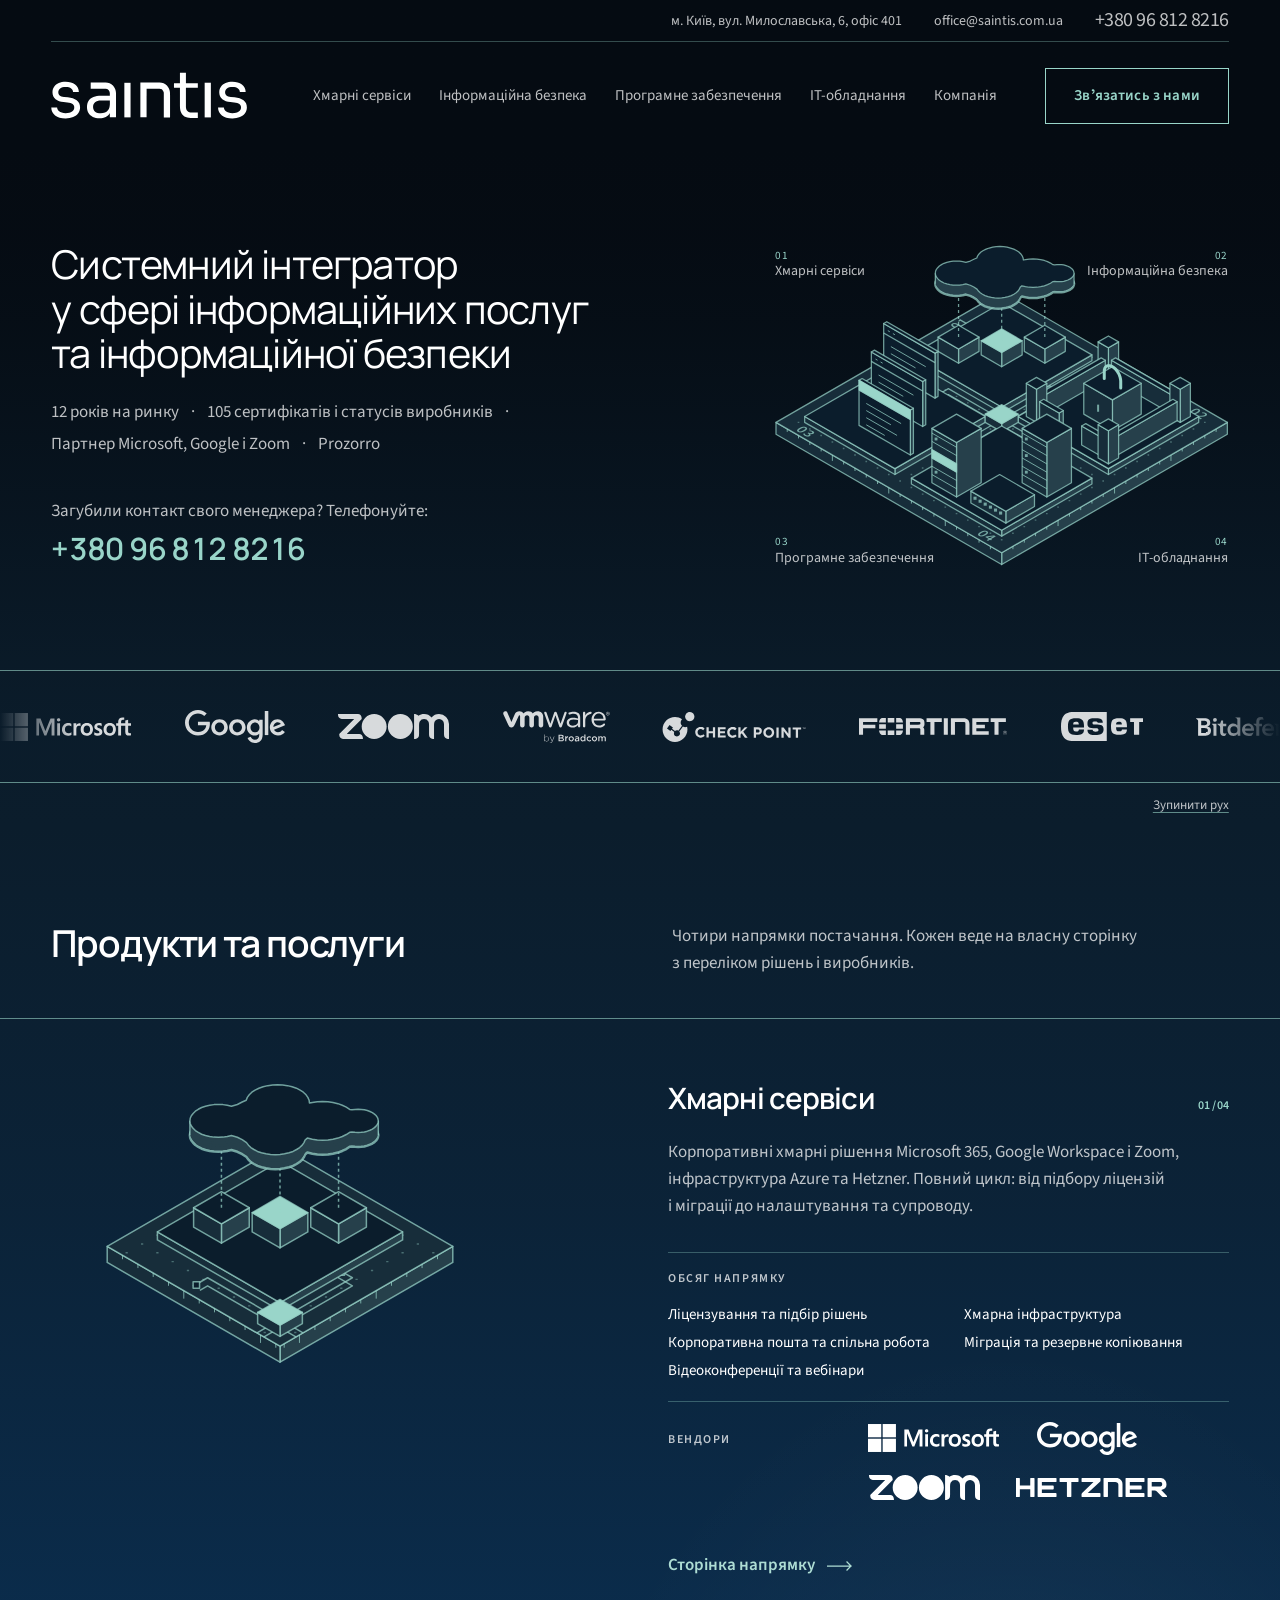
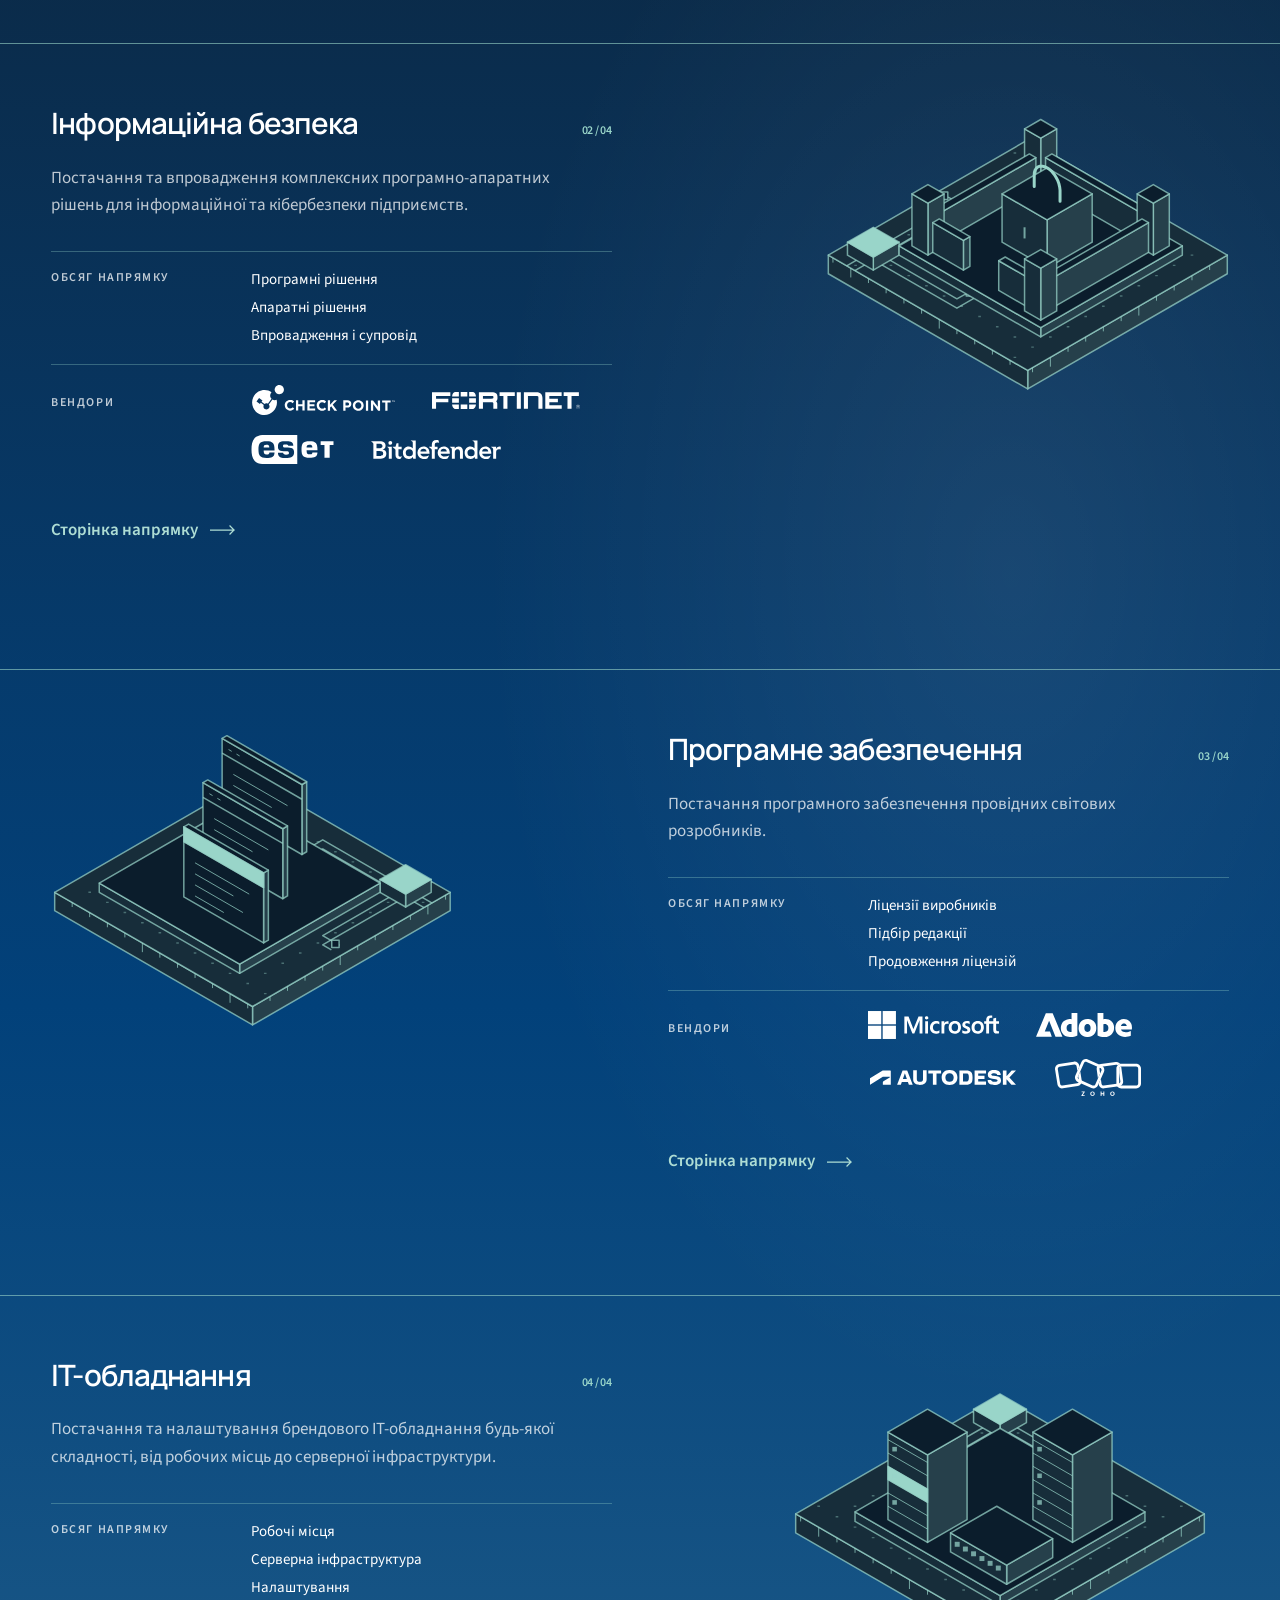
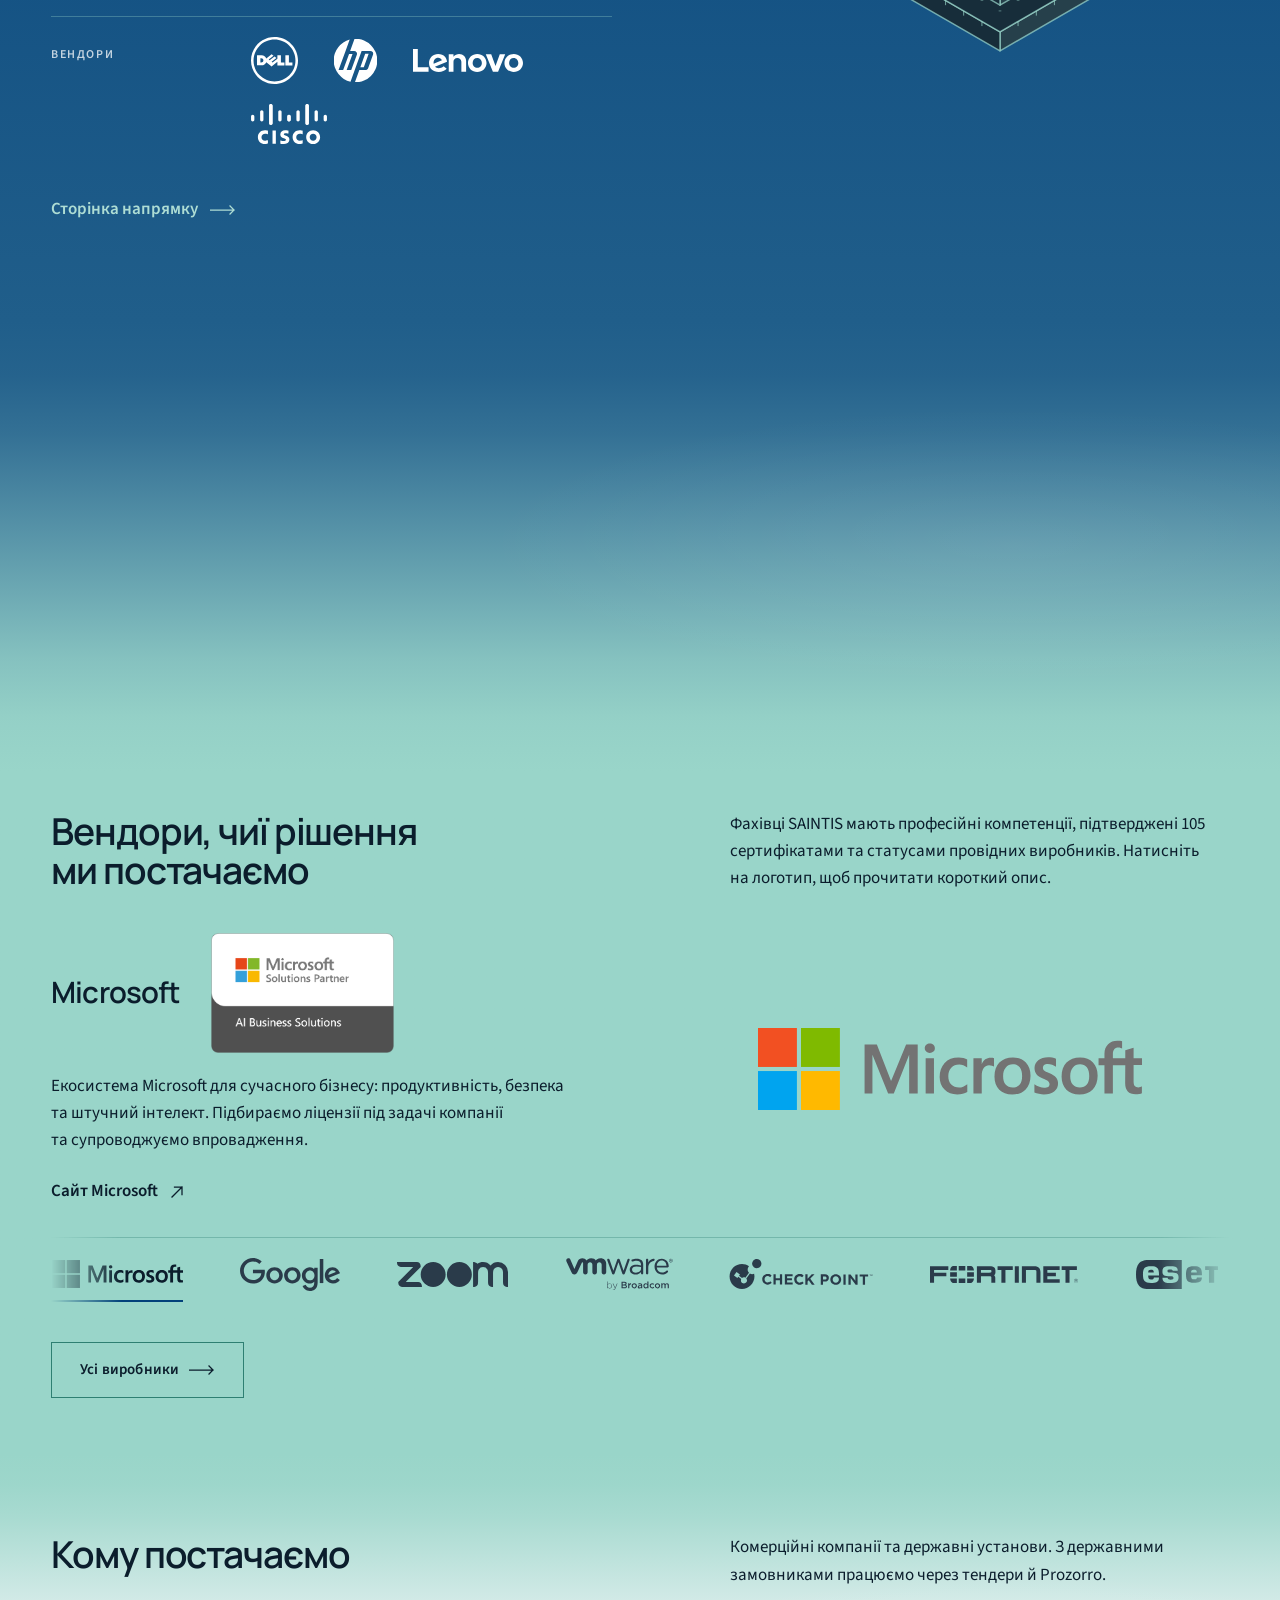
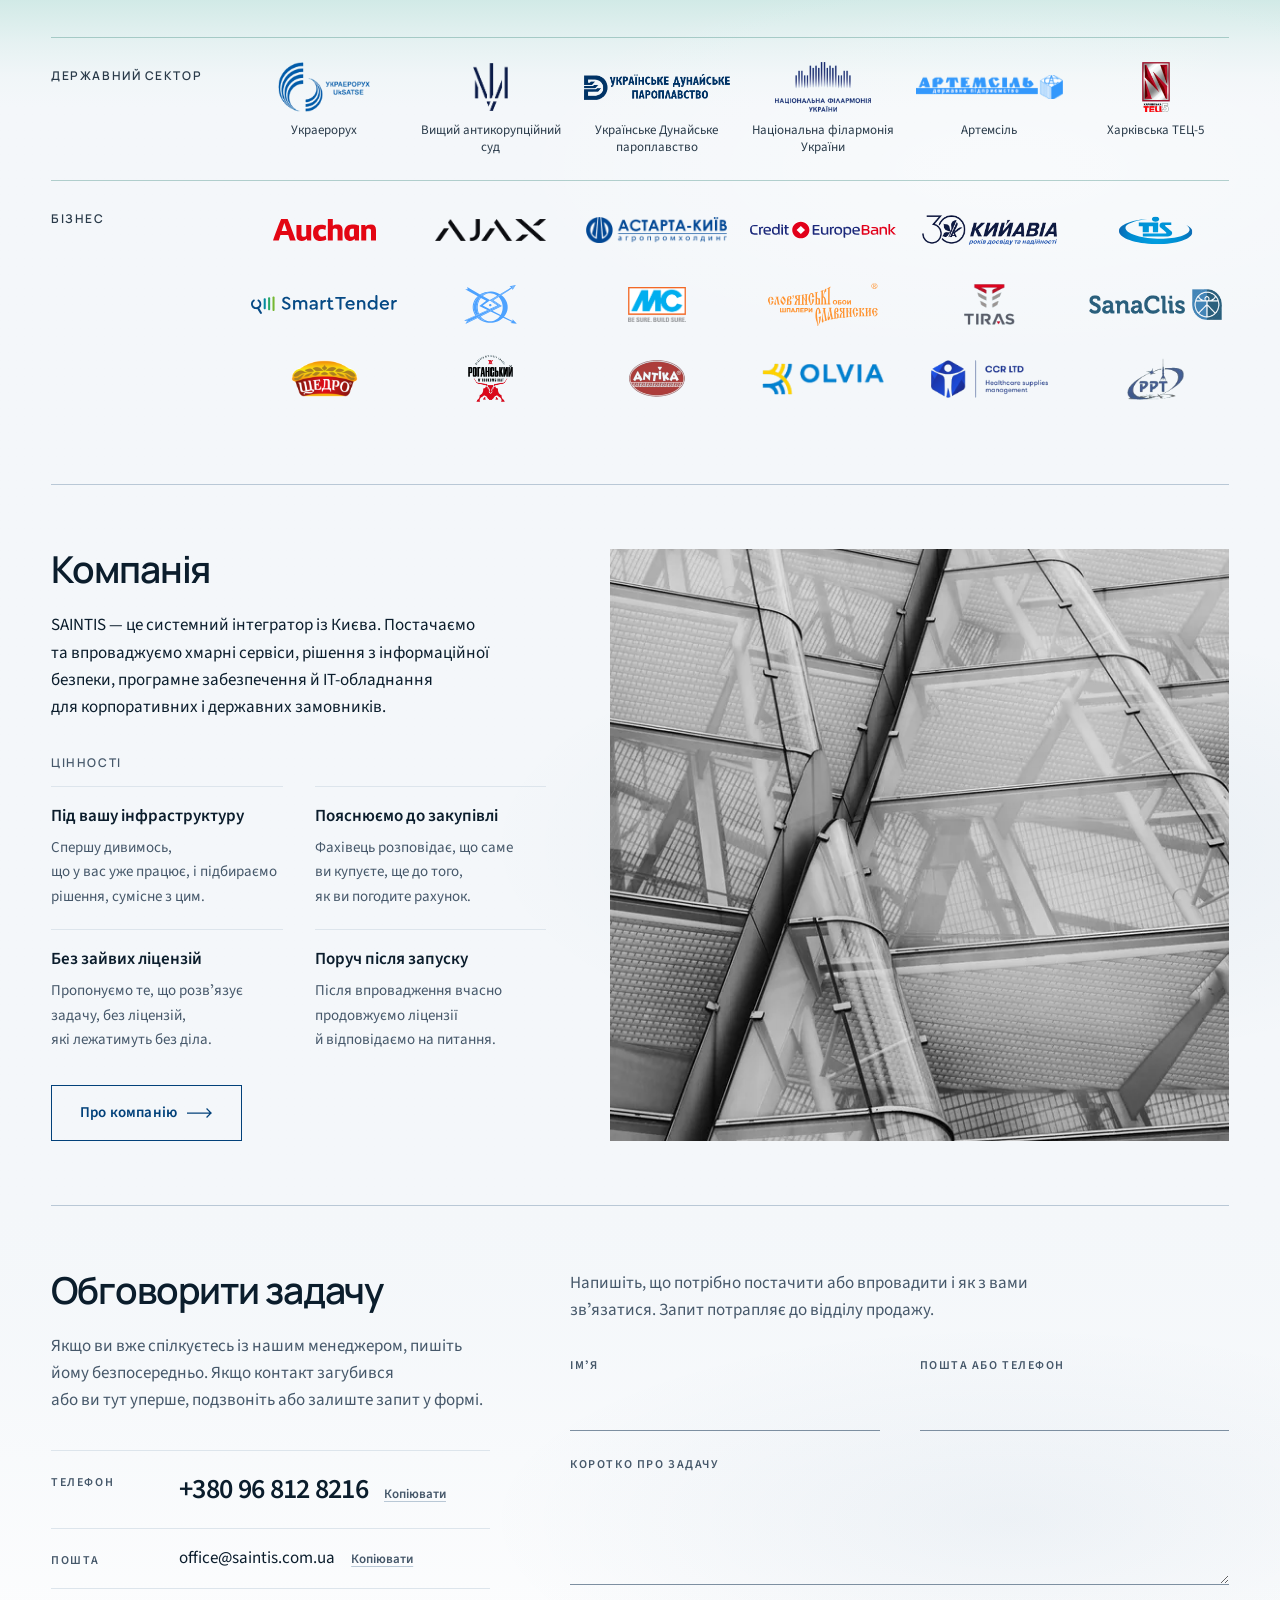
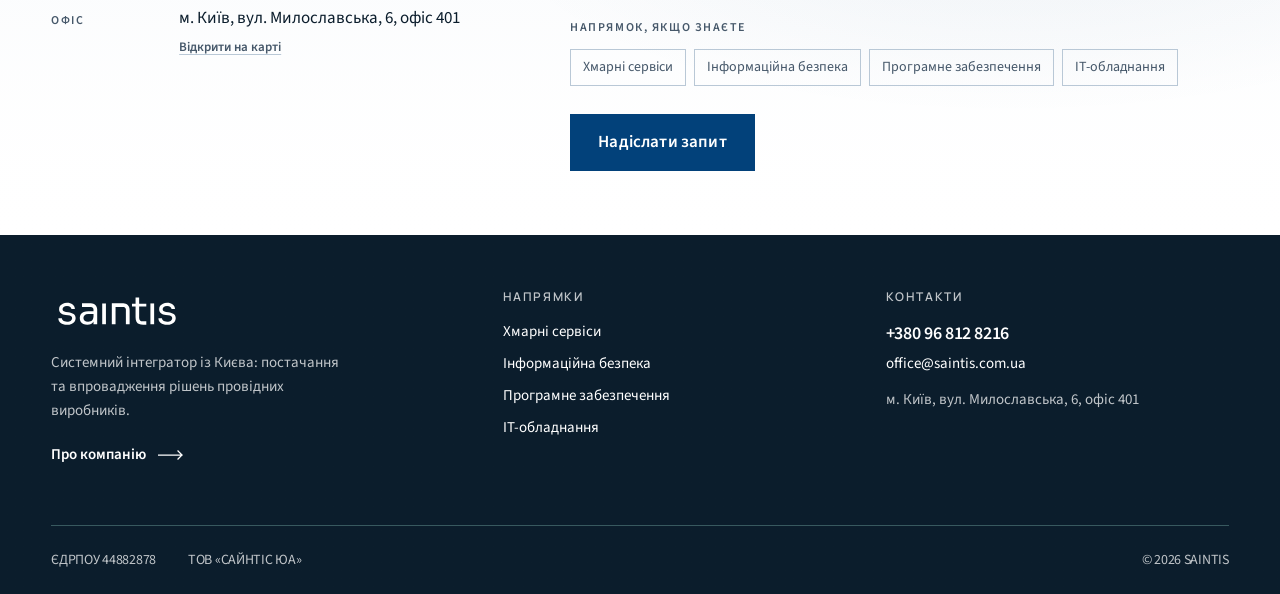
==== commit 2b51bc3d: "v11: обсяг напрямку у дві колонки, бейджі праворуч від назви вендора Co-Authored-By: Claude Opus 5.5" ====
--- a/v11/index.html
+++ b/v11/index.html
@@ -1,4 +1,4 @@
-<!DOCTYPE html><html lang="uk"><head><meta charset="utf-8"><meta name="viewport" content="width=device-width, initial-scale=1"><meta name="robots" content="noindex" /><title>Системний інтегратор SAINTIS, Київ</title><meta name="description" content="ТОВ «САЙНТІС ЮА», Київ: хмарні сервіси, інформаційна безпека, програмне забезпечення та ІТ-обладнання. 12 років на ринку, 105 сертифікатів і статусів виробників."><link rel="icon" href="/_astro/icon-tile.CX155H_2_1tXdYQ.png" sizes="32x32"><link rel="apple-touch-icon" href="/_astro/icon-tile.CX155H_2_Z1qPI3j.png"><meta property="og:title" content="Системний інтегратор SAINTIS, Київ"><meta property="og:description" content="ТОВ «САЙНТІС ЮА», Київ: хмарні сервіси, інформаційна безпека, програмне забезпечення та ІТ-обладнання. 12 років на ринку, 105 сертифікатів і статусів виробників."><meta property="og:locale" content="uk_UA"><link rel="preconnect" href="https://fonts.googleapis.com"><link rel="preconnect" href="https://fonts.gstatic.com" crossorigin><link rel="stylesheet" href="https://fonts.googleapis.com/css2?family=Manrope:wght@400;600&family=Source+Sans+3:wght@400;600&display=swap"><link rel="stylesheet" href="/_astro/global.Dn0qfnr8.css"><link rel="stylesheet" href="/_astro/site.DMiTbckL.css"></head><body><a href="#main" class="sr-only focus:not-sr-only focus:absolute focus:z-50 focus:m-4 focus:bg-aqua focus:px-4 focus:py-2 focus:text-night-1">Перейти до вмісту</a><div><header class="masthead phase phase-dark relative z-50" style="--from:#050b12;--to:#050b12;--air:transparent" data-masthead><div class="shell"><div class="masthead-top flex flex-wrap items-center justify-end gap-x-8 gap-y-1 py-2 text-sm" style="border-bottom:1px solid var(--rule)"><span class="hidden text-[color:var(--dim)] sm:inline">м. Київ, вул. Милославська, 6, офіс 401</span><a href="mailto:office@saintis.com.ua" class="text-[color:var(--dim)] hover:text-white">office@saintis.com.ua</a><a href="tel:+380968128216" class="num text-[1.25rem] leading-tight tracking-tight text-[color:var(--dim)] hover:text-white">+380 96 812 8216</a></div><div class="masthead-row flex flex-wrap items-center gap-x-6 py-5"><a href="/v11/" class="masthead-logo order-1 -ml-2 block w-[160px] shrink-0 text-[color:var(--ink)] sm:-ml-3 sm:w-[220px]" aria-label="SAINTIS, на головну"><?xml version="1.0" encoding="utf-8"?>
+<!DOCTYPE html><html lang="uk"><head><meta charset="utf-8"><meta name="viewport" content="width=device-width, initial-scale=1"><meta name="robots" content="noindex" /><title>Системний інтегратор SAINTIS, Київ</title><meta name="description" content="ТОВ «САЙНТІС ЮА», Київ: хмарні сервіси, інформаційна безпека, програмне забезпечення та ІТ-обладнання. 12 років на ринку, 105 сертифікатів і статусів виробників."><link rel="icon" href="/_astro/icon-tile.CX155H_2_1tXdYQ.png" sizes="32x32"><link rel="apple-touch-icon" href="/_astro/icon-tile.CX155H_2_Z1qPI3j.png"><meta property="og:title" content="Системний інтегратор SAINTIS, Київ"><meta property="og:description" content="ТОВ «САЙНТІС ЮА», Київ: хмарні сервіси, інформаційна безпека, програмне забезпечення та ІТ-обладнання. 12 років на ринку, 105 сертифікатів і статусів виробників."><meta property="og:locale" content="uk_UA"><link rel="preconnect" href="https://fonts.googleapis.com"><link rel="preconnect" href="https://fonts.gstatic.com" crossorigin><link rel="stylesheet" href="https://fonts.googleapis.com/css2?family=Manrope:wght@400;600&family=Source+Sans+3:wght@400;600&display=swap"><link rel="stylesheet" href="/_astro/global.Dn0qfnr8.css"><link rel="stylesheet" href="/_astro/site.CoPI9Cvi.css"></head><body><a href="#main" class="sr-only focus:not-sr-only focus:absolute focus:z-50 focus:m-4 focus:bg-aqua focus:px-4 focus:py-2 focus:text-night-1">Перейти до вмісту</a><div><header class="masthead phase phase-dark relative z-50" style="--from:#050b12;--to:#050b12;--air:transparent" data-masthead><div class="shell"><div class="masthead-top flex flex-wrap items-center justify-end gap-x-8 gap-y-1 py-2 text-sm" style="border-bottom:1px solid var(--rule)"><span class="hidden text-[color:var(--dim)] sm:inline">м. Київ, вул. Милославська, 6, офіс 401</span><a href="mailto:office@saintis.com.ua" class="text-[color:var(--dim)] hover:text-white">office@saintis.com.ua</a><a href="tel:+380968128216" class="num text-[1.25rem] leading-tight tracking-tight text-[color:var(--dim)] hover:text-white">+380 96 812 8216</a></div><div class="masthead-row flex flex-wrap items-center gap-x-6 py-5"><a href="/v11/" class="masthead-logo order-1 -ml-2 block w-[160px] shrink-0 text-[color:var(--ink)] sm:-ml-3 sm:w-[220px]" aria-label="SAINTIS, на головну"><?xml version="1.0" encoding="utf-8"?>
 <!-- Generator: Adobe Illustrator 23.1.0, SVG Export Plug-In . SVG Version: 6.00 Build 0)  -->
 <svg version="1.1" xmlns="http://www.w3.org/2000/svg" xmlns:xlink="http://www.w3.org/1999/xlink" x="0px" y="0px"
 	 viewBox="0 0 566.9 173.2" style="enable-background:new 0 0 566.9 173.2;" xml:space="preserve">
@@ -36,7 +36,7 @@
 	</g>
 </g>
 </svg>
-</a><nav class="navrow order-4 hidden basis-full pt-4 sm:block xl:order-2 xl:ml-auto xl:basis-auto xl:pt-0" aria-label="Основна навігація"><ul class="flex items-center gap-4 text-[0.9375rem] md:gap-7"><li><a href="#hmarni-servisy" class="whitespace-nowrap text-[color:var(--dim)] hover:text-[color:var(--ink)]">Хмарні сервіси</a></li><li><a href="#informatsiina-bezpeka" class="whitespace-nowrap text-[color:var(--dim)] hover:text-[color:var(--ink)]">Інформаційна безпека</a></li><li><a href="#programne-zabezpechennia" class="whitespace-nowrap text-[color:var(--dim)] hover:text-[color:var(--ink)]">Програмне забезпечення</a></li><li><a href="#it-obladnannia" class="whitespace-nowrap text-[color:var(--dim)] hover:text-[color:var(--ink)]">ІТ-обладнання</a></li><li><a href="#kompaniia" class="whitespace-nowrap text-[color:var(--dim)] hover:text-[color:var(--ink)]">Компанія</a></li></ul></nav><button type="button" class="cta cta-ghost order-2 ml-auto hidden text-[0.9375rem] sm:inline-flex xl:order-3 xl:ml-6" data-open-request>Звʼязатись з нами</button><details class="menu order-3 ml-auto sm:hidden"><summary class="flex cursor-pointer list-none items-center gap-2.5 py-2 pl-3 font-semibold [&amp;::-webkit-details-marker]:hidden"><span class="menu-label">Меню</span><svg width="18" height="14" viewBox="0 0 18 14" fill="none" aria-hidden="true"><path class="menu-bar-1" d="M0 1.5h18" stroke="currentColor" stroke-width="1.5"></path><path class="menu-bar-2" d="M0 7h18" stroke="currentColor" stroke-width="1.5"></path><path class="menu-bar-3" d="M0 12.5h18" stroke="currentColor" stroke-width="1.5"></path></svg></summary><div class="menu-panel phase-dark"><div class="horizon"></div><div class="shell"><nav aria-label="Основна навігація"><ul><li><a href="#hmarni-servisy" class="rule-top block py-4 text-[1.0625rem] font-semibold hover:text-aqua">Хмарні сервіси</a></li><li><a href="#informatsiina-bezpeka" class="rule-top block py-4 text-[1.0625rem] font-semibold hover:text-aqua">Інформаційна безпека</a></li><li><a href="#programne-zabezpechennia" class="rule-top block py-4 text-[1.0625rem] font-semibold hover:text-aqua">Програмне забезпечення</a></li><li><a href="#it-obladnannia" class="rule-top block py-4 text-[1.0625rem] font-semibold hover:text-aqua">ІТ-обладнання</a></li><li><a href="#kompaniia" class="rule-top block py-4 text-[1.0625rem] font-semibold hover:text-aqua">Компанія</a></li></ul></nav><div class="rule-top mt-2 flex flex-col gap-4 pt-6 pb-8"><button type="button" class="cta cta-aqua justify-center" data-open-request>Звʼязатись з нами</button><a href="tel:+380968128216" class="num text-center text-lg font-semibold">+380 96 812 8216</a></div></div></div></details></div></div></header></div><script type="module">var e=document.querySelector(`[data-masthead]`),t=e?.parentElement;if(e&&t){new IntersectionObserver(([n])=>{let r=!n.isIntersecting&&n.boundingClientRect.top<0;r!==e.classList.contains(`is-compact`)&&(t.style.height=r?`${t.offsetHeight}px`:``,e.classList.toggle(`is-compact`,r),r?_():(e.style.background=``,u(!1)))}).observe(t);let n=(e,t,n)=>`color-mix(in oklab, ${t} ${(n*100).toFixed(2)}%, ${e})`,r=[[0,0],[.12,.04],[.25,.16],[.5,.5],[.75,.84],[.88,.96],[1,1]],i=`#0b1d2c`,a=`#02417a`,o=`#205e8a`,s=[[0,i],[.14,n(i,a,.16)],[.34,n(i,a,.5)],[.54,n(i,a,.84)],[.66,a],[.84,n(a,o,.5)],[1,o]],c=[...document.querySelectorAll(`main > .phase, body > footer.phase`)],l=e=>{if(e.classList.contains(`phase-directions`))return s;let t=getComputedStyle(e),i=t.getPropertyValue(`--from`).trim(),a=t.getPropertyValue(`--to`).trim(),o=parseFloat(t.getPropertyValue(`--ramp`))||1;return[...r.map(([e,t])=>[e*o,n(i,a,t)]),[1,a]]},u=t=>{e.classList.toggle(`phase-light`,t),e.classList.toggle(`phase-dark`,!t)},d=e=>Math.min(1,Math.max(0,e)),f=(e,t,n)=>{let r=(e+.3963377774*t+.2158037573*n)**3,i=(e-.1055613458*t-.0638541728*n)**3,a=(e-.0894841775*t-1.291485548*n)**3;return .2126*d(4.0767416621*r-3.3077115913*i+.2309699292*a)+.7152*d(-1.2684380046*r+2.6097574011*i-.3413193965*a)+.0722*d(-.0041960863*r-.7034186147*i+1.707614701*a)},p=.085,m=.235,h=t=>{let n=(t.match(/-?[\d.]+%?/g)??[]).map(parseFloat);if(!t.startsWith(`oklab`)||n.length<3)return u(!1);let r=t.includes(`%`)&&n[0]>1?n[0]/100:n[0],[i,a]=[n[1],n[2]],o=f(r,i,a);if(o>p&&o<m){let t=o<.15?p:m,n=0,r=1;for(let e=0;e<20;e++){let e=(n+r)/2;f(e,i,a)<t?n=e:r=e}return e.style.background=`oklab(${r.toFixed(4)} ${i} ${a})`,u(t===m)}u(o>=m)},g=!1;function _(){if(g=!1,!e.classList.contains(`is-compact`))return;let t=e.getBoundingClientRect().bottom,r=c.find(e=>{let n=e.getBoundingClientRect();return n.top<=t&&n.bottom>t});if(!r)return;let i=r.getBoundingClientRect(),a=Math.min(1,Math.max(0,(t-i.top)/i.height)),o=l(r),s=Math.max(1,o.findIndex(([e])=>e>=a)),[u,d]=o[s-1],[f,p]=o[s];e.style.background=n(d,p,f>u?(a-u)/(f-u):0),h(getComputedStyle(e).backgroundColor)}let v=e.querySelector(`.menu`);v&&(v.addEventListener(`click`,e=>{e.target.closest(`.menu-panel a`)&&(v.open=!1)}),addEventListener(`keydown`,e=>{e.key===`Escape`&&v.open&&!document.querySelector(`dialog[open]`)&&(v.open=!1,v.querySelector(`summary`)?.focus())})),addEventListener(`scroll`,()=>{g||(g=!0,requestAnimationFrame(_))},{passive:!0})}</script><main id="main"><section class="phase phase-dark hero-fill" style="--from:#050b12;--to:#0b1d2c;--air:transparent"><div class="hero-body"><div class="shell"><div class="grid gap-x-16 gap-y-12 pt-10 pb-14 md:pt-14 md:pb-16 lg:grid-cols-12"><div class="lg:col-span-7"><h1 class="max-w-[29ch] text-[clamp(1.4375rem,6.4vw,1.75rem)] leading-[1.12] font-normal tracking-[-0.02em] md:text-[clamp(1.75rem,3.1vw,2.75rem)]">Системний інтегратор у сфері інформаційних послуг та інформаційної безпеки</h1><ul class="hero-facts mt-6 flex max-w-[36rem] flex-col gap-x-3 gap-y-1 text-[color:var(--dim)] sm:flex-row sm:flex-wrap"><li>12 років на ринку</li><li>105 сертифікатів і статусів виробників</li><li>Партнер Microsoft, Google і Zoom</li><li>Prozorro</li></ul><div class="mt-10"><p class="text-[color:var(--dim)]">Загубили контакт свого менеджера? Телефонуйте:</p><a href="tel:+380968128216" class="hero-phone num display mt-2 inline-block text-[clamp(1.5rem,2.4vw,2rem)] text-aqua hover:text-white">+380 96 812 8216</a></div></div><div class="hero-scene hidden lg:col-span-5 lg:col-start-8 lg:block lg:w-[min(30rem,100%)] lg:justify-self-end"><svg class="scene" viewBox="0 0 486 343" preserveAspectRatio="xMaxYMid meet" fill="none" xmlns="http://www.w3.org/2000/svg" role="group" aria-label="Чотири напрямки однією системою"><g transform="translate(243 49.9) scale(1.270)" stroke="var(--art-line)" stroke-width="1.25" stroke-linejoin="round"><path d="M190.5 120L0 230L0 220L190.5 110Z" fill="var(--art-s2)"/><path d="M-190.5 120L0 230L0 220L-190.5 110Z" fill="var(--art-s1)"/><path d="M0 0L190.5 110L0 220L-190.5 110Z" fill="var(--art-s1)"/><g stroke-width="1"><path d="M181 115.5L181 118"/><path d="M-181 115.5L-181 118"/><path d="M171.5 121L171.5 123.5"/><path d="M-171.5 121L-171.5 123.5"/><path d="M161.9 126.5L161.9 129"/><path d="M-161.9 126.5L-161.9 129"/><path d="M152.4 132L152.4 134.5"/><path d="M-152.4 132L-152.4 134.5"/><path d="M142.9 137.5L142.9 142.5"/><path d="M-142.9 137.5L-142.9 142.5"/><path d="M133.4 143L133.4 145.5"/><path d="M-133.4 143L-133.4 145.5"/><path d="M123.8 148.5L123.8 151"/><path d="M-123.8 148.5L-123.8 151"/><path d="M114.3 154L114.3 156.5"/><path d="M-114.3 154L-114.3 156.5"/><path d="M104.8 159.5L104.8 162"/><path d="M-104.8 159.5L-104.8 162"/><path d="M95.3 165L95.3 170"/><path d="M-95.3 165L-95.3 170"/><path d="M85.7 170.5L85.7 173"/><path d="M-85.7 170.5L-85.7 173"/><path d="M76.2 176L76.2 178.5"/><path d="M-76.2 176L-76.2 178.5"/><path d="M66.7 181.5L66.7 184"/><path d="M-66.7 181.5L-66.7 184"/><path d="M57.2 187L57.2 189.5"/><path d="M-57.2 187L-57.2 189.5"/><path d="M47.6 192.5L47.6 197.5"/><path d="M-47.6 192.5L-47.6 197.5"/><path d="M38.1 198L38.1 200.5"/><path d="M-38.1 198L-38.1 200.5"/><path d="M28.6 203.5L28.6 206"/><path d="M-28.6 203.5L-28.6 206"/><path d="M19.1 209L19.1 211.5"/><path d="M-19.1 209L-19.1 211.5"/><path d="M9.5 214.5L9.5 217"/><path d="M-9.5 214.5L-9.5 217"/></g><path d="M-0.7 11h1.4M-10.2 16.5h1.4M-19.8 22h1.4M-29.3 27.5h1.4M-38.8 33h1.4M-48.3 38.5h1.4M-57.9 44h1.4M-67.4 49.5h1.4M-76.9 55h1.4M-86.4 60.5h1.4M-96 66h1.4M-105.5 71.5h1.4M-115 77h1.4M-124.5 82.5h1.4M-134.1 88h1.4M-143.6 93.5h1.4M-153.1 99h1.4M-162.6 104.5h1.4M-172.2 110h1.4M8.8 16.5h1.4M-76.9 66h1.4M-162.6 115.5h1.4M18.4 22h1.4M-67.4 71.5h1.4M-153.1 121h1.4M27.9 27.5h1.4M-57.9 77h1.4M-143.6 126.5h1.4M37.4 33h1.4M-48.3 82.5h1.4M-134.1 132h1.4M46.9 38.5h1.4M-38.8 88h1.4M-124.5 137.5h1.4M56.5 44h1.4M-29.3 93.5h1.4M-115 143h1.4M66 49.5h1.4M-19.8 99h1.4M-105.5 148.5h1.4M75.5 55h1.4M-10.2 104.5h1.4M-96 154h1.4M85 60.5h1.4M75.5 66h1.4M66 71.5h1.4M56.5 77h1.4M46.9 82.5h1.4M37.4 88h1.4M27.9 93.5h1.4M18.4 99h1.4M8.8 104.5h1.4M-10.2 115.5h1.4M-19.8 121h1.4M-29.3 126.5h1.4M-38.8 132h1.4M-48.3 137.5h1.4M-57.9 143h1.4M-67.4 148.5h1.4M-76.9 154h1.4M-86.4 159.5h1.4M94.6 66h1.4M8.8 115.5h1.4M-76.9 165h1.4M104.1 71.5h1.4M18.4 121h1.4M-67.4 170.5h1.4M113.6 77h1.4M27.9 126.5h1.4M-57.9 176h1.4M123.1 82.5h1.4M37.4 132h1.4M-48.3 181.5h1.4M132.7 88h1.4M46.9 137.5h1.4M-38.8 187h1.4M142.2 93.5h1.4M56.5 143h1.4M-29.3 192.5h1.4M151.7 99h1.4M66 148.5h1.4M-19.8 198h1.4M161.2 104.5h1.4M75.5 154h1.4M-10.2 203.5h1.4M170.8 110h1.4M161.2 115.5h1.4M151.7 121h1.4M142.2 126.5h1.4M132.7 132h1.4M123.1 137.5h1.4M113.6 143h1.4M104.1 148.5h1.4M94.6 154h1.4M85 159.5h1.4M75.5 165h1.4M66 170.5h1.4M56.5 176h1.4M46.9 181.5h1.4M37.4 187h1.4M27.9 192.5h1.4M18.4 198h1.4M8.8 203.5h1.4M-0.7 209h1.4" stroke-width="1.4" opacity="0.55"/><text class="scene-silk" aria-hidden="true" transform="matrix(0.866 -0.5 0.866 0.5 -37.7 32.3)">01</text><text class="scene-silk" aria-hidden="true" transform="matrix(0.866 0.5 -0.866 0.5 157.2 101.3)">02</text><text class="scene-silk" aria-hidden="true" transform="matrix(0.866 0.5 -0.866 0.5 -174.1 116.5)">03</text><text class="scene-silk" aria-hidden="true" transform="matrix(0.866 0.5 -0.866 0.5 -21.7 204.5)">04</text><path d="M-2.2 108.8L45 81.5L40.3 78.8"/><path d="M2.2 111.3L45 86.5L35.9 81.3"/><rect x="36.1" y="76" width="4" height="4" fill="var(--art-panel)"/><path d="M2.2 108.8L45 133.5L49.8 130.8"/><path d="M-2.2 111.3L45 138.5L54.1 133.3"/><rect x="50" y="128" width="4" height="4" fill="var(--art-panel)"/><path d="M2.2 108.8L-45 81.5L-54.1 86.8"/><path d="M-2.2 111.3L-45 86.5L-49.8 89.3"/><rect x="-54" y="84" width="4" height="4" fill="var(--art-panel)"/><path d="M-2.2 108.8L-45 133.5L-35.9 138.8"/><path d="M2.2 111.3L-45 138.5L-40.3 141.3"/><rect x="-40.1" y="136" width="4" height="4" fill="var(--art-panel)"/><a href="#hmarni-servisy" class="scene-link" data-dir="0" aria-label="Хмарні сервіси"><g class="scene-mod"><path d="M76.2 58L0 102L0 97L76.2 53Z" fill="var(--art-s2)"/><path d="M-76.2 58L0 102L0 97L-76.2 53Z" fill="var(--art-s1)"/><path d="M0 9L76.2 53L0 97L-76.2 53Z" fill="var(--art-panel)"/><path d="M-19.1 50L-36.4 60L-36.4 48L-19.1 38Z" fill="var(--art-s2)"/><path d="M-53.7 50L-36.4 60L-36.4 48L-53.7 38Z" fill="var(--art-s1)"/><path d="M-36.4 28L-19.1 38L-36.4 48L-53.7 38Z" fill="var(--art-panel)"/><path d="M53.7 50L36.4 60L36.4 48L53.7 38Z" fill="var(--art-s2)"/><path d="M19.1 50L36.4 60L36.4 48L19.1 38Z" fill="var(--art-s1)"/><path d="M36.4 28L53.7 38L36.4 48L19.1 38Z" fill="var(--art-panel)"/><path d="M17.3 53L0 63L0 51L17.3 41Z" fill="var(--art-s2)"/><path d="M-17.3 53L0 63L0 51L-17.3 41Z" fill="var(--art-s1)"/><path d="M0 31L17.3 41L0 51L-17.3 41Z" fill="var(--art-mark)"/><g stroke-dasharray="3 3"><path d="M-36.4 38L-36.4 -10"/><path d="M0 41L0 -7"/><path d="M36.4 38L36.4 -10"/></g><defs><path id="sc-cloud" d="M-21 -28.8L-20.3 -30.6L-19.1 -32.2L-17.5 -33.8L-15.5 -35.1L-13.1 -36.3L-10.5 -37.2L-7.6 -37.9L-4.6 -38.3L-1.5 -38.5L1.6 -38.3L4.6 -37.9L7.5 -37.2L10.2 -36.3L12.5 -35.1L14.5 -33.8L16.2 -32.2L17.3 -30.6L18.1 -28.8L18.3 -27.1L20.1 -27.4L23.2 -27.9L26.5 -28L29.8 -27.9L32.9 -27.4L36 -26.7L38.7 -25.7L41.2 -24.5L43.3 -23.1L44.7 -22.9L46.6 -23.1L48.6 -23.2L50.5 -23.1L52.4 -22.9L54.3 -22.4L55.9 -21.8L57.4 -21.1L58.7 -20.2L59.7 -19.3L60.5 -18.2L60.9 -17.1L61.1 -16L60.9 -14.9L60.5 -13.8L59.7 -12.7L58.7 -11.8L57.4 -10.9L55.9 -10.2L54.3 -9.6L52.4 -9.1L50.5 -8.9L48.6 -8.8L46.6 -8.9L44.7 -9.1L43.3 -8.9L41.2 -7.5L38.7 -6.3L36 -5.3L32.9 -4.6L29.8 -4.1L26.5 -4L23.2 -4.1L20.1 -4.6L17 -5.3L15.6 -4.1L14.9 -2.5L13.8 -0.9L12.2 0.6L10.3 1.8L8.1 3L5.6 3.8L2.8 4.5L0 4.9L-2.9 5L-5.9 4.9L-8.7 4.5L-11.5 3.8L-14 3L-16.2 1.8L-18.1 0.6L-19.6 -0.9L-20.8 -2.5L-23.5 -4.3L-26.5 -5.8L-30.2 -6.9L-32.8 -6.3L-35.5 -5.9L-38.3 -5.8L-41 -5.9L-43.7 -6.3L-46.3 -6.9L-48.7 -7.7L-50.8 -8.8L-52.6 -10L-54 -11.4L-55.1 -12.8L-55.8 -14.4L-56 -16L-55.8 -17.6L-55.1 -19.2L-54 -20.6L-52.6 -22L-50.8 -23.2L-48.7 -24.3L-46.3 -25.1L-43.7 -25.7L-41 -26.1L-38.3 -26.2L-35.5 -26.1L-32.8 -25.7L-30.2 -25.1L-26.5 -26.2L-23.5 -27.7Z"/></defs><use href="#sc-cloud" y="9" fill="var(--art-s2)" stroke-width="2.5"/><use href="#sc-cloud" y="7.5" fill="var(--art-s2)" stroke="none"/><use href="#sc-cloud" y="6" fill="var(--art-s2)" stroke="none"/><use href="#sc-cloud" y="4.5" fill="var(--art-s2)" stroke="none"/><use href="#sc-cloud" y="3" fill="var(--art-s2)" stroke="none"/><use href="#sc-cloud" y="1.5" fill="var(--art-s2)" stroke="none"/><path d="M-56 -16v9M61.1 -16v9"/><use href="#sc-cloud" fill="var(--art-panel)"/></g></a><a href="#informatsiina-bezpeka" class="scene-link" data-dir="1" aria-label="Інформаційна безпека"><g class="scene-mod"><path d="M166.3 110L90.1 154L90.1 149L166.3 105Z" fill="var(--art-s2)"/><path d="M13.9 110L90.1 154L90.1 149L13.9 105Z" fill="var(--art-s1)"/><path d="M90.1 61L166.3 105L90.1 149L13.9 105Z" fill="var(--art-panel)"/><path d="M98.7 70L90.1 75L90.1 47L98.7 42Z" fill="var(--art-s2)"/><path d="M81.4 70L90.1 75L90.1 47L81.4 42Z" fill="var(--art-s1)"/><path d="M90.1 37L98.7 42L90.1 47L81.4 42Z" fill="var(--art-panel)"/><path d="M148.1 101.5L144.6 103.5L144.6 87.5L148.1 85.5Z" fill="var(--art-s2)"/><path d="M92.7 73.5L144.6 103.5L144.6 87.5L92.7 57.5Z" fill="var(--art-s1)"/><path d="M96.1 55.5L148.1 85.5L144.6 87.5L92.7 57.5Z" fill="var(--art-panel)"/><path d="M87.5 73.5L35.5 103.5L35.5 87.5L87.5 57.5Z" fill="var(--art-s2)"/><path d="M32 101.5L35.5 103.5L35.5 87.5L32 85.5Z" fill="var(--art-s1)"/><path d="M84 55.5L87.5 57.5L35.5 87.5L32 85.5Z" fill="var(--art-panel)"/><path d="M117.8 103L93.5 117L93.5 91L117.8 77Z" fill="var(--art-s2)"/><path d="M69.3 103L93.5 117L93.5 91L69.3 77Z" fill="var(--art-s1)"/><path d="M93.5 63L117.8 77L93.5 91L69.3 77Z" fill="var(--art-panel)"/><path d="M81.4 101L81.4 95" stroke-width="2"/><path d="M86.6 73L86.6 67L86.7 65.5L87.1 64.2L87.8 63.2L88.6 62.5L89.7 62.1L90.9 62.1L92.2 62.4L93.5 63L94.9 63.9L96.2 65.1L97.4 66.6L98.4 68.2L99.3 69.9L99.9 71.6L100.3 73.4L100.5 75L100.5 81" stroke="var(--art-mark)" stroke-width="3" stroke-linecap="round"/><path d="M159.3 105L150.7 110L150.7 82L159.3 77Z" fill="var(--art-s2)"/><path d="M142 105L150.7 110L150.7 82L142 77Z" fill="var(--art-s1)"/><path d="M150.7 72L159.3 77L150.7 82L142 77Z" fill="var(--art-panel)"/><path d="M38.1 105L29.4 110L29.4 82L38.1 77Z" fill="var(--art-s2)"/><path d="M20.8 105L29.4 110L29.4 82L20.8 77Z" fill="var(--art-s1)"/><path d="M29.4 72L38.1 77L29.4 82L20.8 77Z" fill="var(--art-panel)"/><path d="M52 116L48.5 118L48.5 102L52 100Z" fill="var(--art-s2)"/><path d="M32 108.5L48.5 118L48.5 102L32 92.5Z" fill="var(--art-s1)"/><path d="M35.5 90.5L52 100L48.5 102L32 92.5Z" fill="var(--art-panel)"/><path d="M148.1 108.5L96.1 138.5L96.1 122.5L148.1 92.5Z" fill="var(--art-s2)"/><path d="M92.7 136.5L96.1 138.5L96.1 122.5L92.7 120.5Z" fill="var(--art-s1)"/><path d="M144.6 90.5L148.1 92.5L96.1 122.5L92.7 120.5Z" fill="var(--art-panel)"/><path d="M87.5 136.5L84 138.5L84 122.5L87.5 120.5Z" fill="var(--art-s2)"/><path d="M67.5 129L84 138.5L84 122.5L67.5 113Z" fill="var(--art-s1)"/><path d="M71 111L87.5 120.5L84 122.5L67.5 113Z" fill="var(--art-panel)"/><path d="M98.7 140L90.1 145L90.1 117L98.7 112Z" fill="var(--art-s2)"/><path d="M81.4 140L90.1 145L90.1 117L81.4 112Z" fill="var(--art-s1)"/><path d="M90.1 107L98.7 112L90.1 117L81.4 112Z" fill="var(--art-panel)"/></g></a><a href="#programne-zabezpechennia" class="scene-link" data-dir="2" aria-label="Програмне забезпечення"><g class="scene-mod"><path d="M-13.9 110L-90.1 154L-90.1 149L-13.9 105Z" fill="var(--art-s2)"/><path d="M-166.3 110L-90.1 154L-90.1 149L-166.3 105Z" fill="var(--art-s1)"/><path d="M-90.1 61L-13.9 105L-90.1 149L-166.3 105Z" fill="var(--art-panel)"/><path d="M-53.7 88L-56.3 89.5L-56.3 51.5L-53.7 50Z" fill="var(--art-s2)"/><path d="M-99.6 64.5L-56.3 89.5L-56.3 51.5L-99.6 26.5Z" fill="var(--art-panel)"/><path d="M-97 25L-53.7 50L-56.3 51.5L-99.6 26.5Z" fill="var(--art-panel)"/><path d="M-99.6 34.5L-56.3 59.5"/><g stroke-width="1"><path d="M-96.1 32.5L-94.4 33.5"/><path d="M-91.8 35L-90.1 36"/><path d="M-93.5 46L-64.1 63"/><path d="M-93.5 52L-72.7 64"/></g><path d="M-64.1 112L-66.7 113.5L-66.7 75.5L-64.1 74Z" fill="var(--art-s2)"/><path d="M-110 88.5L-66.7 113.5L-66.7 75.5L-110 50.5Z" fill="var(--art-panel)"/><path d="M-107.4 49L-64.1 74L-66.7 75.5L-110 50.5Z" fill="var(--art-panel)"/><path d="M-110 58.5L-66.7 83.5"/><g stroke-width="1"><path d="M-106.5 56.5L-104.8 57.5"/><path d="M-102.2 59L-100.5 60"/><path d="M-103.9 70L-74.5 87"/><path d="M-103.9 76L-83.1 88"/></g><path d="M-74.5 136L-77.1 137.5L-77.1 99.5L-74.5 98Z" fill="var(--art-s2)"/><path d="M-120.4 112.5L-77.1 137.5L-77.1 99.5L-120.4 74.5Z" fill="var(--art-panel)"/><path d="M-117.8 73L-74.5 98L-77.1 99.5L-120.4 74.5Z" fill="var(--art-panel)"/><path d="M-120.4 82.5L-77.1 107.5L-77.1 99.5L-120.4 74.5Z" fill="var(--art-mark)"/><path d="M-120.4 82.5L-77.1 107.5"/><g stroke-width="1"><path d="M-116.9 80.5L-115.2 81.5"/><path d="M-112.6 83L-110.9 84"/><path d="M-114.3 94L-84.9 111"/><path d="M-114.3 100L-93.5 112"/><path d="M-114.3 106L-88.3 121"/><path d="M-114.3 112L-98.7 121"/></g></g></a><path d="M13.9 110L0 118L0 111L13.9 103Z" fill="var(--art-s2)"/><path d="M-13.9 110L0 118L0 111L-13.9 103Z" fill="var(--art-s1)"/><path d="M0 95L13.9 103L0 111L-13.9 103Z" fill="var(--art-mark)"/><a href="#it-obladnannia" class="scene-link" data-dir="3" aria-label="ІТ-обладнання"><g class="scene-mod"><path d="M76.2 162L0 206L0 201L76.2 157Z" fill="var(--art-s2)"/><path d="M-76.2 162L0 206L0 201L-76.2 157Z" fill="var(--art-s1)"/><path d="M0 113L76.2 157L0 201L-76.2 157Z" fill="var(--art-panel)"/><path d="M-17.3 161L-38.1 173L-38.1 127L-17.3 115Z" fill="var(--art-s2)"/><path d="M-58.9 161L-38.1 173L-38.1 127L-58.9 115Z" fill="var(--art-s1)"/><path d="M-38.1 103L-17.3 115L-38.1 127L-58.9 115Z" fill="var(--art-panel)"/><path d="M-58.9 140L-38.1 152L-38.1 145L-58.9 133Z" fill="var(--art-mark)"/><g stroke-width="1"><path d="M-58.9 154L-38.1 166"/><path d="M-58.9 147L-38.1 159"/><path d="M-58.9 140L-38.1 152"/><path d="M-58.9 133L-38.1 145"/><path d="M-58.9 126L-38.1 138"/><path d="M-58.9 119L-38.1 131"/></g><rect x="-56.6" y="150.8" width="2.4" height="2.4" fill="var(--art-line)" stroke="none"/><rect x="-56.6" y="136.8" width="2.4" height="2.4" fill="var(--art-line)" stroke="none"/><rect x="-56.6" y="122.8" width="2.4" height="2.4" fill="var(--art-line)" stroke="none"/><path d="M58.9 161L38.1 173L38.1 127L58.9 115Z" fill="var(--art-s2)"/><path d="M17.3 161L38.1 173L38.1 127L17.3 115Z" fill="var(--art-s1)"/><path d="M38.1 103L58.9 115L38.1 127L17.3 115Z" fill="var(--art-panel)"/><g stroke-width="1"><path d="M17.3 154L38.1 166"/><path d="M17.3 147L38.1 159"/><path d="M17.3 140L38.1 152"/><path d="M17.3 133L38.1 145"/><path d="M17.3 126L38.1 138"/><path d="M17.3 119L38.1 131"/></g><rect x="19.6" y="150.8" width="2.4" height="2.4" fill="var(--art-line)" stroke="none"/><rect x="19.6" y="136.8" width="2.4" height="2.4" fill="var(--art-line)" stroke="none"/><rect x="19.6" y="122.8" width="2.4" height="2.4" fill="var(--art-line)" stroke="none"/><path d="M27.7 181L3.5 195L3.5 185L27.7 171Z" fill="var(--art-s2)"/><path d="M-26 178L3.5 195L3.5 185L-26 168Z" fill="var(--art-s1)"/><path d="M-1.7 154L27.7 171L3.5 185L-26 168Z" fill="var(--art-panel)"/><rect x="-23.8" y="172.7" width="2.6" height="2.6" fill="var(--art-line)" stroke="none"/><rect x="-19.5" y="175.2" width="2.6" height="2.6" fill="var(--art-line)" stroke="none"/><rect x="-15.2" y="177.7" width="2.6" height="2.6" fill="var(--art-line)" stroke="none"/><rect x="-10.8" y="180.2" width="2.6" height="2.6" fill="var(--art-line)" stroke="none"/><rect x="-6.5" y="182.7" width="2.6" height="2.6" fill="var(--art-line)" stroke="none"/><rect x="-2.2" y="185.2" width="2.6" height="2.6" fill="var(--art-line)" stroke="none"/></g></a></g><a href="#hmarni-servisy" class="scene-link" data-dir="0" tabindex="-1" aria-hidden="true"><text class="scene-label" x="0" y="14" text-anchor="start"><tspan class="scene-num">01</tspan><tspan x="0" dy="18">Хмарні сервіси</tspan></text></a><a href="#informatsiina-bezpeka" class="scene-link" data-dir="1" tabindex="-1" aria-hidden="true"><text class="scene-label" x="486" y="14" text-anchor="end"><tspan class="scene-num">02</tspan><tspan x="486" dy="18">Інформаційна безпека</tspan></text></a><a href="#programne-zabezpechennia" class="scene-link" data-dir="2" tabindex="-1" aria-hidden="true"><text class="scene-label" x="0" y="321" text-anchor="start"><tspan class="scene-num">03</tspan><tspan x="0" dy="18">Програмне забезпечення</tspan></text></a><a href="#it-obladnannia" class="scene-link" data-dir="3" tabindex="-1" aria-hidden="true"><text class="scene-label" x="486" y="321" text-anchor="end"><tspan class="scene-num">04</tspan><tspan x="486" dy="18">ІТ-обладнання</tspan></text></a></svg></div></div></div></div><div><div class="horizon"></div><div class="strip py-7 md:py-8" style="--drift:125s;--strip-gap:3.25rem" role="group" aria-label="Вендори, з якими працюємо"><div class="strip-track"><div class="strip-group"><a class="logo-link" href="#vendory" data-vendor="microsoft" tabindex="-1" aria-label="Microsoft"><span class="logo" style="--src:url('/vendors/microsoft.svg');--h:28.1;--r:4.69"></span></a><a class="logo-link" href="#vendory" data-vendor="google" tabindex="-1" aria-label="Google"><span class="logo" style="--src:url('/vendors/google.svg');--h:33.5;--r:3.04"></span></a><a class="logo-link" href="#vendory" data-vendor="zoom" tabindex="-1" aria-label="Zoom"><span class="logo" style="--src:url('/vendors/zoom.svg');--h:25.256;--r:4.45"></span></a><a class="logo-link" href="#vendory" data-vendor="vmware" tabindex="-1" aria-label="VMware"><span class="logo" style="--src:url('/vendors/color/vmware-by-broadcom.svg');--h:32.2;--r:3.36"></span></a><a class="logo-link" href="#vendory" data-vendor="checkpoint" tabindex="-1" aria-label="Check Point"><span class="logo" style="--src:url('/vendors/checkpoint.svg');--h:30.240000000000002;--r:4.76"></span></a><a class="logo-link" href="#vendory" data-vendor="fortinet" tabindex="-1" aria-label="Fortinet"><span class="logo" style="--src:url('/vendors/fortinet.svg');--h:17.2;--r:8.72"></span></a><a class="logo-link" href="#vendory" data-vendor="eset" tabindex="-1" aria-label="ESET"><span class="logo" style="--src:url('/vendors/eset.svg');--h:29.325;--r:2.83"></span></a><a class="logo-link" href="#vendory" data-vendor="bitdefender" tabindex="-1" aria-label="Bitdefender"><span class="logo" style="--src:url('/vendors/bitdefender.svg');--h:19.36;--r:6.81"></span></a><a class="logo-link" href="#vendory" data-vendor="adobe" tabindex="-1" aria-label="Adobe"><span class="logo" style="--src:url('/vendors/adobe.svg');--h:24;--r:4"></span></a><a class="logo-link" href="#vendory" data-vendor="autodesk" tabindex="-1" aria-label="Autodesk"><span class="logo" style="--src:url('/vendors/autodesk.svg');--h:15.4;--r:9.74"></span></a><a class="logo-link" href="#vendory" data-vendor="zoho" tabindex="-1" aria-label="Zoho"><span class="logo" style="--src:url('/vendors/zoho.svg');--h:37.4;--r:2.33"></span></a><a class="logo-link" href="#vendory" data-vendor="dell" tabindex="-1" aria-label="Dell"><span class="logo" style="--src:url('/vendors/dell.svg');--h:47.199999999999996;--r:1"></span></a><a class="logo-link" href="#vendory" data-vendor="hp" tabindex="-1" aria-label="HP"><span class="logo" style="--src:url('/vendors/color/hp-2025.svg');--h:42.400000000000006;--r:1"></span></a><a class="logo-link" href="#vendory" data-vendor="lenovo" tabindex="-1" aria-label="Lenovo"><span class="logo" style="--src:url('/vendors/color/lenovo.svg');--h:22.796;--r:4.83"></span></a><a class="logo-link" href="#vendory" data-vendor="cisco" tabindex="-1" aria-label="Cisco"><span class="logo" style="--src:url('/vendors/cisco.svg');--h:40;--r:1.9"></span></a></div><div class="strip-group" aria-hidden="true"><a class="logo-link" href="#vendory" data-vendor="microsoft" tabindex="-1" aria-label="Microsoft"><span class="logo" style="--src:url('/vendors/microsoft.svg');--h:28.1;--r:4.69"></span></a><a class="logo-link" href="#vendory" data-vendor="google" tabindex="-1" aria-label="Google"><span class="logo" style="--src:url('/vendors/google.svg');--h:33.5;--r:3.04"></span></a><a class="logo-link" href="#vendory" data-vendor="zoom" tabindex="-1" aria-label="Zoom"><span class="logo" style="--src:url('/vendors/zoom.svg');--h:25.256;--r:4.45"></span></a><a class="logo-link" href="#vendory" data-vendor="vmware" tabindex="-1" aria-label="VMware"><span class="logo" style="--src:url('/vendors/color/vmware-by-broadcom.svg');--h:32.2;--r:3.36"></span></a><a class="logo-link" href="#vendory" data-vendor="checkpoint" tabindex="-1" aria-label="Check Point"><span class="logo" style="--src:url('/vendors/checkpoint.svg');--h:30.240000000000002;--r:4.76"></span></a><a class="logo-link" href="#vendory" data-vendor="fortinet" tabindex="-1" aria-label="Fortinet"><span class="logo" style="--src:url('/vendors/fortinet.svg');--h:17.2;--r:8.72"></span></a><a class="logo-link" href="#vendory" data-vendor="eset" tabindex="-1" aria-label="ESET"><span class="logo" style="--src:url('/vendors/eset.svg');--h:29.325;--r:2.83"></span></a><a class="logo-link" href="#vendory" data-vendor="bitdefender" tabindex="-1" aria-label="Bitdefender"><span class="logo" style="--src:url('/vendors/bitdefender.svg');--h:19.36;--r:6.81"></span></a><a class="logo-link" href="#vendory" data-vendor="adobe" tabindex="-1" aria-label="Adobe"><span class="logo" style="--src:url('/vendors/adobe.svg');--h:24;--r:4"></span></a><a class="logo-link" href="#vendory" data-vendor="autodesk" tabindex="-1" aria-label="Autodesk"><span class="logo" style="--src:url('/vendors/autodesk.svg');--h:15.4;--r:9.74"></span></a><a class="logo-link" href="#vendory" data-vendor="zoho" tabindex="-1" aria-label="Zoho"><span class="logo" style="--src:url('/vendors/zoho.svg');--h:37.4;--r:2.33"></span></a><a class="logo-link" href="#vendory" data-vendor="dell" tabindex="-1" aria-label="Dell"><span class="logo" style="--src:url('/vendors/dell.svg');--h:47.199999999999996;--r:1"></span></a><a class="logo-link" href="#vendory" data-vendor="hp" tabindex="-1" aria-label="HP"><span class="logo" style="--src:url('/vendors/color/hp-2025.svg');--h:42.400000000000006;--r:1"></span></a><a class="logo-link" href="#vendory" data-vendor="lenovo" tabindex="-1" aria-label="Lenovo"><span class="logo" style="--src:url('/vendors/color/lenovo.svg');--h:22.796;--r:4.83"></span></a><a class="logo-link" href="#vendory" data-vendor="cisco" tabindex="-1" aria-label="Cisco"><span class="logo" style="--src:url('/vendors/cisco.svg');--h:40;--r:1.9"></span></a></div></div></div><div class="horizon"></div><div class="shell flex justify-end"><button type="button" class="motion-toggle" data-motion-toggle>Зупинити рух</button></div></div></section><script type="module">var e=document.querySelector(`[data-motion-toggle]`);e?.addEventListener(`click`,()=>{e.textContent=document.documentElement.classList.toggle(`motion-paused`)?`Увімкнути рух`:`Зупинити рух`});</script><script type="module">document.querySelectorAll(`[data-vendor]`).forEach(e=>{e.addEventListener(`click`,()=>{let t=document.querySelector(`#vf-${e.dataset.vendor}`);t&&(t.checked=!0,t.dispatchEvent(new Event(`change`,{bubbles:!0})))})});</script><section class="phase phase-dark phase-directions" aria-labelledby="napriamky"><div class="shell pt-16 pb-6 md:pt-24 md:pb-10"><div class="grid gap-x-16 gap-y-5 lg:grid-cols-[1fr_1fr]"><h2 id="napriamky" class="text-[clamp(1.375rem,2.9vw,2.5rem)]">Продукти та послуги</h2><p class="measure text-[color:var(--dim)] lg:self-end">Чотири напрямки постачання. Кожен веде на власну сторінку з переліком рішень і виробників.</p></div></div><div class="dir-rows"><article id="hmarni-servisy" class="dir-row"><div class="horizon"></div><div class="shell"><div class="grid items-center gap-x-14 gap-y-10 py-12 md:grid-cols-12 md:py-16"><figure class="dir-art md:col-span-5 md:row-start-1 md:self-start"><div class="mx-auto max-w-[540px] [&amp;&gt;svg]:h-auto [&amp;&gt;svg]:w-full"><svg class="dir-scene" viewBox="0 0 540 345" fill="none" xmlns="http://www.w3.org/2000/svg" role="img" aria-label="Схема: хмарна платформа над трьома підключеними майданчиками"><g transform="translate(270 75) scale(1.897)" stroke="var(--art-line)" stroke-width="1.5" stroke-linejoin="round"><path d="M107.4 72L0 134L0 124L107.4 62Z" fill="var(--art-s2)"/><path d="M-107.4 72L0 134L0 124L-107.4 62Z" fill="var(--art-s1)"/><path d="M0 0L107.4 62L0 124L-107.4 62Z" fill="var(--art-s1)"/><g stroke-width="1"><path d="M97.9 67.5L97.9 70"/><path d="M-97.9 67.5L-97.9 70"/><path d="M88.3 73L88.3 75.5"/><path d="M-88.3 73L-88.3 75.5"/><path d="M78.8 78.5L78.8 81"/><path d="M-78.8 78.5L-78.8 81"/><path d="M69.3 84L69.3 86.5"/><path d="M-69.3 84L-69.3 86.5"/><path d="M59.8 89.5L59.8 94.5"/><path d="M-59.8 89.5L-59.8 94.5"/><path d="M50.2 95L50.2 97.5"/><path d="M-50.2 95L-50.2 97.5"/><path d="M40.7 100.5L40.7 103"/><path d="M-40.7 100.5L-40.7 103"/><path d="M31.2 106L31.2 108.5"/><path d="M-31.2 106L-31.2 108.5"/><path d="M21.7 111.5L21.7 114"/><path d="M-21.7 111.5L-21.7 114"/><path d="M12.1 117L12.1 122"/><path d="M-12.1 117L-12.1 122"/><path d="M2.6 122.5L2.6 125"/><path d="M-2.6 122.5L-2.6 125"/></g><path d="M-0.7 11h1.4M-10.2 16.5h1.4M-19.8 22h1.4M-29.3 27.5h1.4M-38.8 33h1.4M-48.3 38.5h1.4M-57.9 44h1.4M-67.4 49.5h1.4M-76.9 55h1.4M-86.4 60.5h1.4M-96 66h1.4M8.8 16.5h1.4M-76.9 66h1.4M18.4 22h1.4M-67.4 71.5h1.4M27.9 27.5h1.4M-57.9 77h1.4M37.4 33h1.4M-48.3 82.5h1.4M46.9 38.5h1.4M-38.8 88h1.4M56.5 44h1.4M-29.3 93.5h1.4M66 49.5h1.4M-19.8 99h1.4M75.5 55h1.4M-10.2 104.5h1.4M85 60.5h1.4M75.5 66h1.4M66 71.5h1.4M56.5 77h1.4M46.9 82.5h1.4M37.4 88h1.4M27.9 93.5h1.4M18.4 99h1.4M8.8 104.5h1.4M-10.2 115.5h1.4M94.6 66h1.4M8.8 115.5h1.4" stroke-width="1.4" opacity="0.55"/><clipPath id="sc-clip-0"><path d="M0 0L107.4 62L0 124L-107.4 62Z"/></clipPath><g clip-path="url(#sc-clip-0)"><path d="M-2.2 108.8L45 81.5L40.3 78.8"/><path d="M2.2 111.3L45 86.5L35.9 81.3"/><rect x="36.1" y="76" width="4" height="4" fill="var(--art-panel)"/><path d="M2.2 108.8L45 133.5L49.8 130.8"/><path d="M-2.2 111.3L45 138.5L54.1 133.3"/><rect x="50" y="128" width="4" height="4" fill="var(--art-panel)"/><path d="M2.2 108.8L-45 81.5L-54.1 86.8"/><path d="M-2.2 111.3L-45 86.5L-49.8 89.3"/><rect x="-54" y="84" width="4" height="4" fill="var(--art-panel)"/><path d="M-2.2 108.8L-45 133.5L-35.9 138.8"/><path d="M2.2 111.3L-45 138.5L-40.3 141.3"/><rect x="-40.1" y="136" width="4" height="4" fill="var(--art-panel)"/></g><path d="M0 110L45 84L38.1 80" class="scene-pulse" pathLength="100"/><path d="M76.2 58L0 102L0 97L76.2 53Z" fill="var(--art-s2)"/><path d="M-76.2 58L0 102L0 97L-76.2 53Z" fill="var(--art-s1)"/><path d="M0 9L76.2 53L0 97L-76.2 53Z" fill="var(--art-panel)"/><path d="M-19.1 50L-36.4 60L-36.4 48L-19.1 38Z" fill="var(--art-s2)"/><path d="M-53.7 50L-36.4 60L-36.4 48L-53.7 38Z" fill="var(--art-s1)"/><path d="M-36.4 28L-19.1 38L-36.4 48L-53.7 38Z" fill="var(--art-panel)"/><path d="M53.7 50L36.4 60L36.4 48L53.7 38Z" fill="var(--art-s2)"/><path d="M19.1 50L36.4 60L36.4 48L19.1 38Z" fill="var(--art-s1)"/><path d="M36.4 28L53.7 38L36.4 48L19.1 38Z" fill="var(--art-panel)"/><path d="M17.3 53L0 63L0 51L17.3 41Z" fill="var(--art-s2)"/><path d="M-17.3 53L0 63L0 51L-17.3 41Z" fill="var(--art-s1)"/><path d="M0 31L17.3 41L0 51L-17.3 41Z" fill="var(--art-mark)"/><g stroke-dasharray="3 3"><path d="M-36.4 38L-36.4 -10"/><path d="M0 41L0 -7"/><path d="M36.4 38L36.4 -10"/></g><defs><path id="sc-cloud-card" d="M-21 -28.8L-20.3 -30.6L-19.1 -32.2L-17.5 -33.8L-15.5 -35.1L-13.1 -36.3L-10.5 -37.2L-7.6 -37.9L-4.6 -38.3L-1.5 -38.5L1.6 -38.3L4.6 -37.9L7.5 -37.2L10.2 -36.3L12.5 -35.1L14.5 -33.8L16.2 -32.2L17.3 -30.6L18.1 -28.8L18.3 -27.1L20.1 -27.4L23.2 -27.9L26.5 -28L29.8 -27.9L32.9 -27.4L36 -26.7L38.7 -25.7L41.2 -24.5L43.3 -23.1L44.7 -22.9L46.6 -23.1L48.6 -23.2L50.5 -23.1L52.4 -22.9L54.3 -22.4L55.9 -21.8L57.4 -21.1L58.7 -20.2L59.7 -19.3L60.5 -18.2L60.9 -17.1L61.1 -16L60.9 -14.9L60.5 -13.8L59.7 -12.7L58.7 -11.8L57.4 -10.9L55.9 -10.2L54.3 -9.6L52.4 -9.1L50.5 -8.9L48.6 -8.8L46.6 -8.9L44.7 -9.1L43.3 -8.9L41.2 -7.5L38.7 -6.3L36 -5.3L32.9 -4.6L29.8 -4.1L26.5 -4L23.2 -4.1L20.1 -4.6L17 -5.3L15.6 -4.1L14.9 -2.5L13.8 -0.9L12.2 0.6L10.3 1.8L8.1 3L5.6 3.8L2.8 4.5L0 4.9L-2.9 5L-5.9 4.9L-8.7 4.5L-11.5 3.8L-14 3L-16.2 1.8L-18.1 0.6L-19.6 -0.9L-20.8 -2.5L-23.5 -4.3L-26.5 -5.8L-30.2 -6.9L-32.8 -6.3L-35.5 -5.9L-38.3 -5.8L-41 -5.9L-43.7 -6.3L-46.3 -6.9L-48.7 -7.7L-50.8 -8.8L-52.6 -10L-54 -11.4L-55.1 -12.8L-55.8 -14.4L-56 -16L-55.8 -17.6L-55.1 -19.2L-54 -20.6L-52.6 -22L-50.8 -23.2L-48.7 -24.3L-46.3 -25.1L-43.7 -25.7L-41 -26.1L-38.3 -26.2L-35.5 -26.1L-32.8 -25.7L-30.2 -25.1L-26.5 -26.2L-23.5 -27.7Z"/></defs><use href="#sc-cloud-card" y="9" fill="var(--art-s2)" stroke-width="2.5"/><use href="#sc-cloud-card" y="7.5" fill="var(--art-s2)" stroke="none"/><use href="#sc-cloud-card" y="6" fill="var(--art-s2)" stroke="none"/><use href="#sc-cloud-card" y="4.5" fill="var(--art-s2)" stroke="none"/><use href="#sc-cloud-card" y="3" fill="var(--art-s2)" stroke="none"/><use href="#sc-cloud-card" y="1.5" fill="var(--art-s2)" stroke="none"/><path d="M-56 -16v9M61.1 -16v9"/><use href="#sc-cloud-card" fill="var(--art-panel)"/><path d="M13.9 110L0 118L0 111L13.9 103Z" fill="var(--art-s2)"/><path d="M-13.9 110L0 118L0 111L-13.9 103Z" fill="var(--art-s1)"/><path d="M0 95L13.9 103L0 111L-13.9 103Z" fill="var(--art-mark)"/></g></svg></div></figure><div class="dir-copy md:col-span-6 md:row-start-1 md:col-start-7"><div class="flex items-baseline justify-between gap-6"><h3 class="text-[clamp(1.25rem,2.3vw,2rem)]">Хмарні сервіси</h3><span class="num label shrink-0 text-aqua">01 / 04</span></div><p class="measure mt-6 text-[color:var(--dim)]">Корпоративні хмарні рішення Microsoft 365, Google Workspace і Zoom, інфраструктура Azure та Hetzner. Повний цикл: від підбору ліцензій і міграції до налаштування та супроводу.</p><dl class="mt-8 text-[0.9375rem]"><div class="rule-top grid gap-x-6 gap-y-1 py-4 sm:grid-cols-[11rem_1fr] lg:grid-cols-1 xl:grid-cols-[11rem_1fr]"><dt class="label">Обсяг напрямку</dt><dd class="grid gap-y-1"><span>Ліцензування та підбір рішень</span><span>Корпоративна пошта та спільна робота</span><span>Відеоконференції та вебінари</span><span>Хмарна інфраструктура</span><span>Міграція та резервне копіювання</span></dd></div><div class="rule-top grid gap-x-6 gap-y-4 py-5 sm:grid-cols-[11rem_1fr] lg:grid-cols-1 xl:grid-cols-[11rem_1fr]"><dt class="label sm:pt-2 lg:pt-0 xl:pt-2">Вендори</dt><dd class="flex flex-wrap items-center gap-x-9 gap-y-5"><span class="logo" style="--src:url('/vendors/microsoft.svg');--h:28.1;--r:4.69" role="img" aria-label="Microsoft"></span><span class="logo" style="--src:url('/vendors/google.svg');--h:33.5;--r:3.04" role="img" aria-label="Google"></span><span class="logo" style="--src:url('/vendors/zoom.svg');--h:25.256;--r:4.45" role="img" aria-label="Zoom"></span><span class="logo" style="--src:url('/vendors/hetzner.svg');--h:18.4;--r:8.16" role="img" aria-label="Hetzner"></span></dd></div></dl><a href="#hmarni-servisy" class="arrow-link dir-link mt-8 inline-flex items-center gap-3 font-semibold hover:text-white">Сторінка напрямку<svg width="26" height="10" viewBox="0 0 26 10" fill="none" aria-hidden="true"><path d="M0 5h24M20 1l4 4-4 4" stroke="currentColor" stroke-width="1.25" stroke-linecap="square"></path></svg></a></div></div></div></article><article id="informatsiina-bezpeka" class="dir-row"><div class="horizon"></div><div class="shell"><div class="grid items-center gap-x-14 gap-y-10 py-12 md:grid-cols-12 md:py-16"><figure class="dir-art md:col-span-5 md:row-start-1 md:self-start md:col-start-8"><div class="mx-auto max-w-[540px] [&amp;&gt;svg]:h-auto [&amp;&gt;svg]:w-full"><svg class="dir-scene" viewBox="0 0 540 345" fill="none" xmlns="http://www.w3.org/2000/svg" role="img" aria-label="Схема: периметр із вежами, воротами і сховищем під замком"><g transform="translate(120.6 -67.5) scale(2.191)" stroke="var(--art-line)" stroke-width="1.5" stroke-linejoin="round"><path d="M190.5 120L83.1 182L83.1 172L190.5 110Z" fill="var(--art-s2)"/><path d="M-24.2 120L83.1 182L83.1 172L-24.2 110Z" fill="var(--art-s1)"/><path d="M83.1 48L190.5 110L83.1 172L-24.2 110Z" fill="var(--art-s1)"/><g stroke-width="1"><path d="M181 115.5L181 118"/><path d="M171.5 121L171.5 123.5"/><path d="M161.9 126.5L161.9 129"/><path d="M152.4 132L152.4 134.5"/><path d="M142.9 137.5L142.9 142.5"/><path d="M133.4 143L133.4 145.5"/><path d="M123.8 148.5L123.8 151"/><path d="M114.3 154L114.3 156.5"/><path d="M104.8 159.5L104.8 162"/><path d="M-21.7 111.5L-21.7 114"/><path d="M95.3 165L95.3 170"/><path d="M-12.1 117L-12.1 122"/><path d="M85.7 170.5L85.7 173"/><path d="M-2.6 122.5L-2.6 125"/><path d="M6.9 128L6.9 130.5"/><path d="M16.5 133.5L16.5 136"/><path d="M26 139L26 141.5"/><path d="M35.5 144.5L35.5 149.5"/><path d="M45 150L45 152.5"/><path d="M54.6 155.5L54.6 158"/><path d="M64.1 161L64.1 163.5"/><path d="M73.6 166.5L73.6 169"/></g><path d="M75.5 55h1.4M-10.2 104.5h1.4M85 60.5h1.4M75.5 66h1.4M66 71.5h1.4M56.5 77h1.4M46.9 82.5h1.4M37.4 88h1.4M27.9 93.5h1.4M18.4 99h1.4M8.8 104.5h1.4M-10.2 115.5h1.4M94.6 66h1.4M8.8 115.5h1.4M104.1 71.5h1.4M18.4 121h1.4M113.6 77h1.4M27.9 126.5h1.4M123.1 82.5h1.4M37.4 132h1.4M132.7 88h1.4M46.9 137.5h1.4M142.2 93.5h1.4M56.5 143h1.4M151.7 99h1.4M66 148.5h1.4M161.2 104.5h1.4M75.5 154h1.4M170.8 110h1.4M161.2 115.5h1.4M151.7 121h1.4M142.2 126.5h1.4M132.7 132h1.4M123.1 137.5h1.4M113.6 143h1.4M104.1 148.5h1.4M94.6 154h1.4M85 159.5h1.4M75.5 165h1.4" stroke-width="1.4" opacity="0.55"/><clipPath id="sc-clip-1"><path d="M83.1 48L190.5 110L83.1 172L-24.2 110Z"/></clipPath><g clip-path="url(#sc-clip-1)"><path d="M-2.2 108.8L45 81.5L40.3 78.8"/><path d="M2.2 111.3L45 86.5L35.9 81.3"/><rect x="36.1" y="76" width="4" height="4" fill="var(--art-panel)"/><path d="M2.2 108.8L45 133.5L49.8 130.8"/><path d="M-2.2 111.3L45 138.5L54.1 133.3"/><rect x="50" y="128" width="4" height="4" fill="var(--art-panel)"/><path d="M2.2 108.8L-45 81.5L-54.1 86.8"/><path d="M-2.2 111.3L-45 86.5L-49.8 89.3"/><rect x="-54" y="84" width="4" height="4" fill="var(--art-panel)"/><path d="M-2.2 108.8L-45 133.5L-35.9 138.8"/><path d="M2.2 111.3L-45 138.5L-40.3 141.3"/><rect x="-40.1" y="136" width="4" height="4" fill="var(--art-panel)"/></g><path d="M0 110L45 136L52 132" class="scene-pulse" pathLength="100"/><path d="M13.9 110L0 118L0 111L13.9 103Z" fill="var(--art-s2)"/><path d="M-13.9 110L0 118L0 111L-13.9 103Z" fill="var(--art-s1)"/><path d="M0 95L13.9 103L0 111L-13.9 103Z" fill="var(--art-mark)"/><path d="M166.3 110L90.1 154L90.1 149L166.3 105Z" fill="var(--art-s2)"/><path d="M13.9 110L90.1 154L90.1 149L13.9 105Z" fill="var(--art-s1)"/><path d="M90.1 61L166.3 105L90.1 149L13.9 105Z" fill="var(--art-panel)"/><path d="M98.7 70L90.1 75L90.1 47L98.7 42Z" fill="var(--art-s2)"/><path d="M81.4 70L90.1 75L90.1 47L81.4 42Z" fill="var(--art-s1)"/><path d="M90.1 37L98.7 42L90.1 47L81.4 42Z" fill="var(--art-panel)"/><path d="M148.1 101.5L144.6 103.5L144.6 87.5L148.1 85.5Z" fill="var(--art-s2)"/><path d="M92.7 73.5L144.6 103.5L144.6 87.5L92.7 57.5Z" fill="var(--art-s1)"/><path d="M96.1 55.5L148.1 85.5L144.6 87.5L92.7 57.5Z" fill="var(--art-panel)"/><path d="M87.5 73.5L35.5 103.5L35.5 87.5L87.5 57.5Z" fill="var(--art-s2)"/><path d="M32 101.5L35.5 103.5L35.5 87.5L32 85.5Z" fill="var(--art-s1)"/><path d="M84 55.5L87.5 57.5L35.5 87.5L32 85.5Z" fill="var(--art-panel)"/><path d="M117.8 103L93.5 117L93.5 91L117.8 77Z" fill="var(--art-s2)"/><path d="M69.3 103L93.5 117L93.5 91L69.3 77Z" fill="var(--art-s1)"/><path d="M93.5 63L117.8 77L93.5 91L69.3 77Z" fill="var(--art-panel)"/><path d="M81.4 101L81.4 95" stroke-width="2"/><path d="M86.6 73L86.6 67L86.7 65.5L87.1 64.2L87.8 63.2L88.6 62.5L89.7 62.1L90.9 62.1L92.2 62.4L93.5 63L94.9 63.9L96.2 65.1L97.4 66.6L98.4 68.2L99.3 69.9L99.9 71.6L100.3 73.4L100.5 75L100.5 81" stroke="var(--art-mark)" stroke-width="3" stroke-linecap="round"/><path d="M159.3 105L150.7 110L150.7 82L159.3 77Z" fill="var(--art-s2)"/><path d="M142 105L150.7 110L150.7 82L142 77Z" fill="var(--art-s1)"/><path d="M150.7 72L159.3 77L150.7 82L142 77Z" fill="var(--art-panel)"/><path d="M38.1 105L29.4 110L29.4 82L38.1 77Z" fill="var(--art-s2)"/><path d="M20.8 105L29.4 110L29.4 82L20.8 77Z" fill="var(--art-s1)"/><path d="M29.4 72L38.1 77L29.4 82L20.8 77Z" fill="var(--art-panel)"/><path d="M52 116L48.5 118L48.5 102L52 100Z" fill="var(--art-s2)"/><path d="M32 108.5L48.5 118L48.5 102L32 92.5Z" fill="var(--art-s1)"/><path d="M35.5 90.5L52 100L48.5 102L32 92.5Z" fill="var(--art-panel)"/><path d="M148.1 108.5L96.1 138.5L96.1 122.5L148.1 92.5Z" fill="var(--art-s2)"/><path d="M92.7 136.5L96.1 138.5L96.1 122.5L92.7 120.5Z" fill="var(--art-s1)"/><path d="M144.6 90.5L148.1 92.5L96.1 122.5L92.7 120.5Z" fill="var(--art-panel)"/><path d="M87.5 136.5L84 138.5L84 122.5L87.5 120.5Z" fill="var(--art-s2)"/><path d="M67.5 129L84 138.5L84 122.5L67.5 113Z" fill="var(--art-s1)"/><path d="M71 111L87.5 120.5L84 122.5L67.5 113Z" fill="var(--art-panel)"/><path d="M98.7 140L90.1 145L90.1 117L98.7 112Z" fill="var(--art-s2)"/><path d="M81.4 140L90.1 145L90.1 117L81.4 112Z" fill="var(--art-s1)"/><path d="M90.1 107L98.7 112L90.1 117L81.4 112Z" fill="var(--art-panel)"/></g></svg></div></figure><div class="dir-copy md:col-span-6 md:row-start-1 md:col-start-1"><div class="flex items-baseline justify-between gap-6"><h3 class="text-[clamp(1.25rem,2.3vw,2rem)]">Інформаційна безпека</h3><span class="num label shrink-0 text-aqua">02 / 04</span></div><p class="measure mt-6 text-[color:var(--dim)]">Постачання та впровадження комплексних програмно-апаратних рішень для інформаційної та кібербезпеки підприємств.</p><dl class="mt-8 text-[0.9375rem]"><div class="rule-top grid gap-x-6 gap-y-1 py-4 sm:grid-cols-[11rem_1fr] lg:grid-cols-1 xl:grid-cols-[11rem_1fr]"><dt class="label">Обсяг напрямку</dt><dd class="grid gap-y-1"><span>Програмні рішення</span><span>Апаратні рішення</span><span>Впровадження і супровід</span></dd></div><div class="rule-top grid gap-x-6 gap-y-4 py-5 sm:grid-cols-[11rem_1fr] lg:grid-cols-1 xl:grid-cols-[11rem_1fr]"><dt class="label sm:pt-2 lg:pt-0 xl:pt-2">Вендори</dt><dd class="flex flex-wrap items-center gap-x-9 gap-y-5"><span class="logo" style="--src:url('/vendors/checkpoint.svg');--h:30.240000000000002;--r:4.76" role="img" aria-label="Check Point"></span><span class="logo" style="--src:url('/vendors/fortinet.svg');--h:17.2;--r:8.72" role="img" aria-label="Fortinet"></span><span class="logo" style="--src:url('/vendors/eset.svg');--h:29.325;--r:2.83" role="img" aria-label="ESET"></span><span class="logo" style="--src:url('/vendors/bitdefender.svg');--h:19.36;--r:6.81" role="img" aria-label="Bitdefender"></span></dd></div></dl><a href="#informatsiina-bezpeka" class="arrow-link dir-link mt-8 inline-flex items-center gap-3 font-semibold hover:text-white">Сторінка напрямку<svg width="26" height="10" viewBox="0 0 26 10" fill="none" aria-hidden="true"><path d="M0 5h24M20 1l4 4-4 4" stroke="currentColor" stroke-width="1.25" stroke-linecap="square"></path></svg></a></div></div></div></article><article id="programne-zabezpechennia" class="dir-row"><div class="horizon"></div><div class="shell"><div class="grid items-center gap-x-14 gap-y-10 py-12 md:grid-cols-12 md:py-16"><figure class="dir-art md:col-span-5 md:row-start-1 md:self-start"><div class="mx-auto max-w-[540px] [&amp;&gt;svg]:h-auto [&amp;&gt;svg]:w-full"><svg class="dir-scene" viewBox="0 0 540 345" fill="none" xmlns="http://www.w3.org/2000/svg" role="img" aria-label="Схема: три вікна прикладних програм на модулі системи"><g transform="translate(418.1 -52.3) scale(2.172)" stroke="var(--art-line)" stroke-width="1.5" stroke-linejoin="round"><path d="M24.2 120L-83.1 182L-83.1 172L24.2 110Z" fill="var(--art-s2)"/><path d="M-190.5 120L-83.1 182L-83.1 172L-190.5 110Z" fill="var(--art-s1)"/><path d="M-83.1 48L24.2 110L-83.1 172L-190.5 110Z" fill="var(--art-s1)"/><g stroke-width="1"><path d="M-181 115.5L-181 118"/><path d="M-171.5 121L-171.5 123.5"/><path d="M-161.9 126.5L-161.9 129"/><path d="M-152.4 132L-152.4 134.5"/><path d="M-142.9 137.5L-142.9 142.5"/><path d="M-133.4 143L-133.4 145.5"/><path d="M-123.8 148.5L-123.8 151"/><path d="M-114.3 154L-114.3 156.5"/><path d="M21.7 111.5L21.7 114"/><path d="M-104.8 159.5L-104.8 162"/><path d="M12.1 117L12.1 122"/><path d="M-95.3 165L-95.3 170"/><path d="M2.6 122.5L2.6 125"/><path d="M-85.7 170.5L-85.7 173"/><path d="M-6.9 128L-6.9 130.5"/><path d="M-16.5 133.5L-16.5 136"/><path d="M-26 139L-26 141.5"/><path d="M-35.5 144.5L-35.5 149.5"/><path d="M-45 150L-45 152.5"/><path d="M-54.6 155.5L-54.6 158"/><path d="M-64.1 161L-64.1 163.5"/><path d="M-73.6 166.5L-73.6 169"/></g><path d="M-76.9 55h1.4M-86.4 60.5h1.4M-96 66h1.4M-105.5 71.5h1.4M-115 77h1.4M-124.5 82.5h1.4M-134.1 88h1.4M-143.6 93.5h1.4M-153.1 99h1.4M-162.6 104.5h1.4M-172.2 110h1.4M-76.9 66h1.4M-162.6 115.5h1.4M-67.4 71.5h1.4M-153.1 121h1.4M-57.9 77h1.4M-143.6 126.5h1.4M-48.3 82.5h1.4M-134.1 132h1.4M-38.8 88h1.4M-124.5 137.5h1.4M-29.3 93.5h1.4M-115 143h1.4M-19.8 99h1.4M-105.5 148.5h1.4M-10.2 104.5h1.4M-96 154h1.4M8.8 104.5h1.4M-10.2 115.5h1.4M-19.8 121h1.4M-29.3 126.5h1.4M-38.8 132h1.4M-48.3 137.5h1.4M-57.9 143h1.4M-67.4 148.5h1.4M-76.9 154h1.4M-86.4 159.5h1.4M8.8 115.5h1.4M-76.9 165h1.4" stroke-width="1.4" opacity="0.55"/><clipPath id="sc-clip-2"><path d="M-83.1 48L24.2 110L-83.1 172L-190.5 110Z"/></clipPath><g clip-path="url(#sc-clip-2)"><path d="M-2.2 108.8L45 81.5L40.3 78.8"/><path d="M2.2 111.3L45 86.5L35.9 81.3"/><rect x="36.1" y="76" width="4" height="4" fill="var(--art-panel)"/><path d="M2.2 108.8L45 133.5L49.8 130.8"/><path d="M-2.2 111.3L45 138.5L54.1 133.3"/><rect x="50" y="128" width="4" height="4" fill="var(--art-panel)"/><path d="M2.2 108.8L-45 81.5L-54.1 86.8"/><path d="M-2.2 111.3L-45 86.5L-49.8 89.3"/><rect x="-54" y="84" width="4" height="4" fill="var(--art-panel)"/><path d="M-2.2 108.8L-45 133.5L-35.9 138.8"/><path d="M2.2 111.3L-45 138.5L-40.3 141.3"/><rect x="-40.1" y="136" width="4" height="4" fill="var(--art-panel)"/></g><path d="M0 110L-45 84L-52 88" class="scene-pulse" pathLength="100"/><path d="M13.9 110L0 118L0 111L13.9 103Z" fill="var(--art-s2)"/><path d="M-13.9 110L0 118L0 111L-13.9 103Z" fill="var(--art-s1)"/><path d="M0 95L13.9 103L0 111L-13.9 103Z" fill="var(--art-mark)"/><path d="M-13.9 110L-90.1 154L-90.1 149L-13.9 105Z" fill="var(--art-s2)"/><path d="M-166.3 110L-90.1 154L-90.1 149L-166.3 105Z" fill="var(--art-s1)"/><path d="M-90.1 61L-13.9 105L-90.1 149L-166.3 105Z" fill="var(--art-panel)"/><path d="M-53.7 88L-56.3 89.5L-56.3 51.5L-53.7 50Z" fill="var(--art-s2)"/><path d="M-99.6 64.5L-56.3 89.5L-56.3 51.5L-99.6 26.5Z" fill="var(--art-panel)"/><path d="M-97 25L-53.7 50L-56.3 51.5L-99.6 26.5Z" fill="var(--art-panel)"/><path d="M-99.6 34.5L-56.3 59.5"/><g stroke-width="1"><path d="M-96.1 32.5L-94.4 33.5"/><path d="M-91.8 35L-90.1 36"/><path d="M-93.5 46L-64.1 63"/><path d="M-93.5 52L-72.7 64"/></g><path d="M-64.1 112L-66.7 113.5L-66.7 75.5L-64.1 74Z" fill="var(--art-s2)"/><path d="M-110 88.5L-66.7 113.5L-66.7 75.5L-110 50.5Z" fill="var(--art-panel)"/><path d="M-107.4 49L-64.1 74L-66.7 75.5L-110 50.5Z" fill="var(--art-panel)"/><path d="M-110 58.5L-66.7 83.5"/><g stroke-width="1"><path d="M-106.5 56.5L-104.8 57.5"/><path d="M-102.2 59L-100.5 60"/><path d="M-103.9 70L-74.5 87"/><path d="M-103.9 76L-83.1 88"/></g><path d="M-74.5 136L-77.1 137.5L-77.1 99.5L-74.5 98Z" fill="var(--art-s2)"/><path d="M-120.4 112.5L-77.1 137.5L-77.1 99.5L-120.4 74.5Z" fill="var(--art-panel)"/><path d="M-117.8 73L-74.5 98L-77.1 99.5L-120.4 74.5Z" fill="var(--art-panel)"/><path d="M-120.4 82.5L-77.1 107.5L-77.1 99.5L-120.4 74.5Z" fill="var(--art-mark)"/><path d="M-120.4 82.5L-77.1 107.5"/><g stroke-width="1"><path d="M-116.9 80.5L-115.2 81.5"/><path d="M-112.6 83L-110.9 84"/><path d="M-114.3 94L-84.9 111"/><path d="M-114.3 100L-93.5 112"/><path d="M-114.3 106L-88.3 121"/><path d="M-114.3 112L-98.7 121"/></g></g></svg></div></figure><div class="dir-copy md:col-span-6 md:row-start-1 md:col-start-7"><div class="flex items-baseline justify-between gap-6"><h3 class="text-[clamp(1.25rem,2.3vw,2rem)]">Програмне забезпечення</h3><span class="num label shrink-0 text-aqua">03 / 04</span></div><p class="measure mt-6 text-[color:var(--dim)]">Постачання програмного забезпечення провідних світових розробників.</p><dl class="mt-8 text-[0.9375rem]"><div class="rule-top grid gap-x-6 gap-y-1 py-4 sm:grid-cols-[11rem_1fr] lg:grid-cols-1 xl:grid-cols-[11rem_1fr]"><dt class="label">Обсяг напрямку</dt><dd class="grid gap-y-1"><span>Ліцензії виробників</span><span>Підбір редакції</span><span>Продовження ліцензій</span></dd></div><div class="rule-top grid gap-x-6 gap-y-4 py-5 sm:grid-cols-[11rem_1fr] lg:grid-cols-1 xl:grid-cols-[11rem_1fr]"><dt class="label sm:pt-2 lg:pt-0 xl:pt-2">Вендори</dt><dd class="flex flex-wrap items-center gap-x-9 gap-y-5"><span class="logo" style="--src:url('/vendors/microsoft.svg');--h:28.1;--r:4.69" role="img" aria-label="Microsoft"></span><span class="logo" style="--src:url('/vendors/adobe.svg');--h:24;--r:4" role="img" aria-label="Adobe"></span><span class="logo" style="--src:url('/vendors/autodesk.svg');--h:15.4;--r:9.74" role="img" aria-label="Autodesk"></span><span class="logo" style="--src:url('/vendors/zoho.svg');--h:37.4;--r:2.33" role="img" aria-label="Zoho"></span></dd></div></dl><a href="#programne-zabezpechennia" class="arrow-link dir-link mt-8 inline-flex items-center gap-3 font-semibold hover:text-white">Сторінка напрямку<svg width="26" height="10" viewBox="0 0 26 10" fill="none" aria-hidden="true"><path d="M0 5h24M20 1l4 4-4 4" stroke="currentColor" stroke-width="1.25" stroke-linecap="square"></path></svg></a></div></div></div></article><article id="it-obladnannia" class="dir-row"><div class="horizon"></div><div class="shell"><div class="grid items-center gap-x-14 gap-y-10 py-12 md:grid-cols-12 md:py-16"><figure class="dir-art md:col-span-5 md:row-start-1 md:self-start md:col-start-8"><div class="mx-auto max-w-[540px] [&amp;&gt;svg]:h-auto [&amp;&gt;svg]:w-full"><svg class="dir-scene" viewBox="0 0 540 345" fill="none" xmlns="http://www.w3.org/2000/svg" role="img" aria-label="Схема: дві серверні стійки і комутатор на модулі системи"><g transform="translate(270 -173) scale(2.243)" stroke="var(--art-line)" stroke-width="1.5" stroke-linejoin="round"><path d="M107.4 168L0 230L0 220L107.4 158Z" fill="var(--art-s2)"/><path d="M-107.4 168L0 230L0 220L-107.4 158Z" fill="var(--art-s1)"/><path d="M0 96L107.4 158L0 220L-107.4 158Z" fill="var(--art-s1)"/><g stroke-width="1"><path d="M104.8 159.5L104.8 162"/><path d="M-104.8 159.5L-104.8 162"/><path d="M95.3 165L95.3 170"/><path d="M-95.3 165L-95.3 170"/><path d="M85.7 170.5L85.7 173"/><path d="M-85.7 170.5L-85.7 173"/><path d="M76.2 176L76.2 178.5"/><path d="M-76.2 176L-76.2 178.5"/><path d="M66.7 181.5L66.7 184"/><path d="M-66.7 181.5L-66.7 184"/><path d="M57.2 187L57.2 189.5"/><path d="M-57.2 187L-57.2 189.5"/><path d="M47.6 192.5L47.6 197.5"/><path d="M-47.6 192.5L-47.6 197.5"/><path d="M38.1 198L38.1 200.5"/><path d="M-38.1 198L-38.1 200.5"/><path d="M28.6 203.5L28.6 206"/><path d="M-28.6 203.5L-28.6 206"/><path d="M19.1 209L19.1 211.5"/><path d="M-19.1 209L-19.1 211.5"/><path d="M9.5 214.5L9.5 217"/><path d="M-9.5 214.5L-9.5 217"/></g><path d="M-10.2 104.5h1.4M-96 154h1.4M8.8 104.5h1.4M-10.2 115.5h1.4M-19.8 121h1.4M-29.3 126.5h1.4M-38.8 132h1.4M-48.3 137.5h1.4M-57.9 143h1.4M-67.4 148.5h1.4M-76.9 154h1.4M-86.4 159.5h1.4M8.8 115.5h1.4M-76.9 165h1.4M18.4 121h1.4M-67.4 170.5h1.4M27.9 126.5h1.4M-57.9 176h1.4M37.4 132h1.4M-48.3 181.5h1.4M46.9 137.5h1.4M-38.8 187h1.4M56.5 143h1.4M-29.3 192.5h1.4M66 148.5h1.4M-19.8 198h1.4M75.5 154h1.4M-10.2 203.5h1.4M94.6 154h1.4M85 159.5h1.4M75.5 165h1.4M66 170.5h1.4M56.5 176h1.4M46.9 181.5h1.4M37.4 187h1.4M27.9 192.5h1.4M18.4 198h1.4M8.8 203.5h1.4M-0.7 209h1.4" stroke-width="1.4" opacity="0.55"/><clipPath id="sc-clip-3"><path d="M0 96L107.4 158L0 220L-107.4 158Z"/></clipPath><g clip-path="url(#sc-clip-3)"><path d="M-2.2 108.8L45 81.5L40.3 78.8"/><path d="M2.2 111.3L45 86.5L35.9 81.3"/><rect x="36.1" y="76" width="4" height="4" fill="var(--art-panel)"/><path d="M2.2 108.8L45 133.5L49.8 130.8"/><path d="M-2.2 111.3L45 138.5L54.1 133.3"/><rect x="50" y="128" width="4" height="4" fill="var(--art-panel)"/><path d="M2.2 108.8L-45 81.5L-54.1 86.8"/><path d="M-2.2 111.3L-45 86.5L-49.8 89.3"/><rect x="-54" y="84" width="4" height="4" fill="var(--art-panel)"/><path d="M-2.2 108.8L-45 133.5L-35.9 138.8"/><path d="M2.2 111.3L-45 138.5L-40.3 141.3"/><rect x="-40.1" y="136" width="4" height="4" fill="var(--art-panel)"/></g><path d="M0 110L-45 136L-38.1 140" class="scene-pulse" pathLength="100"/><path d="M13.9 110L0 118L0 111L13.9 103Z" fill="var(--art-s2)"/><path d="M-13.9 110L0 118L0 111L-13.9 103Z" fill="var(--art-s1)"/><path d="M0 95L13.9 103L0 111L-13.9 103Z" fill="var(--art-mark)"/><path d="M76.2 162L0 206L0 201L76.2 157Z" fill="var(--art-s2)"/><path d="M-76.2 162L0 206L0 201L-76.2 157Z" fill="var(--art-s1)"/><path d="M0 113L76.2 157L0 201L-76.2 157Z" fill="var(--art-panel)"/><path d="M-17.3 161L-38.1 173L-38.1 127L-17.3 115Z" fill="var(--art-s2)"/><path d="M-58.9 161L-38.1 173L-38.1 127L-58.9 115Z" fill="var(--art-s1)"/><path d="M-38.1 103L-17.3 115L-38.1 127L-58.9 115Z" fill="var(--art-panel)"/><path d="M-58.9 140L-38.1 152L-38.1 145L-58.9 133Z" fill="var(--art-mark)"/><g stroke-width="1"><path d="M-58.9 154L-38.1 166"/><path d="M-58.9 147L-38.1 159"/><path d="M-58.9 140L-38.1 152"/><path d="M-58.9 133L-38.1 145"/><path d="M-58.9 126L-38.1 138"/><path d="M-58.9 119L-38.1 131"/></g><rect x="-56.6" y="150.8" width="2.4" height="2.4" fill="var(--art-line)" stroke="none"/><rect x="-56.6" y="136.8" width="2.4" height="2.4" fill="var(--art-line)" stroke="none"/><rect x="-56.6" y="122.8" width="2.4" height="2.4" fill="var(--art-line)" stroke="none"/><path d="M58.9 161L38.1 173L38.1 127L58.9 115Z" fill="var(--art-s2)"/><path d="M17.3 161L38.1 173L38.1 127L17.3 115Z" fill="var(--art-s1)"/><path d="M38.1 103L58.9 115L38.1 127L17.3 115Z" fill="var(--art-panel)"/><g stroke-width="1"><path d="M17.3 154L38.1 166"/><path d="M17.3 147L38.1 159"/><path d="M17.3 140L38.1 152"/><path d="M17.3 133L38.1 145"/><path d="M17.3 126L38.1 138"/><path d="M17.3 119L38.1 131"/></g><rect x="19.6" y="150.8" width="2.4" height="2.4" fill="var(--art-line)" stroke="none"/><rect x="19.6" y="136.8" width="2.4" height="2.4" fill="var(--art-line)" stroke="none"/><rect x="19.6" y="122.8" width="2.4" height="2.4" fill="var(--art-line)" stroke="none"/><path d="M27.7 181L3.5 195L3.5 185L27.7 171Z" fill="var(--art-s2)"/><path d="M-26 178L3.5 195L3.5 185L-26 168Z" fill="var(--art-s1)"/><path d="M-1.7 154L27.7 171L3.5 185L-26 168Z" fill="var(--art-panel)"/><rect x="-23.8" y="172.7" width="2.6" height="2.6" fill="var(--art-line)" stroke="none"/><rect x="-19.5" y="175.2" width="2.6" height="2.6" fill="var(--art-line)" stroke="none"/><rect x="-15.2" y="177.7" width="2.6" height="2.6" fill="var(--art-line)" stroke="none"/><rect x="-10.8" y="180.2" width="2.6" height="2.6" fill="var(--art-line)" stroke="none"/><rect x="-6.5" y="182.7" width="2.6" height="2.6" fill="var(--art-line)" stroke="none"/><rect x="-2.2" y="185.2" width="2.6" height="2.6" fill="var(--art-line)" stroke="none"/></g></svg></div></figure><div class="dir-copy md:col-span-6 md:row-start-1 md:col-start-1"><div class="flex items-baseline justify-between gap-6"><h3 class="text-[clamp(1.25rem,2.3vw,2rem)]">ІТ-обладнання</h3><span class="num label shrink-0 text-aqua">04 / 04</span></div><p class="measure mt-6 text-[color:var(--dim)]">Постачання та налаштування брендового ІТ-обладнання будь-якої складності, від робочих місць до серверної інфраструктури.</p><dl class="mt-8 text-[0.9375rem]"><div class="rule-top grid gap-x-6 gap-y-1 py-4 sm:grid-cols-[11rem_1fr] lg:grid-cols-1 xl:grid-cols-[11rem_1fr]"><dt class="label">Обсяг напрямку</dt><dd class="grid gap-y-1"><span>Робочі місця</span><span>Серверна інфраструктура</span><span>Налаштування</span></dd></div><div class="rule-top grid gap-x-6 gap-y-4 py-5 sm:grid-cols-[11rem_1fr] lg:grid-cols-1 xl:grid-cols-[11rem_1fr]"><dt class="label sm:pt-2 lg:pt-0 xl:pt-2">Вендори</dt><dd class="flex flex-wrap items-center gap-x-9 gap-y-5"><span class="logo" style="--src:url('/vendors/dell.svg');--h:47.199999999999996;--r:1" role="img" aria-label="Dell"></span><span class="logo" style="--src:url('/vendors/color/hp-2025.svg');--h:42.400000000000006;--r:1" role="img" aria-label="HP"></span><span class="logo" style="--src:url('/vendors/color/lenovo.svg');--h:22.796;--r:4.83" role="img" aria-label="Lenovo"></span><span class="logo" style="--src:url('/vendors/cisco.svg');--h:40;--r:1.9" role="img" aria-label="Cisco"></span></dd></div></dl><a href="#it-obladnannia" class="arrow-link dir-link mt-8 inline-flex items-center gap-3 font-semibold hover:text-white">Сторінка напрямку<svg width="26" height="10" viewBox="0 0 26 10" fill="none" aria-hidden="true"><path d="M0 5h24M20 1l4 4-4 4" stroke="currentColor" stroke-width="1.25" stroke-linecap="square"></path></svg></a></div></div></div></article></div></section><script type="module">var e=e=>{let t=performance.now();t-(Number(e.dataset.pulsedAt)||-6e3)<6e3||(e.dataset.pulsedAt=String(t),e.classList.remove(`is-pulsed`),e.offsetWidth,e.classList.add(`is-pulsed`))},t=new IntersectionObserver(n=>{for(let r of n)r.isIntersecting&&(e(r.target),t.unobserve(r.target))},{threshold:.75});document.querySelectorAll(`.dir-art:has(.scene-pulse)`).forEach(n=>{t.observe(n),n.querySelector(`svg`)?.addEventListener(`pointerenter`,()=>e(n))});</script><div class="phase phase-dark" style="--from:#205e8a;--to:#99d5c9;height:clamp(390px,50vh,680px)" aria-hidden="true"></div><section id="vendory" class="phase phase-light scroll-mt-4" style="--from:#99d5c9;--to:#99d5c9;--air:transparent" aria-labelledby="vendory-title"><div class="shell pt-6 pb-10 md:pt-10 md:pb-14"><div class="grid gap-x-20 gap-y-5 lg:grid-cols-[1.2fr_1fr]"><h2 id="vendory-title" class="text-[clamp(1.375rem,2.9vw,2.5rem)]">Вендори, чиї рішення ми постачаємо</h2><p class="measure text-[1.0625rem] lg:self-end">Фахівці SAINTIS мають професійні компетенції, підтверджені 105 сертифікатами та статусами провідних виробників. Натисніть на логотип, щоб прочитати короткий опис.</p></div><fieldset class="vendor-stage mt-8 md:mt-10"><legend class="sr-only">Оберіть вендора</legend><input class="sr-only" type="radio" name="vendor" id="vf-microsoft" checked><input class="sr-only" type="radio" name="vendor" id="vf-google"><input class="sr-only" type="radio" name="vendor" id="vf-zoom"><input class="sr-only" type="radio" name="vendor" id="vf-vmware"><input class="sr-only" type="radio" name="vendor" id="vf-checkpoint"><input class="sr-only" type="radio" name="vendor" id="vf-fortinet"><input class="sr-only" type="radio" name="vendor" id="vf-eset"><input class="sr-only" type="radio" name="vendor" id="vf-bitdefender"><input class="sr-only" type="radio" name="vendor" id="vf-adobe"><input class="sr-only" type="radio" name="vendor" id="vf-autodesk"><input class="sr-only" type="radio" name="vendor" id="vf-zoho"><input class="sr-only" type="radio" name="vendor" id="vf-dell"><input class="sr-only" type="radio" name="vendor" id="vf-hp"><input class="sr-only" type="radio" name="vendor" id="vf-lenovo"><input class="sr-only" type="radio" name="vendor" id="vf-cisco"><div class="vendor-panels"><article class="vendor-panel" data-panel="microsoft"><div><h3 class="text-[clamp(1.25rem,2.3vw,2rem)]">Microsoft</h3><img class="vendor-badge mt-4" src="/vendors/badges/microsoft.png" alt="Microsoft Solutions Partner, AI Business Solutions" loading="lazy" decoding="async"><p class="measure mt-5 text-[1.0625rem]">Екосистема Microsoft для сучасного бізнесу: продуктивність, безпека та штучний інтелект. Підбираємо ліцензії під задачі компанії та супроводжуємо впровадження.</p><a href="https://www.microsoft.com" target="_blank" rel="noopener" class="arrow-link mt-6 inline-flex items-center gap-3 font-semibold hover:text-navy">Сайт Microsoft<svg width="14" height="14" viewBox="0 0 14 14" fill="none" aria-hidden="true"><path d="M2 12L12 2M4.5 2H12v7.5" stroke="currentColor" stroke-width="1.25" stroke-linecap="square"></path></svg></a></div><figure class="vendor-mark"><img src="/vendors/color/microsoft.svg" alt="" loading="lazy" decoding="async"></figure></article><article class="vendor-panel" data-panel="google"><div><h3 class="text-[clamp(1.25rem,2.3vw,2rem)]">Google</h3><img class="vendor-badge mt-4" src="/vendors/badges/google.png" alt="Google Workspace Select Partner, Co-sell &amp; Services" loading="lazy" decoding="async"><p class="measure mt-5 text-[1.0625rem]">Хмарні рішення Google для бізнесу: Workspace для спільної роботи та Cloud для ІТ-інфраструктури.</p><a href="https://workspace.google.com" target="_blank" rel="noopener" class="arrow-link mt-6 inline-flex items-center gap-3 font-semibold hover:text-navy">Сайт Google<svg width="14" height="14" viewBox="0 0 14 14" fill="none" aria-hidden="true"><path d="M2 12L12 2M4.5 2H12v7.5" stroke="currentColor" stroke-width="1.25" stroke-linecap="square"></path></svg></a></div><figure class="vendor-mark"><img src="/vendors/color/google.svg" alt="" loading="lazy" decoding="async"></figure></article><article class="vendor-panel" data-panel="zoom"><div><h3 class="text-[clamp(1.25rem,2.3vw,2rem)]">Zoom</h3><img class="vendor-badge mt-4" src="/vendors/badges/zoom.webp" alt="Silver Reseller у програмі Zoom Up Partner Program" loading="lazy" decoding="async"><p class="measure mt-5 text-[1.0625rem]">Відеоконференції, вебінари та онлайн-події для команд будь-якого розміру: від щоденних зустрічей до трансляцій на тисячі учасників.</p><a href="https://www.zoom.com" target="_blank" rel="noopener" class="arrow-link mt-6 inline-flex items-center gap-3 font-semibold hover:text-navy">Сайт Zoom<svg width="14" height="14" viewBox="0 0 14 14" fill="none" aria-hidden="true"><path d="M2 12L12 2M4.5 2H12v7.5" stroke="currentColor" stroke-width="1.25" stroke-linecap="square"></path></svg></a></div><figure class="vendor-mark"><img src="/vendors/color/zoom.svg" alt="" loading="lazy" decoding="async"></figure></article><article class="vendor-panel" data-panel="vmware"><div><h3 class="text-[clamp(1.25rem,2.3vw,2rem)]">VMware</h3><p class="measure mt-5 text-[1.0625rem]">Віртуалізація серверів і робочих місць, коли кілька систем працюють на одному обладнанні.</p><a href="https://www.vmware.com" target="_blank" rel="noopener" class="arrow-link mt-6 inline-flex items-center gap-3 font-semibold hover:text-navy">Сайт VMware<svg width="14" height="14" viewBox="0 0 14 14" fill="none" aria-hidden="true"><path d="M2 12L12 2M4.5 2H12v7.5" stroke="currentColor" stroke-width="1.25" stroke-linecap="square"></path></svg></a></div><figure class="vendor-mark"><img src="/vendors/color/vmware-by-broadcom.svg" alt="" loading="lazy" decoding="async"></figure></article><article class="vendor-panel" data-panel="checkpoint"><div><h3 class="text-[clamp(1.25rem,2.3vw,2rem)]">Check Point</h3><p class="measure mt-5 text-[1.0625rem]">Мережеві шлюзи та централізоване керування політиками безпеки. Разом із замовником визначаємо, що захищати першим.</p><a href="https://www.checkpoint.com" target="_blank" rel="noopener" class="arrow-link mt-6 inline-flex items-center gap-3 font-semibold hover:text-navy">Сайт Check Point<svg width="14" height="14" viewBox="0 0 14 14" fill="none" aria-hidden="true"><path d="M2 12L12 2M4.5 2H12v7.5" stroke="currentColor" stroke-width="1.25" stroke-linecap="square"></path></svg></a></div><figure class="vendor-mark"><img src="/vendors/color/checkpoint.svg" alt="" loading="lazy" decoding="async"></figure></article><article class="vendor-panel" data-panel="fortinet"><div><h3 class="text-[clamp(1.25rem,2.3vw,2rem)]">Fortinet</h3><p class="measure mt-5 text-[1.0625rem]">Міжмережеві екрани та захист мережі для головного офісу й філій. Обладнання підбираємо під пропускну здатність ваших каналів.</p><a href="https://www.fortinet.com" target="_blank" rel="noopener" class="arrow-link mt-6 inline-flex items-center gap-3 font-semibold hover:text-navy">Сайт Fortinet<svg width="14" height="14" viewBox="0 0 14 14" fill="none" aria-hidden="true"><path d="M2 12L12 2M4.5 2H12v7.5" stroke="currentColor" stroke-width="1.25" stroke-linecap="square"></path></svg></a></div><figure class="vendor-mark"><img src="/vendors/color/fortinet.svg" alt="" loading="lazy" decoding="async"></figure></article><article class="vendor-panel" data-panel="eset"><div><h3 class="text-[clamp(1.25rem,2.3vw,2rem)]">ESET</h3><p class="measure mt-5 text-[1.0625rem]">Захист робочих станцій і серверів від шкідливого програмного забезпечення. Усі пристрої керуються з однієї консолі.</p><a href="https://www.eset.com" target="_blank" rel="noopener" class="arrow-link mt-6 inline-flex items-center gap-3 font-semibold hover:text-navy">Сайт ESET<svg width="14" height="14" viewBox="0 0 14 14" fill="none" aria-hidden="true"><path d="M2 12L12 2M4.5 2H12v7.5" stroke="currentColor" stroke-width="1.25" stroke-linecap="square"></path></svg></a></div><figure class="vendor-mark"><img src="/vendors/color/eset.svg" alt="" loading="lazy" decoding="async"></figure></article><article class="vendor-panel" data-panel="bitdefender"><div><h3 class="text-[clamp(1.25rem,2.3vw,2rem)]">Bitdefender</h3><p class="measure mt-5 text-[1.0625rem]">Захист кінцевих пристроїв з єдиною консоллю для адміністратора. Підходить і невеликому офісу, і мережі філій.</p><a href="https://www.bitdefender.com" target="_blank" rel="noopener" class="arrow-link mt-6 inline-flex items-center gap-3 font-semibold hover:text-navy">Сайт Bitdefender<svg width="14" height="14" viewBox="0 0 14 14" fill="none" aria-hidden="true"><path d="M2 12L12 2M4.5 2H12v7.5" stroke="currentColor" stroke-width="1.25" stroke-linecap="square"></path></svg></a></div><figure class="vendor-mark"><img src="/vendors/color/bitdefender.svg" alt="" loading="lazy" decoding="async"></figure></article><article class="vendor-panel" data-panel="adobe"><div><h3 class="text-[clamp(1.25rem,2.3vw,2rem)]">Adobe</h3><p class="measure mt-5 text-[1.0625rem]">Програми для роботи з графікою та документами PDF.</p><a href="https://www.adobe.com" target="_blank" rel="noopener" class="arrow-link mt-6 inline-flex items-center gap-3 font-semibold hover:text-navy">Сайт Adobe<svg width="14" height="14" viewBox="0 0 14 14" fill="none" aria-hidden="true"><path d="M2 12L12 2M4.5 2H12v7.5" stroke="currentColor" stroke-width="1.25" stroke-linecap="square"></path></svg></a></div><figure class="vendor-mark"><img src="/vendors/color/adobe.svg" alt="" loading="lazy" decoding="async"></figure></article><article class="vendor-panel" data-panel="autodesk"><div><h3 class="text-[clamp(1.25rem,2.3vw,2rem)]">Autodesk</h3><p class="measure mt-5 text-[1.0625rem]">Програмне забезпечення для проєктування й інженерних креслень. Ним користуються в будівництві та машинобудуванні.</p><a href="https://www.autodesk.com" target="_blank" rel="noopener" class="arrow-link mt-6 inline-flex items-center gap-3 font-semibold hover:text-navy">Сайт Autodesk<svg width="14" height="14" viewBox="0 0 14 14" fill="none" aria-hidden="true"><path d="M2 12L12 2M4.5 2H12v7.5" stroke="currentColor" stroke-width="1.25" stroke-linecap="square"></path></svg></a></div><figure class="vendor-mark"><img src="/vendors/color/autodesk.svg" alt="" loading="lazy" decoding="async"></figure></article><article class="vendor-panel" data-panel="zoho"><div><h3 class="text-[clamp(1.25rem,2.3vw,2rem)]">Zoho</h3><p class="measure mt-5 text-[1.0625rem]">Хмарні застосунки для продажів і роботи з клієнтами. Налаштовуємо їх під процеси вашого відділу продажу.</p><a href="https://www.zoho.com" target="_blank" rel="noopener" class="arrow-link mt-6 inline-flex items-center gap-3 font-semibold hover:text-navy">Сайт Zoho<svg width="14" height="14" viewBox="0 0 14 14" fill="none" aria-hidden="true"><path d="M2 12L12 2M4.5 2H12v7.5" stroke="currentColor" stroke-width="1.25" stroke-linecap="square"></path></svg></a></div><figure class="vendor-mark"><img src="/vendors/color/zoho.svg" alt="" loading="lazy" decoding="async"></figure></article><article class="vendor-panel" data-panel="dell"><div><h3 class="text-[clamp(1.25rem,2.3vw,2rem)]">Dell</h3><p class="measure mt-5 text-[1.0625rem]">Робочі станції, ноутбуки, сервери та системи зберігання даних.</p><a href="https://www.dell.com" target="_blank" rel="noopener" class="arrow-link mt-6 inline-flex items-center gap-3 font-semibold hover:text-navy">Сайт Dell<svg width="14" height="14" viewBox="0 0 14 14" fill="none" aria-hidden="true"><path d="M2 12L12 2M4.5 2H12v7.5" stroke="currentColor" stroke-width="1.25" stroke-linecap="square"></path></svg></a></div><figure class="vendor-mark"><img src="/vendors/color/dell.svg" alt="" loading="lazy" decoding="async"></figure></article><article class="vendor-panel" data-panel="hp"><div><h3 class="text-[clamp(1.25rem,2.3vw,2rem)]">HP</h3><p class="measure mt-5 text-[1.0625rem]">Компʼютери й друкарська техніка для офісу.</p><a href="https://www.hp.com" target="_blank" rel="noopener" class="arrow-link mt-6 inline-flex items-center gap-3 font-semibold hover:text-navy">Сайт HP<svg width="14" height="14" viewBox="0 0 14 14" fill="none" aria-hidden="true"><path d="M2 12L12 2M4.5 2H12v7.5" stroke="currentColor" stroke-width="1.25" stroke-linecap="square"></path></svg></a></div><figure class="vendor-mark"><img src="/vendors/color/hp-2025.svg" alt="" loading="lazy" decoding="async"></figure></article><article class="vendor-panel" data-panel="lenovo"><div><h3 class="text-[clamp(1.25rem,2.3vw,2rem)]">Lenovo</h3><p class="measure mt-5 text-[1.0625rem]">Ноутбуки та робочі станції для корпоративних парків техніки.</p><a href="https://www.lenovo.com" target="_blank" rel="noopener" class="arrow-link mt-6 inline-flex items-center gap-3 font-semibold hover:text-navy">Сайт Lenovo<svg width="14" height="14" viewBox="0 0 14 14" fill="none" aria-hidden="true"><path d="M2 12L12 2M4.5 2H12v7.5" stroke="currentColor" stroke-width="1.25" stroke-linecap="square"></path></svg></a></div><figure class="vendor-mark"><img src="/vendors/color/lenovo.svg" alt="" loading="lazy" decoding="async"></figure></article><article class="vendor-panel" data-panel="cisco"><div><h3 class="text-[clamp(1.25rem,2.3vw,2rem)]">Cisco</h3><p class="measure mt-5 text-[1.0625rem]">Комутатори та маршрутизатори для корпоративної мережі. Конфігурацію підбираємо під інфраструктуру, що вже стоїть у замовника.</p><a href="https://www.cisco.com" target="_blank" rel="noopener" class="arrow-link mt-6 inline-flex items-center gap-3 font-semibold hover:text-navy">Сайт Cisco<svg width="14" height="14" viewBox="0 0 14 14" fill="none" aria-hidden="true"><path d="M2 12L12 2M4.5 2H12v7.5" stroke="currentColor" stroke-width="1.25" stroke-linecap="square"></path></svg></a></div><figure class="vendor-mark"><img src="/vendors/color/cisco.svg" alt="" loading="lazy" decoding="async"></figure></article></div><div class="vendor-strip strip rule-top mt-8" style="--drift:140s;--strip-gap:3.5rem"><div class="strip-track"><div class="strip-group"><label class="vendor-tab" for="vf-microsoft"><span class="logo" style="--src:url('/vendors/microsoft.svg');--h:28.1;--r:4.69"></span><span class="sr-only">Microsoft</span></label><label class="vendor-tab" for="vf-google"><span class="logo" style="--src:url('/vendors/google.svg');--h:33.5;--r:3.04"></span><span class="sr-only">Google</span></label><label class="vendor-tab" for="vf-zoom"><span class="logo" style="--src:url('/vendors/zoom.svg');--h:25.256;--r:4.45"></span><span class="sr-only">Zoom</span></label><label class="vendor-tab" for="vf-vmware"><span class="logo" style="--src:url('/vendors/color/vmware-by-broadcom.svg');--h:32.2;--r:3.36"></span><span class="sr-only">VMware</span></label><label class="vendor-tab" for="vf-checkpoint"><span class="logo" style="--src:url('/vendors/checkpoint.svg');--h:30.240000000000002;--r:4.76"></span><span class="sr-only">Check Point</span></label><label class="vendor-tab" for="vf-fortinet"><span class="logo" style="--src:url('/vendors/fortinet.svg');--h:17.2;--r:8.72"></span><span class="sr-only">Fortinet</span></label><label class="vendor-tab" for="vf-eset"><span class="logo" style="--src:url('/vendors/eset.svg');--h:29.325;--r:2.83"></span><span class="sr-only">ESET</span></label><label class="vendor-tab" for="vf-bitdefender"><span class="logo" style="--src:url('/vendors/bitdefender.svg');--h:19.36;--r:6.81"></span><span class="sr-only">Bitdefender</span></label><label class="vendor-tab" for="vf-adobe"><span class="logo" style="--src:url('/vendors/adobe.svg');--h:24;--r:4"></span><span class="sr-only">Adobe</span></label><label class="vendor-tab" for="vf-autodesk"><span class="logo" style="--src:url('/vendors/autodesk.svg');--h:15.4;--r:9.74"></span><span class="sr-only">Autodesk</span></label><label class="vendor-tab" for="vf-zoho"><span class="logo" style="--src:url('/vendors/zoho.svg');--h:37.4;--r:2.33"></span><span class="sr-only">Zoho</span></label><label class="vendor-tab" for="vf-dell"><span class="logo" style="--src:url('/vendors/dell.svg');--h:47.199999999999996;--r:1"></span><span class="sr-only">Dell</span></label><label class="vendor-tab" for="vf-hp"><span class="logo" style="--src:url('/vendors/color/hp-2025.svg');--h:42.400000000000006;--r:1"></span><span class="sr-only">HP</span></label><label class="vendor-tab" for="vf-lenovo"><span class="logo" style="--src:url('/vendors/color/lenovo.svg');--h:22.796;--r:4.83"></span><span class="sr-only">Lenovo</span></label><label class="vendor-tab" for="vf-cisco"><span class="logo" style="--src:url('/vendors/cisco.svg');--h:40;--r:1.9"></span><span class="sr-only">Cisco</span></label></div><div class="strip-group" aria-hidden="true"><label class="vendor-tab" for="vf-microsoft"><span class="logo" style="--src:url('/vendors/microsoft.svg');--h:28.1;--r:4.69"></span></label><label class="vendor-tab" for="vf-google"><span class="logo" style="--src:url('/vendors/google.svg');--h:33.5;--r:3.04"></span></label><label class="vendor-tab" for="vf-zoom"><span class="logo" style="--src:url('/vendors/zoom.svg');--h:25.256;--r:4.45"></span></label><label class="vendor-tab" for="vf-vmware"><span class="logo" style="--src:url('/vendors/color/vmware-by-broadcom.svg');--h:32.2;--r:3.36"></span></label><label class="vendor-tab" for="vf-checkpoint"><span class="logo" style="--src:url('/vendors/checkpoint.svg');--h:30.240000000000002;--r:4.76"></span></label><label class="vendor-tab" for="vf-fortinet"><span class="logo" style="--src:url('/vendors/fortinet.svg');--h:17.2;--r:8.72"></span></label><label class="vendor-tab" for="vf-eset"><span class="logo" style="--src:url('/vendors/eset.svg');--h:29.325;--r:2.83"></span></label><label class="vendor-tab" for="vf-bitdefender"><span class="logo" style="--src:url('/vendors/bitdefender.svg');--h:19.36;--r:6.81"></span></label><label class="vendor-tab" for="vf-adobe"><span class="logo" style="--src:url('/vendors/adobe.svg');--h:24;--r:4"></span></label><label class="vendor-tab" for="vf-autodesk"><span class="logo" style="--src:url('/vendors/autodesk.svg');--h:15.4;--r:9.74"></span></label><label class="vendor-tab" for="vf-zoho"><span class="logo" style="--src:url('/vendors/zoho.svg');--h:37.4;--r:2.33"></span></label><label class="vendor-tab" for="vf-dell"><span class="logo" style="--src:url('/vendors/dell.svg');--h:47.199999999999996;--r:1"></span></label><label class="vendor-tab" for="vf-hp"><span class="logo" style="--src:url('/vendors/color/hp-2025.svg');--h:42.400000000000006;--r:1"></span></label><label class="vendor-tab" for="vf-lenovo"><span class="logo" style="--src:url('/vendors/color/lenovo.svg');--h:22.796;--r:4.83"></span></label><label class="vendor-tab" for="vf-cisco"><span class="logo" style="--src:url('/vendors/cisco.svg');--h:40;--r:1.9"></span></label></div></div></div></fieldset><a href="/v11/kompaniia/" class="cta cta-ghost mt-8 text-[0.9375rem]">Усі виробники<svg width="26" height="10" viewBox="0 0 26 10" fill="none" aria-hidden="true"><path d="M0 5h24M20 1l4 4-4 4" stroke="currentColor" stroke-width="1.25" stroke-linecap="square"></path></svg></a></div></section><style>@layer components {
+</a><nav class="navrow order-4 hidden basis-full pt-4 sm:block xl:order-2 xl:ml-auto xl:basis-auto xl:pt-0" aria-label="Основна навігація"><ul class="flex items-center gap-4 text-[0.9375rem] md:gap-7"><li><a href="#hmarni-servisy" class="whitespace-nowrap text-[color:var(--dim)] hover:text-[color:var(--ink)]">Хмарні сервіси</a></li><li><a href="#informatsiina-bezpeka" class="whitespace-nowrap text-[color:var(--dim)] hover:text-[color:var(--ink)]">Інформаційна безпека</a></li><li><a href="#programne-zabezpechennia" class="whitespace-nowrap text-[color:var(--dim)] hover:text-[color:var(--ink)]">Програмне забезпечення</a></li><li><a href="#it-obladnannia" class="whitespace-nowrap text-[color:var(--dim)] hover:text-[color:var(--ink)]">ІТ-обладнання</a></li><li><a href="#kompaniia" class="whitespace-nowrap text-[color:var(--dim)] hover:text-[color:var(--ink)]">Компанія</a></li></ul></nav><button type="button" class="cta cta-ghost order-2 ml-auto hidden text-[0.9375rem] sm:inline-flex xl:order-3 xl:ml-6" data-open-request>Звʼязатись з нами</button><details class="menu order-3 ml-auto sm:hidden"><summary class="flex cursor-pointer list-none items-center gap-2.5 py-2 pl-3 font-semibold [&amp;::-webkit-details-marker]:hidden"><span class="menu-label">Меню</span><svg width="18" height="14" viewBox="0 0 18 14" fill="none" aria-hidden="true"><path class="menu-bar-1" d="M0 1.5h18" stroke="currentColor" stroke-width="1.5"></path><path class="menu-bar-2" d="M0 7h18" stroke="currentColor" stroke-width="1.5"></path><path class="menu-bar-3" d="M0 12.5h18" stroke="currentColor" stroke-width="1.5"></path></svg></summary><div class="menu-panel phase-dark"><div class="horizon"></div><div class="shell"><nav aria-label="Основна навігація"><ul><li><a href="#hmarni-servisy" class="rule-top block py-4 text-[1.0625rem] font-semibold hover:text-aqua">Хмарні сервіси</a></li><li><a href="#informatsiina-bezpeka" class="rule-top block py-4 text-[1.0625rem] font-semibold hover:text-aqua">Інформаційна безпека</a></li><li><a href="#programne-zabezpechennia" class="rule-top block py-4 text-[1.0625rem] font-semibold hover:text-aqua">Програмне забезпечення</a></li><li><a href="#it-obladnannia" class="rule-top block py-4 text-[1.0625rem] font-semibold hover:text-aqua">ІТ-обладнання</a></li><li><a href="#kompaniia" class="rule-top block py-4 text-[1.0625rem] font-semibold hover:text-aqua">Компанія</a></li></ul></nav><div class="rule-top mt-2 flex flex-col gap-4 pt-6 pb-8"><button type="button" class="cta cta-aqua justify-center" data-open-request>Звʼязатись з нами</button><a href="tel:+380968128216" class="num text-center text-lg font-semibold">+380 96 812 8216</a></div></div></div></details></div></div></header></div><script type="module">var e=document.querySelector(`[data-masthead]`),t=e?.parentElement;if(e&&t){new IntersectionObserver(([n])=>{let r=!n.isIntersecting&&n.boundingClientRect.top<0;r!==e.classList.contains(`is-compact`)&&(t.style.height=r?`${t.offsetHeight}px`:``,e.classList.toggle(`is-compact`,r),r?_():(e.style.background=``,u(!1)))}).observe(t);let n=(e,t,n)=>`color-mix(in oklab, ${t} ${(n*100).toFixed(2)}%, ${e})`,r=[[0,0],[.12,.04],[.25,.16],[.5,.5],[.75,.84],[.88,.96],[1,1]],i=`#0b1d2c`,a=`#02417a`,o=`#205e8a`,s=[[0,i],[.14,n(i,a,.16)],[.34,n(i,a,.5)],[.54,n(i,a,.84)],[.66,a],[.84,n(a,o,.5)],[1,o]],c=[...document.querySelectorAll(`main > .phase, body > footer.phase`)],l=e=>{if(e.classList.contains(`phase-directions`))return s;let t=getComputedStyle(e),i=t.getPropertyValue(`--from`).trim(),a=t.getPropertyValue(`--to`).trim(),o=parseFloat(t.getPropertyValue(`--ramp`))||1;return[...r.map(([e,t])=>[e*o,n(i,a,t)]),[1,a]]},u=t=>{e.classList.toggle(`phase-light`,t),e.classList.toggle(`phase-dark`,!t)},d=e=>Math.min(1,Math.max(0,e)),f=(e,t,n)=>{let r=(e+.3963377774*t+.2158037573*n)**3,i=(e-.1055613458*t-.0638541728*n)**3,a=(e-.0894841775*t-1.291485548*n)**3;return .2126*d(4.0767416621*r-3.3077115913*i+.2309699292*a)+.7152*d(-1.2684380046*r+2.6097574011*i-.3413193965*a)+.0722*d(-.0041960863*r-.7034186147*i+1.707614701*a)},p=.085,m=.235,h=t=>{let n=(t.match(/-?[\d.]+%?/g)??[]).map(parseFloat);if(!t.startsWith(`oklab`)||n.length<3)return u(!1);let r=t.includes(`%`)&&n[0]>1?n[0]/100:n[0],[i,a]=[n[1],n[2]],o=f(r,i,a);if(o>p&&o<m){let t=o<.15?p:m,n=0,r=1;for(let e=0;e<20;e++){let e=(n+r)/2;f(e,i,a)<t?n=e:r=e}return e.style.background=`oklab(${r.toFixed(4)} ${i} ${a})`,u(t===m)}u(o>=m)},g=!1;function _(){if(g=!1,!e.classList.contains(`is-compact`))return;let t=e.getBoundingClientRect().bottom,r=c.find(e=>{let n=e.getBoundingClientRect();return n.top<=t&&n.bottom>t});if(!r)return;let i=r.getBoundingClientRect(),a=Math.min(1,Math.max(0,(t-i.top)/i.height)),o=l(r),s=Math.max(1,o.findIndex(([e])=>e>=a)),[u,d]=o[s-1],[f,p]=o[s];e.style.background=n(d,p,f>u?(a-u)/(f-u):0),h(getComputedStyle(e).backgroundColor)}let v=e.querySelector(`.menu`);v&&(v.addEventListener(`click`,e=>{e.target.closest(`.menu-panel a`)&&(v.open=!1)}),addEventListener(`keydown`,e=>{e.key===`Escape`&&v.open&&!document.querySelector(`dialog[open]`)&&(v.open=!1,v.querySelector(`summary`)?.focus())})),addEventListener(`scroll`,()=>{g||(g=!0,requestAnimationFrame(_))},{passive:!0})}</script><main id="main"><section class="phase phase-dark hero-fill" style="--from:#050b12;--to:#0b1d2c;--air:transparent"><div class="hero-body"><div class="shell"><div class="grid gap-x-16 gap-y-12 pt-10 pb-14 md:pt-14 md:pb-16 lg:grid-cols-12"><div class="lg:col-span-7"><h1 class="max-w-[29ch] text-[clamp(1.4375rem,6.4vw,1.75rem)] leading-[1.12] font-normal tracking-[-0.02em] md:text-[clamp(1.75rem,3.1vw,2.75rem)]">Системний інтегратор у сфері інформаційних послуг та інформаційної безпеки</h1><ul class="hero-facts mt-6 flex max-w-[36rem] flex-col gap-x-3 gap-y-1 text-[color:var(--dim)] sm:flex-row sm:flex-wrap"><li>12 років на ринку</li><li>105 сертифікатів і статусів виробників</li><li>Партнер Microsoft, Google і Zoom</li><li>Prozorro</li></ul><div class="mt-10"><p class="text-[color:var(--dim)]">Загубили контакт свого менеджера? Телефонуйте:</p><a href="tel:+380968128216" class="hero-phone num display mt-2 inline-block text-[clamp(1.5rem,2.4vw,2rem)] text-aqua hover:text-white">+380 96 812 8216</a></div></div><div class="hero-scene hidden lg:col-span-5 lg:col-start-8 lg:block lg:w-[min(30rem,100%)] lg:justify-self-end"><svg class="scene" viewBox="0 0 486 343" preserveAspectRatio="xMaxYMid meet" fill="none" xmlns="http://www.w3.org/2000/svg" role="group" aria-label="Чотири напрямки однією системою"><g transform="translate(243 49.9) scale(1.270)" stroke="var(--art-line)" stroke-width="1.25" stroke-linejoin="round"><path d="M190.5 120L0 230L0 220L190.5 110Z" fill="var(--art-s2)"/><path d="M-190.5 120L0 230L0 220L-190.5 110Z" fill="var(--art-s1)"/><path d="M0 0L190.5 110L0 220L-190.5 110Z" fill="var(--art-s1)"/><g stroke-width="1"><path d="M181 115.5L181 118"/><path d="M-181 115.5L-181 118"/><path d="M171.5 121L171.5 123.5"/><path d="M-171.5 121L-171.5 123.5"/><path d="M161.9 126.5L161.9 129"/><path d="M-161.9 126.5L-161.9 129"/><path d="M152.4 132L152.4 134.5"/><path d="M-152.4 132L-152.4 134.5"/><path d="M142.9 137.5L142.9 142.5"/><path d="M-142.9 137.5L-142.9 142.5"/><path d="M133.4 143L133.4 145.5"/><path d="M-133.4 143L-133.4 145.5"/><path d="M123.8 148.5L123.8 151"/><path d="M-123.8 148.5L-123.8 151"/><path d="M114.3 154L114.3 156.5"/><path d="M-114.3 154L-114.3 156.5"/><path d="M104.8 159.5L104.8 162"/><path d="M-104.8 159.5L-104.8 162"/><path d="M95.3 165L95.3 170"/><path d="M-95.3 165L-95.3 170"/><path d="M85.7 170.5L85.7 173"/><path d="M-85.7 170.5L-85.7 173"/><path d="M76.2 176L76.2 178.5"/><path d="M-76.2 176L-76.2 178.5"/><path d="M66.7 181.5L66.7 184"/><path d="M-66.7 181.5L-66.7 184"/><path d="M57.2 187L57.2 189.5"/><path d="M-57.2 187L-57.2 189.5"/><path d="M47.6 192.5L47.6 197.5"/><path d="M-47.6 192.5L-47.6 197.5"/><path d="M38.1 198L38.1 200.5"/><path d="M-38.1 198L-38.1 200.5"/><path d="M28.6 203.5L28.6 206"/><path d="M-28.6 203.5L-28.6 206"/><path d="M19.1 209L19.1 211.5"/><path d="M-19.1 209L-19.1 211.5"/><path d="M9.5 214.5L9.5 217"/><path d="M-9.5 214.5L-9.5 217"/></g><path d="M-0.7 11h1.4M-10.2 16.5h1.4M-19.8 22h1.4M-29.3 27.5h1.4M-38.8 33h1.4M-48.3 38.5h1.4M-57.9 44h1.4M-67.4 49.5h1.4M-76.9 55h1.4M-86.4 60.5h1.4M-96 66h1.4M-105.5 71.5h1.4M-115 77h1.4M-124.5 82.5h1.4M-134.1 88h1.4M-143.6 93.5h1.4M-153.1 99h1.4M-162.6 104.5h1.4M-172.2 110h1.4M8.8 16.5h1.4M-76.9 66h1.4M-162.6 115.5h1.4M18.4 22h1.4M-67.4 71.5h1.4M-153.1 121h1.4M27.9 27.5h1.4M-57.9 77h1.4M-143.6 126.5h1.4M37.4 33h1.4M-48.3 82.5h1.4M-134.1 132h1.4M46.9 38.5h1.4M-38.8 88h1.4M-124.5 137.5h1.4M56.5 44h1.4M-29.3 93.5h1.4M-115 143h1.4M66 49.5h1.4M-19.8 99h1.4M-105.5 148.5h1.4M75.5 55h1.4M-10.2 104.5h1.4M-96 154h1.4M85 60.5h1.4M75.5 66h1.4M66 71.5h1.4M56.5 77h1.4M46.9 82.5h1.4M37.4 88h1.4M27.9 93.5h1.4M18.4 99h1.4M8.8 104.5h1.4M-10.2 115.5h1.4M-19.8 121h1.4M-29.3 126.5h1.4M-38.8 132h1.4M-48.3 137.5h1.4M-57.9 143h1.4M-67.4 148.5h1.4M-76.9 154h1.4M-86.4 159.5h1.4M94.6 66h1.4M8.8 115.5h1.4M-76.9 165h1.4M104.1 71.5h1.4M18.4 121h1.4M-67.4 170.5h1.4M113.6 77h1.4M27.9 126.5h1.4M-57.9 176h1.4M123.1 82.5h1.4M37.4 132h1.4M-48.3 181.5h1.4M132.7 88h1.4M46.9 137.5h1.4M-38.8 187h1.4M142.2 93.5h1.4M56.5 143h1.4M-29.3 192.5h1.4M151.7 99h1.4M66 148.5h1.4M-19.8 198h1.4M161.2 104.5h1.4M75.5 154h1.4M-10.2 203.5h1.4M170.8 110h1.4M161.2 115.5h1.4M151.7 121h1.4M142.2 126.5h1.4M132.7 132h1.4M123.1 137.5h1.4M113.6 143h1.4M104.1 148.5h1.4M94.6 154h1.4M85 159.5h1.4M75.5 165h1.4M66 170.5h1.4M56.5 176h1.4M46.9 181.5h1.4M37.4 187h1.4M27.9 192.5h1.4M18.4 198h1.4M8.8 203.5h1.4M-0.7 209h1.4" stroke-width="1.4" opacity="0.55"/><text class="scene-silk" aria-hidden="true" transform="matrix(0.866 -0.5 0.866 0.5 -37.7 32.3)">01</text><text class="scene-silk" aria-hidden="true" transform="matrix(0.866 0.5 -0.866 0.5 157.2 101.3)">02</text><text class="scene-silk" aria-hidden="true" transform="matrix(0.866 0.5 -0.866 0.5 -174.1 116.5)">03</text><text class="scene-silk" aria-hidden="true" transform="matrix(0.866 0.5 -0.866 0.5 -21.7 204.5)">04</text><path d="M-2.2 108.8L45 81.5L40.3 78.8"/><path d="M2.2 111.3L45 86.5L35.9 81.3"/><rect x="36.1" y="76" width="4" height="4" fill="var(--art-panel)"/><path d="M2.2 108.8L45 133.5L49.8 130.8"/><path d="M-2.2 111.3L45 138.5L54.1 133.3"/><rect x="50" y="128" width="4" height="4" fill="var(--art-panel)"/><path d="M2.2 108.8L-45 81.5L-54.1 86.8"/><path d="M-2.2 111.3L-45 86.5L-49.8 89.3"/><rect x="-54" y="84" width="4" height="4" fill="var(--art-panel)"/><path d="M-2.2 108.8L-45 133.5L-35.9 138.8"/><path d="M2.2 111.3L-45 138.5L-40.3 141.3"/><rect x="-40.1" y="136" width="4" height="4" fill="var(--art-panel)"/><a href="#hmarni-servisy" class="scene-link" data-dir="0" aria-label="Хмарні сервіси"><g class="scene-mod"><path d="M76.2 58L0 102L0 97L76.2 53Z" fill="var(--art-s2)"/><path d="M-76.2 58L0 102L0 97L-76.2 53Z" fill="var(--art-s1)"/><path d="M0 9L76.2 53L0 97L-76.2 53Z" fill="var(--art-panel)"/><path d="M-19.1 50L-36.4 60L-36.4 48L-19.1 38Z" fill="var(--art-s2)"/><path d="M-53.7 50L-36.4 60L-36.4 48L-53.7 38Z" fill="var(--art-s1)"/><path d="M-36.4 28L-19.1 38L-36.4 48L-53.7 38Z" fill="var(--art-panel)"/><path d="M53.7 50L36.4 60L36.4 48L53.7 38Z" fill="var(--art-s2)"/><path d="M19.1 50L36.4 60L36.4 48L19.1 38Z" fill="var(--art-s1)"/><path d="M36.4 28L53.7 38L36.4 48L19.1 38Z" fill="var(--art-panel)"/><path d="M17.3 53L0 63L0 51L17.3 41Z" fill="var(--art-s2)"/><path d="M-17.3 53L0 63L0 51L-17.3 41Z" fill="var(--art-s1)"/><path d="M0 31L17.3 41L0 51L-17.3 41Z" fill="var(--art-mark)"/><g stroke-dasharray="3 3"><path d="M-36.4 38L-36.4 -10"/><path d="M0 41L0 -7"/><path d="M36.4 38L36.4 -10"/></g><defs><path id="sc-cloud" d="M-21 -28.8L-20.3 -30.6L-19.1 -32.2L-17.5 -33.8L-15.5 -35.1L-13.1 -36.3L-10.5 -37.2L-7.6 -37.9L-4.6 -38.3L-1.5 -38.5L1.6 -38.3L4.6 -37.9L7.5 -37.2L10.2 -36.3L12.5 -35.1L14.5 -33.8L16.2 -32.2L17.3 -30.6L18.1 -28.8L18.3 -27.1L20.1 -27.4L23.2 -27.9L26.5 -28L29.8 -27.9L32.9 -27.4L36 -26.7L38.7 -25.7L41.2 -24.5L43.3 -23.1L44.7 -22.9L46.6 -23.1L48.6 -23.2L50.5 -23.1L52.4 -22.9L54.3 -22.4L55.9 -21.8L57.4 -21.1L58.7 -20.2L59.7 -19.3L60.5 -18.2L60.9 -17.1L61.1 -16L60.9 -14.9L60.5 -13.8L59.7 -12.7L58.7 -11.8L57.4 -10.9L55.9 -10.2L54.3 -9.6L52.4 -9.1L50.5 -8.9L48.6 -8.8L46.6 -8.9L44.7 -9.1L43.3 -8.9L41.2 -7.5L38.7 -6.3L36 -5.3L32.9 -4.6L29.8 -4.1L26.5 -4L23.2 -4.1L20.1 -4.6L17 -5.3L15.6 -4.1L14.9 -2.5L13.8 -0.9L12.2 0.6L10.3 1.8L8.1 3L5.6 3.8L2.8 4.5L0 4.9L-2.9 5L-5.9 4.9L-8.7 4.5L-11.5 3.8L-14 3L-16.2 1.8L-18.1 0.6L-19.6 -0.9L-20.8 -2.5L-23.5 -4.3L-26.5 -5.8L-30.2 -6.9L-32.8 -6.3L-35.5 -5.9L-38.3 -5.8L-41 -5.9L-43.7 -6.3L-46.3 -6.9L-48.7 -7.7L-50.8 -8.8L-52.6 -10L-54 -11.4L-55.1 -12.8L-55.8 -14.4L-56 -16L-55.8 -17.6L-55.1 -19.2L-54 -20.6L-52.6 -22L-50.8 -23.2L-48.7 -24.3L-46.3 -25.1L-43.7 -25.7L-41 -26.1L-38.3 -26.2L-35.5 -26.1L-32.8 -25.7L-30.2 -25.1L-26.5 -26.2L-23.5 -27.7Z"/></defs><use href="#sc-cloud" y="9" fill="var(--art-s2)" stroke-width="2.5"/><use href="#sc-cloud" y="7.5" fill="var(--art-s2)" stroke="none"/><use href="#sc-cloud" y="6" fill="var(--art-s2)" stroke="none"/><use href="#sc-cloud" y="4.5" fill="var(--art-s2)" stroke="none"/><use href="#sc-cloud" y="3" fill="var(--art-s2)" stroke="none"/><use href="#sc-cloud" y="1.5" fill="var(--art-s2)" stroke="none"/><path d="M-56 -16v9M61.1 -16v9"/><use href="#sc-cloud" fill="var(--art-panel)"/></g></a><a href="#informatsiina-bezpeka" class="scene-link" data-dir="1" aria-label="Інформаційна безпека"><g class="scene-mod"><path d="M166.3 110L90.1 154L90.1 149L166.3 105Z" fill="var(--art-s2)"/><path d="M13.9 110L90.1 154L90.1 149L13.9 105Z" fill="var(--art-s1)"/><path d="M90.1 61L166.3 105L90.1 149L13.9 105Z" fill="var(--art-panel)"/><path d="M98.7 70L90.1 75L90.1 47L98.7 42Z" fill="var(--art-s2)"/><path d="M81.4 70L90.1 75L90.1 47L81.4 42Z" fill="var(--art-s1)"/><path d="M90.1 37L98.7 42L90.1 47L81.4 42Z" fill="var(--art-panel)"/><path d="M148.1 101.5L144.6 103.5L144.6 87.5L148.1 85.5Z" fill="var(--art-s2)"/><path d="M92.7 73.5L144.6 103.5L144.6 87.5L92.7 57.5Z" fill="var(--art-s1)"/><path d="M96.1 55.5L148.1 85.5L144.6 87.5L92.7 57.5Z" fill="var(--art-panel)"/><path d="M87.5 73.5L35.5 103.5L35.5 87.5L87.5 57.5Z" fill="var(--art-s2)"/><path d="M32 101.5L35.5 103.5L35.5 87.5L32 85.5Z" fill="var(--art-s1)"/><path d="M84 55.5L87.5 57.5L35.5 87.5L32 85.5Z" fill="var(--art-panel)"/><path d="M117.8 103L93.5 117L93.5 91L117.8 77Z" fill="var(--art-s2)"/><path d="M69.3 103L93.5 117L93.5 91L69.3 77Z" fill="var(--art-s1)"/><path d="M93.5 63L117.8 77L93.5 91L69.3 77Z" fill="var(--art-panel)"/><path d="M81.4 101L81.4 95" stroke-width="2"/><path d="M86.6 73L86.6 67L86.7 65.5L87.1 64.2L87.8 63.2L88.6 62.5L89.7 62.1L90.9 62.1L92.2 62.4L93.5 63L94.9 63.9L96.2 65.1L97.4 66.6L98.4 68.2L99.3 69.9L99.9 71.6L100.3 73.4L100.5 75L100.5 81" stroke="var(--art-mark)" stroke-width="3" stroke-linecap="round"/><path d="M159.3 105L150.7 110L150.7 82L159.3 77Z" fill="var(--art-s2)"/><path d="M142 105L150.7 110L150.7 82L142 77Z" fill="var(--art-s1)"/><path d="M150.7 72L159.3 77L150.7 82L142 77Z" fill="var(--art-panel)"/><path d="M38.1 105L29.4 110L29.4 82L38.1 77Z" fill="var(--art-s2)"/><path d="M20.8 105L29.4 110L29.4 82L20.8 77Z" fill="var(--art-s1)"/><path d="M29.4 72L38.1 77L29.4 82L20.8 77Z" fill="var(--art-panel)"/><path d="M52 116L48.5 118L48.5 102L52 100Z" fill="var(--art-s2)"/><path d="M32 108.5L48.5 118L48.5 102L32 92.5Z" fill="var(--art-s1)"/><path d="M35.5 90.5L52 100L48.5 102L32 92.5Z" fill="var(--art-panel)"/><path d="M148.1 108.5L96.1 138.5L96.1 122.5L148.1 92.5Z" fill="var(--art-s2)"/><path d="M92.7 136.5L96.1 138.5L96.1 122.5L92.7 120.5Z" fill="var(--art-s1)"/><path d="M144.6 90.5L148.1 92.5L96.1 122.5L92.7 120.5Z" fill="var(--art-panel)"/><path d="M87.5 136.5L84 138.5L84 122.5L87.5 120.5Z" fill="var(--art-s2)"/><path d="M67.5 129L84 138.5L84 122.5L67.5 113Z" fill="var(--art-s1)"/><path d="M71 111L87.5 120.5L84 122.5L67.5 113Z" fill="var(--art-panel)"/><path d="M98.7 140L90.1 145L90.1 117L98.7 112Z" fill="var(--art-s2)"/><path d="M81.4 140L90.1 145L90.1 117L81.4 112Z" fill="var(--art-s1)"/><path d="M90.1 107L98.7 112L90.1 117L81.4 112Z" fill="var(--art-panel)"/></g></a><a href="#programne-zabezpechennia" class="scene-link" data-dir="2" aria-label="Програмне забезпечення"><g class="scene-mod"><path d="M-13.9 110L-90.1 154L-90.1 149L-13.9 105Z" fill="var(--art-s2)"/><path d="M-166.3 110L-90.1 154L-90.1 149L-166.3 105Z" fill="var(--art-s1)"/><path d="M-90.1 61L-13.9 105L-90.1 149L-166.3 105Z" fill="var(--art-panel)"/><path d="M-53.7 88L-56.3 89.5L-56.3 51.5L-53.7 50Z" fill="var(--art-s2)"/><path d="M-99.6 64.5L-56.3 89.5L-56.3 51.5L-99.6 26.5Z" fill="var(--art-panel)"/><path d="M-97 25L-53.7 50L-56.3 51.5L-99.6 26.5Z" fill="var(--art-panel)"/><path d="M-99.6 34.5L-56.3 59.5"/><g stroke-width="1"><path d="M-96.1 32.5L-94.4 33.5"/><path d="M-91.8 35L-90.1 36"/><path d="M-93.5 46L-64.1 63"/><path d="M-93.5 52L-72.7 64"/></g><path d="M-64.1 112L-66.7 113.5L-66.7 75.5L-64.1 74Z" fill="var(--art-s2)"/><path d="M-110 88.5L-66.7 113.5L-66.7 75.5L-110 50.5Z" fill="var(--art-panel)"/><path d="M-107.4 49L-64.1 74L-66.7 75.5L-110 50.5Z" fill="var(--art-panel)"/><path d="M-110 58.5L-66.7 83.5"/><g stroke-width="1"><path d="M-106.5 56.5L-104.8 57.5"/><path d="M-102.2 59L-100.5 60"/><path d="M-103.9 70L-74.5 87"/><path d="M-103.9 76L-83.1 88"/></g><path d="M-74.5 136L-77.1 137.5L-77.1 99.5L-74.5 98Z" fill="var(--art-s2)"/><path d="M-120.4 112.5L-77.1 137.5L-77.1 99.5L-120.4 74.5Z" fill="var(--art-panel)"/><path d="M-117.8 73L-74.5 98L-77.1 99.5L-120.4 74.5Z" fill="var(--art-panel)"/><path d="M-120.4 82.5L-77.1 107.5L-77.1 99.5L-120.4 74.5Z" fill="var(--art-mark)"/><path d="M-120.4 82.5L-77.1 107.5"/><g stroke-width="1"><path d="M-116.9 80.5L-115.2 81.5"/><path d="M-112.6 83L-110.9 84"/><path d="M-114.3 94L-84.9 111"/><path d="M-114.3 100L-93.5 112"/><path d="M-114.3 106L-88.3 121"/><path d="M-114.3 112L-98.7 121"/></g></g></a><path d="M13.9 110L0 118L0 111L13.9 103Z" fill="var(--art-s2)"/><path d="M-13.9 110L0 118L0 111L-13.9 103Z" fill="var(--art-s1)"/><path d="M0 95L13.9 103L0 111L-13.9 103Z" fill="var(--art-mark)"/><a href="#it-obladnannia" class="scene-link" data-dir="3" aria-label="ІТ-обладнання"><g class="scene-mod"><path d="M76.2 162L0 206L0 201L76.2 157Z" fill="var(--art-s2)"/><path d="M-76.2 162L0 206L0 201L-76.2 157Z" fill="var(--art-s1)"/><path d="M0 113L76.2 157L0 201L-76.2 157Z" fill="var(--art-panel)"/><path d="M-17.3 161L-38.1 173L-38.1 127L-17.3 115Z" fill="var(--art-s2)"/><path d="M-58.9 161L-38.1 173L-38.1 127L-58.9 115Z" fill="var(--art-s1)"/><path d="M-38.1 103L-17.3 115L-38.1 127L-58.9 115Z" fill="var(--art-panel)"/><path d="M-58.9 140L-38.1 152L-38.1 145L-58.9 133Z" fill="var(--art-mark)"/><g stroke-width="1"><path d="M-58.9 154L-38.1 166"/><path d="M-58.9 147L-38.1 159"/><path d="M-58.9 140L-38.1 152"/><path d="M-58.9 133L-38.1 145"/><path d="M-58.9 126L-38.1 138"/><path d="M-58.9 119L-38.1 131"/></g><rect x="-56.6" y="150.8" width="2.4" height="2.4" fill="var(--art-line)" stroke="none"/><rect x="-56.6" y="136.8" width="2.4" height="2.4" fill="var(--art-line)" stroke="none"/><rect x="-56.6" y="122.8" width="2.4" height="2.4" fill="var(--art-line)" stroke="none"/><path d="M58.9 161L38.1 173L38.1 127L58.9 115Z" fill="var(--art-s2)"/><path d="M17.3 161L38.1 173L38.1 127L17.3 115Z" fill="var(--art-s1)"/><path d="M38.1 103L58.9 115L38.1 127L17.3 115Z" fill="var(--art-panel)"/><g stroke-width="1"><path d="M17.3 154L38.1 166"/><path d="M17.3 147L38.1 159"/><path d="M17.3 140L38.1 152"/><path d="M17.3 133L38.1 145"/><path d="M17.3 126L38.1 138"/><path d="M17.3 119L38.1 131"/></g><rect x="19.6" y="150.8" width="2.4" height="2.4" fill="var(--art-line)" stroke="none"/><rect x="19.6" y="136.8" width="2.4" height="2.4" fill="var(--art-line)" stroke="none"/><rect x="19.6" y="122.8" width="2.4" height="2.4" fill="var(--art-line)" stroke="none"/><path d="M27.7 181L3.5 195L3.5 185L27.7 171Z" fill="var(--art-s2)"/><path d="M-26 178L3.5 195L3.5 185L-26 168Z" fill="var(--art-s1)"/><path d="M-1.7 154L27.7 171L3.5 185L-26 168Z" fill="var(--art-panel)"/><rect x="-23.8" y="172.7" width="2.6" height="2.6" fill="var(--art-line)" stroke="none"/><rect x="-19.5" y="175.2" width="2.6" height="2.6" fill="var(--art-line)" stroke="none"/><rect x="-15.2" y="177.7" width="2.6" height="2.6" fill="var(--art-line)" stroke="none"/><rect x="-10.8" y="180.2" width="2.6" height="2.6" fill="var(--art-line)" stroke="none"/><rect x="-6.5" y="182.7" width="2.6" height="2.6" fill="var(--art-line)" stroke="none"/><rect x="-2.2" y="185.2" width="2.6" height="2.6" fill="var(--art-line)" stroke="none"/></g></a></g><a href="#hmarni-servisy" class="scene-link" data-dir="0" tabindex="-1" aria-hidden="true"><text class="scene-label" x="0" y="14" text-anchor="start"><tspan class="scene-num">01</tspan><tspan x="0" dy="18">Хмарні сервіси</tspan></text></a><a href="#informatsiina-bezpeka" class="scene-link" data-dir="1" tabindex="-1" aria-hidden="true"><text class="scene-label" x="486" y="14" text-anchor="end"><tspan class="scene-num">02</tspan><tspan x="486" dy="18">Інформаційна безпека</tspan></text></a><a href="#programne-zabezpechennia" class="scene-link" data-dir="2" tabindex="-1" aria-hidden="true"><text class="scene-label" x="0" y="321" text-anchor="start"><tspan class="scene-num">03</tspan><tspan x="0" dy="18">Програмне забезпечення</tspan></text></a><a href="#it-obladnannia" class="scene-link" data-dir="3" tabindex="-1" aria-hidden="true"><text class="scene-label" x="486" y="321" text-anchor="end"><tspan class="scene-num">04</tspan><tspan x="486" dy="18">ІТ-обладнання</tspan></text></a></svg></div></div></div></div><div><div class="horizon"></div><div class="strip py-7 md:py-8" style="--drift:125s;--strip-gap:3.25rem" role="group" aria-label="Вендори, з якими працюємо"><div class="strip-track"><div class="strip-group"><a class="logo-link" href="#vendory" data-vendor="microsoft" tabindex="-1" aria-label="Microsoft"><span class="logo" style="--src:url('/vendors/microsoft.svg');--h:28.1;--r:4.69"></span></a><a class="logo-link" href="#vendory" data-vendor="google" tabindex="-1" aria-label="Google"><span class="logo" style="--src:url('/vendors/google.svg');--h:33.5;--r:3.04"></span></a><a class="logo-link" href="#vendory" data-vendor="zoom" tabindex="-1" aria-label="Zoom"><span class="logo" style="--src:url('/vendors/zoom.svg');--h:25.256;--r:4.45"></span></a><a class="logo-link" href="#vendory" data-vendor="vmware" tabindex="-1" aria-label="VMware"><span class="logo" style="--src:url('/vendors/color/vmware-by-broadcom.svg');--h:32.2;--r:3.36"></span></a><a class="logo-link" href="#vendory" data-vendor="checkpoint" tabindex="-1" aria-label="Check Point"><span class="logo" style="--src:url('/vendors/checkpoint.svg');--h:30.240000000000002;--r:4.76"></span></a><a class="logo-link" href="#vendory" data-vendor="fortinet" tabindex="-1" aria-label="Fortinet"><span class="logo" style="--src:url('/vendors/fortinet.svg');--h:17.2;--r:8.72"></span></a><a class="logo-link" href="#vendory" data-vendor="eset" tabindex="-1" aria-label="ESET"><span class="logo" style="--src:url('/vendors/eset.svg');--h:29.325;--r:2.83"></span></a><a class="logo-link" href="#vendory" data-vendor="bitdefender" tabindex="-1" aria-label="Bitdefender"><span class="logo" style="--src:url('/vendors/bitdefender.svg');--h:19.36;--r:6.81"></span></a><a class="logo-link" href="#vendory" data-vendor="adobe" tabindex="-1" aria-label="Adobe"><span class="logo" style="--src:url('/vendors/adobe.svg');--h:24;--r:4"></span></a><a class="logo-link" href="#vendory" data-vendor="autodesk" tabindex="-1" aria-label="Autodesk"><span class="logo" style="--src:url('/vendors/autodesk.svg');--h:15.4;--r:9.74"></span></a><a class="logo-link" href="#vendory" data-vendor="zoho" tabindex="-1" aria-label="Zoho"><span class="logo" style="--src:url('/vendors/zoho.svg');--h:37.4;--r:2.33"></span></a><a class="logo-link" href="#vendory" data-vendor="dell" tabindex="-1" aria-label="Dell"><span class="logo" style="--src:url('/vendors/dell.svg');--h:47.199999999999996;--r:1"></span></a><a class="logo-link" href="#vendory" data-vendor="hp" tabindex="-1" aria-label="HP"><span class="logo" style="--src:url('/vendors/color/hp-2025.svg');--h:42.400000000000006;--r:1"></span></a><a class="logo-link" href="#vendory" data-vendor="lenovo" tabindex="-1" aria-label="Lenovo"><span class="logo" style="--src:url('/vendors/color/lenovo.svg');--h:22.796;--r:4.83"></span></a><a class="logo-link" href="#vendory" data-vendor="cisco" tabindex="-1" aria-label="Cisco"><span class="logo" style="--src:url('/vendors/cisco.svg');--h:40;--r:1.9"></span></a></div><div class="strip-group" aria-hidden="true"><a class="logo-link" href="#vendory" data-vendor="microsoft" tabindex="-1" aria-label="Microsoft"><span class="logo" style="--src:url('/vendors/microsoft.svg');--h:28.1;--r:4.69"></span></a><a class="logo-link" href="#vendory" data-vendor="google" tabindex="-1" aria-label="Google"><span class="logo" style="--src:url('/vendors/google.svg');--h:33.5;--r:3.04"></span></a><a class="logo-link" href="#vendory" data-vendor="zoom" tabindex="-1" aria-label="Zoom"><span class="logo" style="--src:url('/vendors/zoom.svg');--h:25.256;--r:4.45"></span></a><a class="logo-link" href="#vendory" data-vendor="vmware" tabindex="-1" aria-label="VMware"><span class="logo" style="--src:url('/vendors/color/vmware-by-broadcom.svg');--h:32.2;--r:3.36"></span></a><a class="logo-link" href="#vendory" data-vendor="checkpoint" tabindex="-1" aria-label="Check Point"><span class="logo" style="--src:url('/vendors/checkpoint.svg');--h:30.240000000000002;--r:4.76"></span></a><a class="logo-link" href="#vendory" data-vendor="fortinet" tabindex="-1" aria-label="Fortinet"><span class="logo" style="--src:url('/vendors/fortinet.svg');--h:17.2;--r:8.72"></span></a><a class="logo-link" href="#vendory" data-vendor="eset" tabindex="-1" aria-label="ESET"><span class="logo" style="--src:url('/vendors/eset.svg');--h:29.325;--r:2.83"></span></a><a class="logo-link" href="#vendory" data-vendor="bitdefender" tabindex="-1" aria-label="Bitdefender"><span class="logo" style="--src:url('/vendors/bitdefender.svg');--h:19.36;--r:6.81"></span></a><a class="logo-link" href="#vendory" data-vendor="adobe" tabindex="-1" aria-label="Adobe"><span class="logo" style="--src:url('/vendors/adobe.svg');--h:24;--r:4"></span></a><a class="logo-link" href="#vendory" data-vendor="autodesk" tabindex="-1" aria-label="Autodesk"><span class="logo" style="--src:url('/vendors/autodesk.svg');--h:15.4;--r:9.74"></span></a><a class="logo-link" href="#vendory" data-vendor="zoho" tabindex="-1" aria-label="Zoho"><span class="logo" style="--src:url('/vendors/zoho.svg');--h:37.4;--r:2.33"></span></a><a class="logo-link" href="#vendory" data-vendor="dell" tabindex="-1" aria-label="Dell"><span class="logo" style="--src:url('/vendors/dell.svg');--h:47.199999999999996;--r:1"></span></a><a class="logo-link" href="#vendory" data-vendor="hp" tabindex="-1" aria-label="HP"><span class="logo" style="--src:url('/vendors/color/hp-2025.svg');--h:42.400000000000006;--r:1"></span></a><a class="logo-link" href="#vendory" data-vendor="lenovo" tabindex="-1" aria-label="Lenovo"><span class="logo" style="--src:url('/vendors/color/lenovo.svg');--h:22.796;--r:4.83"></span></a><a class="logo-link" href="#vendory" data-vendor="cisco" tabindex="-1" aria-label="Cisco"><span class="logo" style="--src:url('/vendors/cisco.svg');--h:40;--r:1.9"></span></a></div></div></div><div class="horizon"></div><div class="shell flex justify-end"><button type="button" class="motion-toggle" data-motion-toggle>Зупинити рух</button></div></div></section><script type="module">var e=document.querySelector(`[data-motion-toggle]`);e?.addEventListener(`click`,()=>{e.textContent=document.documentElement.classList.toggle(`motion-paused`)?`Увімкнути рух`:`Зупинити рух`});</script><script type="module">document.querySelectorAll(`[data-vendor]`).forEach(e=>{e.addEventListener(`click`,()=>{let t=document.querySelector(`#vf-${e.dataset.vendor}`);t&&(t.checked=!0,t.dispatchEvent(new Event(`change`,{bubbles:!0})))})});</script><section class="phase phase-dark phase-directions" aria-labelledby="napriamky"><div class="shell pt-16 pb-6 md:pt-24 md:pb-10"><div class="grid gap-x-16 gap-y-5 lg:grid-cols-[1fr_1fr]"><h2 id="napriamky" class="text-[clamp(1.375rem,2.9vw,2.5rem)]">Продукти та послуги</h2><p class="measure text-[color:var(--dim)] lg:self-end">Чотири напрямки постачання. Кожен веде на власну сторінку з переліком рішень і виробників.</p></div></div><div class="dir-rows"><article id="hmarni-servisy" class="dir-row"><div class="horizon"></div><div class="shell"><div class="grid items-center gap-x-14 gap-y-10 py-12 md:grid-cols-12 md:py-16"><figure class="dir-art md:col-span-5 md:row-start-1 md:self-start"><div class="mx-auto max-w-[540px] [&amp;&gt;svg]:h-auto [&amp;&gt;svg]:w-full"><svg class="dir-scene" viewBox="0 0 540 345" fill="none" xmlns="http://www.w3.org/2000/svg" role="img" aria-label="Схема: хмарна платформа над трьома підключеними майданчиками"><g transform="translate(270 75) scale(1.897)" stroke="var(--art-line)" stroke-width="1.5" stroke-linejoin="round"><path d="M107.4 72L0 134L0 124L107.4 62Z" fill="var(--art-s2)"/><path d="M-107.4 72L0 134L0 124L-107.4 62Z" fill="var(--art-s1)"/><path d="M0 0L107.4 62L0 124L-107.4 62Z" fill="var(--art-s1)"/><g stroke-width="1"><path d="M97.9 67.5L97.9 70"/><path d="M-97.9 67.5L-97.9 70"/><path d="M88.3 73L88.3 75.5"/><path d="M-88.3 73L-88.3 75.5"/><path d="M78.8 78.5L78.8 81"/><path d="M-78.8 78.5L-78.8 81"/><path d="M69.3 84L69.3 86.5"/><path d="M-69.3 84L-69.3 86.5"/><path d="M59.8 89.5L59.8 94.5"/><path d="M-59.8 89.5L-59.8 94.5"/><path d="M50.2 95L50.2 97.5"/><path d="M-50.2 95L-50.2 97.5"/><path d="M40.7 100.5L40.7 103"/><path d="M-40.7 100.5L-40.7 103"/><path d="M31.2 106L31.2 108.5"/><path d="M-31.2 106L-31.2 108.5"/><path d="M21.7 111.5L21.7 114"/><path d="M-21.7 111.5L-21.7 114"/><path d="M12.1 117L12.1 122"/><path d="M-12.1 117L-12.1 122"/><path d="M2.6 122.5L2.6 125"/><path d="M-2.6 122.5L-2.6 125"/></g><path d="M-0.7 11h1.4M-10.2 16.5h1.4M-19.8 22h1.4M-29.3 27.5h1.4M-38.8 33h1.4M-48.3 38.5h1.4M-57.9 44h1.4M-67.4 49.5h1.4M-76.9 55h1.4M-86.4 60.5h1.4M-96 66h1.4M8.8 16.5h1.4M-76.9 66h1.4M18.4 22h1.4M-67.4 71.5h1.4M27.9 27.5h1.4M-57.9 77h1.4M37.4 33h1.4M-48.3 82.5h1.4M46.9 38.5h1.4M-38.8 88h1.4M56.5 44h1.4M-29.3 93.5h1.4M66 49.5h1.4M-19.8 99h1.4M75.5 55h1.4M-10.2 104.5h1.4M85 60.5h1.4M75.5 66h1.4M66 71.5h1.4M56.5 77h1.4M46.9 82.5h1.4M37.4 88h1.4M27.9 93.5h1.4M18.4 99h1.4M8.8 104.5h1.4M-10.2 115.5h1.4M94.6 66h1.4M8.8 115.5h1.4" stroke-width="1.4" opacity="0.55"/><clipPath id="sc-clip-0"><path d="M0 0L107.4 62L0 124L-107.4 62Z"/></clipPath><g clip-path="url(#sc-clip-0)"><path d="M-2.2 108.8L45 81.5L40.3 78.8"/><path d="M2.2 111.3L45 86.5L35.9 81.3"/><rect x="36.1" y="76" width="4" height="4" fill="var(--art-panel)"/><path d="M2.2 108.8L45 133.5L49.8 130.8"/><path d="M-2.2 111.3L45 138.5L54.1 133.3"/><rect x="50" y="128" width="4" height="4" fill="var(--art-panel)"/><path d="M2.2 108.8L-45 81.5L-54.1 86.8"/><path d="M-2.2 111.3L-45 86.5L-49.8 89.3"/><rect x="-54" y="84" width="4" height="4" fill="var(--art-panel)"/><path d="M-2.2 108.8L-45 133.5L-35.9 138.8"/><path d="M2.2 111.3L-45 138.5L-40.3 141.3"/><rect x="-40.1" y="136" width="4" height="4" fill="var(--art-panel)"/></g><path d="M0 110L45 84L38.1 80" class="scene-pulse" pathLength="100"/><path d="M76.2 58L0 102L0 97L76.2 53Z" fill="var(--art-s2)"/><path d="M-76.2 58L0 102L0 97L-76.2 53Z" fill="var(--art-s1)"/><path d="M0 9L76.2 53L0 97L-76.2 53Z" fill="var(--art-panel)"/><path d="M-19.1 50L-36.4 60L-36.4 48L-19.1 38Z" fill="var(--art-s2)"/><path d="M-53.7 50L-36.4 60L-36.4 48L-53.7 38Z" fill="var(--art-s1)"/><path d="M-36.4 28L-19.1 38L-36.4 48L-53.7 38Z" fill="var(--art-panel)"/><path d="M53.7 50L36.4 60L36.4 48L53.7 38Z" fill="var(--art-s2)"/><path d="M19.1 50L36.4 60L36.4 48L19.1 38Z" fill="var(--art-s1)"/><path d="M36.4 28L53.7 38L36.4 48L19.1 38Z" fill="var(--art-panel)"/><path d="M17.3 53L0 63L0 51L17.3 41Z" fill="var(--art-s2)"/><path d="M-17.3 53L0 63L0 51L-17.3 41Z" fill="var(--art-s1)"/><path d="M0 31L17.3 41L0 51L-17.3 41Z" fill="var(--art-mark)"/><g stroke-dasharray="3 3"><path d="M-36.4 38L-36.4 -10"/><path d="M0 41L0 -7"/><path d="M36.4 38L36.4 -10"/></g><defs><path id="sc-cloud-card" d="M-21 -28.8L-20.3 -30.6L-19.1 -32.2L-17.5 -33.8L-15.5 -35.1L-13.1 -36.3L-10.5 -37.2L-7.6 -37.9L-4.6 -38.3L-1.5 -38.5L1.6 -38.3L4.6 -37.9L7.5 -37.2L10.2 -36.3L12.5 -35.1L14.5 -33.8L16.2 -32.2L17.3 -30.6L18.1 -28.8L18.3 -27.1L20.1 -27.4L23.2 -27.9L26.5 -28L29.8 -27.9L32.9 -27.4L36 -26.7L38.7 -25.7L41.2 -24.5L43.3 -23.1L44.7 -22.9L46.6 -23.1L48.6 -23.2L50.5 -23.1L52.4 -22.9L54.3 -22.4L55.9 -21.8L57.4 -21.1L58.7 -20.2L59.7 -19.3L60.5 -18.2L60.9 -17.1L61.1 -16L60.9 -14.9L60.5 -13.8L59.7 -12.7L58.7 -11.8L57.4 -10.9L55.9 -10.2L54.3 -9.6L52.4 -9.1L50.5 -8.9L48.6 -8.8L46.6 -8.9L44.7 -9.1L43.3 -8.9L41.2 -7.5L38.7 -6.3L36 -5.3L32.9 -4.6L29.8 -4.1L26.5 -4L23.2 -4.1L20.1 -4.6L17 -5.3L15.6 -4.1L14.9 -2.5L13.8 -0.9L12.2 0.6L10.3 1.8L8.1 3L5.6 3.8L2.8 4.5L0 4.9L-2.9 5L-5.9 4.9L-8.7 4.5L-11.5 3.8L-14 3L-16.2 1.8L-18.1 0.6L-19.6 -0.9L-20.8 -2.5L-23.5 -4.3L-26.5 -5.8L-30.2 -6.9L-32.8 -6.3L-35.5 -5.9L-38.3 -5.8L-41 -5.9L-43.7 -6.3L-46.3 -6.9L-48.7 -7.7L-50.8 -8.8L-52.6 -10L-54 -11.4L-55.1 -12.8L-55.8 -14.4L-56 -16L-55.8 -17.6L-55.1 -19.2L-54 -20.6L-52.6 -22L-50.8 -23.2L-48.7 -24.3L-46.3 -25.1L-43.7 -25.7L-41 -26.1L-38.3 -26.2L-35.5 -26.1L-32.8 -25.7L-30.2 -25.1L-26.5 -26.2L-23.5 -27.7Z"/></defs><use href="#sc-cloud-card" y="9" fill="var(--art-s2)" stroke-width="2.5"/><use href="#sc-cloud-card" y="7.5" fill="var(--art-s2)" stroke="none"/><use href="#sc-cloud-card" y="6" fill="var(--art-s2)" stroke="none"/><use href="#sc-cloud-card" y="4.5" fill="var(--art-s2)" stroke="none"/><use href="#sc-cloud-card" y="3" fill="var(--art-s2)" stroke="none"/><use href="#sc-cloud-card" y="1.5" fill="var(--art-s2)" stroke="none"/><path d="M-56 -16v9M61.1 -16v9"/><use href="#sc-cloud-card" fill="var(--art-panel)"/><path d="M13.9 110L0 118L0 111L13.9 103Z" fill="var(--art-s2)"/><path d="M-13.9 110L0 118L0 111L-13.9 103Z" fill="var(--art-s1)"/><path d="M0 95L13.9 103L0 111L-13.9 103Z" fill="var(--art-mark)"/></g></svg></div></figure><div class="dir-copy md:col-span-6 md:row-start-1 md:col-start-7"><div class="flex items-baseline justify-between gap-6"><h3 class="text-[clamp(1.25rem,2.3vw,2rem)]">Хмарні сервіси</h3><span class="num label shrink-0 text-aqua">01 / 04</span></div><p class="measure mt-6 text-[color:var(--dim)]">Корпоративні хмарні рішення Microsoft 365, Google Workspace і Zoom, інфраструктура Azure та Hetzner. Повний цикл: від підбору ліцензій і міграції до налаштування та супроводу.</p><dl class="mt-8 text-[0.9375rem]"><div class="rule-top grid gap-x-6 py-4 gap-y-3"><dt class="label">Обсяг напрямку</dt><dd class="scope-cols"><span>Ліцензування та підбір рішень</span><span>Корпоративна пошта та спільна робота</span><span>Відеоконференції та вебінари</span><span>Хмарна інфраструктура</span><span>Міграція та резервне копіювання</span></dd></div><div class="rule-top grid gap-x-6 gap-y-4 py-5 sm:grid-cols-[11rem_1fr] lg:grid-cols-1 xl:grid-cols-[11rem_1fr]"><dt class="label sm:pt-2 lg:pt-0 xl:pt-2">Вендори</dt><dd class="flex flex-wrap items-center gap-x-9 gap-y-5"><span class="logo" style="--src:url('/vendors/microsoft.svg');--h:28.1;--r:4.69" role="img" aria-label="Microsoft"></span><span class="logo" style="--src:url('/vendors/google.svg');--h:33.5;--r:3.04" role="img" aria-label="Google"></span><span class="logo" style="--src:url('/vendors/zoom.svg');--h:25.256;--r:4.45" role="img" aria-label="Zoom"></span><span class="logo" style="--src:url('/vendors/hetzner.svg');--h:18.4;--r:8.16" role="img" aria-label="Hetzner"></span></dd></div></dl><a href="#hmarni-servisy" class="arrow-link dir-link mt-8 inline-flex items-center gap-3 font-semibold hover:text-white">Сторінка напрямку<svg width="26" height="10" viewBox="0 0 26 10" fill="none" aria-hidden="true"><path d="M0 5h24M20 1l4 4-4 4" stroke="currentColor" stroke-width="1.25" stroke-linecap="square"></path></svg></a></div></div></div></article><article id="informatsiina-bezpeka" class="dir-row"><div class="horizon"></div><div class="shell"><div class="grid items-center gap-x-14 gap-y-10 py-12 md:grid-cols-12 md:py-16"><figure class="dir-art md:col-span-5 md:row-start-1 md:self-start md:col-start-8"><div class="mx-auto max-w-[540px] [&amp;&gt;svg]:h-auto [&amp;&gt;svg]:w-full"><svg class="dir-scene" viewBox="0 0 540 345" fill="none" xmlns="http://www.w3.org/2000/svg" role="img" aria-label="Схема: периметр із вежами, воротами і сховищем під замком"><g transform="translate(120.6 -67.5) scale(2.191)" stroke="var(--art-line)" stroke-width="1.5" stroke-linejoin="round"><path d="M190.5 120L83.1 182L83.1 172L190.5 110Z" fill="var(--art-s2)"/><path d="M-24.2 120L83.1 182L83.1 172L-24.2 110Z" fill="var(--art-s1)"/><path d="M83.1 48L190.5 110L83.1 172L-24.2 110Z" fill="var(--art-s1)"/><g stroke-width="1"><path d="M181 115.5L181 118"/><path d="M171.5 121L171.5 123.5"/><path d="M161.9 126.5L161.9 129"/><path d="M152.4 132L152.4 134.5"/><path d="M142.9 137.5L142.9 142.5"/><path d="M133.4 143L133.4 145.5"/><path d="M123.8 148.5L123.8 151"/><path d="M114.3 154L114.3 156.5"/><path d="M104.8 159.5L104.8 162"/><path d="M-21.7 111.5L-21.7 114"/><path d="M95.3 165L95.3 170"/><path d="M-12.1 117L-12.1 122"/><path d="M85.7 170.5L85.7 173"/><path d="M-2.6 122.5L-2.6 125"/><path d="M6.9 128L6.9 130.5"/><path d="M16.5 133.5L16.5 136"/><path d="M26 139L26 141.5"/><path d="M35.5 144.5L35.5 149.5"/><path d="M45 150L45 152.5"/><path d="M54.6 155.5L54.6 158"/><path d="M64.1 161L64.1 163.5"/><path d="M73.6 166.5L73.6 169"/></g><path d="M75.5 55h1.4M-10.2 104.5h1.4M85 60.5h1.4M75.5 66h1.4M66 71.5h1.4M56.5 77h1.4M46.9 82.5h1.4M37.4 88h1.4M27.9 93.5h1.4M18.4 99h1.4M8.8 104.5h1.4M-10.2 115.5h1.4M94.6 66h1.4M8.8 115.5h1.4M104.1 71.5h1.4M18.4 121h1.4M113.6 77h1.4M27.9 126.5h1.4M123.1 82.5h1.4M37.4 132h1.4M132.7 88h1.4M46.9 137.5h1.4M142.2 93.5h1.4M56.5 143h1.4M151.7 99h1.4M66 148.5h1.4M161.2 104.5h1.4M75.5 154h1.4M170.8 110h1.4M161.2 115.5h1.4M151.7 121h1.4M142.2 126.5h1.4M132.7 132h1.4M123.1 137.5h1.4M113.6 143h1.4M104.1 148.5h1.4M94.6 154h1.4M85 159.5h1.4M75.5 165h1.4" stroke-width="1.4" opacity="0.55"/><clipPath id="sc-clip-1"><path d="M83.1 48L190.5 110L83.1 172L-24.2 110Z"/></clipPath><g clip-path="url(#sc-clip-1)"><path d="M-2.2 108.8L45 81.5L40.3 78.8"/><path d="M2.2 111.3L45 86.5L35.9 81.3"/><rect x="36.1" y="76" width="4" height="4" fill="var(--art-panel)"/><path d="M2.2 108.8L45 133.5L49.8 130.8"/><path d="M-2.2 111.3L45 138.5L54.1 133.3"/><rect x="50" y="128" width="4" height="4" fill="var(--art-panel)"/><path d="M2.2 108.8L-45 81.5L-54.1 86.8"/><path d="M-2.2 111.3L-45 86.5L-49.8 89.3"/><rect x="-54" y="84" width="4" height="4" fill="var(--art-panel)"/><path d="M-2.2 108.8L-45 133.5L-35.9 138.8"/><path d="M2.2 111.3L-45 138.5L-40.3 141.3"/><rect x="-40.1" y="136" width="4" height="4" fill="var(--art-panel)"/></g><path d="M0 110L45 136L52 132" class="scene-pulse" pathLength="100"/><path d="M13.9 110L0 118L0 111L13.9 103Z" fill="var(--art-s2)"/><path d="M-13.9 110L0 118L0 111L-13.9 103Z" fill="var(--art-s1)"/><path d="M0 95L13.9 103L0 111L-13.9 103Z" fill="var(--art-mark)"/><path d="M166.3 110L90.1 154L90.1 149L166.3 105Z" fill="var(--art-s2)"/><path d="M13.9 110L90.1 154L90.1 149L13.9 105Z" fill="var(--art-s1)"/><path d="M90.1 61L166.3 105L90.1 149L13.9 105Z" fill="var(--art-panel)"/><path d="M98.7 70L90.1 75L90.1 47L98.7 42Z" fill="var(--art-s2)"/><path d="M81.4 70L90.1 75L90.1 47L81.4 42Z" fill="var(--art-s1)"/><path d="M90.1 37L98.7 42L90.1 47L81.4 42Z" fill="var(--art-panel)"/><path d="M148.1 101.5L144.6 103.5L144.6 87.5L148.1 85.5Z" fill="var(--art-s2)"/><path d="M92.7 73.5L144.6 103.5L144.6 87.5L92.7 57.5Z" fill="var(--art-s1)"/><path d="M96.1 55.5L148.1 85.5L144.6 87.5L92.7 57.5Z" fill="var(--art-panel)"/><path d="M87.5 73.5L35.5 103.5L35.5 87.5L87.5 57.5Z" fill="var(--art-s2)"/><path d="M32 101.5L35.5 103.5L35.5 87.5L32 85.5Z" fill="var(--art-s1)"/><path d="M84 55.5L87.5 57.5L35.5 87.5L32 85.5Z" fill="var(--art-panel)"/><path d="M117.8 103L93.5 117L93.5 91L117.8 77Z" fill="var(--art-s2)"/><path d="M69.3 103L93.5 117L93.5 91L69.3 77Z" fill="var(--art-s1)"/><path d="M93.5 63L117.8 77L93.5 91L69.3 77Z" fill="var(--art-panel)"/><path d="M81.4 101L81.4 95" stroke-width="2"/><path d="M86.6 73L86.6 67L86.7 65.5L87.1 64.2L87.8 63.2L88.6 62.5L89.7 62.1L90.9 62.1L92.2 62.4L93.5 63L94.9 63.9L96.2 65.1L97.4 66.6L98.4 68.2L99.3 69.9L99.9 71.6L100.3 73.4L100.5 75L100.5 81" stroke="var(--art-mark)" stroke-width="3" stroke-linecap="round"/><path d="M159.3 105L150.7 110L150.7 82L159.3 77Z" fill="var(--art-s2)"/><path d="M142 105L150.7 110L150.7 82L142 77Z" fill="var(--art-s1)"/><path d="M150.7 72L159.3 77L150.7 82L142 77Z" fill="var(--art-panel)"/><path d="M38.1 105L29.4 110L29.4 82L38.1 77Z" fill="var(--art-s2)"/><path d="M20.8 105L29.4 110L29.4 82L20.8 77Z" fill="var(--art-s1)"/><path d="M29.4 72L38.1 77L29.4 82L20.8 77Z" fill="var(--art-panel)"/><path d="M52 116L48.5 118L48.5 102L52 100Z" fill="var(--art-s2)"/><path d="M32 108.5L48.5 118L48.5 102L32 92.5Z" fill="var(--art-s1)"/><path d="M35.5 90.5L52 100L48.5 102L32 92.5Z" fill="var(--art-panel)"/><path d="M148.1 108.5L96.1 138.5L96.1 122.5L148.1 92.5Z" fill="var(--art-s2)"/><path d="M92.7 136.5L96.1 138.5L96.1 122.5L92.7 120.5Z" fill="var(--art-s1)"/><path d="M144.6 90.5L148.1 92.5L96.1 122.5L92.7 120.5Z" fill="var(--art-panel)"/><path d="M87.5 136.5L84 138.5L84 122.5L87.5 120.5Z" fill="var(--art-s2)"/><path d="M67.5 129L84 138.5L84 122.5L67.5 113Z" fill="var(--art-s1)"/><path d="M71 111L87.5 120.5L84 122.5L67.5 113Z" fill="var(--art-panel)"/><path d="M98.7 140L90.1 145L90.1 117L98.7 112Z" fill="var(--art-s2)"/><path d="M81.4 140L90.1 145L90.1 117L81.4 112Z" fill="var(--art-s1)"/><path d="M90.1 107L98.7 112L90.1 117L81.4 112Z" fill="var(--art-panel)"/></g></svg></div></figure><div class="dir-copy md:col-span-6 md:row-start-1 md:col-start-1"><div class="flex items-baseline justify-between gap-6"><h3 class="text-[clamp(1.25rem,2.3vw,2rem)]">Інформаційна безпека</h3><span class="num label shrink-0 text-aqua">02 / 04</span></div><p class="measure mt-6 text-[color:var(--dim)]">Постачання та впровадження комплексних програмно-апаратних рішень для інформаційної та кібербезпеки підприємств.</p><dl class="mt-8 text-[0.9375rem]"><div class="rule-top grid gap-x-6 py-4 gap-y-1 sm:grid-cols-[11rem_1fr] lg:grid-cols-1 xl:grid-cols-[11rem_1fr]"><dt class="label">Обсяг напрямку</dt><dd class="grid gap-y-1"><span>Програмні рішення</span><span>Апаратні рішення</span><span>Впровадження і супровід</span></dd></div><div class="rule-top grid gap-x-6 gap-y-4 py-5 sm:grid-cols-[11rem_1fr] lg:grid-cols-1 xl:grid-cols-[11rem_1fr]"><dt class="label sm:pt-2 lg:pt-0 xl:pt-2">Вендори</dt><dd class="flex flex-wrap items-center gap-x-9 gap-y-5"><span class="logo" style="--src:url('/vendors/checkpoint.svg');--h:30.240000000000002;--r:4.76" role="img" aria-label="Check Point"></span><span class="logo" style="--src:url('/vendors/fortinet.svg');--h:17.2;--r:8.72" role="img" aria-label="Fortinet"></span><span class="logo" style="--src:url('/vendors/eset.svg');--h:29.325;--r:2.83" role="img" aria-label="ESET"></span><span class="logo" style="--src:url('/vendors/bitdefender.svg');--h:19.36;--r:6.81" role="img" aria-label="Bitdefender"></span></dd></div></dl><a href="#informatsiina-bezpeka" class="arrow-link dir-link mt-8 inline-flex items-center gap-3 font-semibold hover:text-white">Сторінка напрямку<svg width="26" height="10" viewBox="0 0 26 10" fill="none" aria-hidden="true"><path d="M0 5h24M20 1l4 4-4 4" stroke="currentColor" stroke-width="1.25" stroke-linecap="square"></path></svg></a></div></div></div></article><article id="programne-zabezpechennia" class="dir-row"><div class="horizon"></div><div class="shell"><div class="grid items-center gap-x-14 gap-y-10 py-12 md:grid-cols-12 md:py-16"><figure class="dir-art md:col-span-5 md:row-start-1 md:self-start"><div class="mx-auto max-w-[540px] [&amp;&gt;svg]:h-auto [&amp;&gt;svg]:w-full"><svg class="dir-scene" viewBox="0 0 540 345" fill="none" xmlns="http://www.w3.org/2000/svg" role="img" aria-label="Схема: три вікна прикладних програм на модулі системи"><g transform="translate(418.1 -52.3) scale(2.172)" stroke="var(--art-line)" stroke-width="1.5" stroke-linejoin="round"><path d="M24.2 120L-83.1 182L-83.1 172L24.2 110Z" fill="var(--art-s2)"/><path d="M-190.5 120L-83.1 182L-83.1 172L-190.5 110Z" fill="var(--art-s1)"/><path d="M-83.1 48L24.2 110L-83.1 172L-190.5 110Z" fill="var(--art-s1)"/><g stroke-width="1"><path d="M-181 115.5L-181 118"/><path d="M-171.5 121L-171.5 123.5"/><path d="M-161.9 126.5L-161.9 129"/><path d="M-152.4 132L-152.4 134.5"/><path d="M-142.9 137.5L-142.9 142.5"/><path d="M-133.4 143L-133.4 145.5"/><path d="M-123.8 148.5L-123.8 151"/><path d="M-114.3 154L-114.3 156.5"/><path d="M21.7 111.5L21.7 114"/><path d="M-104.8 159.5L-104.8 162"/><path d="M12.1 117L12.1 122"/><path d="M-95.3 165L-95.3 170"/><path d="M2.6 122.5L2.6 125"/><path d="M-85.7 170.5L-85.7 173"/><path d="M-6.9 128L-6.9 130.5"/><path d="M-16.5 133.5L-16.5 136"/><path d="M-26 139L-26 141.5"/><path d="M-35.5 144.5L-35.5 149.5"/><path d="M-45 150L-45 152.5"/><path d="M-54.6 155.5L-54.6 158"/><path d="M-64.1 161L-64.1 163.5"/><path d="M-73.6 166.5L-73.6 169"/></g><path d="M-76.9 55h1.4M-86.4 60.5h1.4M-96 66h1.4M-105.5 71.5h1.4M-115 77h1.4M-124.5 82.5h1.4M-134.1 88h1.4M-143.6 93.5h1.4M-153.1 99h1.4M-162.6 104.5h1.4M-172.2 110h1.4M-76.9 66h1.4M-162.6 115.5h1.4M-67.4 71.5h1.4M-153.1 121h1.4M-57.9 77h1.4M-143.6 126.5h1.4M-48.3 82.5h1.4M-134.1 132h1.4M-38.8 88h1.4M-124.5 137.5h1.4M-29.3 93.5h1.4M-115 143h1.4M-19.8 99h1.4M-105.5 148.5h1.4M-10.2 104.5h1.4M-96 154h1.4M8.8 104.5h1.4M-10.2 115.5h1.4M-19.8 121h1.4M-29.3 126.5h1.4M-38.8 132h1.4M-48.3 137.5h1.4M-57.9 143h1.4M-67.4 148.5h1.4M-76.9 154h1.4M-86.4 159.5h1.4M8.8 115.5h1.4M-76.9 165h1.4" stroke-width="1.4" opacity="0.55"/><clipPath id="sc-clip-2"><path d="M-83.1 48L24.2 110L-83.1 172L-190.5 110Z"/></clipPath><g clip-path="url(#sc-clip-2)"><path d="M-2.2 108.8L45 81.5L40.3 78.8"/><path d="M2.2 111.3L45 86.5L35.9 81.3"/><rect x="36.1" y="76" width="4" height="4" fill="var(--art-panel)"/><path d="M2.2 108.8L45 133.5L49.8 130.8"/><path d="M-2.2 111.3L45 138.5L54.1 133.3"/><rect x="50" y="128" width="4" height="4" fill="var(--art-panel)"/><path d="M2.2 108.8L-45 81.5L-54.1 86.8"/><path d="M-2.2 111.3L-45 86.5L-49.8 89.3"/><rect x="-54" y="84" width="4" height="4" fill="var(--art-panel)"/><path d="M-2.2 108.8L-45 133.5L-35.9 138.8"/><path d="M2.2 111.3L-45 138.5L-40.3 141.3"/><rect x="-40.1" y="136" width="4" height="4" fill="var(--art-panel)"/></g><path d="M0 110L-45 84L-52 88" class="scene-pulse" pathLength="100"/><path d="M13.9 110L0 118L0 111L13.9 103Z" fill="var(--art-s2)"/><path d="M-13.9 110L0 118L0 111L-13.9 103Z" fill="var(--art-s1)"/><path d="M0 95L13.9 103L0 111L-13.9 103Z" fill="var(--art-mark)"/><path d="M-13.9 110L-90.1 154L-90.1 149L-13.9 105Z" fill="var(--art-s2)"/><path d="M-166.3 110L-90.1 154L-90.1 149L-166.3 105Z" fill="var(--art-s1)"/><path d="M-90.1 61L-13.9 105L-90.1 149L-166.3 105Z" fill="var(--art-panel)"/><path d="M-53.7 88L-56.3 89.5L-56.3 51.5L-53.7 50Z" fill="var(--art-s2)"/><path d="M-99.6 64.5L-56.3 89.5L-56.3 51.5L-99.6 26.5Z" fill="var(--art-panel)"/><path d="M-97 25L-53.7 50L-56.3 51.5L-99.6 26.5Z" fill="var(--art-panel)"/><path d="M-99.6 34.5L-56.3 59.5"/><g stroke-width="1"><path d="M-96.1 32.5L-94.4 33.5"/><path d="M-91.8 35L-90.1 36"/><path d="M-93.5 46L-64.1 63"/><path d="M-93.5 52L-72.7 64"/></g><path d="M-64.1 112L-66.7 113.5L-66.7 75.5L-64.1 74Z" fill="var(--art-s2)"/><path d="M-110 88.5L-66.7 113.5L-66.7 75.5L-110 50.5Z" fill="var(--art-panel)"/><path d="M-107.4 49L-64.1 74L-66.7 75.5L-110 50.5Z" fill="var(--art-panel)"/><path d="M-110 58.5L-66.7 83.5"/><g stroke-width="1"><path d="M-106.5 56.5L-104.8 57.5"/><path d="M-102.2 59L-100.5 60"/><path d="M-103.9 70L-74.5 87"/><path d="M-103.9 76L-83.1 88"/></g><path d="M-74.5 136L-77.1 137.5L-77.1 99.5L-74.5 98Z" fill="var(--art-s2)"/><path d="M-120.4 112.5L-77.1 137.5L-77.1 99.5L-120.4 74.5Z" fill="var(--art-panel)"/><path d="M-117.8 73L-74.5 98L-77.1 99.5L-120.4 74.5Z" fill="var(--art-panel)"/><path d="M-120.4 82.5L-77.1 107.5L-77.1 99.5L-120.4 74.5Z" fill="var(--art-mark)"/><path d="M-120.4 82.5L-77.1 107.5"/><g stroke-width="1"><path d="M-116.9 80.5L-115.2 81.5"/><path d="M-112.6 83L-110.9 84"/><path d="M-114.3 94L-84.9 111"/><path d="M-114.3 100L-93.5 112"/><path d="M-114.3 106L-88.3 121"/><path d="M-114.3 112L-98.7 121"/></g></g></svg></div></figure><div class="dir-copy md:col-span-6 md:row-start-1 md:col-start-7"><div class="flex items-baseline justify-between gap-6"><h3 class="text-[clamp(1.25rem,2.3vw,2rem)]">Програмне забезпечення</h3><span class="num label shrink-0 text-aqua">03 / 04</span></div><p class="measure mt-6 text-[color:var(--dim)]">Постачання програмного забезпечення провідних світових розробників.</p><dl class="mt-8 text-[0.9375rem]"><div class="rule-top grid gap-x-6 py-4 gap-y-1 sm:grid-cols-[11rem_1fr] lg:grid-cols-1 xl:grid-cols-[11rem_1fr]"><dt class="label">Обсяг напрямку</dt><dd class="grid gap-y-1"><span>Ліцензії виробників</span><span>Підбір редакції</span><span>Продовження ліцензій</span></dd></div><div class="rule-top grid gap-x-6 gap-y-4 py-5 sm:grid-cols-[11rem_1fr] lg:grid-cols-1 xl:grid-cols-[11rem_1fr]"><dt class="label sm:pt-2 lg:pt-0 xl:pt-2">Вендори</dt><dd class="flex flex-wrap items-center gap-x-9 gap-y-5"><span class="logo" style="--src:url('/vendors/microsoft.svg');--h:28.1;--r:4.69" role="img" aria-label="Microsoft"></span><span class="logo" style="--src:url('/vendors/adobe.svg');--h:24;--r:4" role="img" aria-label="Adobe"></span><span class="logo" style="--src:url('/vendors/autodesk.svg');--h:15.4;--r:9.74" role="img" aria-label="Autodesk"></span><span class="logo" style="--src:url('/vendors/zoho.svg');--h:37.4;--r:2.33" role="img" aria-label="Zoho"></span></dd></div></dl><a href="#programne-zabezpechennia" class="arrow-link dir-link mt-8 inline-flex items-center gap-3 font-semibold hover:text-white">Сторінка напрямку<svg width="26" height="10" viewBox="0 0 26 10" fill="none" aria-hidden="true"><path d="M0 5h24M20 1l4 4-4 4" stroke="currentColor" stroke-width="1.25" stroke-linecap="square"></path></svg></a></div></div></div></article><article id="it-obladnannia" class="dir-row"><div class="horizon"></div><div class="shell"><div class="grid items-center gap-x-14 gap-y-10 py-12 md:grid-cols-12 md:py-16"><figure class="dir-art md:col-span-5 md:row-start-1 md:self-start md:col-start-8"><div class="mx-auto max-w-[540px] [&amp;&gt;svg]:h-auto [&amp;&gt;svg]:w-full"><svg class="dir-scene" viewBox="0 0 540 345" fill="none" xmlns="http://www.w3.org/2000/svg" role="img" aria-label="Схема: дві серверні стійки і комутатор на модулі системи"><g transform="translate(270 -173) scale(2.243)" stroke="var(--art-line)" stroke-width="1.5" stroke-linejoin="round"><path d="M107.4 168L0 230L0 220L107.4 158Z" fill="var(--art-s2)"/><path d="M-107.4 168L0 230L0 220L-107.4 158Z" fill="var(--art-s1)"/><path d="M0 96L107.4 158L0 220L-107.4 158Z" fill="var(--art-s1)"/><g stroke-width="1"><path d="M104.8 159.5L104.8 162"/><path d="M-104.8 159.5L-104.8 162"/><path d="M95.3 165L95.3 170"/><path d="M-95.3 165L-95.3 170"/><path d="M85.7 170.5L85.7 173"/><path d="M-85.7 170.5L-85.7 173"/><path d="M76.2 176L76.2 178.5"/><path d="M-76.2 176L-76.2 178.5"/><path d="M66.7 181.5L66.7 184"/><path d="M-66.7 181.5L-66.7 184"/><path d="M57.2 187L57.2 189.5"/><path d="M-57.2 187L-57.2 189.5"/><path d="M47.6 192.5L47.6 197.5"/><path d="M-47.6 192.5L-47.6 197.5"/><path d="M38.1 198L38.1 200.5"/><path d="M-38.1 198L-38.1 200.5"/><path d="M28.6 203.5L28.6 206"/><path d="M-28.6 203.5L-28.6 206"/><path d="M19.1 209L19.1 211.5"/><path d="M-19.1 209L-19.1 211.5"/><path d="M9.5 214.5L9.5 217"/><path d="M-9.5 214.5L-9.5 217"/></g><path d="M-10.2 104.5h1.4M-96 154h1.4M8.8 104.5h1.4M-10.2 115.5h1.4M-19.8 121h1.4M-29.3 126.5h1.4M-38.8 132h1.4M-48.3 137.5h1.4M-57.9 143h1.4M-67.4 148.5h1.4M-76.9 154h1.4M-86.4 159.5h1.4M8.8 115.5h1.4M-76.9 165h1.4M18.4 121h1.4M-67.4 170.5h1.4M27.9 126.5h1.4M-57.9 176h1.4M37.4 132h1.4M-48.3 181.5h1.4M46.9 137.5h1.4M-38.8 187h1.4M56.5 143h1.4M-29.3 192.5h1.4M66 148.5h1.4M-19.8 198h1.4M75.5 154h1.4M-10.2 203.5h1.4M94.6 154h1.4M85 159.5h1.4M75.5 165h1.4M66 170.5h1.4M56.5 176h1.4M46.9 181.5h1.4M37.4 187h1.4M27.9 192.5h1.4M18.4 198h1.4M8.8 203.5h1.4M-0.7 209h1.4" stroke-width="1.4" opacity="0.55"/><clipPath id="sc-clip-3"><path d="M0 96L107.4 158L0 220L-107.4 158Z"/></clipPath><g clip-path="url(#sc-clip-3)"><path d="M-2.2 108.8L45 81.5L40.3 78.8"/><path d="M2.2 111.3L45 86.5L35.9 81.3"/><rect x="36.1" y="76" width="4" height="4" fill="var(--art-panel)"/><path d="M2.2 108.8L45 133.5L49.8 130.8"/><path d="M-2.2 111.3L45 138.5L54.1 133.3"/><rect x="50" y="128" width="4" height="4" fill="var(--art-panel)"/><path d="M2.2 108.8L-45 81.5L-54.1 86.8"/><path d="M-2.2 111.3L-45 86.5L-49.8 89.3"/><rect x="-54" y="84" width="4" height="4" fill="var(--art-panel)"/><path d="M-2.2 108.8L-45 133.5L-35.9 138.8"/><path d="M2.2 111.3L-45 138.5L-40.3 141.3"/><rect x="-40.1" y="136" width="4" height="4" fill="var(--art-panel)"/></g><path d="M0 110L-45 136L-38.1 140" class="scene-pulse" pathLength="100"/><path d="M13.9 110L0 118L0 111L13.9 103Z" fill="var(--art-s2)"/><path d="M-13.9 110L0 118L0 111L-13.9 103Z" fill="var(--art-s1)"/><path d="M0 95L13.9 103L0 111L-13.9 103Z" fill="var(--art-mark)"/><path d="M76.2 162L0 206L0 201L76.2 157Z" fill="var(--art-s2)"/><path d="M-76.2 162L0 206L0 201L-76.2 157Z" fill="var(--art-s1)"/><path d="M0 113L76.2 157L0 201L-76.2 157Z" fill="var(--art-panel)"/><path d="M-17.3 161L-38.1 173L-38.1 127L-17.3 115Z" fill="var(--art-s2)"/><path d="M-58.9 161L-38.1 173L-38.1 127L-58.9 115Z" fill="var(--art-s1)"/><path d="M-38.1 103L-17.3 115L-38.1 127L-58.9 115Z" fill="var(--art-panel)"/><path d="M-58.9 140L-38.1 152L-38.1 145L-58.9 133Z" fill="var(--art-mark)"/><g stroke-width="1"><path d="M-58.9 154L-38.1 166"/><path d="M-58.9 147L-38.1 159"/><path d="M-58.9 140L-38.1 152"/><path d="M-58.9 133L-38.1 145"/><path d="M-58.9 126L-38.1 138"/><path d="M-58.9 119L-38.1 131"/></g><rect x="-56.6" y="150.8" width="2.4" height="2.4" fill="var(--art-line)" stroke="none"/><rect x="-56.6" y="136.8" width="2.4" height="2.4" fill="var(--art-line)" stroke="none"/><rect x="-56.6" y="122.8" width="2.4" height="2.4" fill="var(--art-line)" stroke="none"/><path d="M58.9 161L38.1 173L38.1 127L58.9 115Z" fill="var(--art-s2)"/><path d="M17.3 161L38.1 173L38.1 127L17.3 115Z" fill="var(--art-s1)"/><path d="M38.1 103L58.9 115L38.1 127L17.3 115Z" fill="var(--art-panel)"/><g stroke-width="1"><path d="M17.3 154L38.1 166"/><path d="M17.3 147L38.1 159"/><path d="M17.3 140L38.1 152"/><path d="M17.3 133L38.1 145"/><path d="M17.3 126L38.1 138"/><path d="M17.3 119L38.1 131"/></g><rect x="19.6" y="150.8" width="2.4" height="2.4" fill="var(--art-line)" stroke="none"/><rect x="19.6" y="136.8" width="2.4" height="2.4" fill="var(--art-line)" stroke="none"/><rect x="19.6" y="122.8" width="2.4" height="2.4" fill="var(--art-line)" stroke="none"/><path d="M27.7 181L3.5 195L3.5 185L27.7 171Z" fill="var(--art-s2)"/><path d="M-26 178L3.5 195L3.5 185L-26 168Z" fill="var(--art-s1)"/><path d="M-1.7 154L27.7 171L3.5 185L-26 168Z" fill="var(--art-panel)"/><rect x="-23.8" y="172.7" width="2.6" height="2.6" fill="var(--art-line)" stroke="none"/><rect x="-19.5" y="175.2" width="2.6" height="2.6" fill="var(--art-line)" stroke="none"/><rect x="-15.2" y="177.7" width="2.6" height="2.6" fill="var(--art-line)" stroke="none"/><rect x="-10.8" y="180.2" width="2.6" height="2.6" fill="var(--art-line)" stroke="none"/><rect x="-6.5" y="182.7" width="2.6" height="2.6" fill="var(--art-line)" stroke="none"/><rect x="-2.2" y="185.2" width="2.6" height="2.6" fill="var(--art-line)" stroke="none"/></g></svg></div></figure><div class="dir-copy md:col-span-6 md:row-start-1 md:col-start-1"><div class="flex items-baseline justify-between gap-6"><h3 class="text-[clamp(1.25rem,2.3vw,2rem)]">ІТ-обладнання</h3><span class="num label shrink-0 text-aqua">04 / 04</span></div><p class="measure mt-6 text-[color:var(--dim)]">Постачання та налаштування брендового ІТ-обладнання будь-якої складності, від робочих місць до серверної інфраструктури.</p><dl class="mt-8 text-[0.9375rem]"><div class="rule-top grid gap-x-6 py-4 gap-y-1 sm:grid-cols-[11rem_1fr] lg:grid-cols-1 xl:grid-cols-[11rem_1fr]"><dt class="label">Обсяг напрямку</dt><dd class="grid gap-y-1"><span>Робочі місця</span><span>Серверна інфраструктура</span><span>Налаштування</span></dd></div><div class="rule-top grid gap-x-6 gap-y-4 py-5 sm:grid-cols-[11rem_1fr] lg:grid-cols-1 xl:grid-cols-[11rem_1fr]"><dt class="label sm:pt-2 lg:pt-0 xl:pt-2">Вендори</dt><dd class="flex flex-wrap items-center gap-x-9 gap-y-5"><span class="logo" style="--src:url('/vendors/dell.svg');--h:47.199999999999996;--r:1" role="img" aria-label="Dell"></span><span class="logo" style="--src:url('/vendors/color/hp-2025.svg');--h:42.400000000000006;--r:1" role="img" aria-label="HP"></span><span class="logo" style="--src:url('/vendors/color/lenovo.svg');--h:22.796;--r:4.83" role="img" aria-label="Lenovo"></span><span class="logo" style="--src:url('/vendors/cisco.svg');--h:40;--r:1.9" role="img" aria-label="Cisco"></span></dd></div></dl><a href="#it-obladnannia" class="arrow-link dir-link mt-8 inline-flex items-center gap-3 font-semibold hover:text-white">Сторінка напрямку<svg width="26" height="10" viewBox="0 0 26 10" fill="none" aria-hidden="true"><path d="M0 5h24M20 1l4 4-4 4" stroke="currentColor" stroke-width="1.25" stroke-linecap="square"></path></svg></a></div></div></div></article></div></section><script type="module">var e=e=>{let t=performance.now();t-(Number(e.dataset.pulsedAt)||-6e3)<6e3||(e.dataset.pulsedAt=String(t),e.classList.remove(`is-pulsed`),e.offsetWidth,e.classList.add(`is-pulsed`))},t=new IntersectionObserver(n=>{for(let r of n)r.isIntersecting&&(e(r.target),t.unobserve(r.target))},{threshold:.75});document.querySelectorAll(`.dir-art:has(.scene-pulse)`).forEach(n=>{t.observe(n),n.querySelector(`svg`)?.addEventListener(`pointerenter`,()=>e(n))});</script><div class="phase phase-dark" style="--from:#205e8a;--to:#99d5c9;height:clamp(390px,50vh,680px)" aria-hidden="true"></div><section id="vendory" class="phase phase-light scroll-mt-4" style="--from:#99d5c9;--to:#99d5c9;--air:transparent" aria-labelledby="vendory-title"><div class="shell pt-6 pb-10 md:pt-10 md:pb-14"><div class="grid gap-x-20 gap-y-5 lg:grid-cols-[1.2fr_1fr]"><h2 id="vendory-title" class="text-[clamp(1.375rem,2.9vw,2.5rem)]">Вендори, чиї рішення ми постачаємо</h2><p class="measure text-[1.0625rem] lg:self-end">Фахівці SAINTIS мають професійні компетенції, підтверджені 105 сертифікатами та статусами провідних виробників. Натисніть на логотип, щоб прочитати короткий опис.</p></div><fieldset class="vendor-stage mt-8 md:mt-10"><legend class="sr-only">Оберіть вендора</legend><input class="sr-only" type="radio" name="vendor" id="vf-microsoft" checked><input class="sr-only" type="radio" name="vendor" id="vf-google"><input class="sr-only" type="radio" name="vendor" id="vf-zoom"><input class="sr-only" type="radio" name="vendor" id="vf-vmware"><input class="sr-only" type="radio" name="vendor" id="vf-checkpoint"><input class="sr-only" type="radio" name="vendor" id="vf-fortinet"><input class="sr-only" type="radio" name="vendor" id="vf-eset"><input class="sr-only" type="radio" name="vendor" id="vf-bitdefender"><input class="sr-only" type="radio" name="vendor" id="vf-adobe"><input class="sr-only" type="radio" name="vendor" id="vf-autodesk"><input class="sr-only" type="radio" name="vendor" id="vf-zoho"><input class="sr-only" type="radio" name="vendor" id="vf-dell"><input class="sr-only" type="radio" name="vendor" id="vf-hp"><input class="sr-only" type="radio" name="vendor" id="vf-lenovo"><input class="sr-only" type="radio" name="vendor" id="vf-cisco"><div class="vendor-panels"><article class="vendor-panel" data-panel="microsoft"><div><div class="flex flex-wrap items-center gap-x-8 gap-y-3"><h3 class="text-[clamp(1.25rem,2.3vw,2rem)]">Microsoft</h3><img class="vendor-badge" src="/vendors/badges/microsoft.png" alt="Microsoft Solutions Partner, AI Business Solutions" loading="lazy" decoding="async"></div><p class="measure mt-5 text-[1.0625rem]">Екосистема Microsoft для сучасного бізнесу: продуктивність, безпека та штучний інтелект. Підбираємо ліцензії під задачі компанії та супроводжуємо впровадження.</p><a href="https://www.microsoft.com" target="_blank" rel="noopener" class="arrow-link mt-6 inline-flex items-center gap-3 font-semibold hover:text-navy">Сайт Microsoft<svg width="14" height="14" viewBox="0 0 14 14" fill="none" aria-hidden="true"><path d="M2 12L12 2M4.5 2H12v7.5" stroke="currentColor" stroke-width="1.25" stroke-linecap="square"></path></svg></a></div><figure class="vendor-mark"><img src="/vendors/color/microsoft.svg" alt="" loading="lazy" decoding="async"></figure></article><article class="vendor-panel" data-panel="google"><div><div class="flex flex-wrap items-center gap-x-8 gap-y-3"><h3 class="text-[clamp(1.25rem,2.3vw,2rem)]">Google</h3><img class="vendor-badge" src="/vendors/badges/google.png" alt="Google Workspace Select Partner, Co-sell &amp; Services" loading="lazy" decoding="async"></div><p class="measure mt-5 text-[1.0625rem]">Хмарні рішення Google для бізнесу: Workspace для спільної роботи та Cloud для ІТ-інфраструктури.</p><a href="https://workspace.google.com" target="_blank" rel="noopener" class="arrow-link mt-6 inline-flex items-center gap-3 font-semibold hover:text-navy">Сайт Google<svg width="14" height="14" viewBox="0 0 14 14" fill="none" aria-hidden="true"><path d="M2 12L12 2M4.5 2H12v7.5" stroke="currentColor" stroke-width="1.25" stroke-linecap="square"></path></svg></a></div><figure class="vendor-mark"><img src="/vendors/color/google.svg" alt="" loading="lazy" decoding="async"></figure></article><article class="vendor-panel" data-panel="zoom"><div><div class="flex flex-wrap items-center gap-x-8 gap-y-3"><h3 class="text-[clamp(1.25rem,2.3vw,2rem)]">Zoom</h3><img class="vendor-badge" src="/vendors/badges/zoom.webp" alt="Silver Reseller у програмі Zoom Up Partner Program" loading="lazy" decoding="async"></div><p class="measure mt-5 text-[1.0625rem]">Відеоконференції, вебінари та онлайн-події для команд будь-якого розміру: від щоденних зустрічей до трансляцій на тисячі учасників.</p><a href="https://www.zoom.com" target="_blank" rel="noopener" class="arrow-link mt-6 inline-flex items-center gap-3 font-semibold hover:text-navy">Сайт Zoom<svg width="14" height="14" viewBox="0 0 14 14" fill="none" aria-hidden="true"><path d="M2 12L12 2M4.5 2H12v7.5" stroke="currentColor" stroke-width="1.25" stroke-linecap="square"></path></svg></a></div><figure class="vendor-mark"><img src="/vendors/color/zoom.svg" alt="" loading="lazy" decoding="async"></figure></article><article class="vendor-panel" data-panel="vmware"><div><div class="flex flex-wrap items-center gap-x-8 gap-y-3"><h3 class="text-[clamp(1.25rem,2.3vw,2rem)]">VMware</h3></div><p class="measure mt-5 text-[1.0625rem]">Віртуалізація серверів і робочих місць, коли кілька систем працюють на одному обладнанні.</p><a href="https://www.vmware.com" target="_blank" rel="noopener" class="arrow-link mt-6 inline-flex items-center gap-3 font-semibold hover:text-navy">Сайт VMware<svg width="14" height="14" viewBox="0 0 14 14" fill="none" aria-hidden="true"><path d="M2 12L12 2M4.5 2H12v7.5" stroke="currentColor" stroke-width="1.25" stroke-linecap="square"></path></svg></a></div><figure class="vendor-mark"><img src="/vendors/color/vmware-by-broadcom.svg" alt="" loading="lazy" decoding="async"></figure></article><article class="vendor-panel" data-panel="checkpoint"><div><div class="flex flex-wrap items-center gap-x-8 gap-y-3"><h3 class="text-[clamp(1.25rem,2.3vw,2rem)]">Check Point</h3></div><p class="measure mt-5 text-[1.0625rem]">Мережеві шлюзи та централізоване керування політиками безпеки. Разом із замовником визначаємо, що захищати першим.</p><a href="https://www.checkpoint.com" target="_blank" rel="noopener" class="arrow-link mt-6 inline-flex items-center gap-3 font-semibold hover:text-navy">Сайт Check Point<svg width="14" height="14" viewBox="0 0 14 14" fill="none" aria-hidden="true"><path d="M2 12L12 2M4.5 2H12v7.5" stroke="currentColor" stroke-width="1.25" stroke-linecap="square"></path></svg></a></div><figure class="vendor-mark"><img src="/vendors/color/checkpoint.svg" alt="" loading="lazy" decoding="async"></figure></article><article class="vendor-panel" data-panel="fortinet"><div><div class="flex flex-wrap items-center gap-x-8 gap-y-3"><h3 class="text-[clamp(1.25rem,2.3vw,2rem)]">Fortinet</h3></div><p class="measure mt-5 text-[1.0625rem]">Міжмережеві екрани та захист мережі для головного офісу й філій. Обладнання підбираємо під пропускну здатність ваших каналів.</p><a href="https://www.fortinet.com" target="_blank" rel="noopener" class="arrow-link mt-6 inline-flex items-center gap-3 font-semibold hover:text-navy">Сайт Fortinet<svg width="14" height="14" viewBox="0 0 14 14" fill="none" aria-hidden="true"><path d="M2 12L12 2M4.5 2H12v7.5" stroke="currentColor" stroke-width="1.25" stroke-linecap="square"></path></svg></a></div><figure class="vendor-mark"><img src="/vendors/color/fortinet.svg" alt="" loading="lazy" decoding="async"></figure></article><article class="vendor-panel" data-panel="eset"><div><div class="flex flex-wrap items-center gap-x-8 gap-y-3"><h3 class="text-[clamp(1.25rem,2.3vw,2rem)]">ESET</h3></div><p class="measure mt-5 text-[1.0625rem]">Захист робочих станцій і серверів від шкідливого програмного забезпечення. Усі пристрої керуються з однієї консолі.</p><a href="https://www.eset.com" target="_blank" rel="noopener" class="arrow-link mt-6 inline-flex items-center gap-3 font-semibold hover:text-navy">Сайт ESET<svg width="14" height="14" viewBox="0 0 14 14" fill="none" aria-hidden="true"><path d="M2 12L12 2M4.5 2H12v7.5" stroke="currentColor" stroke-width="1.25" stroke-linecap="square"></path></svg></a></div><figure class="vendor-mark"><img src="/vendors/color/eset.svg" alt="" loading="lazy" decoding="async"></figure></article><article class="vendor-panel" data-panel="bitdefender"><div><div class="flex flex-wrap items-center gap-x-8 gap-y-3"><h3 class="text-[clamp(1.25rem,2.3vw,2rem)]">Bitdefender</h3></div><p class="measure mt-5 text-[1.0625rem]">Захист кінцевих пристроїв з єдиною консоллю для адміністратора. Підходить і невеликому офісу, і мережі філій.</p><a href="https://www.bitdefender.com" target="_blank" rel="noopener" class="arrow-link mt-6 inline-flex items-center gap-3 font-semibold hover:text-navy">Сайт Bitdefender<svg width="14" height="14" viewBox="0 0 14 14" fill="none" aria-hidden="true"><path d="M2 12L12 2M4.5 2H12v7.5" stroke="currentColor" stroke-width="1.25" stroke-linecap="square"></path></svg></a></div><figure class="vendor-mark"><img src="/vendors/color/bitdefender.svg" alt="" loading="lazy" decoding="async"></figure></article><article class="vendor-panel" data-panel="adobe"><div><div class="flex flex-wrap items-center gap-x-8 gap-y-3"><h3 class="text-[clamp(1.25rem,2.3vw,2rem)]">Adobe</h3></div><p class="measure mt-5 text-[1.0625rem]">Програми для роботи з графікою та документами PDF.</p><a href="https://www.adobe.com" target="_blank" rel="noopener" class="arrow-link mt-6 inline-flex items-center gap-3 font-semibold hover:text-navy">Сайт Adobe<svg width="14" height="14" viewBox="0 0 14 14" fill="none" aria-hidden="true"><path d="M2 12L12 2M4.5 2H12v7.5" stroke="currentColor" stroke-width="1.25" stroke-linecap="square"></path></svg></a></div><figure class="vendor-mark"><img src="/vendors/color/adobe.svg" alt="" loading="lazy" decoding="async"></figure></article><article class="vendor-panel" data-panel="autodesk"><div><div class="flex flex-wrap items-center gap-x-8 gap-y-3"><h3 class="text-[clamp(1.25rem,2.3vw,2rem)]">Autodesk</h3></div><p class="measure mt-5 text-[1.0625rem]">Програмне забезпечення для проєктування й інженерних креслень. Ним користуються в будівництві та машинобудуванні.</p><a href="https://www.autodesk.com" target="_blank" rel="noopener" class="arrow-link mt-6 inline-flex items-center gap-3 font-semibold hover:text-navy">Сайт Autodesk<svg width="14" height="14" viewBox="0 0 14 14" fill="none" aria-hidden="true"><path d="M2 12L12 2M4.5 2H12v7.5" stroke="currentColor" stroke-width="1.25" stroke-linecap="square"></path></svg></a></div><figure class="vendor-mark"><img src="/vendors/color/autodesk.svg" alt="" loading="lazy" decoding="async"></figure></article><article class="vendor-panel" data-panel="zoho"><div><div class="flex flex-wrap items-center gap-x-8 gap-y-3"><h3 class="text-[clamp(1.25rem,2.3vw,2rem)]">Zoho</h3></div><p class="measure mt-5 text-[1.0625rem]">Хмарні застосунки для продажів і роботи з клієнтами. Налаштовуємо їх під процеси вашого відділу продажу.</p><a href="https://www.zoho.com" target="_blank" rel="noopener" class="arrow-link mt-6 inline-flex items-center gap-3 font-semibold hover:text-navy">Сайт Zoho<svg width="14" height="14" viewBox="0 0 14 14" fill="none" aria-hidden="true"><path d="M2 12L12 2M4.5 2H12v7.5" stroke="currentColor" stroke-width="1.25" stroke-linecap="square"></path></svg></a></div><figure class="vendor-mark"><img src="/vendors/color/zoho.svg" alt="" loading="lazy" decoding="async"></figure></article><article class="vendor-panel" data-panel="dell"><div><div class="flex flex-wrap items-center gap-x-8 gap-y-3"><h3 class="text-[clamp(1.25rem,2.3vw,2rem)]">Dell</h3></div><p class="measure mt-5 text-[1.0625rem]">Робочі станції, ноутбуки, сервери та системи зберігання даних.</p><a href="https://www.dell.com" target="_blank" rel="noopener" class="arrow-link mt-6 inline-flex items-center gap-3 font-semibold hover:text-navy">Сайт Dell<svg width="14" height="14" viewBox="0 0 14 14" fill="none" aria-hidden="true"><path d="M2 12L12 2M4.5 2H12v7.5" stroke="currentColor" stroke-width="1.25" stroke-linecap="square"></path></svg></a></div><figure class="vendor-mark"><img src="/vendors/color/dell.svg" alt="" loading="lazy" decoding="async"></figure></article><article class="vendor-panel" data-panel="hp"><div><div class="flex flex-wrap items-center gap-x-8 gap-y-3"><h3 class="text-[clamp(1.25rem,2.3vw,2rem)]">HP</h3></div><p class="measure mt-5 text-[1.0625rem]">Компʼютери й друкарська техніка для офісу.</p><a href="https://www.hp.com" target="_blank" rel="noopener" class="arrow-link mt-6 inline-flex items-center gap-3 font-semibold hover:text-navy">Сайт HP<svg width="14" height="14" viewBox="0 0 14 14" fill="none" aria-hidden="true"><path d="M2 12L12 2M4.5 2H12v7.5" stroke="currentColor" stroke-width="1.25" stroke-linecap="square"></path></svg></a></div><figure class="vendor-mark"><img src="/vendors/color/hp-2025.svg" alt="" loading="lazy" decoding="async"></figure></article><article class="vendor-panel" data-panel="lenovo"><div><div class="flex flex-wrap items-center gap-x-8 gap-y-3"><h3 class="text-[clamp(1.25rem,2.3vw,2rem)]">Lenovo</h3></div><p class="measure mt-5 text-[1.0625rem]">Ноутбуки та робочі станції для корпоративних парків техніки.</p><a href="https://www.lenovo.com" target="_blank" rel="noopener" class="arrow-link mt-6 inline-flex items-center gap-3 font-semibold hover:text-navy">Сайт Lenovo<svg width="14" height="14" viewBox="0 0 14 14" fill="none" aria-hidden="true"><path d="M2 12L12 2M4.5 2H12v7.5" stroke="currentColor" stroke-width="1.25" stroke-linecap="square"></path></svg></a></div><figure class="vendor-mark"><img src="/vendors/color/lenovo.svg" alt="" loading="lazy" decoding="async"></figure></article><article class="vendor-panel" data-panel="cisco"><div><div class="flex flex-wrap items-center gap-x-8 gap-y-3"><h3 class="text-[clamp(1.25rem,2.3vw,2rem)]">Cisco</h3></div><p class="measure mt-5 text-[1.0625rem]">Комутатори та маршрутизатори для корпоративної мережі. Конфігурацію підбираємо під інфраструктуру, що вже стоїть у замовника.</p><a href="https://www.cisco.com" target="_blank" rel="noopener" class="arrow-link mt-6 inline-flex items-center gap-3 font-semibold hover:text-navy">Сайт Cisco<svg width="14" height="14" viewBox="0 0 14 14" fill="none" aria-hidden="true"><path d="M2 12L12 2M4.5 2H12v7.5" stroke="currentColor" stroke-width="1.25" stroke-linecap="square"></path></svg></a></div><figure class="vendor-mark"><img src="/vendors/color/cisco.svg" alt="" loading="lazy" decoding="async"></figure></article></div><div class="vendor-strip strip rule-top mt-8" style="--drift:140s;--strip-gap:3.5rem"><div class="strip-track"><div class="strip-group"><label class="vendor-tab" for="vf-microsoft"><span class="logo" style="--src:url('/vendors/microsoft.svg');--h:28.1;--r:4.69"></span><span class="sr-only">Microsoft</span></label><label class="vendor-tab" for="vf-google"><span class="logo" style="--src:url('/vendors/google.svg');--h:33.5;--r:3.04"></span><span class="sr-only">Google</span></label><label class="vendor-tab" for="vf-zoom"><span class="logo" style="--src:url('/vendors/zoom.svg');--h:25.256;--r:4.45"></span><span class="sr-only">Zoom</span></label><label class="vendor-tab" for="vf-vmware"><span class="logo" style="--src:url('/vendors/color/vmware-by-broadcom.svg');--h:32.2;--r:3.36"></span><span class="sr-only">VMware</span></label><label class="vendor-tab" for="vf-checkpoint"><span class="logo" style="--src:url('/vendors/checkpoint.svg');--h:30.240000000000002;--r:4.76"></span><span class="sr-only">Check Point</span></label><label class="vendor-tab" for="vf-fortinet"><span class="logo" style="--src:url('/vendors/fortinet.svg');--h:17.2;--r:8.72"></span><span class="sr-only">Fortinet</span></label><label class="vendor-tab" for="vf-eset"><span class="logo" style="--src:url('/vendors/eset.svg');--h:29.325;--r:2.83"></span><span class="sr-only">ESET</span></label><label class="vendor-tab" for="vf-bitdefender"><span class="logo" style="--src:url('/vendors/bitdefender.svg');--h:19.36;--r:6.81"></span><span class="sr-only">Bitdefender</span></label><label class="vendor-tab" for="vf-adobe"><span class="logo" style="--src:url('/vendors/adobe.svg');--h:24;--r:4"></span><span class="sr-only">Adobe</span></label><label class="vendor-tab" for="vf-autodesk"><span class="logo" style="--src:url('/vendors/autodesk.svg');--h:15.4;--r:9.74"></span><span class="sr-only">Autodesk</span></label><label class="vendor-tab" for="vf-zoho"><span class="logo" style="--src:url('/vendors/zoho.svg');--h:37.4;--r:2.33"></span><span class="sr-only">Zoho</span></label><label class="vendor-tab" for="vf-dell"><span class="logo" style="--src:url('/vendors/dell.svg');--h:47.199999999999996;--r:1"></span><span class="sr-only">Dell</span></label><label class="vendor-tab" for="vf-hp"><span class="logo" style="--src:url('/vendors/color/hp-2025.svg');--h:42.400000000000006;--r:1"></span><span class="sr-only">HP</span></label><label class="vendor-tab" for="vf-lenovo"><span class="logo" style="--src:url('/vendors/color/lenovo.svg');--h:22.796;--r:4.83"></span><span class="sr-only">Lenovo</span></label><label class="vendor-tab" for="vf-cisco"><span class="logo" style="--src:url('/vendors/cisco.svg');--h:40;--r:1.9"></span><span class="sr-only">Cisco</span></label></div><div class="strip-group" aria-hidden="true"><label class="vendor-tab" for="vf-microsoft"><span class="logo" style="--src:url('/vendors/microsoft.svg');--h:28.1;--r:4.69"></span></label><label class="vendor-tab" for="vf-google"><span class="logo" style="--src:url('/vendors/google.svg');--h:33.5;--r:3.04"></span></label><label class="vendor-tab" for="vf-zoom"><span class="logo" style="--src:url('/vendors/zoom.svg');--h:25.256;--r:4.45"></span></label><label class="vendor-tab" for="vf-vmware"><span class="logo" style="--src:url('/vendors/color/vmware-by-broadcom.svg');--h:32.2;--r:3.36"></span></label><label class="vendor-tab" for="vf-checkpoint"><span class="logo" style="--src:url('/vendors/checkpoint.svg');--h:30.240000000000002;--r:4.76"></span></label><label class="vendor-tab" for="vf-fortinet"><span class="logo" style="--src:url('/vendors/fortinet.svg');--h:17.2;--r:8.72"></span></label><label class="vendor-tab" for="vf-eset"><span class="logo" style="--src:url('/vendors/eset.svg');--h:29.325;--r:2.83"></span></label><label class="vendor-tab" for="vf-bitdefender"><span class="logo" style="--src:url('/vendors/bitdefender.svg');--h:19.36;--r:6.81"></span></label><label class="vendor-tab" for="vf-adobe"><span class="logo" style="--src:url('/vendors/adobe.svg');--h:24;--r:4"></span></label><label class="vendor-tab" for="vf-autodesk"><span class="logo" style="--src:url('/vendors/autodesk.svg');--h:15.4;--r:9.74"></span></label><label class="vendor-tab" for="vf-zoho"><span class="logo" style="--src:url('/vendors/zoho.svg');--h:37.4;--r:2.33"></span></label><label class="vendor-tab" for="vf-dell"><span class="logo" style="--src:url('/vendors/dell.svg');--h:47.199999999999996;--r:1"></span></label><label class="vendor-tab" for="vf-hp"><span class="logo" style="--src:url('/vendors/color/hp-2025.svg');--h:42.400000000000006;--r:1"></span></label><label class="vendor-tab" for="vf-lenovo"><span class="logo" style="--src:url('/vendors/color/lenovo.svg');--h:22.796;--r:4.83"></span></label><label class="vendor-tab" for="vf-cisco"><span class="logo" style="--src:url('/vendors/cisco.svg');--h:40;--r:1.9"></span></label></div></div></div></fieldset><a href="/v11/kompaniia/" class="cta cta-ghost mt-8 text-[0.9375rem]">Усі виробники<svg width="26" height="10" viewBox="0 0 26 10" fill="none" aria-hidden="true"><path d="M0 5h24M20 1l4 4-4 4" stroke="currentColor" stroke-width="1.25" stroke-linecap="square"></path></svg></a></div></section><style>@layer components {
   #vf-microsoft:checked ~ .vendor-panels [data-panel="microsoft"] {
     opacity: 1;
     visibility: visible;
--- a/_astro/site.CoPI9Cvi.css
+++ b/_astro/site.CoPI9Cvi.css
@@ -0,0 +1 @@
+:root{--font-sans:"Source Sans 3", "Segoe UI", system-ui, sans-serif;--color-yale:#02417a;--color-night-0:#050b12;--color-night-1:#0b1d2c;--color-teal:#2e7f72}.focus\:text-night-1:focus{color:var(--color-night-1)}@layer base{html{scroll-behavior:auto;scroll-padding-top:3.5rem}body{font-family:var(--font-sans);-webkit-font-smoothing:antialiased;background:var(--color-night-0);font-size:1.0625rem;line-height:1.6}h1,h2,h3{font-family:var(--font-display);letter-spacing:-.03em;text-wrap:balance;font-weight:600;line-height:1.06}:focus-visible{outline:2px solid var(--color-aqua);outline-offset:3px;box-shadow:none;border-radius:1px}}@layer components{.phase{background:linear-gradient(180deg, var(--from) 0%, color-mix(in oklab, var(--to) 4%, var(--from)) calc(12% * var(--ramp,1)), color-mix(in oklab, var(--to) 16%, var(--from)) calc(25% * var(--ramp,1)), color-mix(in oklab, var(--to) 50%, var(--from)) calc(50% * var(--ramp,1)), color-mix(in oklab, var(--to) 84%, var(--from)) calc(75% * var(--ramp,1)), color-mix(in oklab, var(--to) 96%, var(--from)) calc(88% * var(--ramp,1)), var(--to) calc(100% * var(--ramp,1)));position:relative}.phase-directions{background:linear-gradient(#0b1d2c 0%,oklab(24.7796% -.0184515 -.0462401) 14%,oklab(29.9072% -.024565 -.0710011) 34%,oklab(35.0347% -.0306785 -.095762) 54%,#02417a 66%,oklab(41.9343% -.0377915 -.0962353) 84%,#205e8a 100%)}.phase-dark{--ink:#fff;--dim:#ffffffbd;--rule:#99d5c952;--rule-strong:#99d5c999;--air:#ffffff13;--plane:#ffffff0a;--phantom:#ffffff12;--art-line:#99d5c9b8;--art-panel:#0b1d2c;--art-mark:#99d5c9;color:var(--ink)}.phase-light{--ink:#0b1d2c;--dim:#2a3b4a;--rule:color-mix(in oklab, var(--color-teal) 34%, transparent);--rule-strong:var(--color-teal);--air:#fff6;--plane:#ffffff4d;--phantom:#0b1d2c1a;--art-line:#02417a;--art-panel:#fff;--art-mark:#99d5c9;color:var(--ink)}.phase-day{--ink:#0b1d2c;--dim:#46586a;--rule:#dde5ec;--rule-strong:#b9c8d6;--air:#02417a0d;--plane:#02417a09;--phantom:#02417a14;--art-line:#02417a;--art-panel:#fff;--art-mark:#99d5c9;color:var(--ink)}.phase>*{z-index:1;position:relative}.phase:before{content:"";z-index:0;pointer-events:none;background:radial-gradient(56% 42% at 79% 50%, var(--air) 0%, transparent 74%);position:absolute;inset:0}.menu-panel{background:var(--color-night-1);min-height:calc(100svh - 100%);position:absolute;top:100%;left:0;right:0}.menu svg path{transform-origin:50%;transition:transform .35s cubic-bezier(.16,1,.3,1),opacity .2s linear}.menu[open] .menu-bar-1{transform:translateY(5.5px)rotate(45deg)}.menu[open] .menu-bar-2{opacity:0}.menu[open] .menu-bar-3{transform:translateY(-5.5px)rotate(-45deg)}.plane{border:1px solid var(--rule);background:var(--plane);position:relative}.horizon{background:var(--rule-strong);height:1px;position:relative}.rule-top{border-top:1px solid var(--rule)}.label{letter-spacing:.13em;text-transform:uppercase;color:var(--dim);font-size:.75rem;font-weight:600}.display{font-family:var(--font-display);letter-spacing:-.03em;font-weight:600;line-height:1}.num{font-variant-numeric:tabular-nums lining-nums;letter-spacing:-.02em}.measure{max-width:66ch}.shell{max-width:96rem;margin-inline:auto;padding-inline:clamp(1.25rem,4vw,4.5rem)}.cta{letter-spacing:.01em;align-items:center;gap:.625rem;padding:.9375rem 1.75rem;font-weight:600;transition:transform .5s cubic-bezier(.16,1,.3,1),background-color .5s cubic-bezier(.16,1,.3,1),box-shadow .5s cubic-bezier(.16,1,.3,1);display:inline-flex}.cta-aqua{background:var(--color-aqua);color:var(--color-night-1)}.cta-aqua:hover{background:color-mix(in oklab, var(--color-aqua) 86%, #fff);transform:translateY(-2px)}.cta-ink{background:var(--color-yale);color:#fff}.cta-ink:hover{background:color-mix(in oklab, var(--color-yale) 88%, #fff);transform:translateY(-2px)}.cta-ghost{border:1px solid var(--rule-strong);color:var(--ink)}.cta-ghost:hover{border-color:var(--ink);background:var(--air)}.phase-dark .cta-ghost,.phase-dark .cta-ghost:hover{border-color:var(--color-aqua);color:var(--color-aqua)}.phase-day .cta-ghost,.phase-day .cta-ghost:hover{border-color:var(--color-yale);color:var(--color-yale)}.navrow{scrollbar-width:none;overflow-x:auto}.navrow::-webkit-scrollbar{display:none}.navrow>ul{width:max-content}@media (width<=47rem){.navrow{mask-image:linear-gradient(90deg,#000 0 calc(100% - 3.5rem),#00000038 100%)}}@media (width>=80rem){.navrow{overflow:visible}}a,button,summary{transition:color .35s cubic-bezier(.16,1,.3,1),opacity .35s cubic-bezier(.16,1,.3,1)}.phase-light :focus-visible,.phase-day :focus-visible{outline-color:var(--color-yale)}@media (width>=48rem){.dir-rows{grid-auto-rows:1fr;display:grid}}.dir-row{position:relative}.dir-row:after{content:"";inset-inline:0;pointer-events:none;background:linear-gradient(90deg, transparent 0%, var(--color-aqua) 16%, var(--color-aqua) 84%, transparent 100%);transform-origin:0;height:1px;transition:transform .8s cubic-bezier(.16,1,.3,1);position:absolute;top:0;transform:scaleX(0)}@media (hover:hover){.dir-row:hover:after{transform:scaleX(1)}}.dir-row:focus-within:after{transform:scaleX(1)}.dir-art>*{transition:transform .9s cubic-bezier(.16,1,.3,1)}@media (hover:hover){.dir-row:hover .dir-art>*{transform:translateY(-6px)}}.arrow-link svg{transition:transform .6s cubic-bezier(.16,1,.3,1)}.dir-link{color:color-mix(in oklab, var(--color-aqua) 80%, #fff)}@media (hover:hover){.arrow-link:hover svg,.dir-row:hover .arrow-link svg{transform:translate(.5rem)}}.arrow-link:focus-visible svg{transform:translate(.5rem)}@keyframes rise-in{0%{opacity:0;transform:translateY(28px)}to{opacity:1;transform:none}}@keyframes rise-scroll{0%{transform:translateY(30px)}to{transform:none}}@supports (animation-timeline:view()){@media (prefers-reduced-motion:no-preference){.dir-art,.dir-copy{animation:linear both rise-scroll view()}.dir-art{animation-range:entry 6% cover 32%}.dir-copy{animation-range:entry 14% cover 42%}}}.logo{--k:.82;height:calc(var(--h) * var(--k) * 1px);width:calc(var(--h) * var(--r) * var(--k) * 1px);-webkit-mask:var(--src) center / contain no-repeat;mask:var(--src) center / contain no-repeat;background-color:currentColor;display:block}.client-grid{--k:.9;grid-template-columns:repeat(3,minmax(0,1fr));align-items:start;gap:1.75rem 1.25rem;display:grid}.client-cell{text-align:center;flex-direction:column;align-items:center;gap:.625rem;display:flex}.client-slot{width:100%;height:calc(48px * var(--k));justify-content:center;align-items:center;display:flex}.client-logo{max-width:100%;height:calc(var(--h) * var(--k) * 1px);width:calc(var(--h) * var(--r) * var(--k) * 1px);object-fit:contain;display:block}.client-name{color:var(--dim);font-size:.8125rem;line-height:1.3}.section-rule{border-top:1px solid var(--rule-strong)}.company-shot{margin:0;overflow:clip}.company-shot img{aspect-ratio:3/2;object-fit:cover;filter:grayscale()contrast(1.02);width:100%;height:auto;display:block}@media (width>=64rem){.company-shot{align-self:stretch;position:relative}.company-shot>img{aspect-ratio:auto;height:100%;position:absolute;inset:0}}@media (width>=40rem){.logo{--k:1}}@media (width>=64rem){.client-grid{--k:1.05;grid-template-columns:repeat(6,minmax(0,1fr));gap:1.5rem 1.25rem}}.logo-lg{--k:1.25}@media (width>=40rem){.logo-lg{--k:1.6}}.note{color:var(--dim);font-size:.875rem;line-height:1.5}@keyframes strip-drift{0%{transform:translate(-50%)}to{transform:translate(0)}}.strip{width:100%;min-width:0;max-width:150rem;margin-inline:auto;position:relative;overflow:hidden;-webkit-mask-image:linear-gradient(90deg,#0000 0,#000 6% 94%,#0000 100%);mask-image:linear-gradient(90deg,#0000 0,#000 6% 94%,#0000 100%)}.strip-track{width:max-content;animation:strip-drift var(--drift,60s) linear infinite;display:flex}.strip-reverse .strip-track{animation-direction:reverse}.strip:hover .strip-track,.strip:has(:focus-visible) .strip-track{animation-play-state:paused}.strip-group{align-items:center;gap:var(--strip-gap,3.25rem);padding-inline-end:var(--strip-gap,3.25rem);display:flex}.strip-group>*{flex:none}:root.motion-paused .strip-track{animation-play-state:paused}.motion-toggle{min-height:2.75rem;color:var(--dim);text-decoration:underline;text-decoration-color:var(--rule-strong);text-underline-offset:.25em;font-size:.8125rem}.motion-toggle:hover{color:var(--ink)}@media (prefers-reduced-motion:reduce){.motion-toggle{display:none}}.vendor-strip.is-keyboard{overflow-x:auto}.vendor-strip.is-keyboard .strip-track{animation:none}.vendor-strip.is-keyboard .strip-group[aria-hidden]{display:none}@media (prefers-reduced-motion:reduce){.strip{overflow-x:auto}.strip-track{animation:none}.strip-group[aria-hidden]{display:none}}.vendor-stage{border:0;min-width:0;margin:0;padding:0}.vendor-panels{display:grid}.vendor-panel{opacity:0;visibility:hidden;grid-area:1/1;align-items:center;gap:2rem clamp(2rem,5vw,5rem);transition:opacity .35s ease-out,transform .45s cubic-bezier(.16,1,.3,1),visibility 0s linear .35s;display:grid;transform:translateY(6px)}@media (width>=64rem){.vendor-panel{grid-template-columns:minmax(0,1fr) minmax(0,1fr)}}.vendor-mark{place-items:center;margin:0;display:grid}.vendor-mark img{object-fit:contain;width:min(100%,18.75rem);height:6rem;display:block}@media (width>=64rem){.vendor-mark img{width:min(100%,24rem);height:8rem}}.vendor-badge{width:auto;height:5.5rem;display:block}@media (width>=64rem){.vendor-badge{height:7.5rem}}.scope-cols{columns:2 15rem;column-gap:2rem}.scope-cols>span{break-inside:avoid;padding-block:.125rem;display:block}.vendor-stage:has(:focus-visible) .strip-track{animation-play-state:paused}.vendor-tab{--tab-on:0;height:4.5rem;color:var(--dim);cursor:pointer;flex:none;place-items:center;display:grid;position:relative}@media (hover:hover){.vendor-tab:hover{color:var(--ink)}}.vendor-tab:after{content:"";inset-inline:0;background:var(--color-yale);height:2px;transform:scaleX(var(--tab-on));transform-origin:0;transition:transform .5s cubic-bezier(.16,1,.3,1);position:absolute;bottom:.5rem}.logo-link{color:#ffffffd6;display:block}@media (hover:hover){.logo-link:hover{color:#fff}}@media (width>=80rem){.hero-fill{flex-direction:column;min-height:calc(min(100svh,52rem) - 9.625rem);display:flex}.hero-body{flex-direction:column;flex:auto;justify-content:center;display:flex}.hero-body>.shell{width:100%}}.hero-scene{contain:size}.scene,.dir-scene{--art-s1:color-mix(in oklab, var(--art-mark) 10%, var(--art-panel));--art-s2:color-mix(in oklab, var(--art-mark) 22%, var(--art-panel));width:100%;display:block}.scene{height:100%}.scene *,.dir-scene *{vector-effect:non-scaling-stroke}.scene text,.dir-scene text{stroke:none}.dir-scene .scene-pulse{vector-effect:none;stroke:var(--art-mark);stroke-width:2px;stroke-linecap:round;stroke-dasharray:26 100;stroke-dashoffset:26px;opacity:0}@media (prefers-reduced-motion:no-preference){.dir-art.is-pulsed .scene-pulse{animation:1.2s cubic-bezier(.45,0,.25,1) .2s both pulse-run}}@keyframes pulse-run{0%{stroke-dashoffset:26px;opacity:1}85%{opacity:1}to{stroke-dashoffset:-100px;opacity:0}}.scene-label{fill:var(--dim);font-size:15px;transition:fill .3s}.scene-num{letter-spacing:.08em;fill:var(--art-mark);font-size:12px}.scene-silk{letter-spacing:.08em;fill:var(--art-line);font-size:12px;font-weight:600}.scene-mod{transition:transform .6s cubic-bezier(.16,1,.3,1)}.scene:has([data-dir="0"]:hover,[data-dir="0"]:focus-visible) [data-dir="0"],.scene:has([data-dir="1"]:hover,[data-dir="1"]:focus-visible) [data-dir="1"],.scene:has([data-dir="2"]:hover,[data-dir="2"]:focus-visible) [data-dir="2"],.scene:has([data-dir="3"]:hover,[data-dir="3"]:focus-visible) [data-dir="3"]{--lift:-4px;--label:#fff}.scene-link .scene-mod{transform:translateY(var(--lift,0))}.scene-link .scene-label{fill:var(--label,var(--dim))}@media (width>=40rem){.hero-facts>li:not(:last-child):after{content:"·";margin-left:.75rem}}.modal{width:min(46rem,100vw - 2rem);max-height:min(90vh,54rem);color:var(--ink);background:0 0;border:0;margin:auto;padding:0}.modal::backdrop{background:color-mix(in oklab, var(--color-night-0) 74%, transparent);animation:.35s ease-out fade-in}.modal[open]{animation:.4s cubic-bezier(.16,1,.3,1) rise-in}.modal-body{border:1px solid var(--rule);background:#fff;max-height:min(90vh,54rem);padding:clamp(1.75rem,4vw,3.25rem);position:relative;overflow-y:auto}.modal-close{z-index:1;background:var(--color-yale);color:#fff;justify-content:center;align-items:center;width:2.875rem;height:2.875rem;transition:background-color .35s cubic-bezier(.16,1,.3,1);display:flex;position:absolute;top:0;right:0}@media (hover:hover){.modal-close:hover{background:color-mix(in oklab, var(--color-yale) 88%, #fff)}}@keyframes fade-in{0%{opacity:0}to{opacity:1}}.request-form{gap:1.5rem 2.5rem;display:grid}@media (width>=40rem){.request-form{grid-template-columns:1fr 1fr}}.request-span{grid-column:1/-1}.v11-field{width:100%;font:inherit;color:var(--ink);background:0 0;border:0;border-bottom:1px solid #7d8fa1;padding:.75rem 0;transition:border-color .35s cubic-bezier(.16,1,.3,1)}.v11-field::placeholder{color:var(--dim);opacity:1}.v11-field:user-invalid,.v11-field[aria-invalid]{border-bottom-width:2px;border-bottom-color:var(--ink)}.v11-field:focus{border-bottom-color:var(--color-yale);box-shadow:0 2px 0 var(--color-yale);outline:none}.field-error{color:var(--ink);margin-top:.5rem;font-size:.875rem;line-height:1.4}.topic{border:1px solid var(--rule-strong);color:var(--dim);cursor:pointer;align-items:center;padding:.375rem .75rem;font-size:.875rem;transition:border-color .3s cubic-bezier(.16,1,.3,1),color .3s cubic-bezier(.16,1,.3,1);display:inline-flex}.topic:hover{color:var(--ink)}.topic:has(:checked){border-color:var(--color-yale);color:var(--ink);background:var(--air)}.topic:has(:focus-visible){outline:2px solid var(--color-yale);outline-offset:2px}.contact-aside{color:var(--dim);text-decoration:underline;text-decoration-color:var(--rule-strong);text-underline-offset:.25em;cursor:pointer;font-size:.8125rem;font-weight:600}.contact-aside:hover{color:var(--ink)}.masthead-top a,.hero-phone,.arrow-link,.contact-aside,.topic,#zapyt dd a,footer a{position:relative}.masthead-top a:after,.hero-phone:after,.arrow-link:after,.contact-aside:after,.topic:after,#zapyt dd a:after,footer a:after{content:"";position:absolute;inset:min(0px,50% - 22px) -4px}.vendor-tab{min-width:2.75rem}@media (width<40rem){.strip{-webkit-mask-image:linear-gradient(90deg,#0000 0,#000 14% 86%,#0000 100%);mask-image:linear-gradient(90deg,#0000 0,#000 14% 86%,#0000 100%)}}@media (width>=64rem) and (width<80rem){.hero-scene .scene-num{font-size:14px}}}@keyframes masthead-in{0%{transform:translateY(-100%)}}.masthead.is-compact{border-bottom:1px solid var(--rule);animation:.35s cubic-bezier(.16,1,.3,1) masthead-in;position:fixed;inset:0 0 auto}.masthead.is-compact .masthead-top{display:none}.masthead.is-compact.phase-light .navrow a{color:var(--ink)}.masthead.is-compact .masthead-row{padding-block:.375rem}.masthead.is-compact .cta{padding-block:.625rem}.masthead.is-compact .masthead-logo{width:140px}.masthead.is-compact.phase-light .masthead-logo{color:var(--color-yale)}@media (width>=40rem) and (width<80rem){.masthead.is-compact .navrow{display:none}.masthead.is-compact .menu{margin-left:0;display:block}}@media (prefers-reduced-motion:reduce){*,:before,:after{transition-duration:.01ms!important;animation-duration:.01ms!important}}
